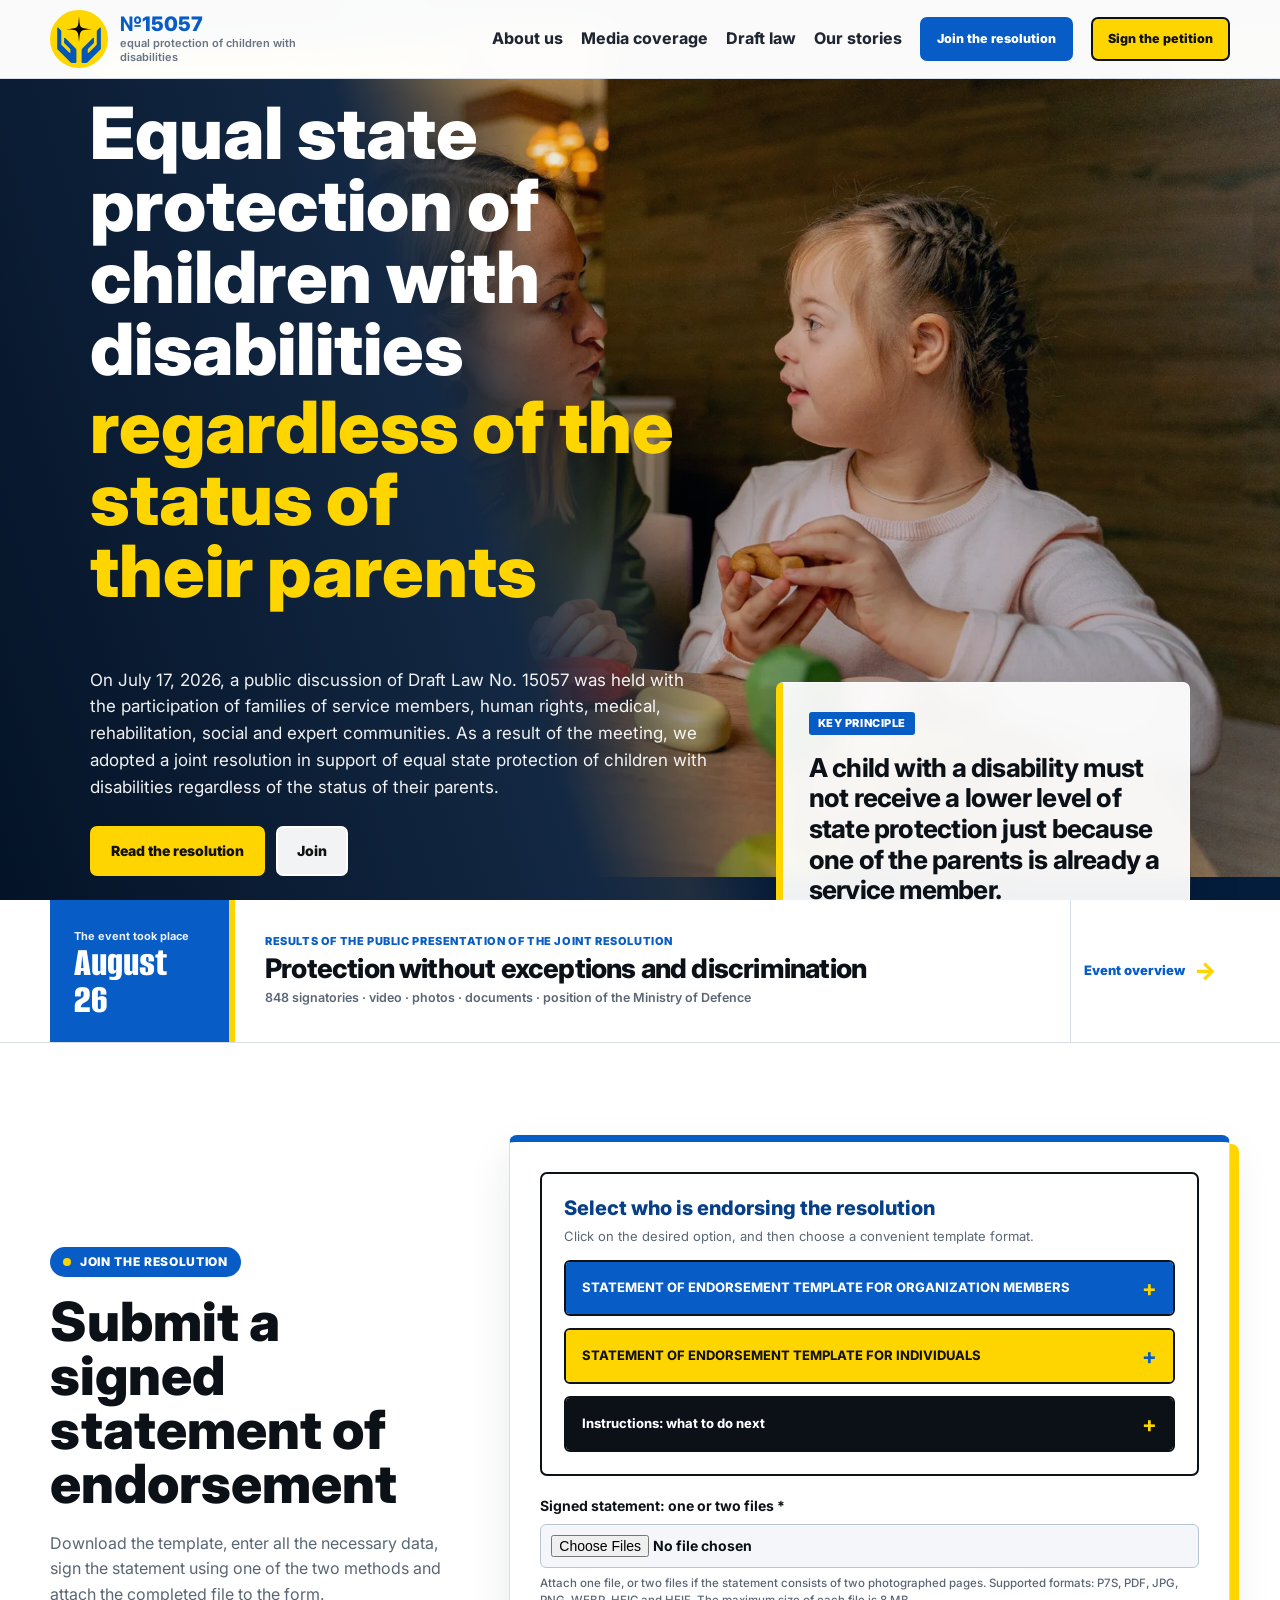
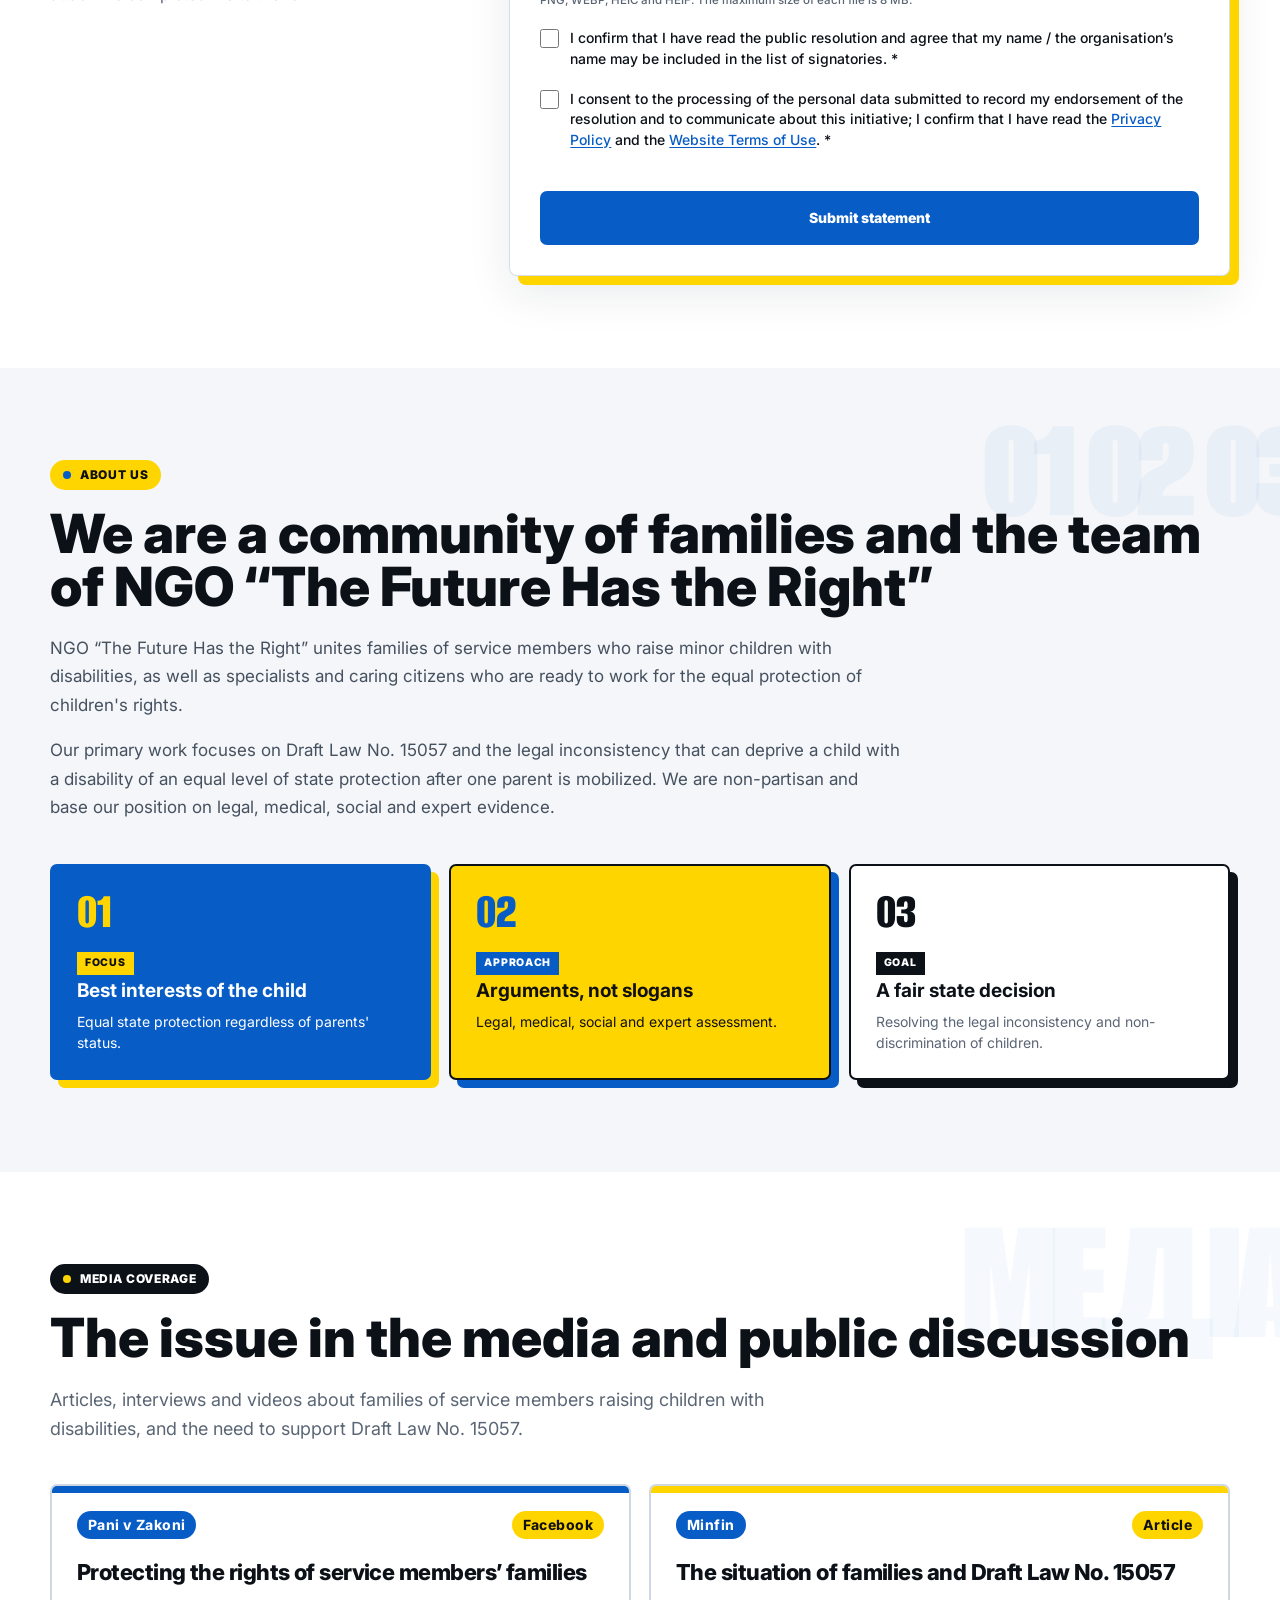
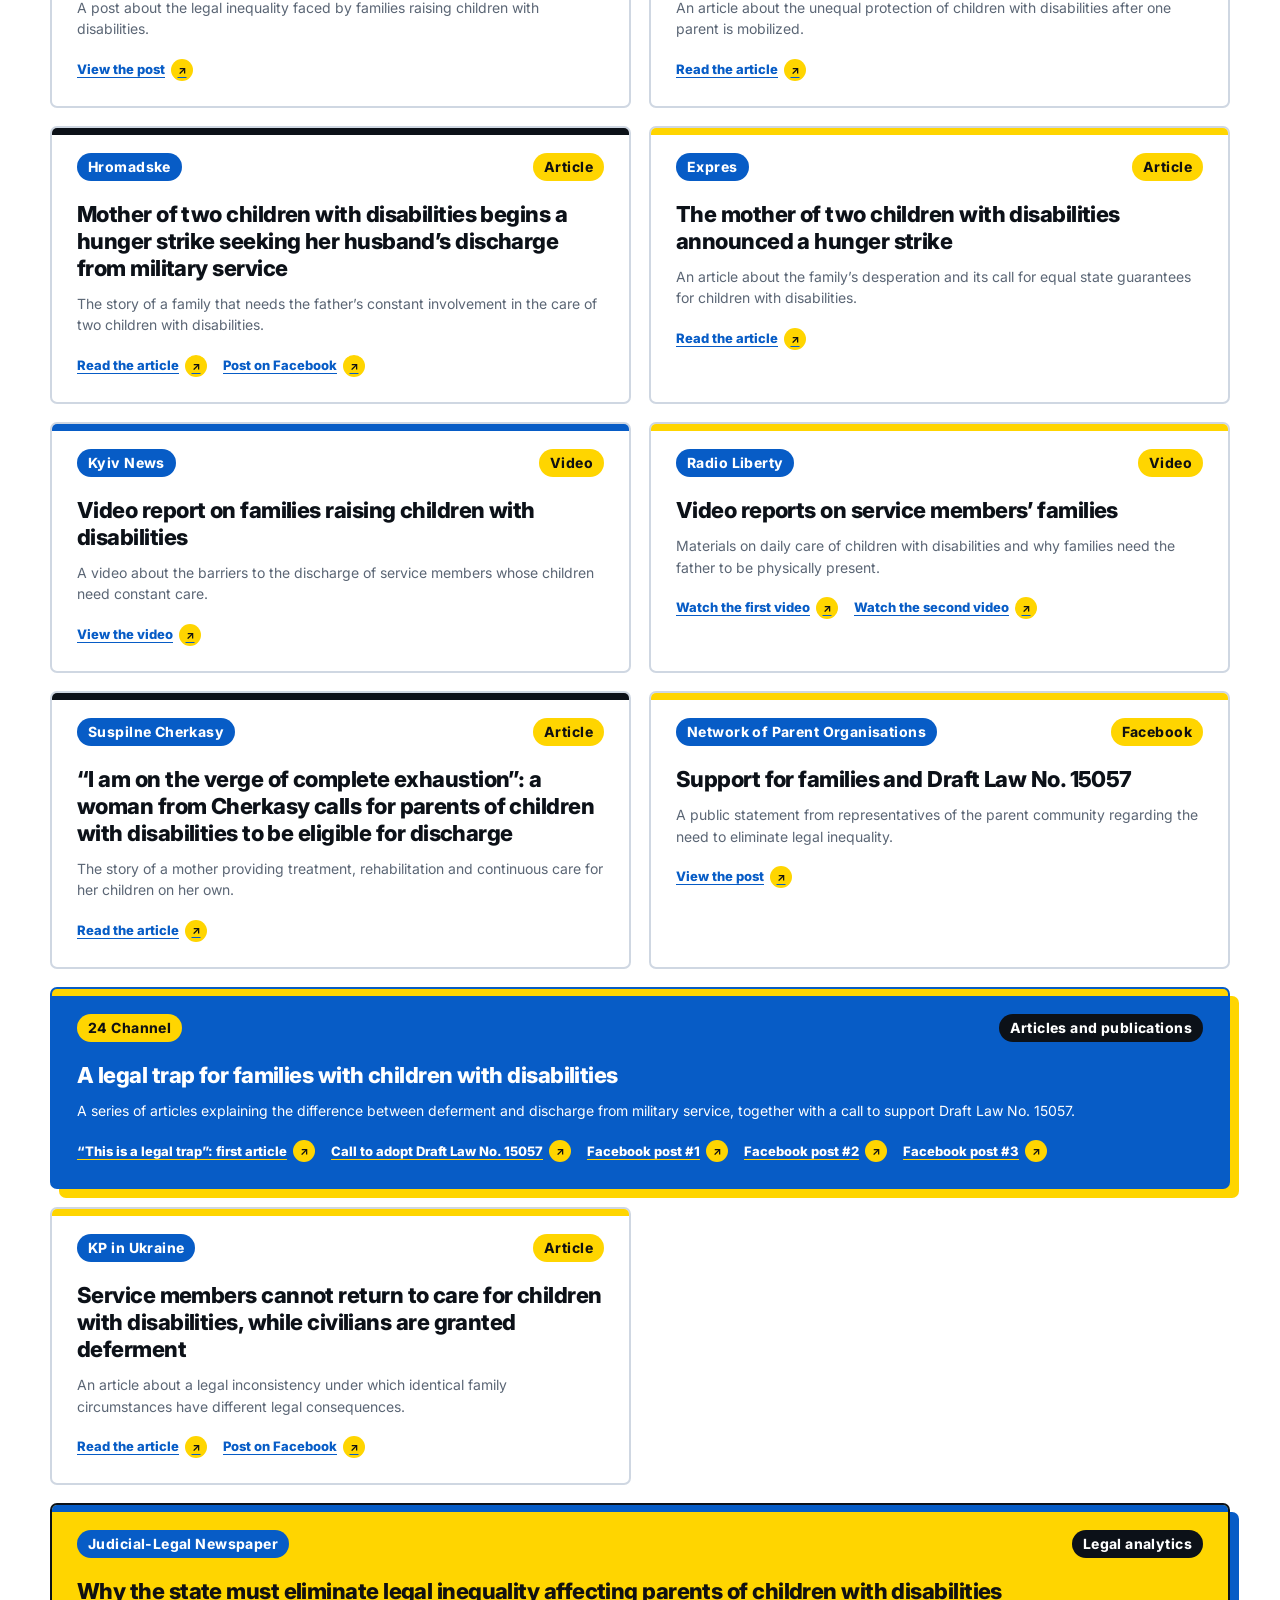
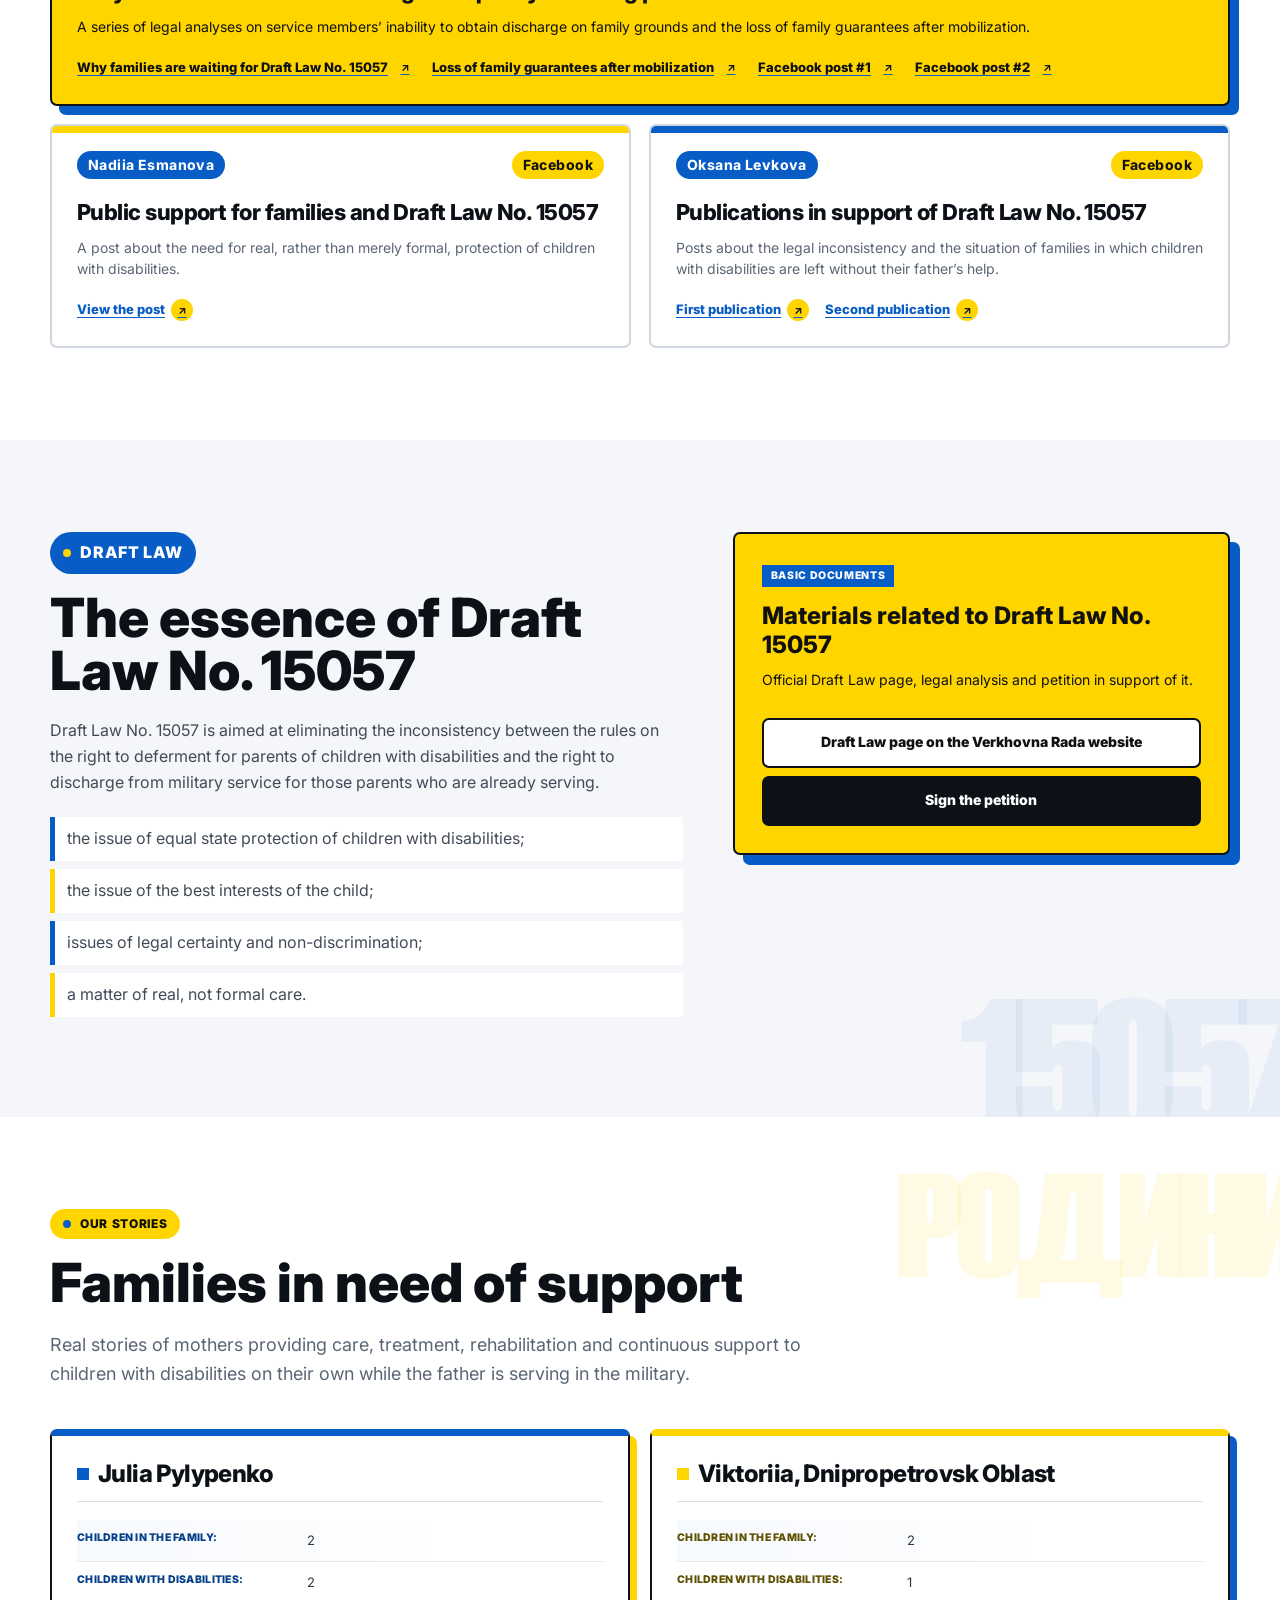
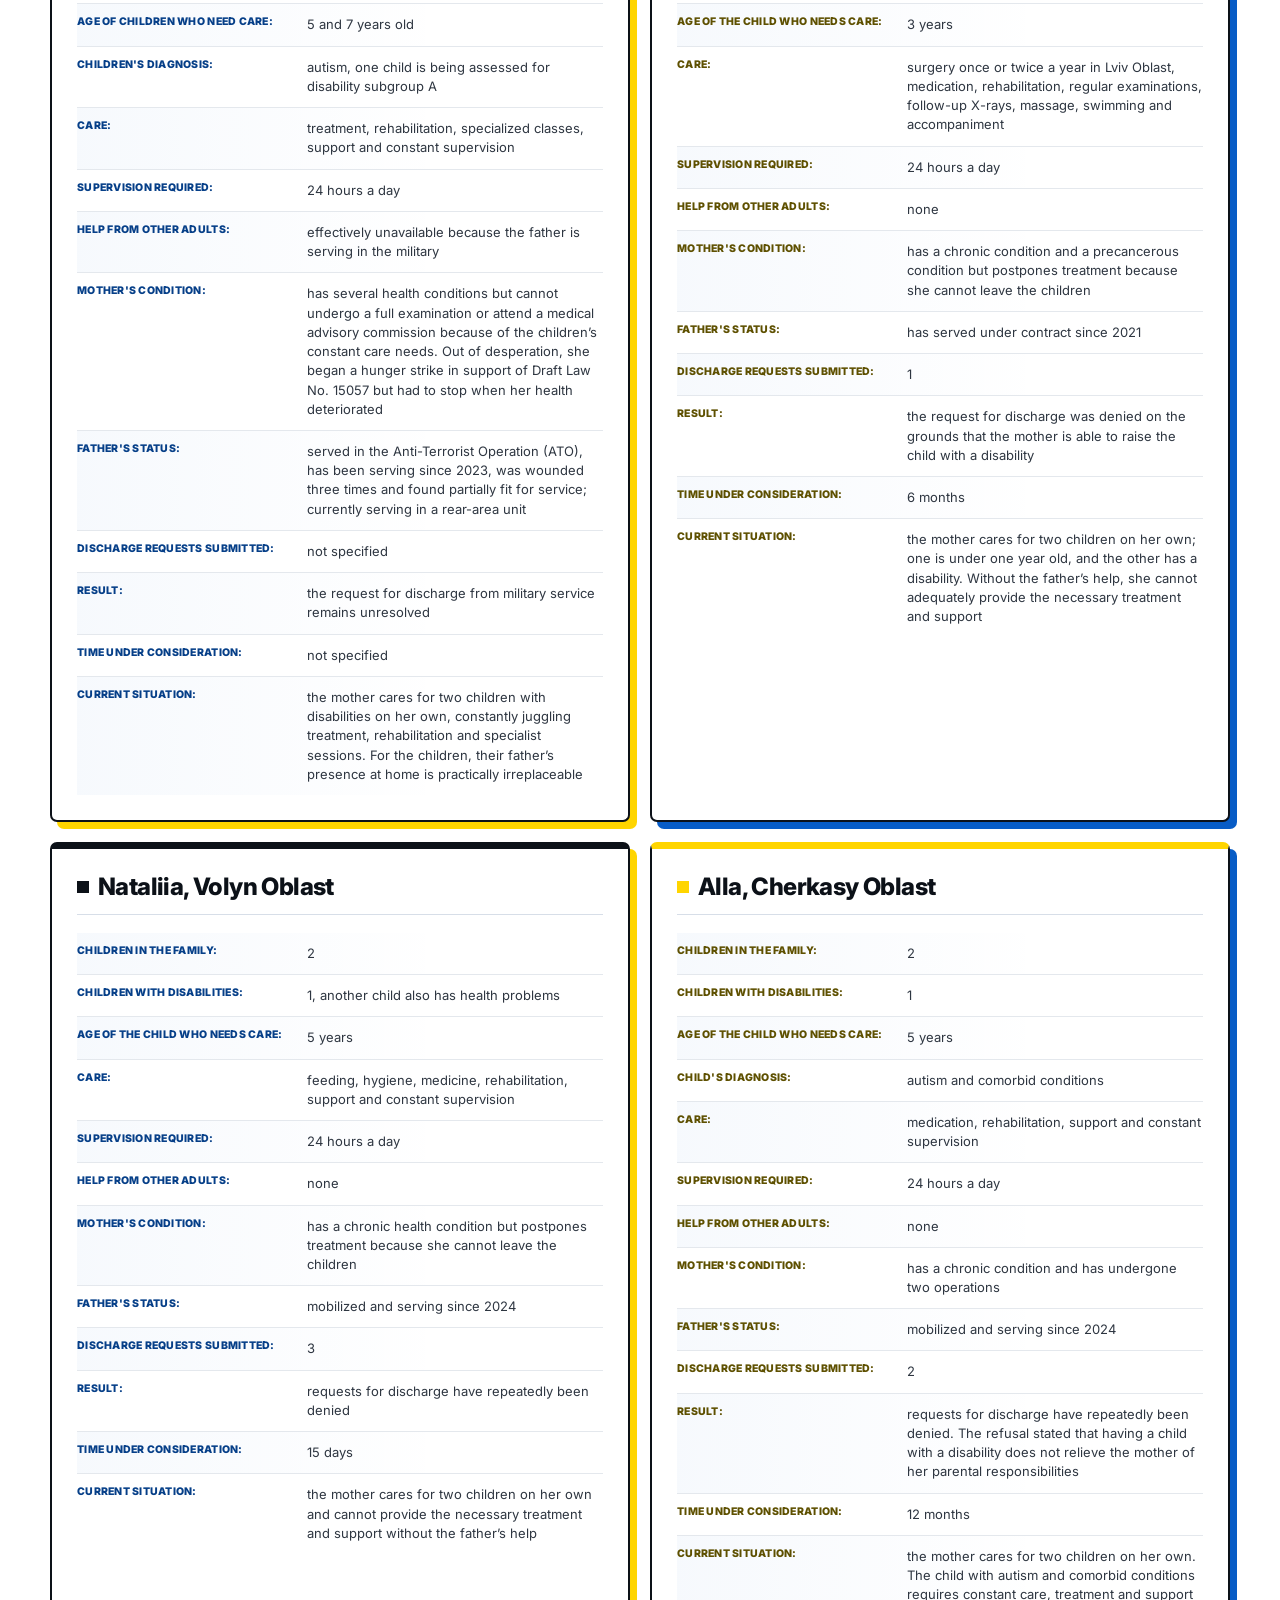
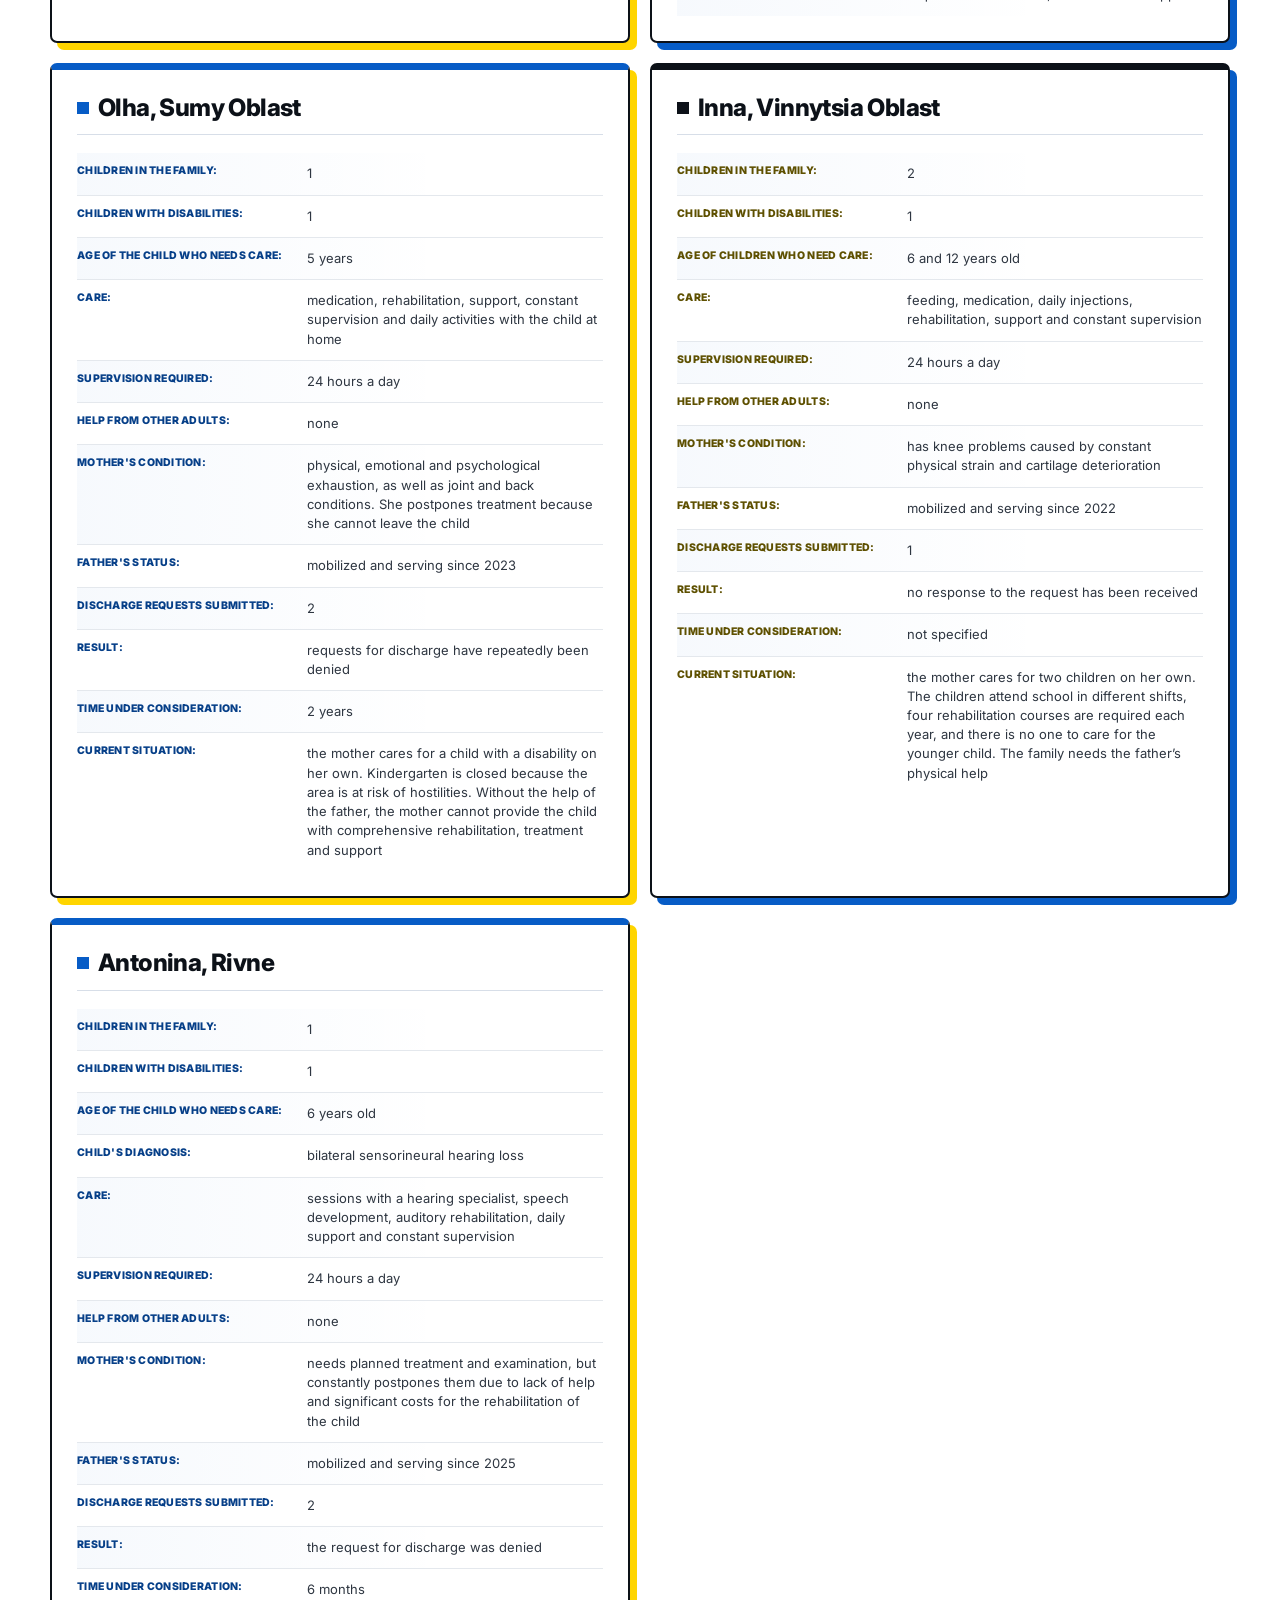
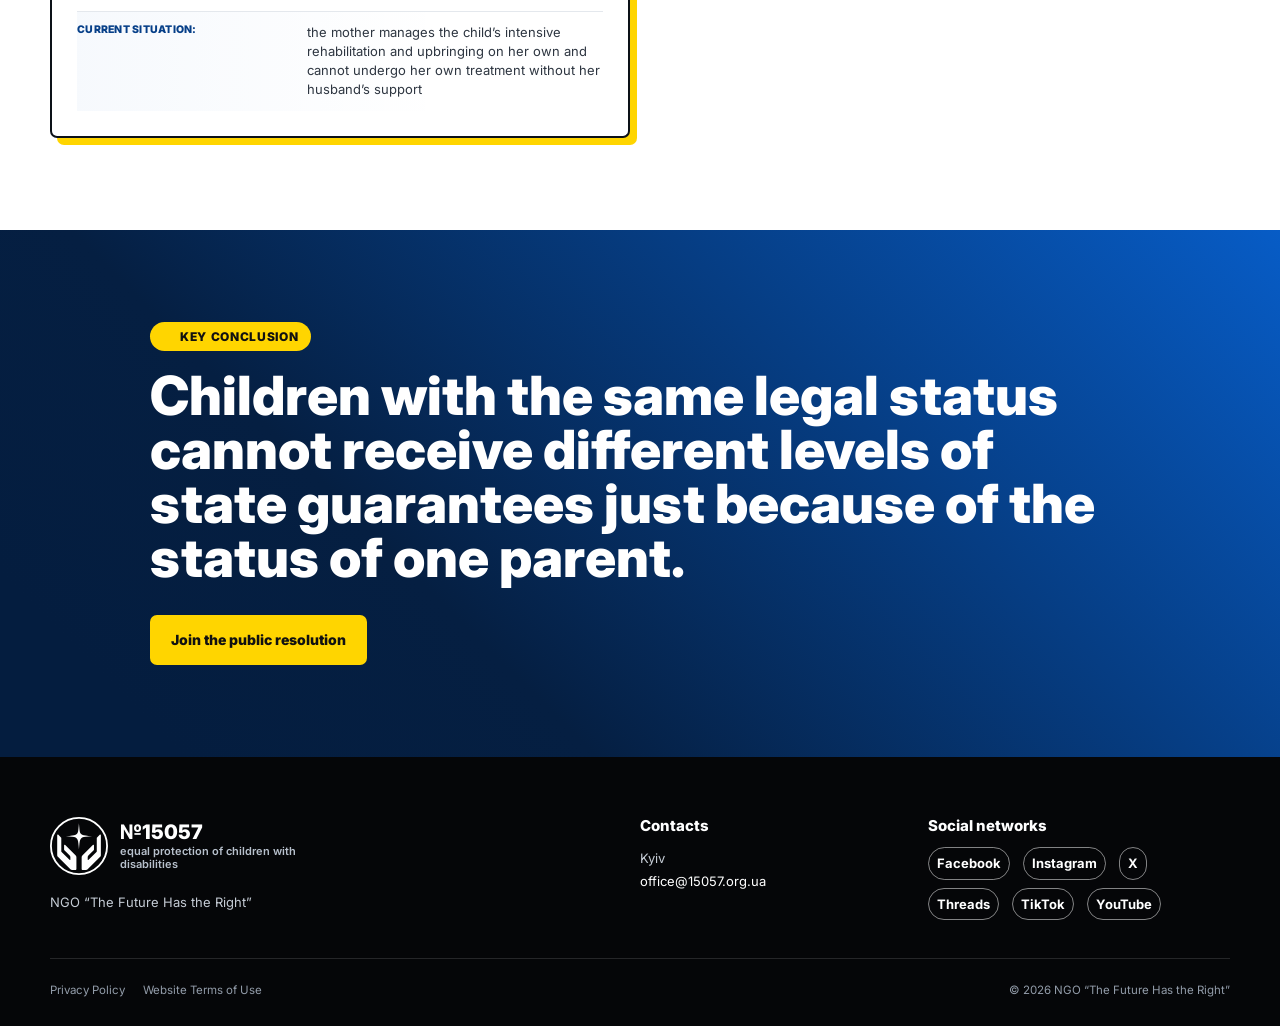
==== en/index.html @ d6f04a7d "Add files via upload" ====
<!DOCTYPE html>

<html lang="en">
<head>
<meta charset="utf-8"/>
<meta content="width=device-width, initial-scale=1" name="viewport"/>
<title>Equal Protection of Children with Disabilities | Draft Law No. 15057</title>
<meta content="Initiative for equal state protection of children with disabilities regardless of the status of their parents. Resolution, legal brief and accession form regarding Draft Law No. 15057." name="description"/>
<meta content="index, follow, max-image-preview:large" name="robots"/>
<meta content="#0e2038" name="theme-color"/>
<link href="https://15057.org.ua/en/" rel="canonical"/>
<meta content="en_US" property="og:locale"/>
<meta content="website" property="og:type"/>
<meta content="NGO “The Future Has the Right” · No. 15057" property="og:site_name"/>
<meta content="Equal state protection of children with disabilities" property="og:title"/>
<meta content="Public resolution and initiative in support of equal state protection of children with disabilities regardless of the status of their parents." property="og:description"/>
<meta content="https://15057.org.ua/en/" property="og:url"/>
<meta content="https://15057.org.ua/assets/hero-family.webp" property="og:image"/>
<meta content="Equal state protection of children with disabilities" property="og:image:alt"/>
<meta content="summary_large_image" name="twitter:card"/>
<meta content="Equal state protection of children with disabilities" name="twitter:title"/>
<meta content="Resolution and endorsement form concerning Draft Law No. 15057." name="twitter:description"/>
<meta content="https://15057.org.ua/assets/hero-family.webp" name="twitter:image"/>
  <meta name="facebook-domain-verification" content="3u1ors238sh7xvao89wrvj93m7zm26" />
<link href="/assets/logo-gold.png" rel="icon" type="image/png"/>
 <style>
    html {
      background: #ffffff;
    }

    body {
      opacity: 0;
      background: #ffffff;
    }

    body.page-ready {
      opacity: 1;
    }
  </style>

  <link rel="stylesheet" href="styles.css">

  <noscript>
    <style>
      body {
        opacity: 1 !important;
      }
    </style>
  </noscript>

  <script>
    window.addEventListener('load', function () {
      document.body.classList.add('page-ready');
    });
  </script>
<script defer="" src="script.js"></script>
</head>
<body>
<header class="site-header" id="top">
<div class="container nav-wrap">
<a aria-label="To the top of the page" class="brand" href="#top">
<img alt="" src="/assets/logo.svg"/>
<span><b>№15057</b><small>equal protection of children with disabilities</small></span>
</a>
<button aria-expanded="false" aria-label="Open the menu" class="nav-toggle" type="button">
<span></span><span></span><span></span>
</button>
<nav aria-label="Main navigation" class="site-nav">
<a href="#about">About us</a>
<a href="#media">Media coverage</a>
<a href="#bill">Draft law</a>
<a href="#stories">Our stories</a>
<a class="nav-cta nav-cta-primary" href="https://15057.org.ua/en/#join">Join the resolution</a>
        <a class="nav-cta" href="https://petition.kmu.gov.ua/petitions/10608" target="_blank" rel="noopener">Sign the petition</a>  
</nav>
</div>
</header>
<main>
<section class="hero section">
<div class="container hero-grid">
<div class="hero-copy">
<p class="eyebrow">Public expert meeting · Draft Law No. 15057</p>
<h1 class="hero-title">
<span class="hero-title-main">Equal state protection of children with disabilities</span>
<span class="hero-title-accent">regardless of the status of their parents</span>
</h1><figure class="hero-mobile-photo"><img alt="An adult woman communicates with a child during a developmental lesson" decoding="async" loading="eager" src="/assets/hero-mobile-square.webp"/></figure>
<p class="lead">On July 17, 2026, a public discussion of Draft Law No. 15057 was held with the participation of families of service members, human rights, medical, rehabilitation, social and expert communities. As a result of the meeting, we adopted a joint resolution in support of equal state protection of children with disabilities regardless of the status of their parents.</p>
<div class="hero-actions">
<button class="button primary" data-open-modal="resolution-modal" type="button">Read the resolution</button>
<a class="button secondary" href="#join">Join</a>
</div>
<div aria-label="Key principles" class="hero-principles">
<span><i>01</i> Best interests of the child</span>
<span><i>02</i> Legal certainty</span>
<span><i>03</i> Non-discrimination</span>
</div>
</div>
<aside aria-label="The key principle of the resolution" class="hero-visual">
<div class="hero-card">
<div class="hero-card-head">
<b>Key principle</b>
</div>
<blockquote>A child with a disability must not receive a lower level of state protection just because one of the parents is already a service member.</blockquote>
</div>
</aside>
</div>
</section>
 <a
  class="event-banner event-banner-review"
  href="event/"
  aria-label="View the results of the public presentation of the Joint Resolution"
>
  <div class="container event-banner-inner">

    <div class="event-banner-date">
      <span>The event took place</span>
      <strong>August 26</strong>
    </div>

    <div class="event-banner-text">
      <span>Results of the public presentation of the Joint Resolution</span>

      <strong>
        Protection without exceptions and discrimination
      </strong>

      <small>
  848 signatories · video · photos · documents · position of the Ministry of Defence
</small>
    </div>

    <div class="event-banner-link">
      Event overview
      <span aria-hidden="true">→</span>
    </div>

  </div>
</a>
<section class="section join-section" id="join">
<div class="container form-only-layout">
<div class="form-section-intro">
<p class="eyebrow">Join the resolution</p>
<h2>Submit a signed statement of endorsement</h2>
<p>Download the template, enter all the necessary data, sign the statement using one of the two methods and attach the completed file to the form.</p>
</div>
<div class="form-panel">
<form id="join-form" novalidate="">
<p aria-hidden="true" class="hidden">
<label>Do not fill <input autocomplete="off" name="website" tabindex="-1"/></label>
</p>
<div class="statement-preparation field-full">
<h3>Select who is endorsing the resolution</h3>
<p class="template-choice-intro">Click on the desired option, and then choose a convenient template format.</p>

<details class="template-choice">
<summary>
<span class="template-choice-title">STATEMENT OF ENDORSEMENT TEMPLATE FOR ORGANIZATION MEMBERS</span>
<span class="template-choice-hint">Click to select a format</span>
</summary>
<div class="template-format-options">
<a class="button secondary template-format-link" download="" href="/assets/join_template_org.jpg">
<span>Download the image template</span>
<small>For printing and filling in by hand</small>
</a>
<a class="button ghost template-format-link" download="" href="/assets/join_template_org.docx">
<span>Download the template in .docx format</span>
<small>To fill out on your phone or computer</small>
</a>
</div>
</details>

<details class="template-choice">
<summary>
<span class="template-choice-title">STATEMENT OF ENDORSEMENT TEMPLATE FOR INDIVIDUALS</span>
<span class="template-choice-hint">Click to select a format</span>
</summary>
<div class="template-format-options">
<a class="button secondary template-format-link" download="" href="/assets/join_template_personal.jpg">
<span>Download the image template</span>
<small>For printing and filling in by hand</small>
</a>
<a class="button ghost template-format-link" download="" href="/assets/join_template_personal.docx">
<span>Download the template in .docx format</span>
<small>To fill out on your phone or computer</small>
</a>
</div>
</details>

<details class="signing-guide">
<summary>
<span class="signing-guide-summary-title">Instructions: what to do next</span>
<span class="signing-guide-summary-hint">Click to reveal 4 easy steps</span>
</summary>
<div class="signing-guide-content">
<ol>
<li><b>Choose your template:</b> for an organization member or an individual.</li>
<li><b>Choose a format:</b> image template – if you print and fill in by hand; file <code>.docx</code> - if you enter data on a phone or computer. <b>You can also write a statement by hand and take a photo.</b></li>
<li><b>Sign the statement in one way:</b> either add your handwritten signature and photograph all pages, or sign the completed file with an electronic signature via <a href="https://diia.gov.ua/services/pidpisannya-dokumentiv" rel="noopener" target="_blank">service on the Diya portal</a>.</li>
<li><b>Upload the completed statement using the form below:</b> one file or two files if you photographed two pages. For an electronic signature, attach the received file <code>.p7s</code>.</li>
</ol>
<p class="signing-note"><span aria-hidden="true" class="notice-icon">!</span><span>It is not necessary to sign the statement in two ways at the same time. Before sending, check that all information is complete and that the text and signature are legible.</span></p>
<p class="signing-note signing-note-private"><span aria-hidden="true" class="notice-icon">i</span><span>Contact details, address, statement file and signature are not published. They are used only to verify the endorsement and communicate about the resolution.</span></p>
</div>
</details>
</div>
<label class="field-full">
              Signed statement: one or two files *
              <input accept=".p7s,.asice,.pdf,.jpg,.jpeg,.png,.webp,.heic,.heif" id="signed-file" name="signed_file" multiple required="" type="file"/>
<small class="field-help">Attach one file, or two files if the statement consists of two photographed pages. Supported formats: P7S, PDF, JPG, PNG, WEBP, HEIC and HEIF. The maximum size of each file is 8 MB.</small>
</label>
<label class="checkbox field-full">
<input name="consent_publication" required="" type="checkbox"/>
<span>I confirm that I have read the public resolution and agree that my name / the organisation’s name may be included in the list of signatories. *</span>
</label>
<label class="checkbox field-full">
<input name="consent_data" required="" type="checkbox"/>
<span>I consent to the processing of the personal data submitted to record my endorsement of the resolution and to communicate about this initiative; I confirm that I have read the <a href="privacy-policy.html" target="_blank">Privacy Policy</a> and the <a href="terms.html" target="_blank">Website Terms of Use</a>. *</span>
</label>
<div aria-live="polite" class="form-status field-full" id="form-status" role="status"></div>
<button class="button primary full field-full" id="submit-button" type="submit">Submit statement</button>
</form>
</div>
</div>
</section>
<section class="section" id="about">
<div class="container narrow">
<p class="eyebrow">About us</p>
<h2>We are a community of families and the team of NGO “The Future Has the Right”</h2>
<p>NGO “The Future Has the Right” unites families of service members who raise minor children with disabilities, as well as specialists and caring citizens who are ready to work for the equal protection of children's rights.</p>
<p>Our primary work focuses on Draft Law No. 15057 and the legal inconsistency that can deprive a child with a disability of an equal level of state protection after one parent is mobilized. We are non-partisan and base our position on legal, medical, social and expert evidence.</p>
<div class="values">
<article>
<span class="value-number">01</span>
<div><b>Focus</b><strong>Best interests of the child</strong><p>Equal state protection regardless of parents' status.</p></div>
</article>
<article>
<span class="value-number">02</span>
<div><b>Approach</b><strong>Arguments, not slogans</strong><p>Legal, medical, social and expert assessment.</p></div>
</article>
<article>
<span class="value-number">03</span>
<div><b>Goal</b><strong>A fair state decision</strong><p>Resolving the legal inconsistency and non-discrimination of children.</p></div>
</article>
</div>
</div>
</section>
<section class="section section-soft media-section" id="media">
  <div class="container">
    <p class="eyebrow">Media coverage</p>
    <h2>The issue in the media and public discussion</h2>

    <p class="section-intro">
      Articles, interviews and videos about families of service members
      raising children with disabilities,
      and the need to support Draft Law No. 15057.
    </p>

    <div class="media-grid">

      <article class="media-card">
        <div class="media-card-top">
          <span class="media-outlet">Pani v Zakoni</span>
          <span class="media-kind">Facebook</span>
        </div>

        <h3>Protecting the rights of service members’ families</h3>

        <p>
          A post about the legal inequality faced by families
          raising children with disabilities.
        </p>

        <div class="media-links">
          <a
            href="https://www.facebook.com/share/p/1962HYJ2F5/"
            rel="noopener noreferrer"
            target="_blank"
          >
            <span>View the post</span>
            <b aria-hidden="true">↗</b>
          </a>
        </div>
      </article>

      <article class="media-card">
        <div class="media-card-top">
          <span class="media-outlet">Minfin</span>
          <span class="media-kind">Article</span>
        </div>

        <h3>The situation of families and Draft Law No. 15057</h3>

        <p>
          An article about the unequal protection of children with disabilities
          after one parent is mobilized.
        </p>

        <div class="media-links">
          <a
            href="https://minfin.com.ua/ua/2026/05/14/173827290/"
            rel="noopener noreferrer"
            target="_blank"
          >
            <span>Read the article</span>
            <b aria-hidden="true">↗</b>
          </a>
        </div>
      </article>

      <article class="media-card">
        <div class="media-card-top">
          <span class="media-outlet">Hromadske</span>
          <span class="media-kind">Article</span>
        </div>

        <h3>
          Mother of two children with disabilities begins a hunger strike
          seeking her husband’s discharge from military service
        </h3>

        <p>
          The story of a family that needs the father’s constant involvement
          in the care of two children with disabilities.
        </p>

        <div class="media-links">
          <a
            href="https://hromadske.ua/suspilstvo/264101-mama-dvokh-ditey-z-invalidnistiu-oholosyla-holoduvannia-shchob-yiyi-cholovika-zvilnyly-zi-sluzby-iaki-perspektyvy"
            rel="noopener noreferrer"
            target="_blank"
          >
            <span>Read the article</span>
            <b aria-hidden="true">↗</b>
          </a>

          <a
            href="https://www.facebook.com/share/p/194J1foiYF/"
            rel="noopener noreferrer"
            target="_blank"
          >
            <span>Post on Facebook</span>
            <b aria-hidden="true">↗</b>
          </a>
        </div>
      </article>

      <article class="media-card">
        <div class="media-card-top">
          <span class="media-outlet">Expres</span>
          <span class="media-kind">Article</span>
        </div>

        <h3>The mother of two children with disabilities announced a hunger strike</h3>

        <p>
          An article about the family’s desperation and its call for equal
          state guarantees for children with disabilities.
        </p>

        <div class="media-links">
          <a
            href="https://expres.online/lyudi-i-problemi/mati-dvokh-ditey-z-invalidnistyu-ogolosila-goloduvannya"
            rel="noopener noreferrer"
            target="_blank"
          >
            <span>Read the article</span>
            <b aria-hidden="true">↗</b>
          </a>
        </div>
      </article>

      <article class="media-card">
        <div class="media-card-top">
          <span class="media-outlet">Kyiv News</span>
          <span class="media-kind">Video</span>
        </div>

        <h3>Video report on families raising children with disabilities</h3>

        <p>
          A video about the barriers to the discharge of service members
          whose children need constant care.
        </p>

        <div class="media-links">
          <a
            href="https://www.facebook.com/reel/1339299157566988"
            rel="noopener noreferrer"
            target="_blank"
          >
            <span>View the video</span>
            <b aria-hidden="true">↗</b>
          </a>
        </div>
      </article>

      <article class="media-card">
        <div class="media-card-top">
          <span class="media-outlet">Radio Liberty</span>
          <span class="media-kind">Video</span>
        </div>

        <h3>Video reports on service members’ families</h3>

        <p>
          Materials on daily care of children with disabilities
          and why families need the father to be physically present.
        </p>

        <div class="media-links">
          <a
            href="https://www.facebook.com/reel/977636208365276"
            rel="noopener noreferrer"
            target="_blank"
          >
            <span>Watch the first video</span>
            <b aria-hidden="true">↗</b>
          </a>

          <a
            href="https://www.facebook.com/share/r/1LBZR3vjsb/"
            rel="noopener noreferrer"
            target="_blank"
          >
            <span>Watch the second video</span>
            <b aria-hidden="true">↗</b>
          </a>
        </div>
      </article>

      <article class="media-card">
        <div class="media-card-top">
          <span class="media-outlet">Suspilne Cherkasy</span>
          <span class="media-kind">Article</span>
        </div>

        <h3>
          “I am on the verge of complete exhaustion”: a woman from Cherkasy calls
          for parents of children with disabilities to be eligible for discharge
        </h3>

        <p>
          The story of a mother providing treatment, rehabilitation
          and continuous care for her children on her own.
        </p>

        <div class="media-links">
          <a
            href="https://suspilne.media/cherkasy/1320993-a-na-mezi-povnogo-visnazenna-cerkasanka-prosit-dozvoliti-zvilnati-vid-sluzbi-batkiv-ditej-z-invalidnistu/"
            rel="noopener noreferrer"
            target="_blank"
          >
            <span>Read the article</span>
            <b aria-hidden="true">↗</b>
          </a>
        </div>
      </article>

      <article class="media-card">
        <div class="media-card-top">
          <span class="media-outlet">Network of Parent Organisations</span>
          <span class="media-kind">Facebook</span>
        </div>

        <h3>Support for families and Draft Law No. 15057</h3>

        <p>
          A public statement from representatives of the parent community
          regarding the need to eliminate legal inequality.
        </p>

        <div class="media-links">
          <a
            href="https://www.facebook.com/share/p/1LuEo5CGzQ/"
            rel="noopener noreferrer"
            target="_blank"
          >
            <span>View the post</span>
            <b aria-hidden="true">↗</b>
          </a>
        </div>
      </article>

      <article class="media-card media-card-wide">
        <div class="media-card-top">
          <span class="media-outlet">24 Channel</span>
          <span class="media-kind">Articles and publications</span>
        </div>

        <h3>A legal trap for families with children with disabilities</h3>

        <p>
          A series of articles explaining the difference between deferment
          and discharge from military service, together with a call to support
          Draft Law No. 15057.
        </p>

        <div class="media-links">
          <a
            href="https://24tv.ua/law/tse-pravova-pastka-chomu-rodini-osoblivimi-ditmi-ne-mozhut-povernuti_n3095006"
            rel="noopener noreferrer"
            target="_blank"
          >
            <span>“This is a legal trap”: first article</span>
            <b aria-hidden="true">↗</b>
          </a>

          <a
            href="https://24tv.ua/law/verhovnu-radu-zaklikayut-uhvaliti-zakonoproyekt-15057-shho-kazhut_n3109324"
            rel="noopener noreferrer"
            target="_blank"
          >
            <span>Call to adopt Draft Law No. 15057</span>
            <b aria-hidden="true">↗</b>
          </a>

          <a
            href="https://www.facebook.com/share/p/1NMh7XBr1J/"
            rel="noopener noreferrer"
            target="_blank"
          >
            <span>Facebook post #1</span>
            <b aria-hidden="true">↗</b>
          </a>

          <a
            href="https://www.facebook.com/share/p/1EkaJLdx1A/"
            rel="noopener noreferrer"
            target="_blank"
          >
            <span>Facebook post #2</span>
            <b aria-hidden="true">↗</b>
          </a>

          <a
            href="https://www.facebook.com/share/p/1H12AnJFvg/"
            rel="noopener noreferrer"
            target="_blank"
          >
            <span>Facebook post #3</span>
            <b aria-hidden="true">↗</b>
          </a>
        </div>
      </article>

      <article class="media-card">
        <div class="media-card-top">
          <span class="media-outlet">KP in Ukraine</span>
          <span class="media-kind">Article</span>
        </div>

        <h3>
          Service members cannot return to care for children with disabilities,
          while civilians are granted deferment
        </h3>

        <p>
          An article about a legal inconsistency under which identical family
          circumstances have different legal consequences.
        </p>

        <div class="media-links">
          <a
            href="https://kp.ua/ua/politics/a732400-vijskovikh-ne-vidpuskajut-dohljadati-ditej-z-invalidnistju-a-tsivilnim-dajut-vidstrochku"
            rel="noopener noreferrer"
            target="_blank"
          >
            <span>Read the article</span>
            <b aria-hidden="true">↗</b>
          </a>

          <a
            href="https://www.facebook.com/share/p/1Tsv8dKiXf/"
            rel="noopener noreferrer"
            target="_blank"
          >
            <span>Post on Facebook</span>
            <b aria-hidden="true">↗</b>
          </a>
        </div>
      </article>

      <article class="media-card media-card-wide">
        <div class="media-card-top">
          <span class="media-outlet">Judicial-Legal Newspaper</span>
          <span class="media-kind">Legal analytics</span>
        </div>

        <h3>
          Why the state must eliminate legal inequality affecting parents
          of children with disabilities
        </h3>

        <p>
          A series of legal analyses on service members’ inability to obtain
          discharge on family grounds and the loss of family guarantees
          after mobilization.
        </p>

        <div class="media-links">
          <a
            href="https://sud.ua/uk/news/publication/366056-batky-tiazhkokhvorykh-ditei-ne-mozhut-zvilnytysia-z-armii-chomu-rodyny-chekaiut-na-zakonoproiekt-15057"
            rel="noopener noreferrer"
            target="_blank"
          >
            <span>Why families are waiting for Draft Law No. 15057</span>
            <b aria-hidden="true">↗</b>
          </a>

          <a
            href="https://sud.ua/uk/news/publication/366865-batky-ditei-z-invalidnistiu-pislia-mobilizatsii-vtrachaiut-pravo-na-simeini-harantii-chomu-derzhava-maie-usunuty-pravovu-nerivnist"
            rel="noopener noreferrer"
            target="_blank"
          >
          <span>Loss of family guarantees after mobilization</span>
            <b aria-hidden="true">↗</b>
          </a>

          <a
            href="https://www.facebook.com/share/p/1H5HfkbJh3/"
            rel="noopener noreferrer"
            target="_blank"
          >
            <span>Facebook post #1</span>
            <b aria-hidden="true">↗</b>
          </a>

          <a
            href="https://www.facebook.com/share/p/184mcPNgMf/"
            rel="noopener noreferrer"
            target="_blank"
          >
            <span>Facebook post #2</span>
            <b aria-hidden="true">↗</b>
          </a>
        </div>
      </article>

      <article class="media-card">
        <div class="media-card-top">
          <span class="media-outlet">Nadiia Esmanova</span>
          <span class="media-kind">Facebook</span>
        </div>

        <h3>Public support for families and Draft Law No. 15057</h3>

        <p>
          A post about the need for real, rather than merely formal,
          protection of children with disabilities.
        </p>

        <div class="media-links">
          <a
            href="https://www.facebook.com/share/p/1GQ8JEX1Bc/"
            rel="noopener noreferrer"
            target="_blank"
          >
            <span>View the post</span>
            <b aria-hidden="true">↗</b>
          </a>
        </div>
      </article>

      <article class="media-card">
        <div class="media-card-top">
          <span class="media-outlet">Oksana Levkova</span>
          <span class="media-kind">Facebook</span>
        </div>

        <h3>Publications in support of Draft Law No. 15057</h3>

        <p>
          Posts about the legal inconsistency and the situation of families
          in which children with disabilities are left without their father’s help.
        </p>

        <div class="media-links">
          <a
            href="https://www.facebook.com/share/p/1KU91Qg9CC/"
            rel="noopener noreferrer"
            target="_blank"
          >
            <span>First publication</span>
            <b aria-hidden="true">↗</b>
          </a>

          <a
            href="https://www.facebook.com/share/p/1Bb8YQneY5/"
            rel="noopener noreferrer"
            target="_blank"
          >
            <span>Second publication</span>
            <b aria-hidden="true">↗</b>
          </a>
        </div>
      </article>

    </div>
  </div>
</section>
<section class="section" id="bill">
<div class="container two-col align-start">
<div>
<p class="eyebrow">Draft law</p>
<h2>The essence of Draft Law No. 15057</h2>
<p>Draft Law No. 15057 is aimed at eliminating the inconsistency between the rules on the right to deferment for parents of children with disabilities and the right to discharge from military service for those parents who are already serving.</p>
<ul>
<li>the issue of equal state protection of children with disabilities;</li>
<li>the issue of the best interests of the child;</li>
<li>issues of legal certainty and non-discrimination;</li>
<li>a matter of real, not formal care.</li>
</ul>
</div>
<aside class="doc-card">
<span>basic documents</span>
<h3>Materials related to Draft Law No. 15057</h3>
<p>Official Draft Law page, legal analysis and petition in support of it.</p>
<a class="button ghost full" href="https://itd.rada.gov.ua/billinfo/Bills/Card/69674" rel="noopener" target="_blank">Draft Law page on the Verkhovna Rada website</a>
<a class="button secondary full" href="https://petition.kmu.gov.ua/petitions/10608" rel="noopener" target="_blank">Sign the petition</a>
</aside>
</div>
</section>
<section class="section section-soft" id="stories">
  <div class="container">
    <p class="eyebrow">Our stories</p>
    <h2>Families in need of support</h2>

    <p class="section-intro">
      Real stories of mothers providing care, treatment, rehabilitation and continuous
      support to children with disabilities on their own while the father is serving
      in the military.
    </p>

    <div class="stories stories-questionnaires">

      <article class="story-questionnaire">
        <h3>Julia Pylypenko</h3>

        <dl>
          <div>
            <dt>Children in the family:</dt>
            <dd>2</dd>
          </div>

          <div>
            <dt>Children with disabilities:</dt>
            <dd>2</dd>
          </div>

          <div>
            <dt>Age of children who need care:</dt>
            <dd>5 and 7 years old</dd>
          </div>

          <div>
            <dt>Children's diagnosis:</dt>
            <dd>autism, one child is being assessed for disability subgroup A</dd>
          </div>

          <div>
            <dt>Care:</dt>
            <dd>
              treatment, rehabilitation, specialized classes, support
              and constant supervision
            </dd>
          </div>

          <div>
            <dt>Supervision required:</dt>
            <dd>24 hours a day</dd>
          </div>

          <div>
            <dt>Help from other adults:</dt>
            <dd>effectively unavailable because the father is serving in the military</dd>
          </div>

          <div>
            <dt>Mother's condition:</dt>
            <dd>
              has several health conditions but cannot undergo a full examination
              or attend a medical advisory commission because of the children’s
              constant care needs. Out of desperation, she began a hunger strike
              in support of Draft Law No. 15057 but had to stop when her health deteriorated
            </dd>
          </div>

          <div>
            <dt>Father's status:</dt>
            <dd>
              served in the Anti-Terrorist Operation (ATO), has been serving since 2023,
              was wounded three times and found partially fit for service;
              currently serving in a rear-area unit
            </dd>
          </div>

          <div>
            <dt>Discharge requests submitted:</dt>
            <dd>not specified</dd>
          </div>

          <div>
            <dt>Result:</dt>
            <dd>the request for discharge from military service remains unresolved</dd>
          </div>

          <div>
            <dt>Time under consideration:</dt>
            <dd>not specified</dd>
          </div>

          <div>
            <dt>Current situation:</dt>
            <dd>
              the mother cares for two children with disabilities on her own, constantly juggling
              treatment, rehabilitation and specialist sessions. For the children,
              their father’s presence at home is practically irreplaceable
            </dd>
          </div>
        </dl>
      </article>

      <article class="story-questionnaire">
        <h3>Viktoriia, Dnipropetrovsk Oblast</h3>

        <dl>
          <div>
            <dt>Children in the family:</dt>
            <dd>2</dd>
          </div>

          <div>
            <dt>Children with disabilities:</dt>
            <dd>1</dd>
          </div>

          <div>
            <dt>Age of the child who needs care:</dt>
            <dd>3 years</dd>
          </div>

          <div>
            <dt>Care:</dt>
            <dd>
              surgery once or twice a year in Lviv Oblast, medication, rehabilitation,
              regular examinations, follow-up X-rays, massage, swimming and accompaniment
            </dd>
          </div>

          <div>
            <dt>Supervision required:</dt>
            <dd>24 hours a day</dd>
          </div>

          <div>
            <dt>Help from other adults:</dt>
            <dd>none</dd>
          </div>

          <div>
            <dt>Mother's condition:</dt>
            <dd>
              has a chronic condition and a precancerous condition but postpones
              treatment because she cannot leave the children
            </dd>
          </div>

          <div>
            <dt>Father's status:</dt>
            <dd>has served under contract since 2021</dd>
          </div>

          <div>
            <dt>Discharge requests submitted:</dt>
            <dd>1</dd>
          </div>

          <div>
            <dt>Result:</dt>
            <dd>
              the request for discharge was denied on the grounds that the mother
              is able to raise the child with a disability
            </dd>
          </div>

          <div>
            <dt>Time under consideration:</dt>
            <dd>6 months</dd>
          </div>

          <div>
            <dt>Current situation:</dt>
            <dd>
              the mother cares for two children on her own; one is under one year old,
              and the other has a disability. Without the father’s help, she cannot
              adequately provide the necessary treatment and support
            </dd>
          </div>
        </dl>
      </article>

      <article class="story-questionnaire">
        <h3>Nataliia, Volyn Oblast</h3>

        <dl>
          <div>
            <dt>Children in the family:</dt>
            <dd>2</dd>
          </div>

          <div>
            <dt>Children with disabilities:</dt>
            <dd>1, another child also has health problems</dd>
          </div>

          <div>
            <dt>Age of the child who needs care:</dt>
            <dd>5 years</dd>
          </div>

          <div>
            <dt>Care:</dt>
            <dd>
              feeding, hygiene, medicine, rehabilitation, support
              and constant supervision
            </dd>
          </div>

          <div>
            <dt>Supervision required:</dt>
            <dd>24 hours a day</dd>
          </div>

          <div>
            <dt>Help from other adults:</dt>
            <dd>none</dd>
          </div>

          <div>
            <dt>Mother's condition:</dt>
            <dd>
              has a chronic health condition but postpones treatment
              because she cannot leave the children
            </dd>
          </div>

          <div>
            <dt>Father's status:</dt>
            <dd>mobilized and serving since 2024</dd>
          </div>

          <div>
            <dt>Discharge requests submitted:</dt>
            <dd>3</dd>
          </div>

          <div>
            <dt>Result:</dt>
            <dd>requests for discharge have repeatedly been denied</dd>
          </div>

          <div>
            <dt>Time under consideration:</dt>
            <dd>15 days</dd>
          </div>

          <div>
            <dt>Current situation:</dt>
            <dd>
              the mother cares for two children on her own and cannot provide the
              necessary treatment and support without the father’s help
            </dd>
          </div>
        </dl>
      </article>

      <article class="story-questionnaire">
        <h3>Alla, Cherkasy Oblast</h3>

        <dl>
          <div>
            <dt>Children in the family:</dt>
            <dd>2</dd>
          </div>

          <div>
            <dt>Children with disabilities:</dt>
            <dd>1</dd>
          </div>

          <div>
            <dt>Age of the child who needs care:</dt>
            <dd>5 years</dd>
          </div>

          <div>
            <dt>Child's diagnosis:</dt>
            <dd>autism and comorbid conditions</dd>
          </div>

          <div>
            <dt>Care:</dt>
            <dd>medication, rehabilitation, support and constant supervision</dd>
          </div>

          <div>
            <dt>Supervision required:</dt>
            <dd>24 hours a day</dd>
          </div>

          <div>
            <dt>Help from other adults:</dt>
            <dd>none</dd>
          </div>

          <div>
            <dt>Mother's condition:</dt>
            <dd>has a chronic condition and has undergone two operations</dd>
          </div>

          <div>
            <dt>Father's status:</dt>
            <dd>mobilized and serving since 2024</dd>
          </div>

          <div>
            <dt>Discharge requests submitted:</dt>
            <dd>2</dd>
          </div>

          <div>
            <dt>Result:</dt>
            <dd>
              requests for discharge have repeatedly been denied. The refusal stated
              that having a child with a disability does not relieve the mother of
              her parental responsibilities
            </dd>
          </div>

          <div>
            <dt>Time under consideration:</dt>
            <dd>12 months</dd>
          </div>

          <div>
            <dt>Current situation:</dt>
            <dd>
              the mother cares for two children on her own. The child with autism
              and comorbid conditions requires constant care,
              treatment and support
            </dd>
          </div>
        </dl>
      </article>

      <article class="story-questionnaire">
        <h3>Olha, Sumy Oblast</h3>

        <dl>
          <div>
            <dt>Children in the family:</dt>
            <dd>1</dd>
          </div>

          <div>
            <dt>Children with disabilities:</dt>
            <dd>1</dd>
          </div>

          <div>
            <dt>Age of the child who needs care:</dt>
            <dd>5 years</dd>
          </div>

          <div>
            <dt>Care:</dt>
            <dd>
              medication, rehabilitation, support, constant supervision
              and daily activities with the child at home
            </dd>
          </div>

          <div>
            <dt>Supervision required:</dt>
            <dd>24 hours a day</dd>
          </div>

          <div>
            <dt>Help from other adults:</dt>
            <dd>none</dd>
          </div>

          <div>
            <dt>Mother's condition:</dt>
            <dd>
              physical, emotional and psychological exhaustion, as well as joint
              and back conditions. She postpones treatment because she cannot leave the child
            </dd>
          </div>

          <div>
            <dt>Father's status:</dt>
            <dd>mobilized and serving since 2023</dd>
          </div>

          <div>
            <dt>Discharge requests submitted:</dt>
            <dd>2</dd>
          </div>

          <div>
            <dt>Result:</dt>
            <dd>requests for discharge have repeatedly been denied</dd>
          </div>

          <div>
            <dt>Time under consideration:</dt>
            <dd>2 years</dd>
          </div>

          <div>
            <dt>Current situation:</dt>
            <dd>
              the mother cares for a child with a disability on her own. Kindergarten
              is closed because the area is at risk of hostilities.
              Without the help of the father, the mother cannot provide the child with comprehensive
              rehabilitation, treatment and support
            </dd>
          </div>
        </dl>
      </article>

      <article class="story-questionnaire">
        <h3>Inna, Vinnytsia Oblast</h3>

        <dl>
          <div>
            <dt>Children in the family:</dt>
            <dd>2</dd>
          </div>

          <div>
            <dt>Children with disabilities:</dt>
            <dd>1</dd>
          </div>

          <div>
            <dt>Age of children who need care:</dt>
            <dd>6 and 12 years old</dd>
          </div>

          <div>
            <dt>Care:</dt>
            <dd>
              feeding, medication, daily injections, rehabilitation,
              support and constant supervision
            </dd>
          </div>

          <div>
            <dt>Supervision required:</dt>
            <dd>24 hours a day</dd>
          </div>

          <div>
            <dt>Help from other adults:</dt>
            <dd>none</dd>
          </div>

          <div>
            <dt>Mother's condition:</dt>
            <dd>
              has knee problems caused by constant physical strain and cartilage deterioration
            </dd>
          </div>

          <div>
            <dt>Father's status:</dt>
            <dd>mobilized and serving since 2022</dd>
          </div>

          <div>
            <dt>Discharge requests submitted:</dt>
            <dd>1</dd>
          </div>

          <div>
            <dt>Result:</dt>
            <dd>no response to the request has been received</dd>
          </div>

          <div>
            <dt>Time under consideration:</dt>
            <dd>not specified</dd>
          </div>

          <div>
            <dt>Current situation:</dt>
            <dd>
              the mother cares for two children on her own. The children attend school
              in different shifts, four rehabilitation courses are required each year,
              and there is no one to care for the younger child. The family needs
              the father’s physical help
            </dd>
          </div>
        </dl>
      </article>

      <article class="story-questionnaire">
        <h3>Antonina, Rivne</h3>

        <dl>
          <div>
            <dt>Children in the family:</dt>
            <dd>1</dd>
          </div>

          <div>
            <dt>Children with disabilities:</dt>
            <dd>1</dd>
          </div>

          <div>
            <dt>Age of the child who needs care:</dt>
            <dd>6 years old</dd>
          </div>

          <div>
            <dt>Child's diagnosis:</dt>
            <dd>bilateral sensorineural hearing loss</dd>
          </div>

          <div>
            <dt>Care:</dt>
            <dd>
              sessions with a hearing specialist, speech development, auditory
              rehabilitation, daily support and constant supervision
            </dd>
          </div>

          <div>
            <dt>Supervision required:</dt>
            <dd>24 hours a day</dd>
          </div>

          <div>
            <dt>Help from other adults:</dt>
            <dd>none</dd>
          </div>

          <div>
            <dt>Mother's condition:</dt>
            <dd>
              needs planned treatment and examination, but constantly
              postpones them due to lack of help and significant costs
              for the rehabilitation of the child
            </dd>
          </div>

          <div>
            <dt>Father's status:</dt>
            <dd>mobilized and serving since 2025</dd>
          </div>

          <div>
            <dt>Discharge requests submitted:</dt>
            <dd>2</dd>
          </div>

          <div>
            <dt>Result:</dt>
            <dd>the request for discharge was denied</dd>
          </div>

          <div>
            <dt>Time under consideration:</dt>
            <dd>6 months</dd>
          </div>

          <div>
            <dt>Current situation:</dt>
            <dd>
              the mother manages the child’s intensive rehabilitation and upbringing
              on her own and cannot undergo her own treatment without her husband’s support
            </dd>
          </div>
        </dl>
      </article>

    </div>
  </div>
</section>
<section class="section final-cta">
<div class="container narrow">
<p class="eyebrow">Key conclusion</p>
<h2>Children with the same legal status cannot receive different levels of state guarantees just because of the status of one parent.</h2>
<a class="button primary" href="#join">Join the public resolution</a>
</div>
</section>
</main>
<div aria-labelledby="resolution-modal-title" aria-modal="true" class="pdf-modal" hidden="" id="resolution-modal" role="dialog">
<button aria-label="Close the document" class="pdf-modal-backdrop" data-close-modal="" tabindex="-1" type="button"></button>
<div class="pdf-modal-dialog" role="document">
<header class="pdf-modal-header">
<div>
<p class="pdf-modal-label">Document · PDF</p>
<h2 id="resolution-modal-title">Joint public resolution regarding Draft Law No. 15057</h2>
</div>
<div class="pdf-modal-actions">
<a class="pdf-modal-link pdf-open-link" href="/assets/resolution-15057.pdf" rel="noopener" target="_blank">Open in a new tab</a>
<a class="pdf-modal-link pdf-download-link" download="" href="/assets/resolution-15057.pdf">Download</a>
<button aria-label="Close resolution" class="pdf-modal-close" data-close-modal="" type="button">×</button>
</div>
</header>
<div class="pdf-modal-body">
<div class="pdf-frame-wrap"><iframe class="pdf-frame" data-pdf-src="/assets/resolution-15057.pdf" src="/assets/resolution-15057.pdf#page=1&amp;view=FitH&amp;toolbar=1&amp;navpanes=0" title="Joint public resolution regarding Draft Law No. 15057"></iframe></div>
<p class="pdf-mobile-note">On a mobile device, the document is displayed in pages across the width of the screen. It can also be opened separately or downloaded.</p>
</div>
</div>
</div>
<div aria-labelledby="law-brief-modal-title" aria-modal="true" class="pdf-modal" hidden="" id="law-brief-modal" role="dialog">
<button aria-label="Close the document" class="pdf-modal-backdrop" data-close-modal="" tabindex="-1" type="button"></button>
<div class="pdf-modal-dialog" role="document">
<header class="pdf-modal-header">
<div>
<p class="pdf-modal-label">Document · PDF</p>
<h2 id="law-brief-modal-title">Legal brief regarding Draft Law No. 15057</h2>
</div>
<div class="pdf-modal-actions">
<a class="pdf-modal-link pdf-open-link" href="/assets/law_brief_15057.pdf" rel="noopener" target="_blank">Open in a new tab</a>
<a class="pdf-modal-link pdf-download-link" download="" href="/assets/law_brief_15057.pdf">Download</a>
<button aria-label="Close legal brief" class="pdf-modal-close" data-close-modal="" type="button">×</button>
</div>
</header>
<div class="pdf-modal-body">
<div class="pdf-frame-wrap"><iframe class="pdf-frame" data-pdf-src="/assets/law_brief_15057.pdf" src="/assets/law_brief_15057.pdf#page=1&amp;view=FitH&amp;toolbar=1&amp;navpanes=0" title="Legal brief regarding Draft Law No. 15057"></iframe></div>
<p class="pdf-mobile-note">On a mobile device, the document is displayed in pages across the width of the screen. It can also be opened separately or downloaded.</p>
</div>
</div>
</div>
<footer>
<div class="container footer-grid">
<div>
<a class="brand footer-brand" href="#top">
<img alt="" src="/assets/logo_white_trnsp.svg"/>
<span><b>№15057</b><small>equal protection of children with disabilities</small></span>
</a>
<p>NGO “The Future Has the Right”</p>

</div>
<div>
<h3>Contacts</h3>
<p>Kyiv<br/><a href="mailto:office@15057.org.ua">office@15057.org.ua</a></p>
</div>
<div>
<h3>Social networks</h3>
<p class="social"><a href="https://www.facebook.com/15057pravo" rel="noopener" target="_blank">Facebook</a><a href="https://www.instagram.com/15057.ua/" rel="noopener" target="_blank">Instagram</a><a href="https://x.com/NGO_15057" rel="noopener" target="_blank">X</a><a href="https://www.threads.com/@15057.ua" rel="noopener" target="_blank">Threads</a><a href="https://www.tiktok.com/@15057.ua" rel="noopener" target="_blank">TikTok</a><a href="https://www.youtube.com/@pravo15057" rel="noopener" target="_blank">YouTube</a></p>
</div>
</div>
<div class="container footer-bottom">
<nav aria-label="Legal information" class="footer-legal">
<a href="privacy-policy.html">Privacy Policy</a>
<a href="terms.html">Website Terms of Use</a>
</nav>
<p>© 2026 NGO “The Future Has the Right”</p>
</div>
</footer>
</body>
</html>
---- en/styles.css ----
@import url('https://fonts.googleapis.com/css2?family=Montserrat:wght@400;500;600;700;800&display=swap');

@import url('https://fonts.googleapis.com/css2?family=Alumni+Sans:wght@500;600;700;800;900&family=Inter:wght@400;500;600;700;800;900&display=swap');

/* =========================================================
   15057.ORG.UA
   Full replacement stylesheet
   Calm blue-yellow identity based on the event page
   ========================================================= */

:root {
  --blue: #075cc6;
  --blue-dark: #063f88;
  --blue-soft: #edf4ff;
  --yellow: #ffd500;
  --yellow-soft: #fff8cf;
  --ink: #0c1118;
  --text: #242b35;
  --muted: #5b6675;
  --line: #d7dee8;
  --soft: #f4f6f9;
  --white: #ffffff;
  --danger: #b42318;
  --max: 1180px;
  --radius: 8px;
  --shadow: 0 16px 42px rgba(14, 28, 48, .09);
  --header-h: 78px;
}

*,
*::before,
*::after {
  box-sizing: border-box;
}

html {
  scroll-behavior: smooth;
  overflow-x: hidden;
  background: #fff;
}

body {
  margin: 0;
  overflow-x: hidden;
  background: #fff;
  color: var(--text);
  font-family: "Inter", Arial, Helvetica, sans-serif;
  font-size: 16px;
  line-height: 1.6;
  -webkit-font-smoothing: antialiased;
  text-rendering: optimizeLegibility;
}

body.page-ready {
  opacity: 1;
}

img {
  display: block;
  max-width: 100%;
}

a {
  color: inherit;
}

button,
input,
select,
textarea {
  font: inherit;
}

button,
summary {
  -webkit-tap-highlight-color: transparent;
}

.hidden {
  position: absolute !important;
  width: 1px !important;
  height: 1px !important;
  padding: 0 !important;
  margin: -1px !important;
  overflow: hidden !important;
  clip: rect(0, 0, 0, 0) !important;
  white-space: nowrap !important;
  border: 0 !important;
}

.container {
  width: min(calc(100% - 40px), var(--max));
  margin: 0 auto;
}

.narrow {
  max-width: 980px;
}

.section {
  position: relative;
  padding: 92px 0;
  scroll-margin-top: calc(var(--header-h) + 18px);
}

.section-soft {
  background: var(--soft);
}

h1,
h2,
h3,
p,
blockquote,
li,
dt,
dd {
  overflow-wrap: break-word;
}

h1,
h2,
h3 {
  margin-top: 0;
  color: var(--ink);
}

h2 {
  margin-bottom: 20px;
  font-size: 54px;
  line-height: .98;
  font-weight: 850;
}

h3 {
  line-height: 1.15;
}

p {
  margin-top: 0;
}

.section-intro {
  max-width: 800px;
  margin: 0 0 40px;
  color: var(--muted);
  font-size: 18px;
  line-height: 1.65;
}

.eyebrow {
  display: inline-flex;
  align-items: center;
  gap: 9px;
  width: fit-content;
  max-width: 100%;
  margin: 0 0 18px;
  padding: 8px 13px;
  border-radius: 999px;
  background: var(--blue-soft);
  color: var(--blue);
  font-size: 12px;
  line-height: 1.15;
  font-weight: 850;
  letter-spacing: .055em;
  text-transform: uppercase;
}

.eyebrow::before {
  content: "";
  width: 8px;
  height: 8px;
  flex: 0 0 8px;
  border-radius: 50%;
  background: var(--yellow);
}

/* =========================================================
   HEADER
   ========================================================= */

.site-header {
  position: fixed;
  z-index: 1000;
  top: 0;
  left: 0;
  width: 100%;
  background: rgba(255, 255, 255, .98);
  border-bottom: 1px solid var(--line);
  backdrop-filter: blur(12px);
}

.nav-wrap {
  min-height: var(--header-h);
  display: flex;
  align-items: center;
  justify-content: space-between;
  gap: 24px;
}

.brand {
  display: inline-flex;
  align-items: center;
  gap: 12px;
  min-width: 0;
  color: var(--ink);
  text-decoration: none;
}

.brand img {
  width: 58px;
  height: 58px;
  flex: 0 0 58px;
  object-fit: contain;
}

.brand span {
  display: flex;
  min-width: 0;
  flex-direction: column;
  gap: 3px;
}

.brand b {
  color: var(--blue);
  font-size: 20px;
  line-height: 1;
  font-weight: 850;
}

.brand small {
  max-width: 185px;
  color: #687383;
  font-size: 11px;
  line-height: 1.2;
  font-weight: 600;
}

.site-nav {
  display: flex;
  align-items: center;
  justify-content: flex-end;
  gap: 18px;
  min-width: 0;
}

.site-nav > a:not(.nav-cta) {
  position: relative;
  padding: 8px 0;
  color: #202631;
  text-decoration: none;
font-size: 16px;  line-height: 1.2;
  font-weight: 750;
  white-space: nowrap;
  transition: color .16s ease;
}

.site-nav > a:not(.nav-cta)::after {
  content: "";
  position: absolute;
  right: 100%;
  bottom: 2px;
  left: 0;
  height: 2px;
  background: var(--blue);
  transition: right .16s ease;
}

.site-nav > a:not(.nav-cta):hover {
  color: var(--blue);
}

.site-nav > a:not(.nav-cta):hover::after {
  right: 0;
}

.nav-cta {
  display: inline-flex;
  align-items: center;
  justify-content: center;
  min-height: 44px;
  padding: 10px 15px;
  border: 2px solid var(--ink);
  border-radius: 7px;
  background: var(--yellow);
  color: #111 !important;
  text-decoration: none;
  font-size: 12.5px;
  line-height: 1.15;
  font-weight: 850;
  white-space: nowrap;
  cursor: pointer;
  transition: transform .16s ease, background .16s ease, border-color .16s ease;
}

.nav-cta:hover {
  transform: translateY(-1px);
}

.nav-cta-primary {
  border-color: var(--blue);
  background: var(--blue);
  color: #fff !important;
}

.nav-cta-primary:hover {
  background: var(--blue-dark);
  border-color: var(--blue-dark);
}

.nav-toggle {
  display: none;
  width: 44px;
  height: 44px;
  flex: 0 0 44px;
  padding: 10px;
  border: 2px solid var(--ink);
  border-radius: 6px;
  background: #fff;
  cursor: pointer;
}

.nav-toggle span {
  display: block;
  width: 100%;
  height: 2px;
  margin: 4px 0;
  background: var(--ink);
}

/* =========================================================
   BUTTONS
   ========================================================= */

.button {
  display: inline-flex;
  align-items: center;
  justify-content: center;
  gap: 8px;
  min-height: 50px;
  padding: 13px 19px;
  border: 2px solid transparent;
  border-radius: 7px;
  text-decoration: none;
  text-align: center;
  font-size: 14px;
  line-height: 1.2;
  font-weight: 850;
  cursor: pointer;
  transition: transform .16s ease, box-shadow .16s ease, background .16s ease, border-color .16s ease, color .16s ease;
}

.button:hover {
  transform: translateY(-2px);
}

.button.primary {
  border-color: var(--yellow);
  background: var(--yellow);
  color: #111;
}

.button.primary:hover {
  background: #ffe33b;
  border-color: #ffe33b;
}

.button.secondary {
  border-color: var(--blue);
  background: var(--blue);
  color: #fff;
}

.button.secondary:hover {
  border-color: var(--blue-dark);
  background: var(--blue-dark);
}

.button.ghost {
  border-color: #b9c3cf;
  background: #fff;
  color: var(--ink);
}

.button.ghost:hover {
  border-color: var(--blue);
  color: var(--blue);
}

.button.full {
  width: 100%;
}

/* =========================================================
   HERO
   ========================================================= */

.hero.section {
  position: relative;
  height: 100vh;
padding: 160px 7% 80px;  display: flex;
  align-items: center;
  overflow: hidden;
  color: #fff;
  background-image: linear-gradient(72deg, rgb(4, 19, 39) 0%, rgb(19, 40, 67) 38%, rgba(49, 56, 63, 0.64) 44%, rgba(4, 31, 67, 0) 50%, rgba(4, 31, 67, .11) 100% ), linear-gradient( 0deg, rgba(2, 15, 34, .18), rgba(2, 15, 34, .06) ), url("/assets/hero-family.webp");
  background-size: contain;
  background-position: 122%;
  background-repeat: no-repeat;
  background-color: rgb(5, 31, 66);
}

.hero-grid {
  width: 100%;
  display: flex;
  justify-content: space-between;
  align-items: end;
  gap: 64px;
}

.hero-copy {
  width: 60%;
}

.hero .eyebrow {
  margin-bottom: 20px;
  background: var(--yellow);
  color: #111;
}

.hero .eyebrow::before {
  background: var(--blue);
}

.hero-title {
  font-size: 72px;
  line-height: 1;
  font-weight: 850;
}

.hero-visual {
  width: 40%;
}

.hero-title-main {
  display: block;
  color: #fff;
}

.hero-title-accent {
  display: block;
  margin-top: 6px;
  color: var(--yellow);
}

.hero .lead {
  max-width: 690px;
  margin: 0;
  color: rgba(255, 255, 255, .94);
  font-size: 17px;
  line-height: 1.58;
}

.hero-actions {
  display: flex;
  flex-wrap: wrap;
  gap: 11px;
  margin-top: 25px;
}

.hero .button.secondary {
  border-color: rgba(255, 255, 255, .92);
  background: rgba(255, 255, 255, .95);
  color: #111;
}

.hero .button.secondary:hover {
  border-color: #fff;
  background: #fff;
}

.hero-principles {
  display: flex;
  flex-wrap: wrap;
  gap: 8px;
  margin-top: 24px;
}

.hero-principles span {
  display: inline-flex;
  align-items: center;
  gap: 8px;
  padding: 8px 11px;
  border: 1px solid rgba(255, 255, 255, .32);
  border-radius: 5px;
  background: rgba(4, 24, 51, .38);
  color: #fff;
  font-size: 12px;
  line-height: 1.25;
  font-weight: 700;
  backdrop-filter: blur(5px);
}

.hero-principles i {
  color: var(--yellow);
  font-style: normal;
  font-weight: 900;
}

.hero-card {
  padding: 26px;
  border: 1px solid rgba(255, 255, 255, .50);
  border-left: 7px solid var(--yellow);
  border-radius: 7px;
  background: rgba(255, 255, 255, .94);
  color: var(--ink);
  box-shadow: 0 20px 50px rgba(0, 0, 0, .18);
  backdrop-filter: blur(10px);
}

.hero-card-head {
  margin-bottom: 18px;
}

.hero-card-head b {
  display: inline-flex;
  padding: 6px 9px;
  border-radius: 3px;
  background: var(--blue);
  color: #fff;
  font-size: 11px;
  line-height: 1;
  font-weight: 850;
  letter-spacing: .05em;
  text-transform: uppercase;
}

.hero-logo-wrap {
  width: 90px;
  margin: 0 0 18px;
}

.hero-card blockquote {
  margin: 0;
  color: var(--ink);
  font-size: 26px;
  line-height: 1.18;
  letter-spacing: -.03em;
  font-weight: 750;
}

.hero-mobile-photo {
  display: none;
}

/* =========================================================
   EVENT REVIEW BANNER
   ========================================================= */

.event-banner {
  display: block;
  color: var(--ink);
  text-decoration: none;
  background: #fff;
  border-bottom: 1px solid var(--line);
}

.event-banner-inner {
  min-height: 142px;
  display: grid;
  grid-template-columns: 185px minmax(0, 1fr) 160px;
  align-items: stretch;
}

.event-banner-date {
  display: flex;
  flex-direction: column;
  justify-content: center;
  padding: 22px 24px;
  border-right: 6px solid var(--yellow);
  background: var(--blue);
  color: #fff;
}

.event-banner-date strong {
  display: block;
  font-family: "Alumni Sans", Arial, sans-serif;
  font-size: 42px;
  line-height: .9;
  font-weight: 800;
}

.event-banner-date span {
  display: block;
  margin-top: 7px;
  color: #e9f1ff;
  font-size: 11px;
  line-height: 1.25;
  font-weight: 700;
}

.event-banner-text {
  display: flex;
  flex-direction: column;
  justify-content: center;
  min-width: 0;
  padding: 22px 30px;
}

.event-banner-text > span {
  margin-bottom: 5px;
  color: var(--blue);
  font-size: 11px;
  line-height: 1.2;
  font-weight: 850;
  letter-spacing: .055em;
  text-transform: uppercase;
}

.event-banner-text strong {
  color: var(--ink);
  font-size: 27px;
  line-height: 1.08;
  font-weight: 800;
  letter-spacing: -.03em;
}

.event-banner-text small {
  margin-top: 7px;
  color: var(--muted);
  font-size: 12.5px;
  line-height: 1.35;
  font-weight: 600;
}

.event-banner-link {
  display: flex;
  align-items: center;
  justify-content: center;
  gap: 9px;
  border-left: 1px solid var(--line);
  color: var(--blue);
  font-size: 13px;
  line-height: 1.2;
  font-weight: 850;
  white-space: nowrap;
}

.event-banner-link span {
  color: var(--yellow);
  font-size: 24px;
  transition: transform .16s ease;
}

.event-banner:hover .event-banner-link span {
  transform: translateX(4px);
}

/* =========================================================
   JOIN SECTION
   ========================================================= */

.join-section {
  background: #fff;
}

.form-only-layout {
  display: grid;
  grid-template-columns: minmax(280px, .72fr) minmax(0, 1.28fr);
  gap: 54px;
  align-items: start;
}

.form-section-intro {
  position: sticky;
  top: 112px;
}

.form-section-intro h2 {
  max-width: 460px;
  margin: 0 0 20px;
  font-size: 54px;
  line-height: 1;
}

.form-section-intro > p:last-child {
  max-width: 430px;
  color: var(--muted);
  font-size: 16px;
  line-height: 1.6;
}

.red-text {
  color: var(--blue) !important;
}

.form-panel {
  min-width: 0;
  padding: 30px;
  border: 1px solid var(--line);
  border-top: 7px solid var(--blue);
  border-radius: var(--radius);
  background: #fff;
  box-shadow: var(--shadow);
}

.form-panel form {
  display: grid;
  gap: 20px;
}

.field-full {
  grid-column: 1 / -1;
}

.form-panel label {
  display: block;
  color: var(--ink);
  font-size: 14px;
  line-height: 1.45;
  font-weight: 700;
}

.form-panel input[type="text"],
.form-panel input[type="email"],
.form-panel input[type="tel"],
.form-panel input[type="file"],
.form-panel select,
.form-panel textarea {
  width: 100%;
  margin-top: 8px;
  padding: 13px 14px;
  border: 1px solid #b9c4d1;
  border-radius: 6px;
  outline: 0;
  background: #fff;
  color: var(--ink);
  font-family: "Inter", Arial, sans-serif;
  font-size: 14px;
  line-height: 1.4;
  transition: border-color .16s ease, box-shadow .16s ease;
}

.form-panel input[type="file"] {
  padding: 10px;
  background: var(--soft);
}

.form-panel input:focus,
.form-panel select:focus,
.form-panel textarea:focus {
  border-color: var(--blue);
  box-shadow: 0 0 0 4px rgba(7, 92, 198, .12);
}

.field-help {
  display: block;
  margin-top: 7px;
  color: var(--muted);
  font-size: 11.5px;
  line-height: 1.45;
  font-weight: 500;
}

.statement-preparation {
  padding: 22px;
  border: 1px solid var(--line);
  border-radius: 7px;
  background: var(--soft);
}

.statement-preparation > h3 {
  margin: 0 0 7px;
  color: var(--ink);
  font-size: 20px;
  line-height: 1.2;
  font-weight: 800;
}

.template-choice-intro {
  margin: 0 0 14px;
  color: var(--muted);
  font-size: 13px;
  line-height: 1.45;
}

.template-choice,
.signing-guide {
  margin: 12px 0 0;
  overflow: hidden;
  border: 1px solid #cfd7e2;
  border-radius: 6px;
  background: #fff;
}

.template-choice summary,
.signing-guide summary {
  display: flex;
  align-items: center;
  justify-content: space-between;
  gap: 16px;
  padding: 15px 16px;
  list-style: none;
  color: var(--ink);
  cursor: pointer;
  font-size: 13px;
  line-height: 1.35;
  font-weight: 750;
}

.template-choice summary::-webkit-details-marker,
.signing-guide summary::-webkit-details-marker {
  display: none;
}

.template-choice summary::after,
.signing-guide summary::after {
  content: "+";
  flex: 0 0 auto;
  color: var(--blue);
  font-size: 22px;
  line-height: 1;
  font-weight: 700;
}

.template-choice[open] summary::after,
.signing-guide[open] summary::after {
  content: "−";
}

.template-choice[open] > summary {
  background: var(--blue-soft);
  color: var(--blue-dark);
}

.signing-guide[open] > summary {
  background: #f1f3f6;
}

.template-choice-title,
.signing-guide-summary-title {
  min-width: 0;
}

.template-choice-hint,
.signing-guide-summary-hint {
  display: none;
}

.template-format-options,
.signing-guide-content {
  padding: 16px;
  border-top: 1px solid var(--line);
}

.template-format-options {
  display: grid;
  gap: 10px;
}

.template-format-link {
  justify-content: flex-start;
  align-items: flex-start;
  min-height: 0;
  padding: 12px 14px;
  text-align: left;
}

.template-format-link span,
.template-format-link small {
  display: block;
}

.template-format-link small {
  margin-top: 3px;
  color: inherit;
  opacity: .72;
  font-size: 10.5px;
  font-weight: 500;
}

.signing-guide-content ol {
  margin: 0;
  padding-left: 20px;
}

.signing-guide-content li {
  margin: 0 0 10px;
  color: #3d4652;
  font-size: 13px;
  line-height: 1.5;
}

.signing-guide-content a,
.checkbox a {
  color: var(--blue);
  text-underline-offset: 2px;
}

.signing-note {
  display: flex;
  align-items: flex-start;
  gap: 11px;
  margin: 14px 0 0;
  padding: 13px 14px;
  border-left: 5px solid var(--yellow);
  background: #f7f7f7;
  color: #303741;
  font-size: 12px;
  line-height: 1.5;
}

.signing-note-private {
  border-left-color: var(--blue);
  background: var(--blue-soft);
}

.notice-icon {
  display: inline-flex;
  align-items: center;
  justify-content: center;
  flex: 0 0 25px;
  width: 25px;
  height: 25px;
  border-radius: 50%;
  background: var(--yellow);
  color: #111;
  font-size: 12px;
  font-weight: 900;
}

.signing-note-private .notice-icon {
  background: var(--blue);
  color: #fff;
}

.checkbox {
  display: grid !important;
  grid-template-columns: 20px minmax(0, 1fr);
  align-items: start;
  gap: 10px;
  font-weight: 500 !important;
}

.checkbox input {
  width: 19px;
  height: 19px;
  margin: 1px 0 0;
  accent-color: var(--blue);
}

.form-status {
  min-height: 1px;
  color: var(--muted);
  font-size: 13px;
  line-height: 1.4;
}

#submit-button {
  min-height: 54px;
  border-color: var(--blue);
  background: var(--blue);
  color: #fff;
}

#submit-button:hover {
  border-color: var(--blue-dark);
  background: var(--blue-dark);
}

/* =========================================================
   ABOUT
   ========================================================= */

#about {
  background: var(--soft);
}

#about .narrow {
  max-width: var(--max);
}

#about .narrow > p:not(.eyebrow) {
  max-width: 850px;
  color: #46515f;
  font-size: 17px;
  line-height: 1.68;
}

.values {
  display: grid;
  grid-template-columns: repeat(3, minmax(0, 1fr));
  gap: 18px;
  margin-top: 42px;
}

.values article {
  min-width: 0;
  padding: 25px;
  border: 1px solid var(--line);
  border-top: 5px solid var(--blue);
  border-radius: 7px;
  background: #fff;
}

.values article:nth-child(2) {
  border-top-color: var(--yellow);
}

.values article:nth-child(3) {
  border-top-color: var(--ink);
}

.value-number {
  display: block;
  margin-bottom: 20px;
  color: var(--blue);
  font-family: "Alumni Sans", Arial, sans-serif;
  font-size: 52px;
  line-height: .8;
  font-weight: 800;
}

.values article:nth-child(2) .value-number {
  color: #ffd500;
}

.values article:nth-child(3) .value-number {
  color: var(--ink);
}

.values article b {
  display: block;
  margin-bottom: 5px;
  color: var(--muted);
  font-size: 10.5px;
  line-height: 1.2;
  font-weight: 850;
  letter-spacing: .07em;
  text-transform: uppercase;
}

.values article strong {
  display: block;
  margin-bottom: 8px;
  color: var(--ink);
  font-size: 19px;
  line-height: 1.2;
}

.values article p {
  margin: 0;
  color: var(--muted);
  font-size: 14px;
  line-height: 1.5;
}

/* =========================================================
   MEDIA
   ========================================================= */

#media,
.media-section {
  background: #fff;
}

.media-grid {
  display: grid;
  grid-template-columns: repeat(2, minmax(0, 1fr));
  gap: 18px;
}

.media-card {
  min-width: 0;
  padding: 25px;
  border: 1px solid var(--line);
  border-radius: 7px;
  background: #fff;
  box-shadow: 0 8px 24px rgba(15, 30, 50, .055);
  transition: transform .16s ease, border-color .16s ease, box-shadow .16s ease;
}

.media-card:hover {
  transform: translateY(-2px);
  border-color: #b7c2cf;
  box-shadow: 0 12px 30px rgba(15, 30, 50, .08);
}

.media-card-wide {
  grid-column: 1 / -1;
}

.media-card-top {
  display: flex;
  align-items: center;
  justify-content: space-between;
  gap: 10px;
  margin-bottom: 20px;
}

.media-outlet, .media-kind {
  display: inline-flex;
  width: fit-content;
  padding: 6px 9px;
  border-radius: 3px;
  font-size: 14px;
  line-height: 1;
  font-weight: 750;
  letter-spacing: .03em;
}

.media-outlet {
  background: var(--blue);
  color: #fff;
}

.media-kind {
  background: var(--yellow-soft);
  color: #5f5100;
}

.media-card h3 {
  margin: 0 0 11px;
  color: var(--ink);
  font-size: 22px;
  line-height: 1.22;
  letter-spacing: -.025em;
  font-weight: 800;
}

.media-card > p {
  margin: 0;
  color: var(--muted);
  font-size: 14px;
  line-height: 1.55;
}

.media-links {
  display: flex;
  flex-wrap: wrap;
  gap: 8px 16px;
  margin-top: 19px;
}

.media-links a {
  display: inline-flex;
  align-items: center;
  gap: 6px;
  color: var(--blue);
  text-decoration-thickness: 1px;
  text-underline-offset: 3px;
  font-size: 13px;
  line-height: 1.35;
  font-weight: 800;
}

.media-links a:hover {
  color: var(--blue-dark);
}

/* =========================================================
   BILL
   ========================================================= */

#bill {
  background: var(--soft);
}

.two-col {
  display: grid;
  grid-template-columns: minmax(0, 1.12fr) minmax(320px, .88fr);
  gap: 50px;
}

.align-start {
  align-items: start;
}

#bill p,
#bill li {
  color: #414b58;
  font-size: 16px;
  line-height: 1.62;
}

#bill ul {
  margin: 22px 0 0;
  padding-left: 21px;
}

#bill li {
  margin-bottom: 8px;
}

#bill li::marker {
  color: var(--blue);
}

#bill .doc-card {
  padding: 27px;
  border: 1px solid var(--line);
  border-left: 6px solid var(--yellow);
  border-radius: 7px;
  background: #fff;
  box-shadow: var(--shadow);
}

#bill .doc-card > span {
  display: inline-flex;
  margin-bottom: 15px;
  color: var(--blue);
  font-size: 10.5px;
  line-height: 1;
  font-weight: 850;
  letter-spacing: .06em;
  text-transform: uppercase;
}

#bill .doc-card h3 {
  margin: 0 0 10px;
  color: var(--ink);
  font-size: 24px;
  line-height: 1.18;
  font-weight: 800;
}

#bill .doc-card p {
  margin-bottom: 18px;
  color: var(--muted);
  font-size: 14px;
}

#bill .doc-card .button {
  margin-top: 8px;
}

/* =========================================================
   STORIES
   ========================================================= */

#stories {
  background: #fff;
}

.stories-questionnaires {
  display: grid;
  grid-template-columns: repeat(2, minmax(0, 1fr));
  gap: 20px;
}

.story-questionnaire {
  min-width: 0;
  padding: 25px;
  border: 1px solid var(--line);
  border-top: 5px solid var(--blue);
  border-radius: 7px;
  background: #fff;
  box-shadow: 0 8px 24px rgba(15, 30, 50, .05);
}

.story-questionnaire:nth-child(even) {
  border-top-color: var(--yellow);
}

.story-questionnaire h3 {
  margin: 0 0 18px;
  padding-bottom: 13px;
  border-bottom: 1px solid var(--line);
  color: var(--ink);
  font-size: 24px;
  line-height: 1.12;
  letter-spacing: -.025em;
  font-weight: 800;
}

.story-questionnaire dl {
  margin: 0;
}

.story-questionnaire dl > div {
  display: grid;
  grid-template-columns: minmax(130px, .42fr) minmax(0, .58fr);
  gap: 15px;
  padding: 11px 0;
  border-bottom: 1px solid #e4e8ed;
}

.story-questionnaire dl > div:last-child {
  border-bottom: 0;
}

.story-questionnaire dt {
  margin: 0;
  color: #727c88;
  font-size: 10.5px;
  line-height: 1.35;
  font-weight: 850;
  letter-spacing: .025em;
  text-transform: uppercase;
}

.story-questionnaire dd {
  margin: 0;
  color: #2e3641;
  font-size: 13px;
  line-height: 1.48;
}

/* =========================================================
   FINAL CTA
   ========================================================= */

.final-cta {
  padding: 92px 0;
  background: linear-gradient(45deg, rgb(4, 29, 63) 10%, rgb(5, 31, 66) 33%, #075cc6 100%);
  color: #fff;
}

.final-cta .eyebrow {
  background: var(--yellow);
  color: #111;
}

.final-cta h2 {
  max-width: 980px;
  margin-bottom: 30px;
  color: #fff;
  font-size: 54px;
  line-height: 1;
}
/* =========================================================
   PDF MODALS
   ========================================================= */

.pdf-modal[hidden] {
  display: none !important;
}

.pdf-modal {
  position: fixed;
  z-index: 3000;
  inset: 0;
  padding: 22px;
  display: grid;
  place-items: center;
}

.pdf-modal-backdrop {
  position: absolute;
  inset: 0;
  width: 100%;
  height: 100%;
  border: 0;
  background: rgba(4, 10, 20, .72);
  cursor: pointer;
}

.pdf-modal-dialog {
  position: relative;
  z-index: 1;
  width: min(1100px, 100%);
  max-height: calc(100svh - 44px);
  overflow: hidden;
  display: flex;
  flex-direction: column;
  border: 1px solid #cfd7e2;
  border-radius: 8px;
  background: #fff;
  box-shadow: 0 28px 90px rgba(0, 0, 0, .30);
}

.pdf-modal-header {
  display: flex;
  align-items: center;
  justify-content: space-between;
  gap: 20px;
  padding: 18px 20px;
  border-bottom: 1px solid var(--line);
  background: #fff;
}

.pdf-modal-header > div:first-child {
  min-width: 0;
}

.pdf-modal-label {
  margin: 0 0 3px;
  color: var(--blue);
  font-size: 10px;
  line-height: 1;
  font-weight: 850;
  letter-spacing: .06em;
  text-transform: uppercase;
}

.pdf-modal-header h2 {
  margin: 0;
  font-size: 19px;
  line-height: 1.2;
  letter-spacing: -.02em;
}

.pdf-modal-actions {
  display: flex;
  align-items: center;
  gap: 8px;
  flex: 0 0 auto;
}

.pdf-modal-link,
.pdf-modal-close {
  display: inline-flex;
  align-items: center;
  justify-content: center;
  min-height: 39px;
  padding: 9px 12px;
  border: 1px solid var(--line);
  border-radius: 5px;
  background: #fff;
  color: var(--ink);
  text-decoration: none;
  font-size: 11px;
  line-height: 1;
  font-weight: 800;
  cursor: pointer;
}

.pdf-open-link {
  border-color: var(--blue);
  background: var(--blue);
  color: #fff;
}

.pdf-download-link {
  border-color: #d6bd00;
  background: var(--yellow);
}

.pdf-modal-close {
  width: 39px;
  padding: 0;
  font-size: 24px;
}

.pdf-modal-body {
  min-height: 0;
  flex: 1;
  overflow: auto;
  background: #eef1f5;
}

.pdf-frame-wrap {
  width: 100%;
  height: min(76svh, 820px);
}

.pdf-frame {
  width: 100%;
  height: 100%;
  border: 0;
  background: #fff;
}

.pdf-mobile-note {
  display: none;
  margin: 0;
  padding: 12px 16px;
  color: var(--muted);
  font-size: 12px;
  line-height: 1.45;
}

/* =========================================================
   FOOTER
   ========================================================= */

footer {
  padding: 60px 0 26px;
  background: #050608;
  color: #fff;
}

.footer-grid {
  display: grid;
  grid-template-columns: minmax(0, 1.35fr) minmax(180px, .6fr) minmax(240px, .75fr);
  gap: 46px;
  align-items: start;
  padding-bottom: 38px;
}

.footer-brand {
  margin-bottom: 16px;
}

.footer-brand img {
  width: 58px;
  height: auto;
}

.footer-brand b {
  color: #fff;
}

.footer-brand small {
  color: #b7c0cc;
}

footer h3 {
  margin: 0 0 12px;
color: #fff;  font-size: 15px;
  line-height: 1.2;
  font-weight: 800;
}

footer p {
  margin: 0;
  color: #c5ccd5;
  font-size: 13px;
  line-height: 1.7;
}

footer a {
  color: #fff;
  text-decoration: none;
}

footer a:hover {
  color: var(--yellow);
}

.social {
  display: flex;
  flex-wrap: wrap;
  gap: 8px 13px;
}

.social a {
  font-size: 13px;
  font-weight: 700;
  border: 1px solid #ffffff80;
  padding: 4px 8px;
  border-radius: 20px;
}

.footer-bottom {
  display: flex;
  align-items: center;
  justify-content: space-between;
  gap: 22px;
  padding-top: 22px;
  border-top: 1px solid rgba(255, 255, 255, .13);
}

.footer-legal {
  display: flex;
  flex-wrap: wrap;
  gap: 18px;
}

.footer-legal a,
.footer-bottom p {
  color: #929ca9;
  font-size: 11.5px;
}

/* =========================================================
   TABLET
   ========================================================= */

@media (max-width: 1100px) {
  :root {
    --header-h: 72px;
  }
  .site-nav {
    gap: 12px;
  }

  .site-nav > a:not(.nav-cta) {
    font-size: 12px;
  }

  .nav-cta {
    padding-inline: 12px;
    font-size: 11.5px;
  }

  .hero.section {
    min-height: 720px;
    height: auto;
  }

  .hero-grid {
    grid-template-columns: minmax(0, 1fr) 320px;
    gap: 38px;
  }

  .form-only-layout,
  .two-col {
    grid-template-columns: 1fr;
  }

  .form-section-intro {
    position: static;
  }

  .form-section-intro h2,
  .form-section-intro > p:last-child {
    max-width: 760px;
  }

  .values {
    grid-template-columns: 1fr;
  }

  .footer-grid {
    grid-template-columns: 1fr 1fr;
  }
}

/* =========================================================
   MOBILE
   ========================================================= */

@media (max-width: 760px) {
  :root {
    --header-h: 68px;
  }

  .container {
    width: calc(100% - 28px);
  }

  .section {
    padding: 66px 0;
  }

  h2 {
    font-size: clamp(38px, 11vw, 48px);
    line-height: 1;
  }

  .section-intro {
    font-size: 16px;
  }

  .eyebrow {
    letter-spacing: .02em;
  }

  /* header */

  .nav-wrap {
    min-height: var(--header-h);
    gap: 10px;
  }

  .brand img {
    width: 52px;
    height: 52px;
    flex-basis: 52px;
  }

   .nav-toggle {
    display: block;
    margin-left: auto;
  }

  .site-nav {
    position: absolute;
    top: calc(100% + 1px);
    right: 0;
    left: 0;
    display: none;
    padding: 14px;
    flex-direction: column;
    align-items: stretch;
    gap: 4px;
    border-bottom: 1px solid var(--line);
    background: #fff;
    box-shadow: 0 14px 28px rgba(15, 30, 50, .10);
  }

  .site-nav.open,
  .site-nav.active,
  .site-nav.is-open,
  .nav-toggle[aria-expanded="true"] + .site-nav,
  body.menu-open .site-nav {
    display: flex;
  }

  .site-nav > a:not(.nav-cta) {
    padding: 11px 8px;
    font-size: 14px;
    white-space: normal;
  }

  .site-nav > a:not(.nav-cta)::after {
    display: none;
  }

  .nav-cta {
    width: 100%;
    margin-top: 5px;
  }

  /* hero */

   .hero.section {
    height: auto;
    margin-top: var(--header-h);
    padding: 48px 0 56px;
    display: block;
background: linear-gradient(180deg, rgba(0, 81, 190, 0.1) 10%, rgba(5, 31, 66, 0.06) 33%, #075cc661 100%);    color: var(--ink);
  }
.hero-copy {
  width: 100%;
}
  .hero-grid {
    display: block;
  }

  .hero .eyebrow {
    margin-bottom: 18px;
  }

  .hero-title {
    max-width: 100%;
    margin-bottom: 20px;
    font-size: 44px;
    line-height: .95;
  }

  .hero-title-main {
    color: var(--blue);
  }

  .hero-title-accent {
    margin-top: 5px;
    color: var(--ink);
  }

   .hero-mobile-photo {
    display: block;
    width: 100%;
    max-width: none;
    margin: 0 0 20px;
    height: 480px;
  }
.hero-mobile-photo img {
  display: flex;
  width: 100%;
  height: 100%;
  object-fit: cover;
}
  .hero .lead {
    color: #303844;
    font-size: 15.5px;
    line-height: 1.55;
  }

  .hero-actions {
    flex-direction: column;
    margin-top: 23px;
  }

  .hero-actions .button {
    width: 100%;
  }

  .hero .button.secondary {
    border-color: var(--blue);
    background: #fff;
    color: var(--blue);
  }

  .hero-principles {
    display: grid;
    grid-template-columns: 1fr;
    gap: 7px;
    margin-top: 22px;
  }

  .hero-principles span {
    border-color: var(--line);
    background: #fff;
    color: var(--ink);
    backdrop-filter: none;
  }

  .hero-principles i {
    color: var(--blue);
  }

  .hero-visual {
    display: none;
  }

  /* event */

  .event-banner-inner {
    width: 100%;
    min-height: 0;
    grid-template-columns: 1fr;
  }

  .event-banner-date {
    padding: 17px 14px;
    border-right: 0;
    border-bottom: 5px solid var(--yellow);
  }

  .event-banner-date strong {
    font-size: 34px;
  }

  .event-banner-text {
    padding: 20px 14px;
  }

  .event-banner-text strong {
    font-size: 23px;
  }

  .event-banner-link {
    justify-content: space-between;
    padding: 13px 14px;
    border-top: 1px solid var(--line);
    border-left: 0;
  }

  /* form */

  .form-only-layout {
    display: block;
  }

  .form-section-intro {
    margin-bottom: 30px;
  }

  .form-section-intro h2 {
    font-size: clamp(42px, 12vw, 54px);
  }

  .form-panel {
    padding: 19px;
    border-top-width: 6px;
    box-shadow: 0 12px 32px rgba(14, 28, 48, .08);
  }

  .statement-preparation {
    padding: 16px;
  }

  .template-choice summary,
  .signing-guide summary {
    align-items: flex-start;
  }

  .template-format-options,
  .signing-guide-content {
    padding: 13px;
  }

  /* about / media / stories */

  .media-grid,
  .stories-questionnaires {
    grid-template-columns: 1fr;
  }

  .media-card-wide {
    grid-column: auto;
  }

  .media-card,
  .story-questionnaire {
    padding: 20px;
  }

  .media-card-top {
    align-items: flex-start;
    flex-wrap: wrap;
  }

  .story-questionnaire dl > div {
    display: block;
  }

  .story-questionnaire dt {
    margin-bottom: 4px;
  }

  /* bill */

  .two-col {
    display: block;
  }

  #bill .doc-card {
    margin-top: 30px;
    padding: 21px;
  }

  /* final CTA */

  .final-cta {
    padding: 72px 0;
  }

  .final-cta h2 {
    font-size: clamp(39px, 11vw, 50px);
  }

  /* modal */

  .pdf-modal {
    padding: 8px;
  }

  .pdf-modal-dialog {
    max-height: calc(100svh - 16px);
  }

  .pdf-modal-header {
    align-items: flex-start;
    flex-direction: column;
    gap: 12px;
    padding: 14px;
  }

  .pdf-modal-actions {
    width: 100%;
    flex-wrap: wrap;
  }

  .pdf-modal-link {
    flex: 1 1 auto;
  }

  .pdf-frame-wrap {
    height: 70svh;
  }

  .pdf-mobile-note {
    display: block;
  }

  /* footer */

  .footer-grid {
    grid-template-columns: 1fr;
    gap: 28px;
  }

  .footer-bottom {
    align-items: flex-start;
    flex-direction: column;
  }

  /* width safety */

  .hero-grid,
  .hero-copy,
  .hero-visual,
  .form-only-layout,
  .form-panel,
  .statement-preparation,
  .media-grid,
  .media-card,
  .two-col,
  .doc-card,
  .stories-questionnaires,
  .story-questionnaire,
  .footer-grid {
    min-width: 0;
    max-width: 100%;
  }
}

@media (max-width: 430px) {
  .container {
    width: calc(100% - 24px);
  }

  .hero-mobile-photo {
    width: calc(100% + 24px);
    margin-left: -12px;
    margin-right: -12px;
  }

  .hero-title {
    font-size: 44px;
  }

  .event-banner-text strong {
    font-size: 21px;
  }

  .form-panel {
    padding: 16px;
  }

  .checkbox {
    grid-template-columns: 18px minmax(0, 1fr);
  }

  .checkbox input {
    width: 18px;
    height: 18px;
  }

  .final-cta h2 {
    font-size: 40px;
  }
}













/* richer section labels */
#join .eyebrow{background:var(--blue);color:#fff}
#join .eyebrow::before{background:var(--yellow)}
#about .eyebrow{background:var(--yellow);color:#111}
#about .eyebrow::before{background:var(--blue)}
#media .eyebrow{background:var(--ink);color:#fff}
#media .eyebrow::before{background:var(--yellow)}
#bill .eyebrow{background:var(--blue);color:#fff}
#bill .eyebrow::before{background:var(--yellow)}
#stories .eyebrow{background:var(--yellow);color:#111}
#stories .eyebrow::before{background:var(--blue)}

/* subtle oversized decorations */
#join,#about,#media,#bill,#stories{overflow:hidden}
#join>.container,#about>.container,#media>.container,#bill>.container,#stories>.container{position:relative;z-index:1}
#about::after{content:"01  02  03";position:absolute;right:-25px;top:42px;z-index:0;color:rgba(7,92,198,.045);font-family:"Alumni Sans",Arial,sans-serif;font-size:150px;line-height:.8;font-weight:900;letter-spacing:-.05em;pointer-events:none}
#media::after{content:"МЕДІА";position:absolute;right:-18px;top:36px;z-index:0;color:rgba(7,92,198,.038);font-family:"Alumni Sans",Arial,sans-serif;font-size:185px;line-height:.8;font-weight:900;letter-spacing:-.06em;pointer-events:none}
#bill::after{content:"15057";position:absolute;right:-22px;bottom:-35px;z-index:0;color:rgba(7,92,198,.055);font-family:"Alumni Sans",Arial,sans-serif;font-size:230px;line-height:.75;font-weight:900;letter-spacing:-.065em;pointer-events:none}
#stories::after{content:"РОДИНИ";position:absolute;right:-18px;top:38px;z-index:0;color:rgba(255,213,0,.11);font-family:"Alumni Sans",Arial,sans-serif;font-size:175px;line-height:.8;font-weight:900;letter-spacing:-.055em;pointer-events:none}

/* JOIN */
.form-panel{border-top-color:var(--blue);box-shadow:9px 9px 0 var(--yellow),0 18px 44px rgba(14,28,48,.09)}
.statement-preparation{border:2px solid var(--ink);background:#fff}
.statement-preparation>h3{color:var(--blue-dark)}
.template-choice,.signing-guide{border:2px solid var(--ink)}
.template-choice:first-of-type>summary{background:var(--blue);color:#fff}
.template-choice:first-of-type>summary::after{color:var(--yellow)}
.template-choice:nth-of-type(2)>summary{background:var(--yellow);color:#111}
.template-choice:nth-of-type(2)>summary::after{color:var(--blue)}
.signing-guide>summary{background:var(--ink);color:#fff}
.signing-guide>summary::after{color:var(--yellow)}
.template-choice[open]:first-of-type>summary{background:var(--blue-dark);color:#fff}
.template-choice[open]:nth-of-type(2)>summary{background:var(--yellow);color:#111}
.signing-guide[open]>summary{background:var(--ink);color:#fff}
.notice-icon{border-radius:2px}

/* ABOUT */
.values article{border-width:2px;border-top-width:2px;box-shadow:none}
.values article:nth-child(1){border-color:var(--blue);background:var(--blue);color:#fff;box-shadow:8px 8px 0 var(--yellow)}
.values article:nth-child(1) .value-number{color:var(--yellow)}
.values article:nth-child(1) b{width:fit-content;padding:5px 8px;background:var(--yellow);color:#111}
.values article:nth-child(1) strong,.values article:nth-child(1) p{color:#fff}
.values article:nth-child(2){border-color:var(--ink);background:var(--yellow);color:#111;box-shadow:8px 8px 0 var(--blue)}
.values article:nth-child(2) .value-number{color:var(--blue)}
.values article:nth-child(2) b{width:fit-content;padding:5px 8px;background:var(--blue);color:#fff}
.values article:nth-child(2) strong,.values article:nth-child(2) p{color:#111}
.values article:nth-child(3){border-color:var(--ink);background:#fff;box-shadow:8px 8px 0 var(--ink)}
.values article:nth-child(3) b{width:fit-content;padding:5px 8px;background:var(--ink);color:#fff}

/* MEDIA */
.media-card{position:relative;overflow:hidden;border:2px solid #cfd7e2;box-shadow:none}
.media-card::before{content:"";position:absolute;top:0;left:0;width:100%;height:7px;background:var(--blue)}
.media-card:nth-child(4n + 2)::before,.media-card:nth-child(4n + 4)::before{background:var(--yellow)}
.media-card:nth-child(4n + 3)::before{background:var(--ink)}
.media-card:hover{transform:translateY(-2px);border-color:var(--ink);box-shadow:7px 7px 0 rgba(7,92,198,.16)}
.media-outlet,.media-kind{border-radius:999px;padding:7px 11px}
.media-outlet{background:var(--blue);color:#fff}
.media-kind{background:var(--yellow);color:#111}
#media .media-card:nth-child(9){border-color:var(--blue);background:var(--blue);box-shadow:9px 9px 0 var(--yellow)}
#media .media-card:nth-child(9)::before{background:var(--yellow)}
#media .media-card:nth-child(9) h3,#media .media-card:nth-child(9)>p{color:#fff}
#media .media-card:nth-child(9) .media-outlet{background:var(--yellow);color:#111}
#media .media-card:nth-child(9) .media-kind{background:var(--ink);color:#fff}
#media .media-card:nth-child(9) .media-links a{color:#fff;text-decoration-color:var(--yellow)}
#media .media-card:nth-child(11){border-color:var(--ink);background:var(--yellow);box-shadow:9px 9px 0 var(--blue)}
#media .media-card:nth-child(11)::before{background:var(--blue)}
#media .media-card:nth-child(11) h3,#media .media-card:nth-child(11)>p{color:#111}
#media .media-card:nth-child(11) .media-outlet{background:var(--blue);color:#fff}
#media .media-card:nth-child(11) .media-kind{background:var(--ink);color:#fff}
#media .media-card:nth-child(11) .media-links a{color:#111;text-decoration-color:var(--blue)}
.media-links a b{display:inline-flex;align-items:center;justify-content:center;width:22px;height:22px;border-radius:50%;background:var(--yellow);color:#111;text-decoration:none;font-size:11px}

/* BILL */
#bill li{list-style:none;margin-left:-21px;padding:9px 12px;border-left:5px solid var(--blue);background:#fff}
#bill li:nth-child(even){border-left-color:var(--yellow)}
#bill .doc-card{border:2px solid var(--ink);border-left:2px solid var(--ink);background:var(--yellow);box-shadow:10px 10px 0 var(--blue)}
#bill .doc-card>span{width:fit-content;padding:6px 9px;background:var(--blue);color:#fff}
#bill .doc-card h3,#bill .doc-card p{color:#111}
#bill .doc-card .button.ghost{border-color:var(--ink);background:#fff;color:#111}
#bill .doc-card .button.secondary{border-color:var(--ink);background:var(--ink);color:#fff}

/* STORIES */
.story-questionnaire{--story-accent:var(--blue);position:relative;border:2px solid var(--ink);border-top:7px solid var(--story-accent);box-shadow:7px 7px 0 var(--yellow)}
.story-questionnaire:nth-child(even){--story-accent:var(--yellow);border-top-color:var(--story-accent);box-shadow:7px 7px 0 var(--blue)}
.story-questionnaire:nth-child(3n){--story-accent:var(--ink)}
.story-questionnaire h3{color:var(--ink);border-bottom-color:#d7dee8}
.story-questionnaire h3::before{content:"";display:inline-block;width:12px;height:12px;margin-right:9px;background:var(--story-accent);vertical-align:.08em}
.story-questionnaire dt{color:var(--blue-dark)}
.story-questionnaire:nth-child(even) dt{color:#5e5000}
.story-questionnaire dl>div:nth-child(odd){background:linear-gradient(90deg,rgba(7,92,198,.035),transparent 70%)}

/* MOBILE */
@media(max-width:760px){
  #about::after,#media::after,#bill::after,#stories::after{font-size:90px;opacity:.8}
  .form-panel{box-shadow:5px 5px 0 var(--yellow),0 12px 32px rgba(14,28,48,.08)}
  .values article:nth-child(1){box-shadow:5px 5px 0 var(--yellow)}
  .values article:nth-child(2){box-shadow:5px 5px 0 var(--blue)}
  .values article:nth-child(3){box-shadow:5px 5px 0 var(--ink)}
  #media .media-card:nth-child(9){box-shadow:5px 5px 0 var(--yellow)}
  #media .media-card:nth-child(11){box-shadow:5px 5px 0 var(--blue)}
  #bill .doc-card{box-shadow:6px 6px 0 var(--blue)}
  .story-questionnaire{box-shadow:5px 5px 0 var(--yellow)}
  .story-questionnaire:nth-child(even){box-shadow:5px 5px 0 var(--blue)}
}
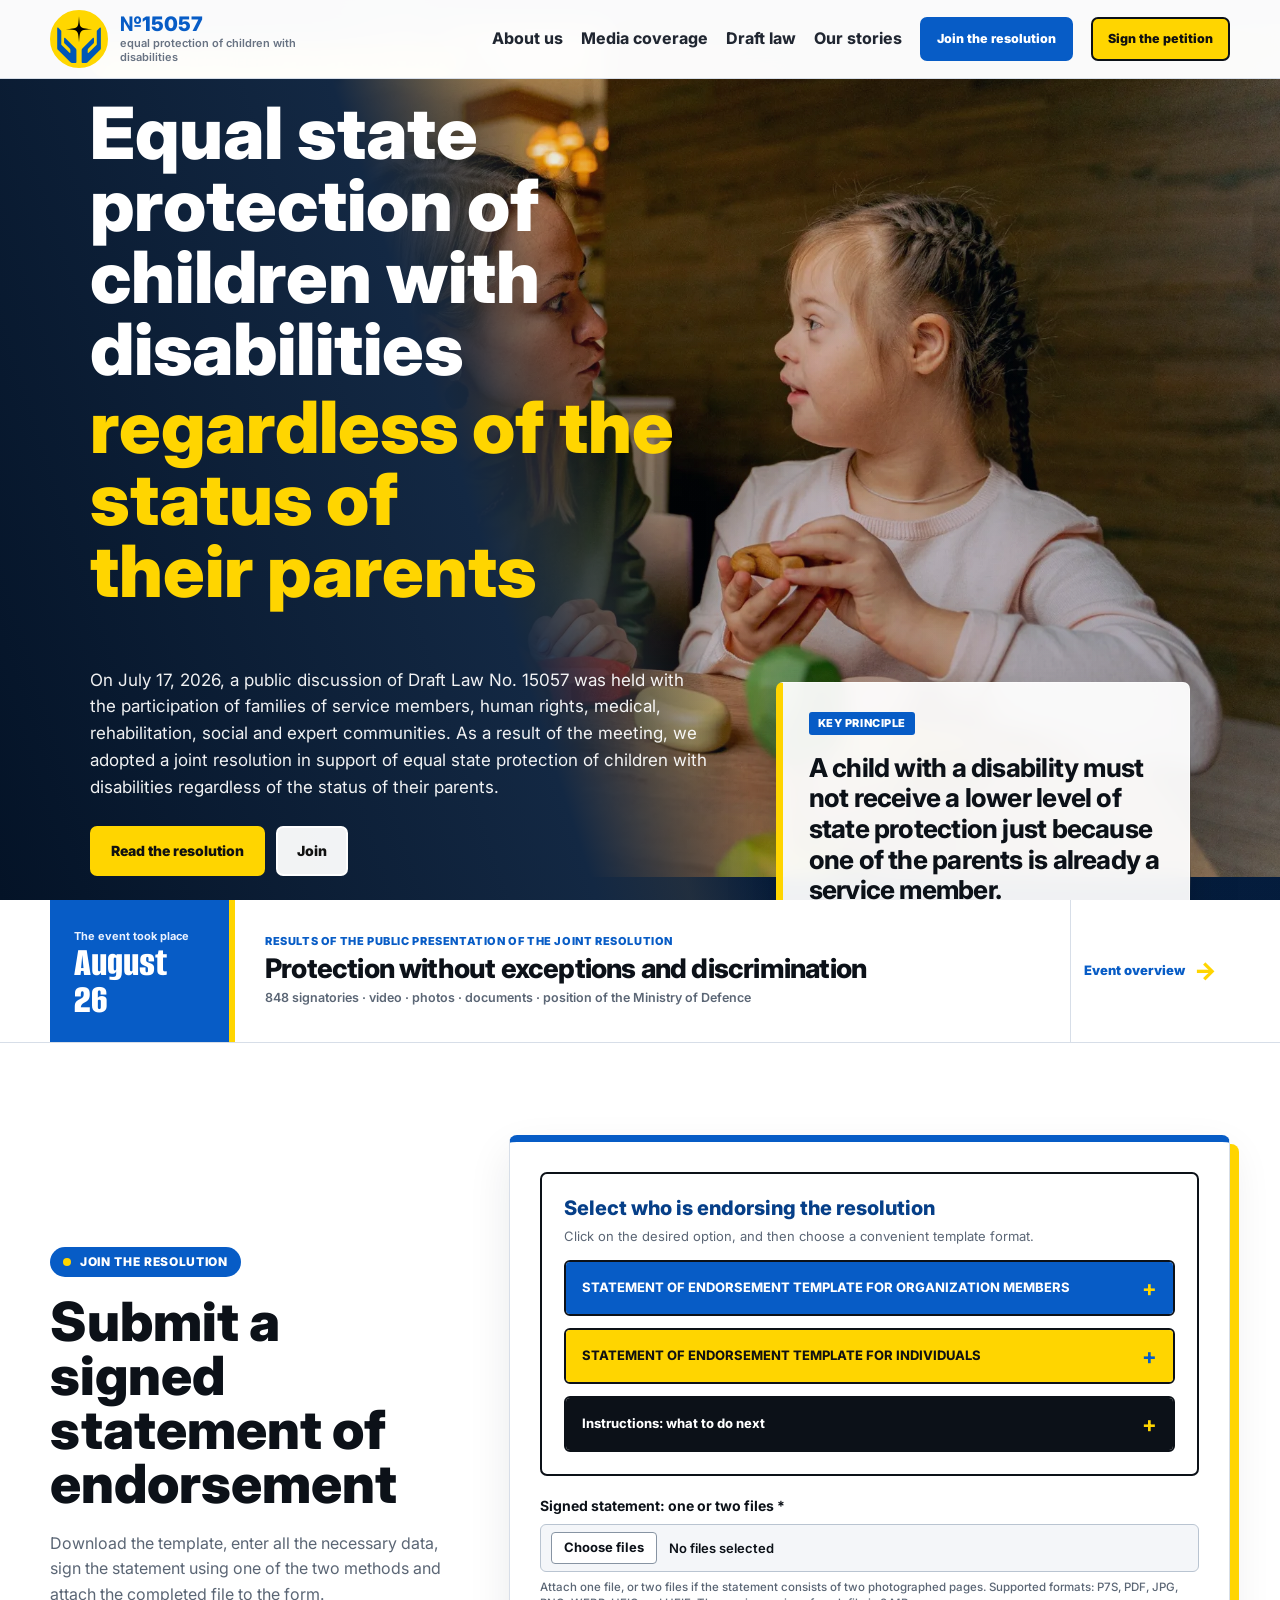
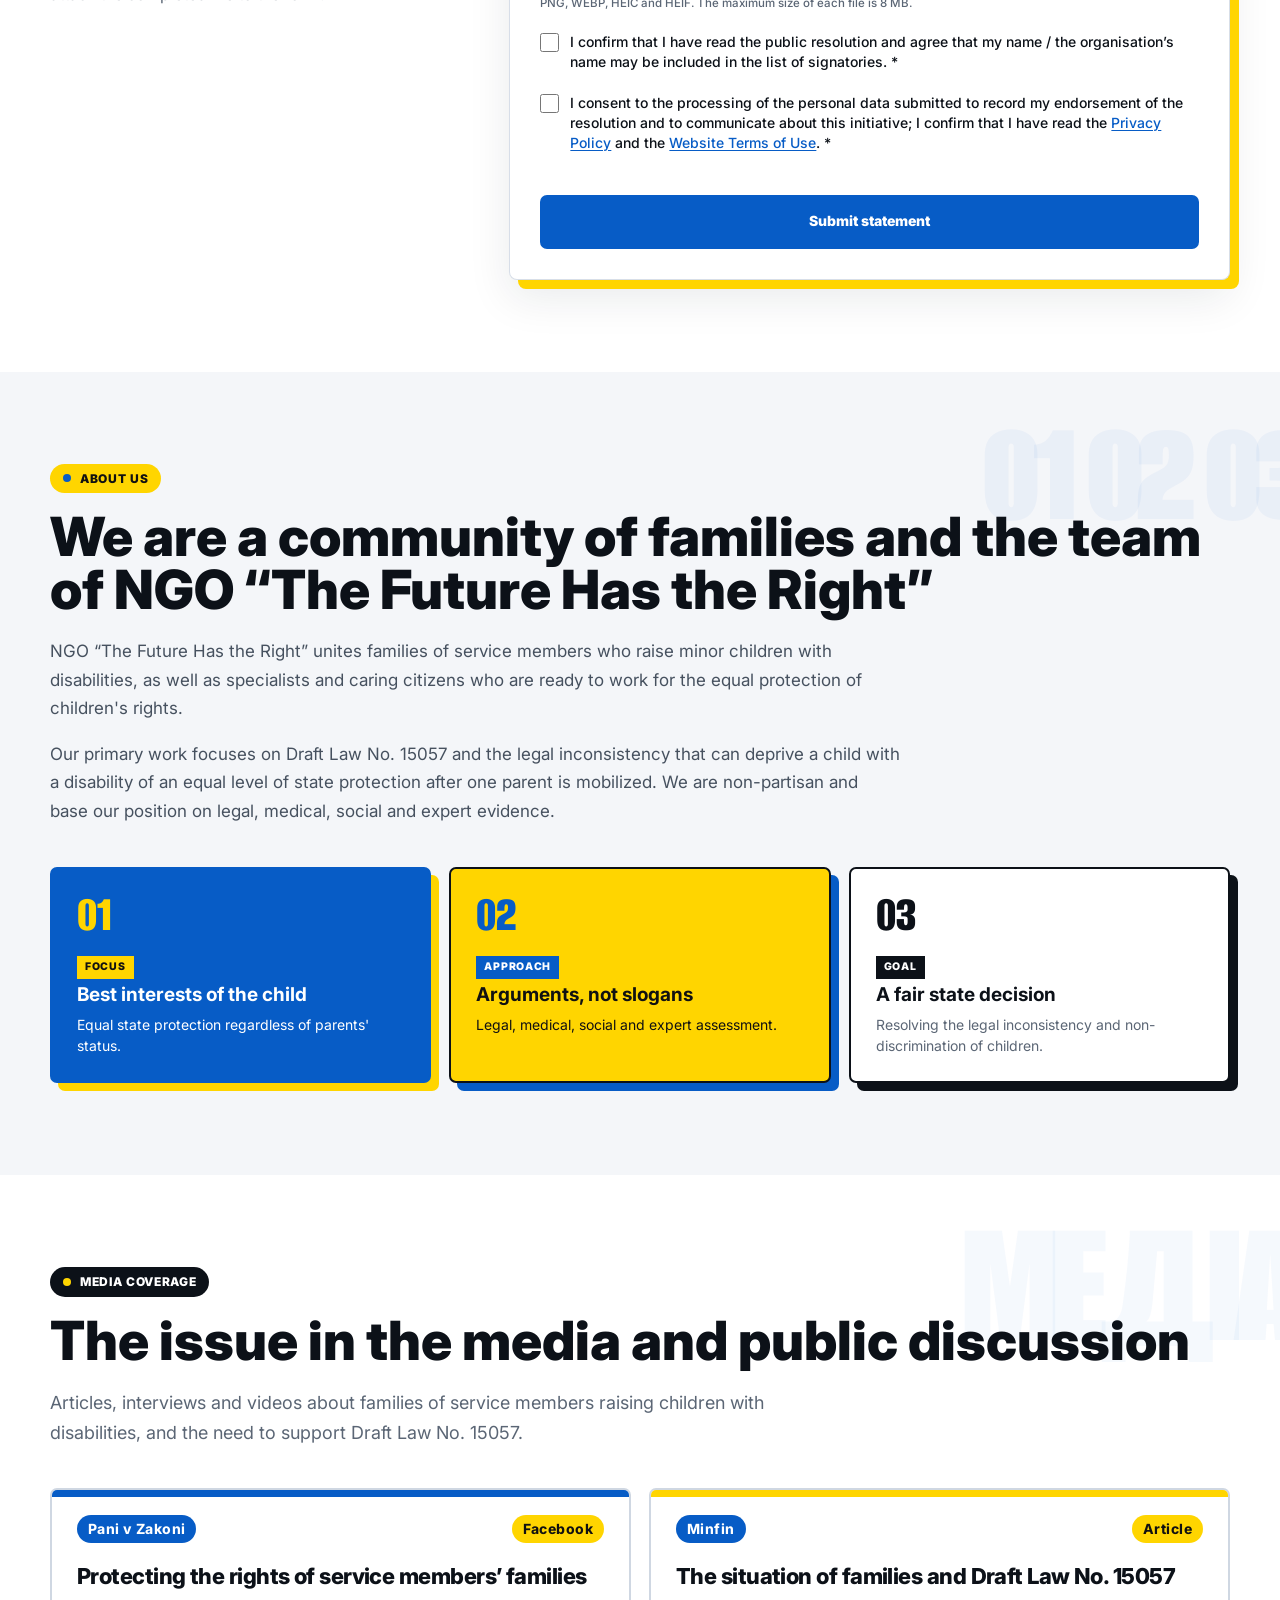
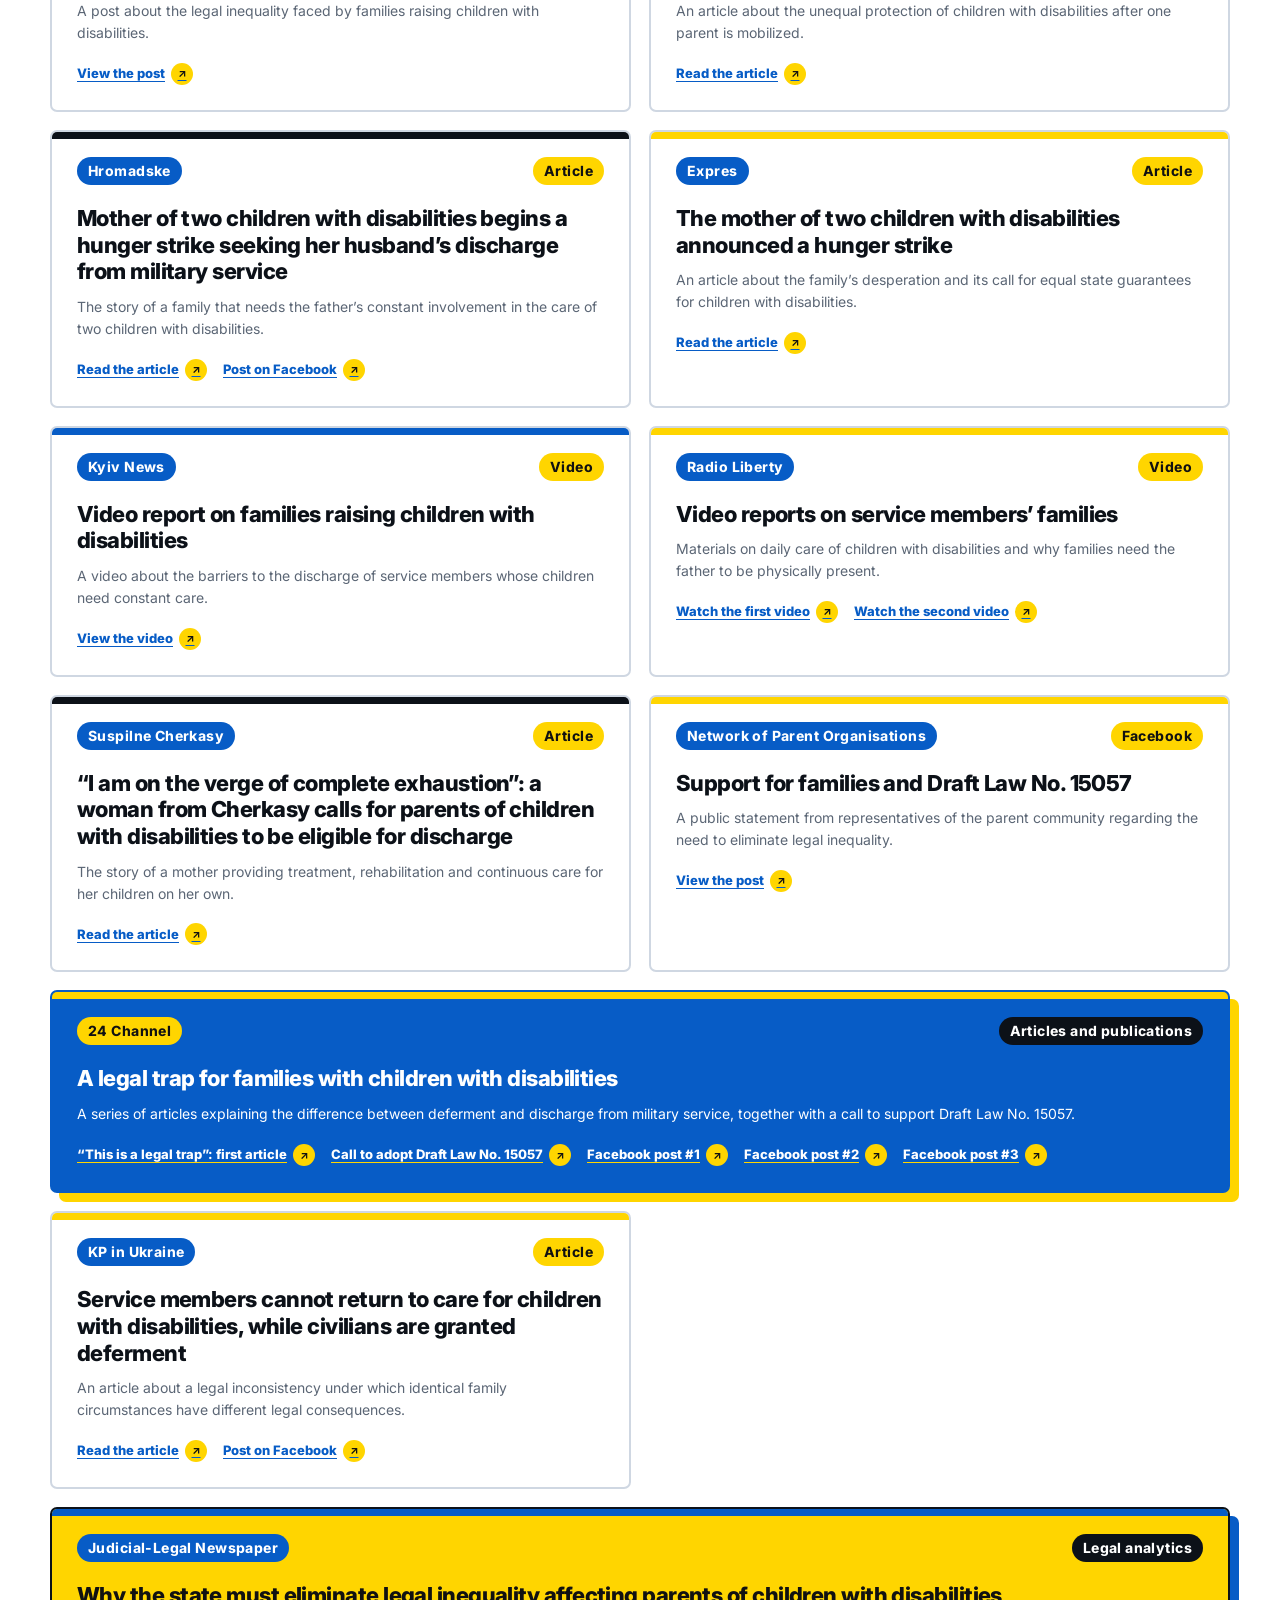
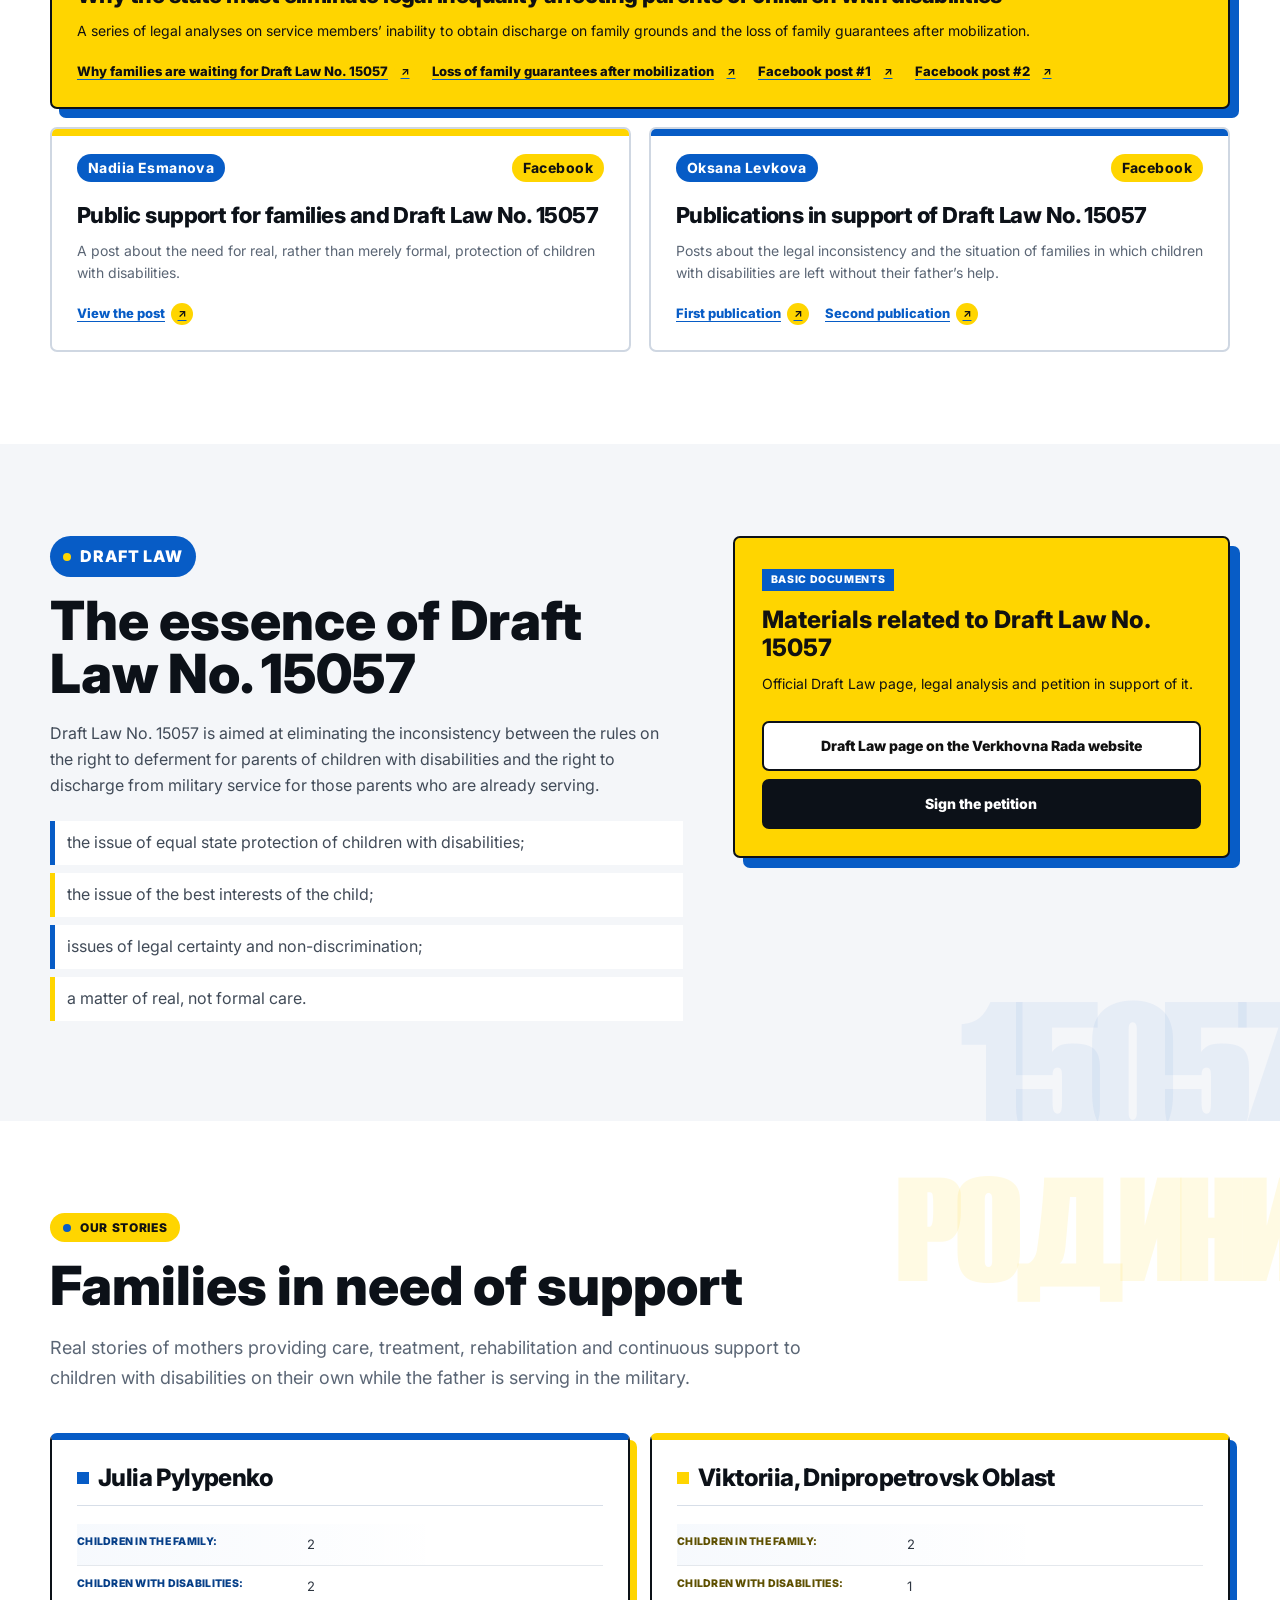
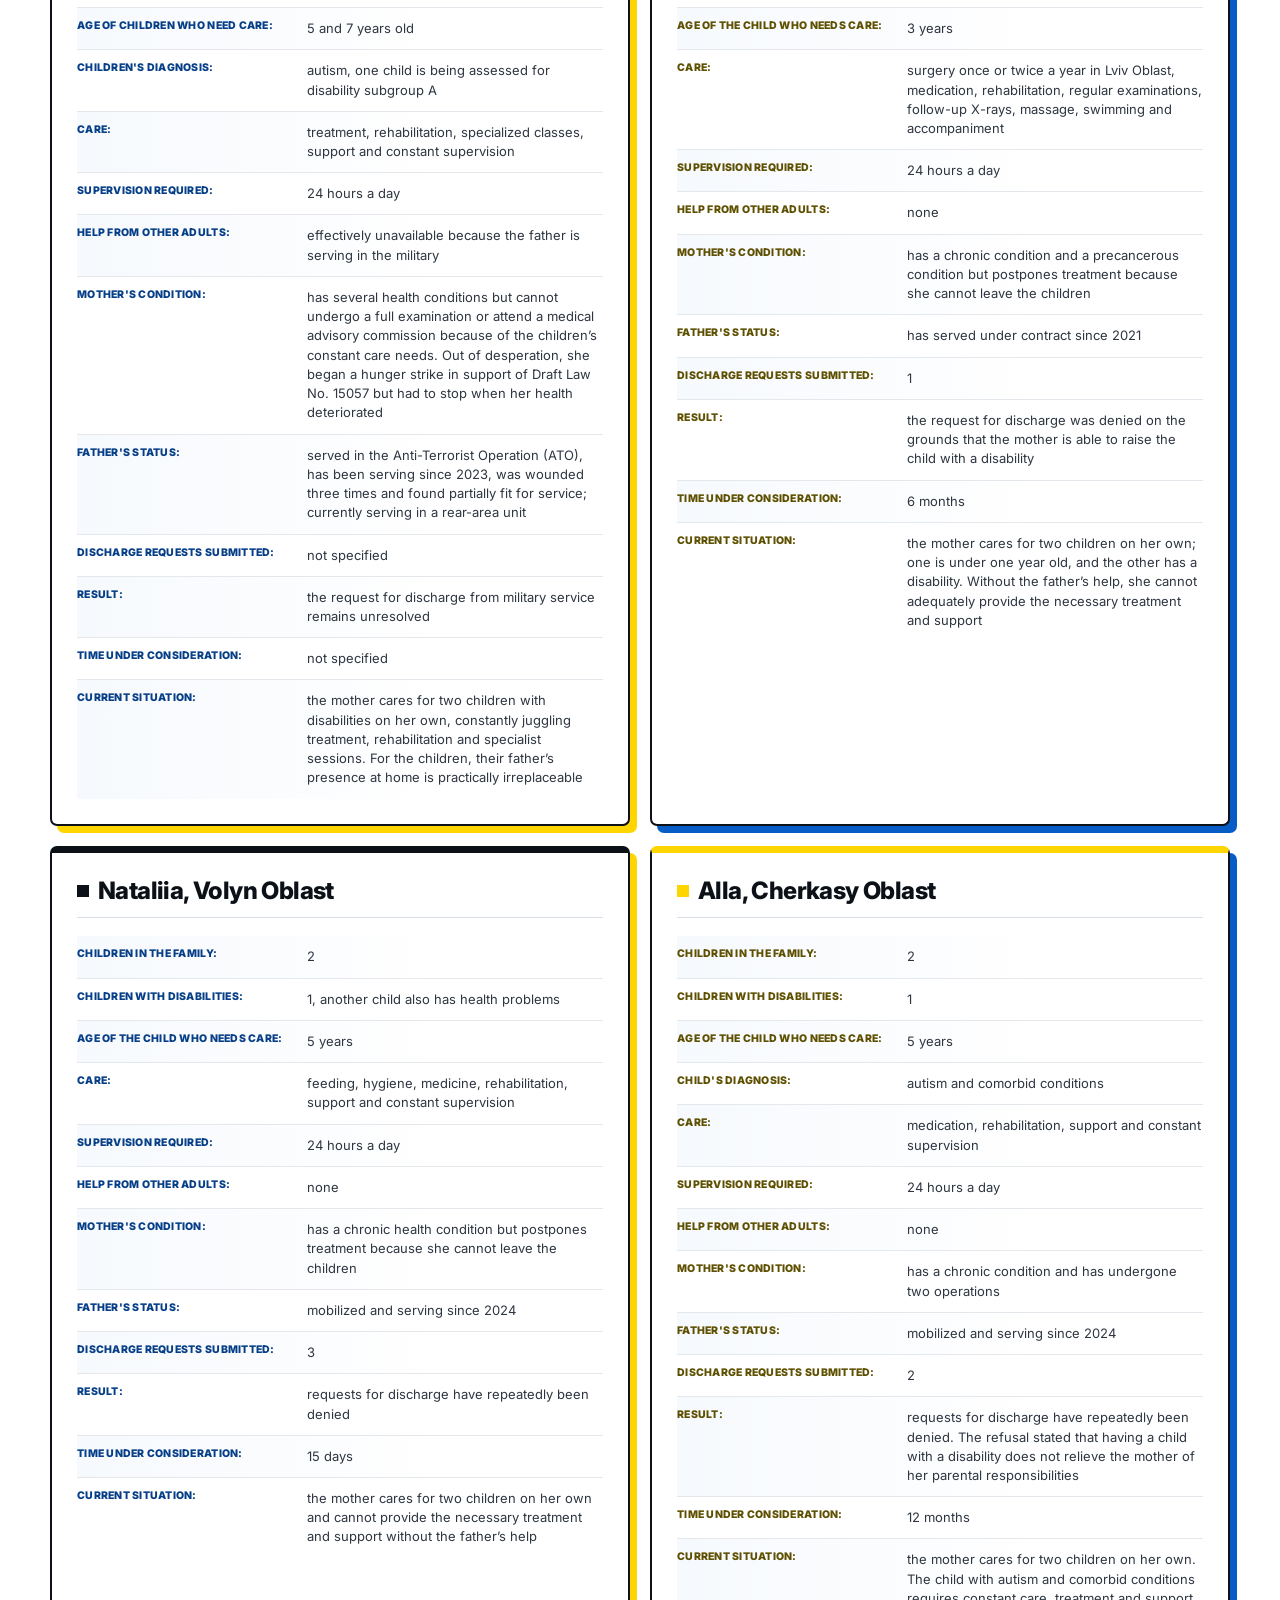
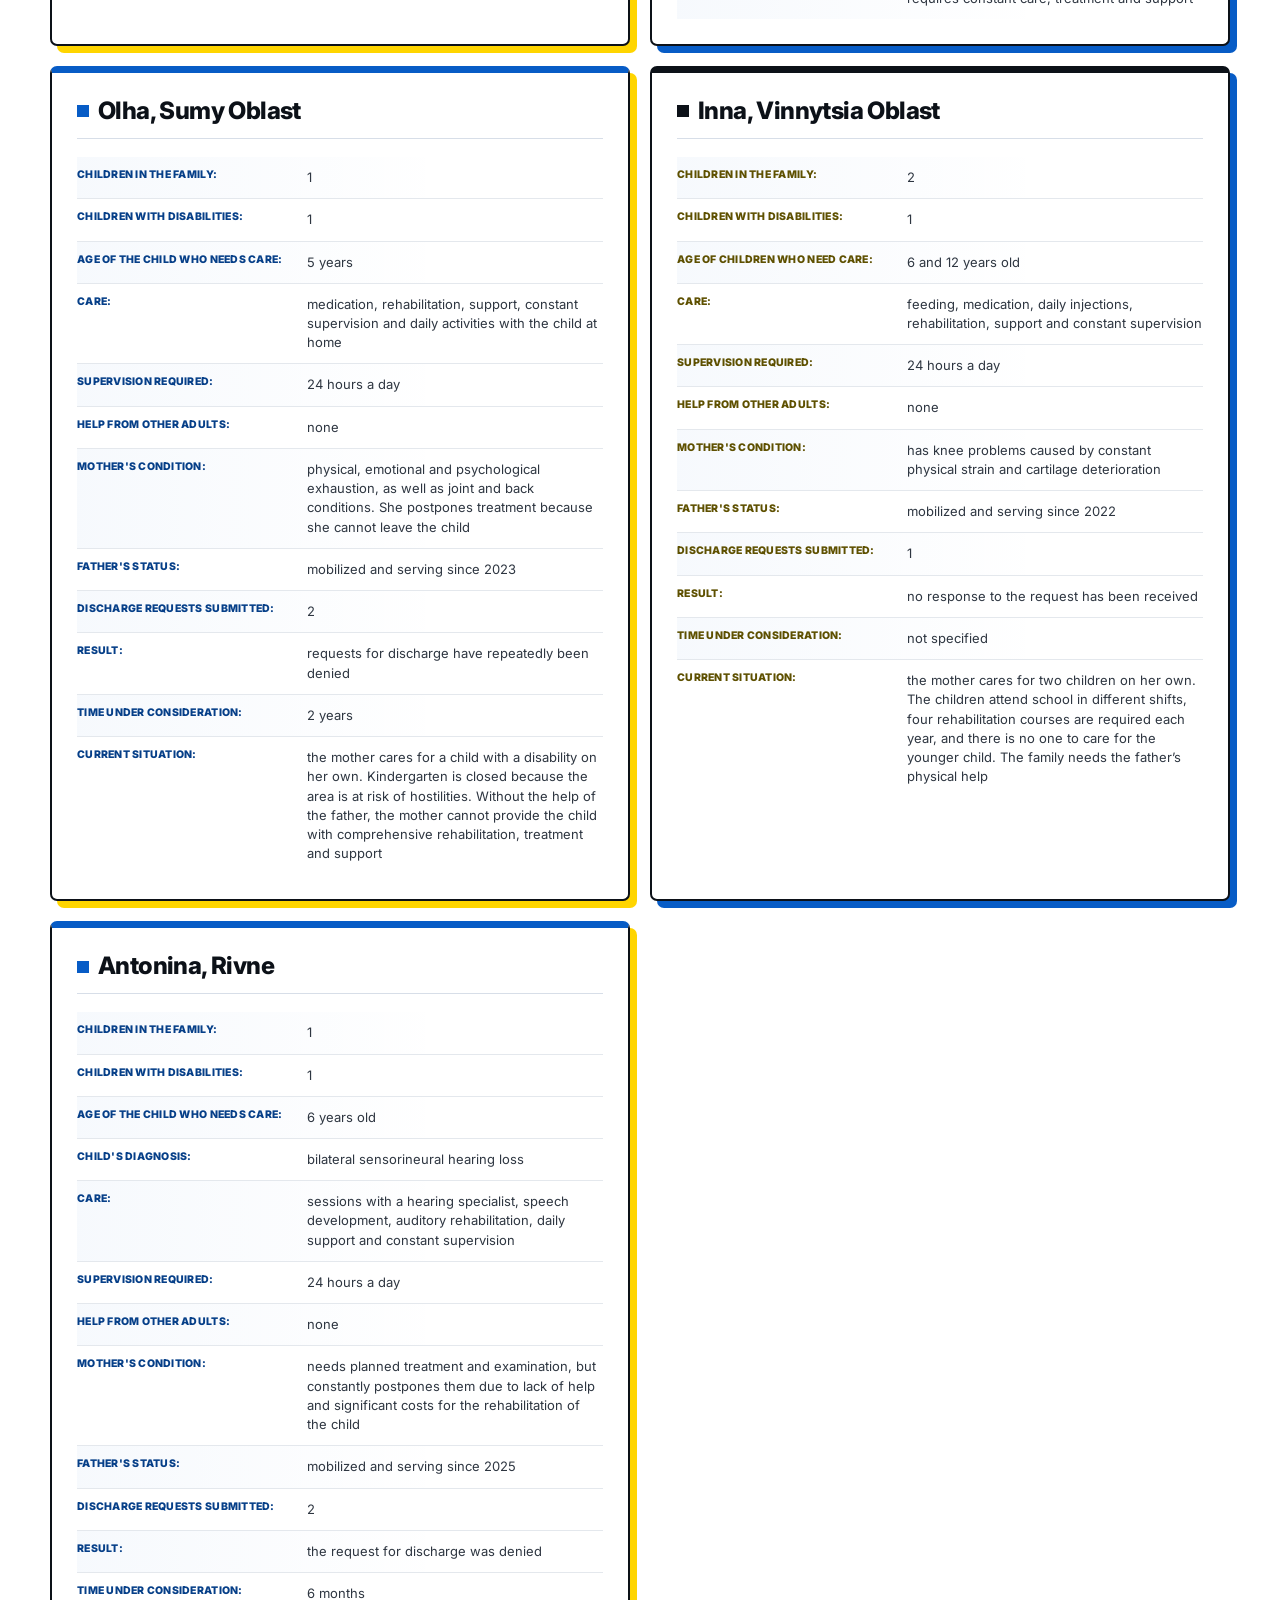
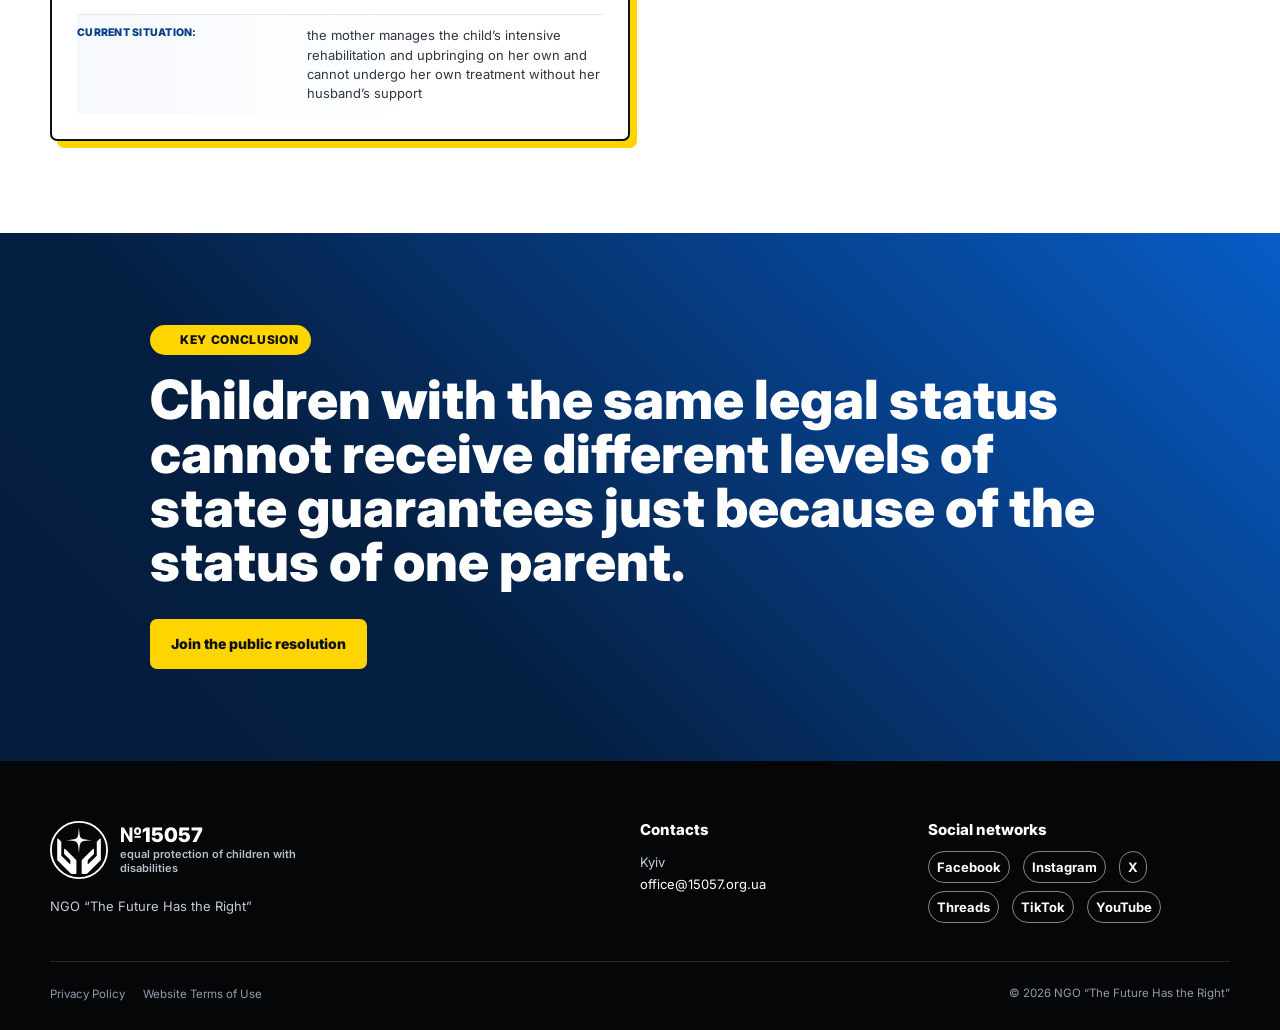
==== commit f7d090dd: "Add files via upload" ====
--- a/en/index.html
+++ b/en/index.html
@@ -203,11 +203,15 @@
 </div>
 </details>
 </div>
-<label class="field-full">
-              Signed statement: one or two files *
-              <input accept=".p7s,.asice,.pdf,.jpg,.jpeg,.png,.webp,.heic,.heif" id="signed-file" name="signed_file" multiple required="" type="file"/>
+<div class="field-full">
+<label for="signed-file">Signed statement: one or two files *</label>
+<div class="file-picker">
+<input accept=".p7s,.asice,.pdf,.jpg,.jpeg,.png,.webp,.heic,.heif" class="file-picker-input" id="signed-file" name="signed_file" multiple required="" type="file"/>
+<label class="file-picker-button" for="signed-file">Choose files</label>
+<span class="file-picker-selection" id="file-selection">No files selected</span>
+</div>
 <small class="field-help">Attach one file, or two files if the statement consists of two photographed pages. Supported formats: P7S, PDF, JPG, PNG, WEBP, HEIC and HEIF. The maximum size of each file is 8 MB.</small>
-</label>
+</div>
 <label class="checkbox field-full">
 <input name="consent_publication" required="" type="checkbox"/>
 <span>I confirm that I have read the public resolution and agree that my name / the organisation’s name may be included in the list of signatories. *</span>
--- a/en/styles.css
+++ b/en/styles.css
@@ -743,6 +743,62 @@
 .form-panel input[type="file"] {
   padding: 10px;
   background: var(--soft);
+}
+
+.file-picker {
+  display: flex;
+  align-items: center;
+  gap: 12px;
+  width: 100%;
+  min-height: 44px;
+  margin-top: 8px;
+  padding: 7px 10px;
+  border: 1px solid #b9c4d1;
+  border-radius: 6px;
+  background: var(--soft);
+}
+
+.form-panel .file-picker-input {
+  position: absolute;
+  width: 1px;
+  height: 1px;
+  margin: -1px;
+  padding: 0;
+  overflow: hidden;
+  clip: rect(0 0 0 0);
+  clip-path: inset(50%);
+  white-space: nowrap;
+  border: 0;
+}
+
+.form-panel .file-picker-button {
+  display: inline-flex;
+  flex: 0 0 auto;
+  align-items: center;
+  justify-content: center;
+  margin: 0;
+  padding: 7px 12px;
+  border: 1px solid #8794a3;
+  border-radius: 4px;
+  background: #fff;
+  cursor: pointer;
+  font-size: 13px;
+  line-height: 1.2;
+}
+
+.file-picker-selection {
+  min-width: 0;
+  overflow: hidden;
+  color: var(--ink);
+  font-size: 13px;
+  font-weight: 600;
+  text-overflow: ellipsis;
+  white-space: nowrap;
+}
+
+.file-picker-input:focus-visible + .file-picker-button {
+  border-color: var(--blue);
+  box-shadow: 0 0 0 4px rgba(7, 92, 198, .12);
 }
 
 .form-panel input:focus,
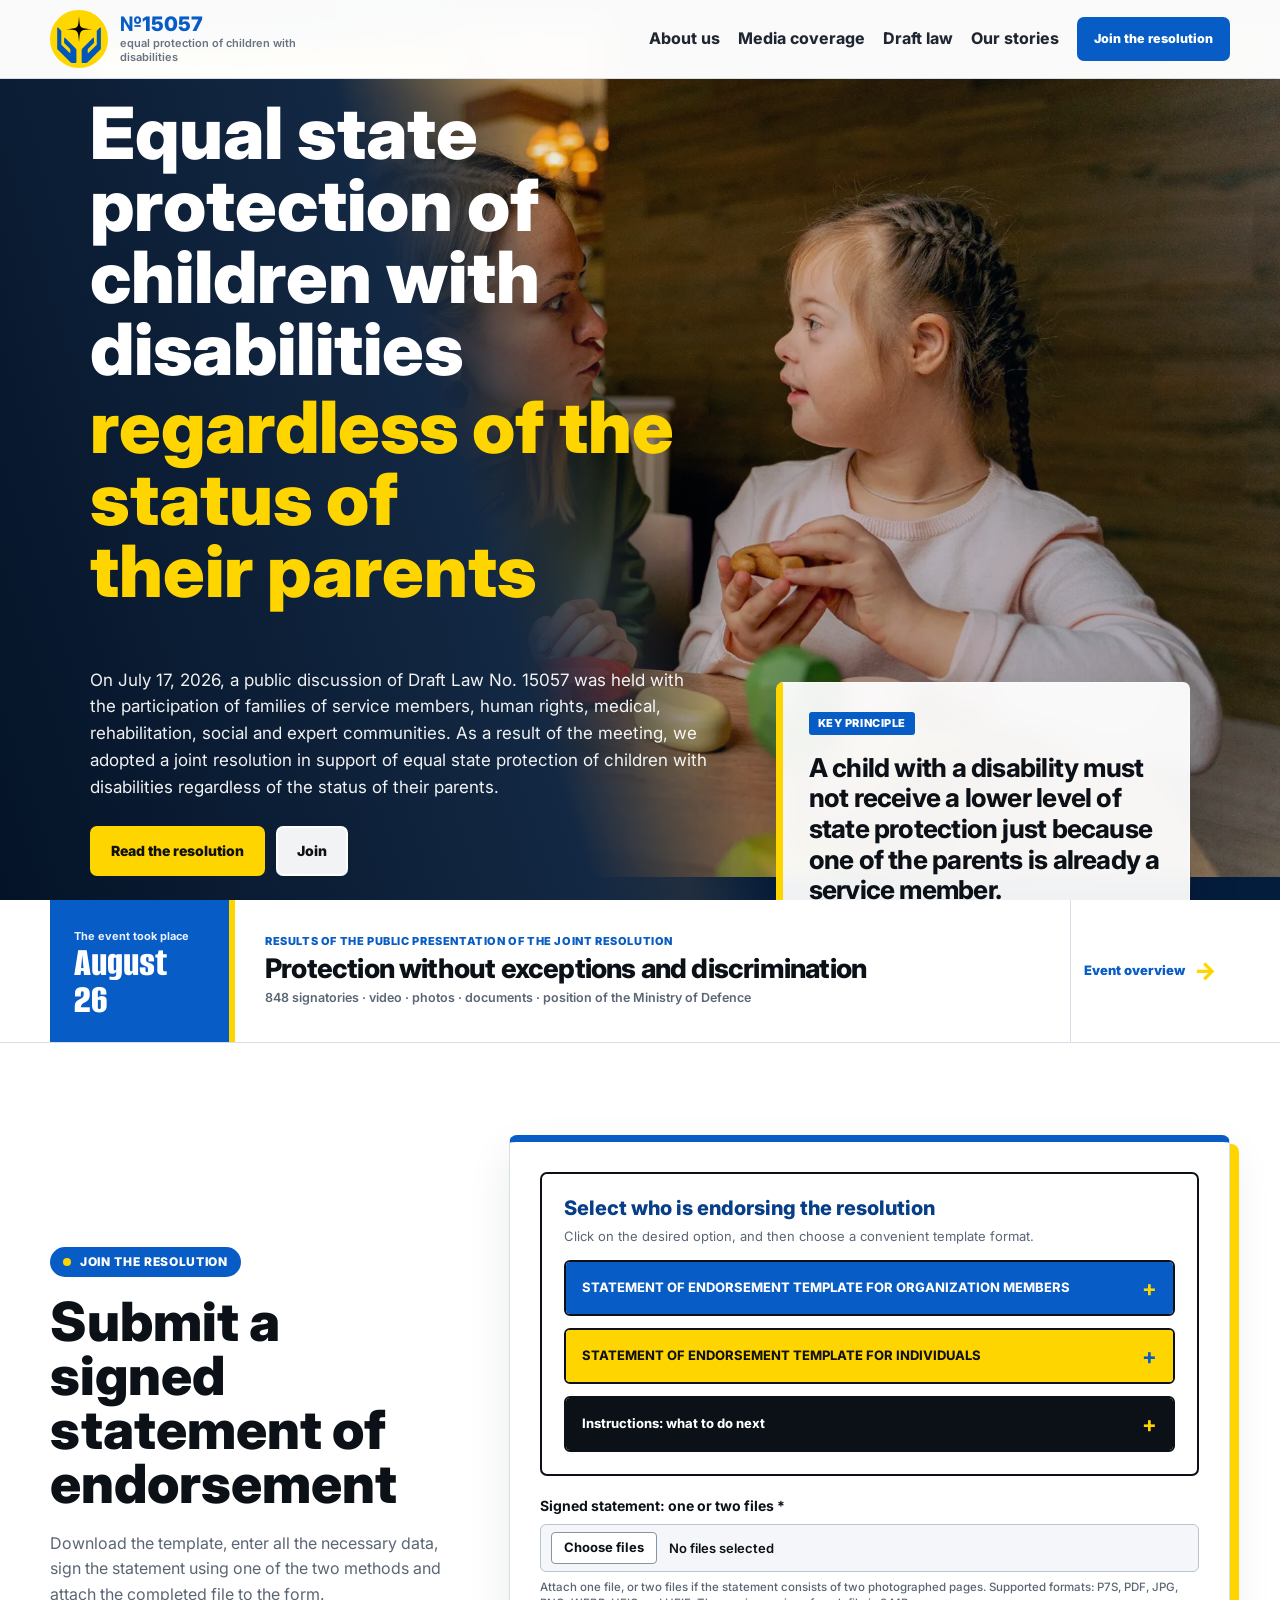
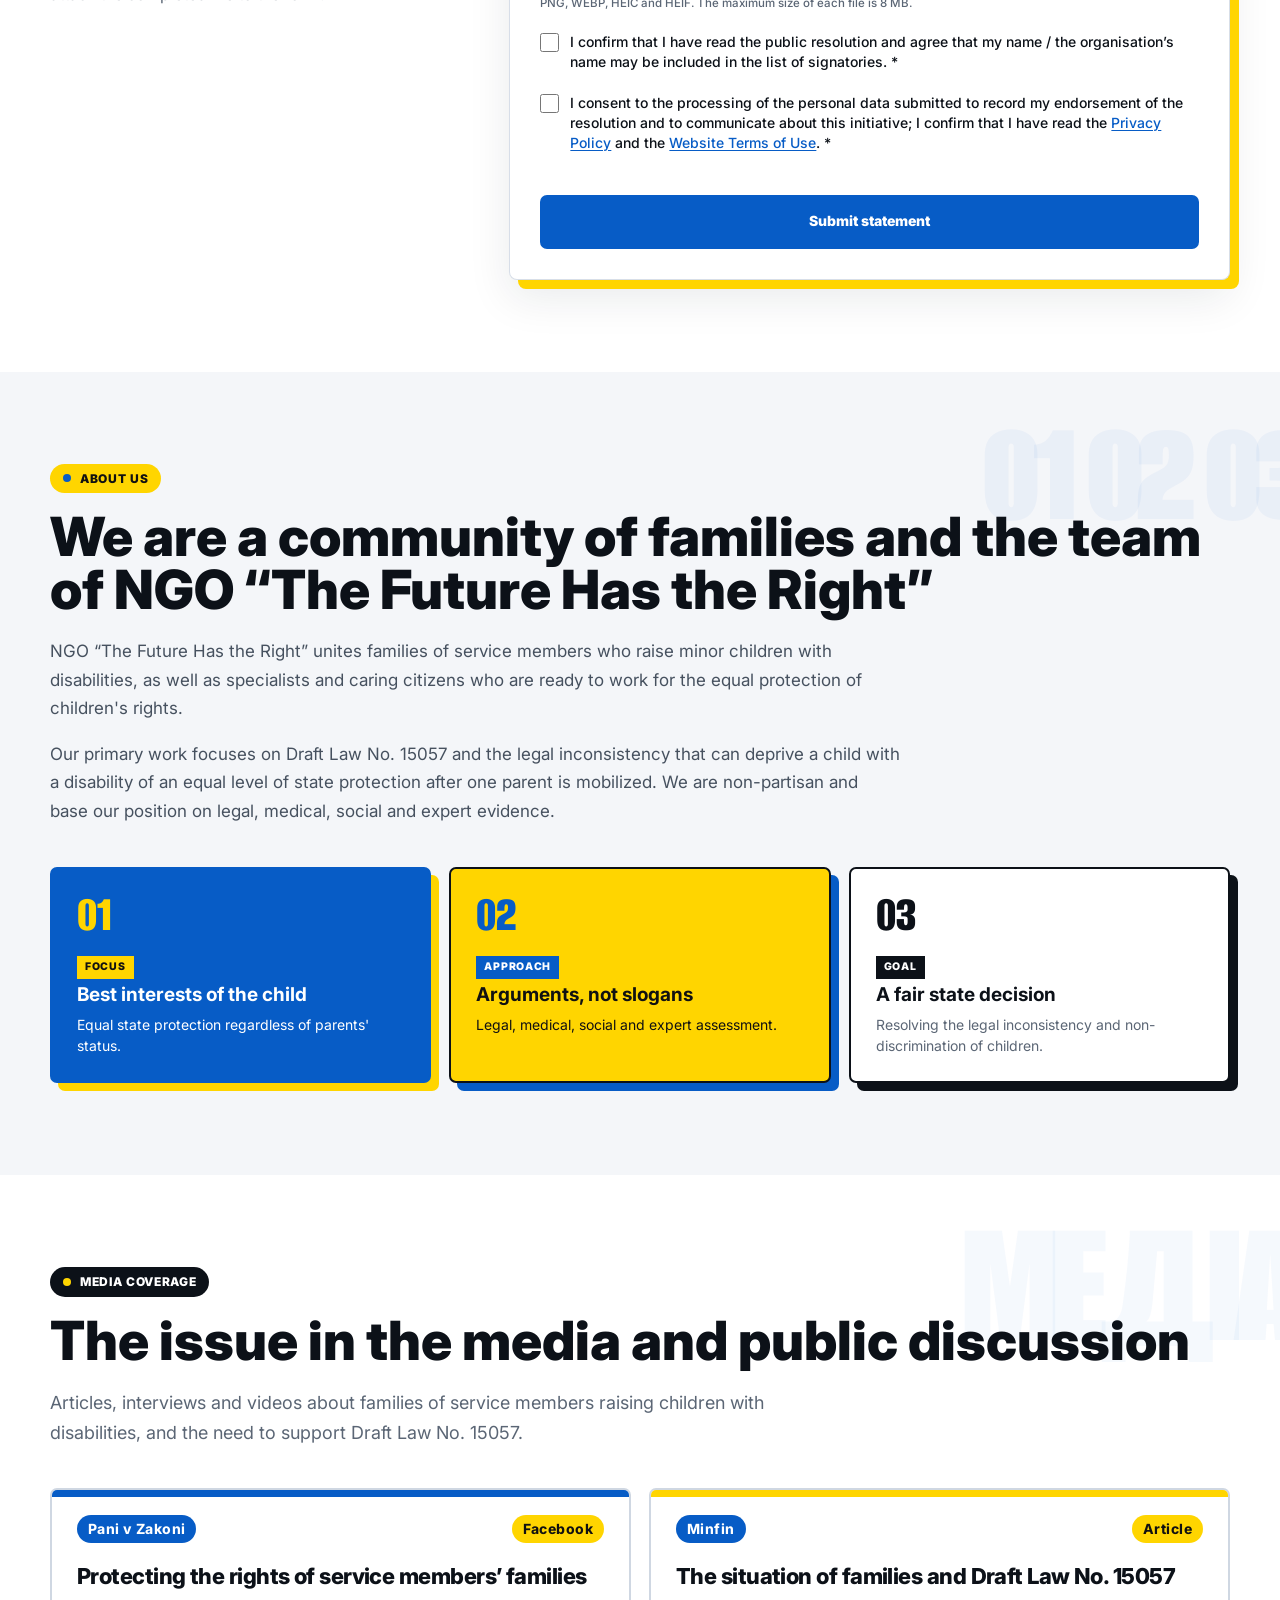
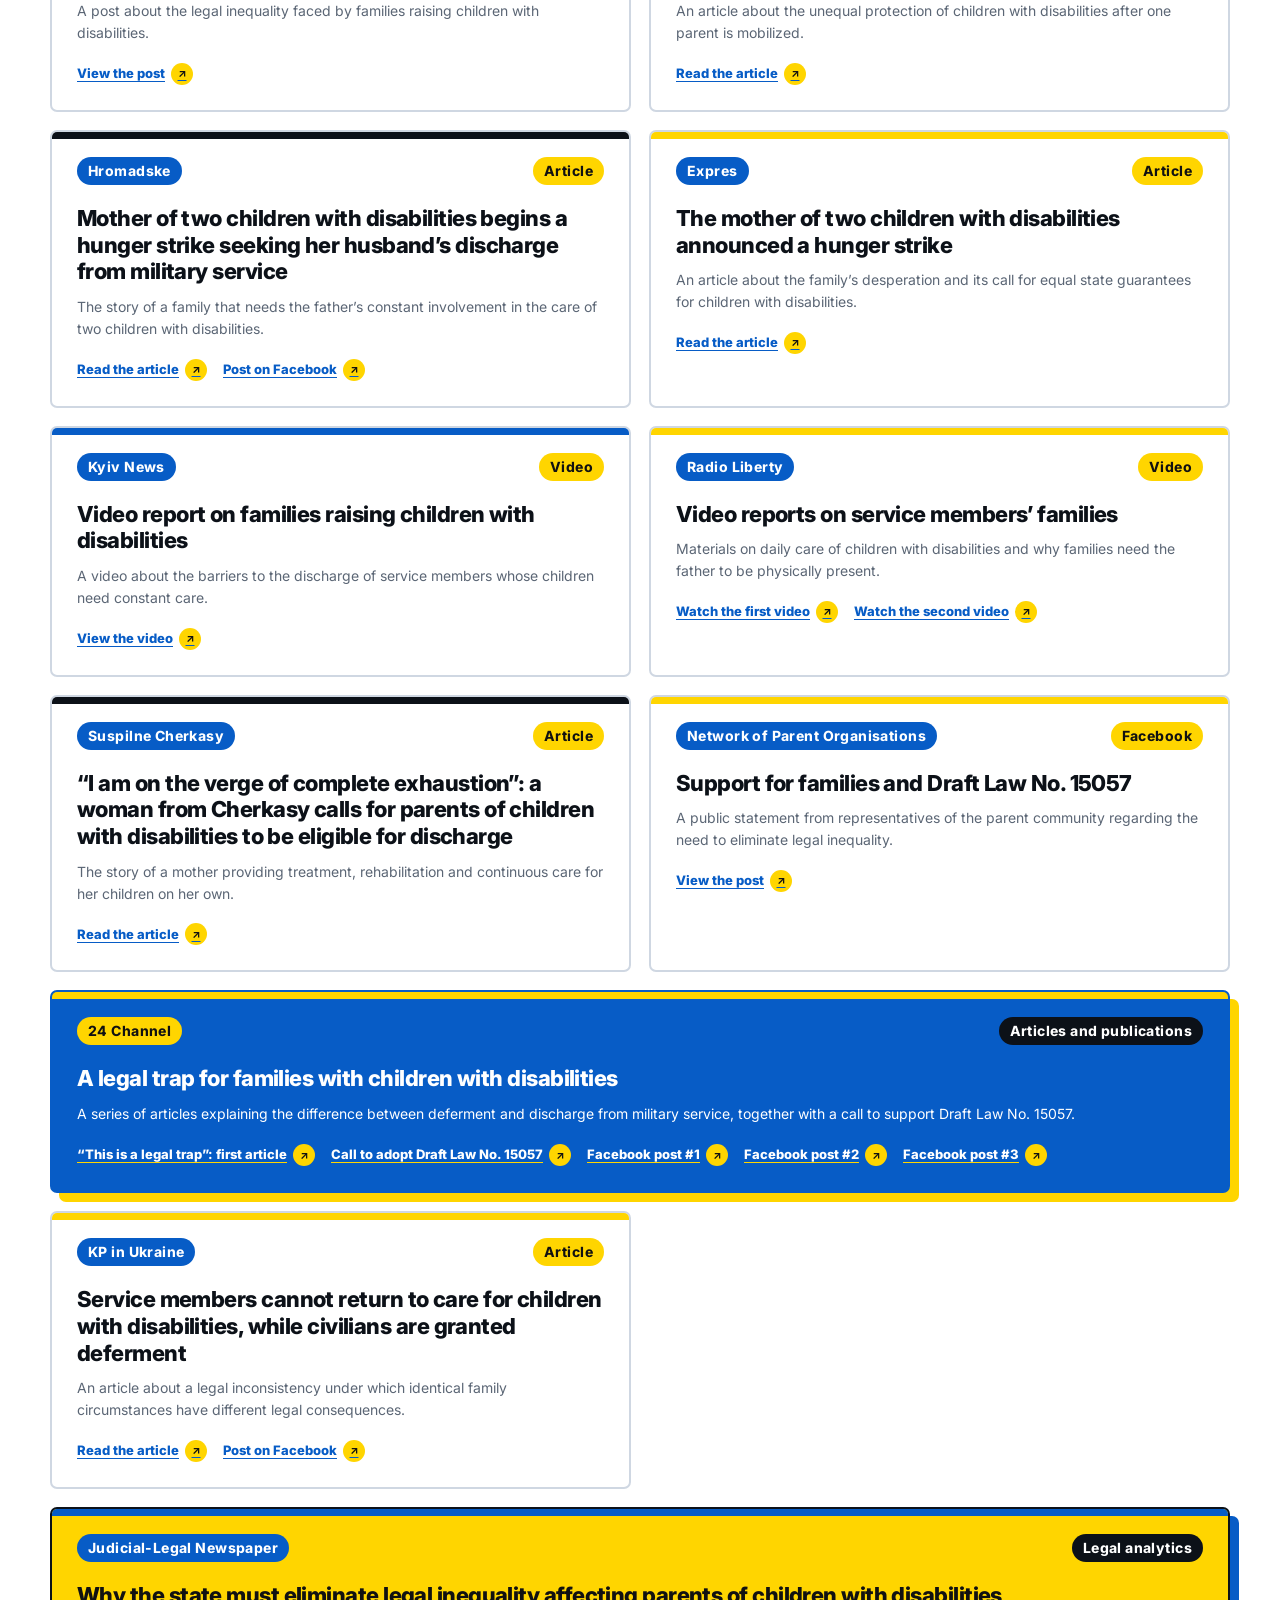
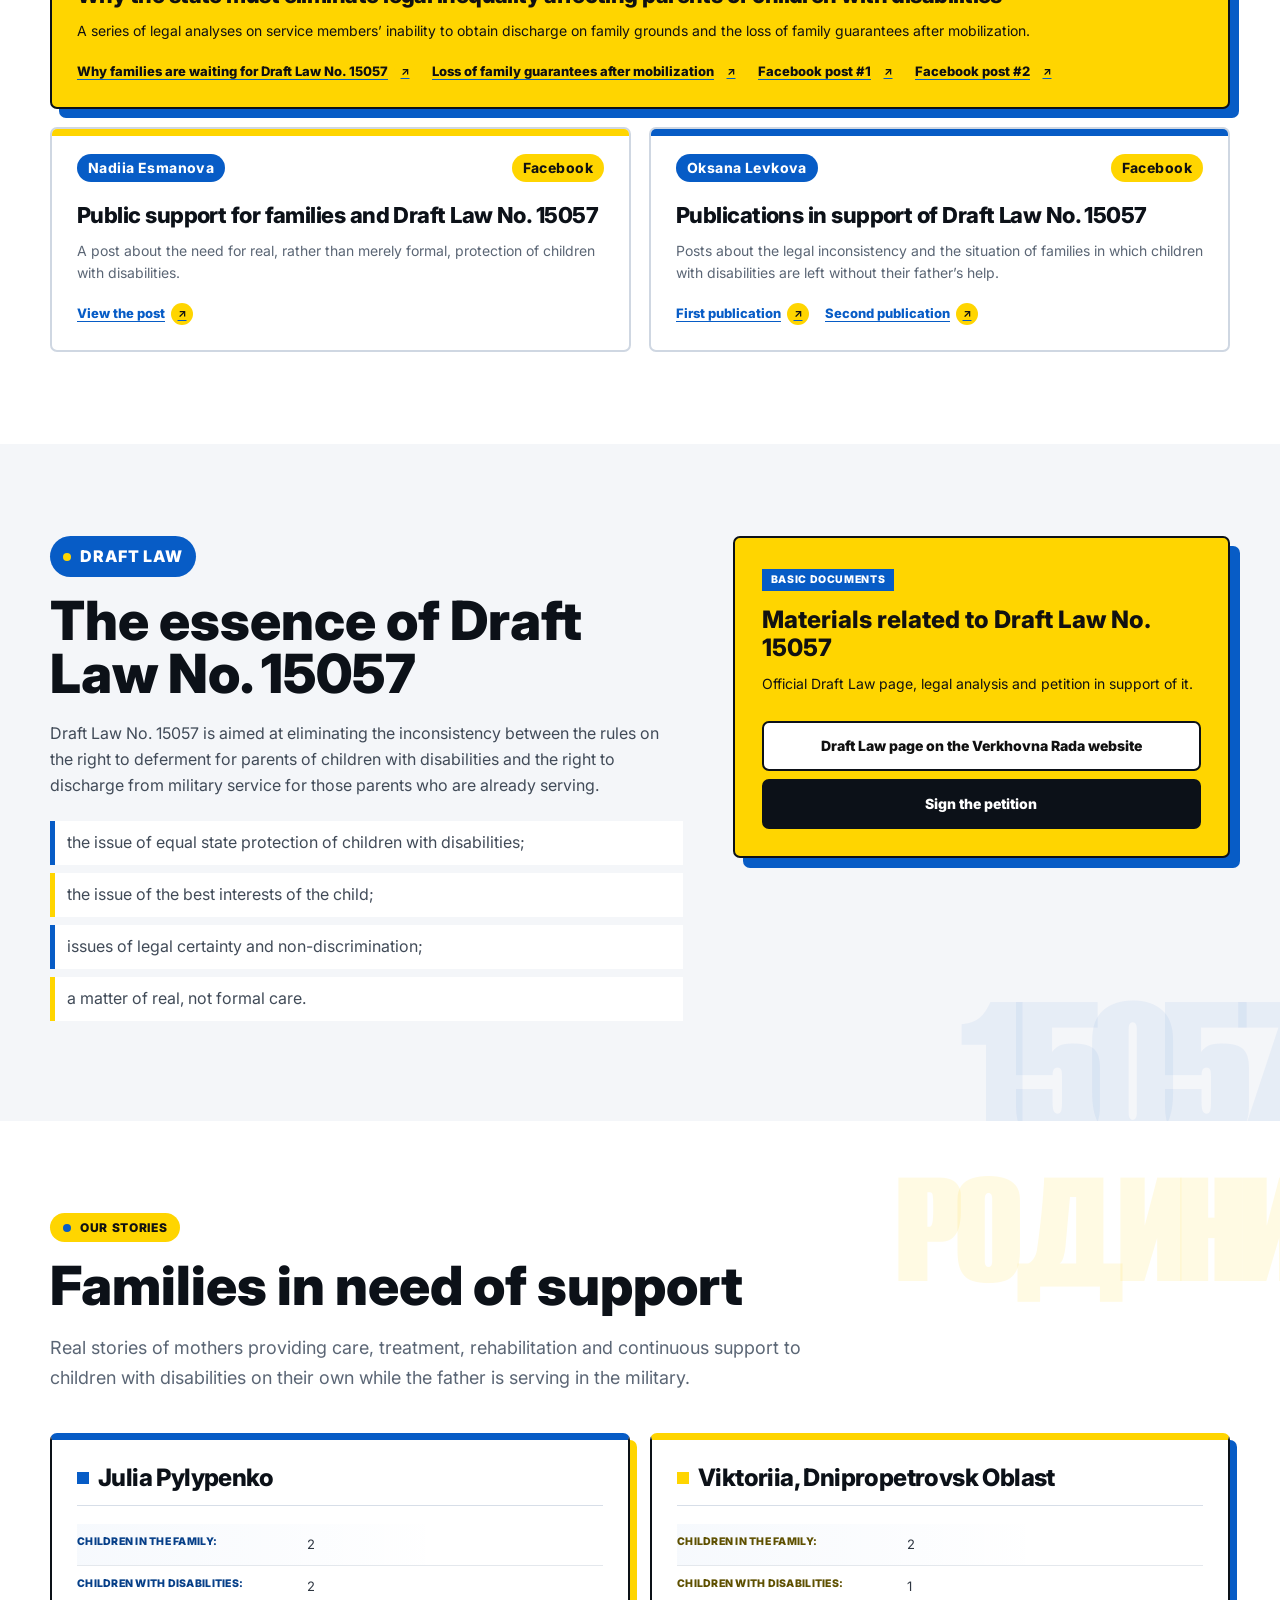
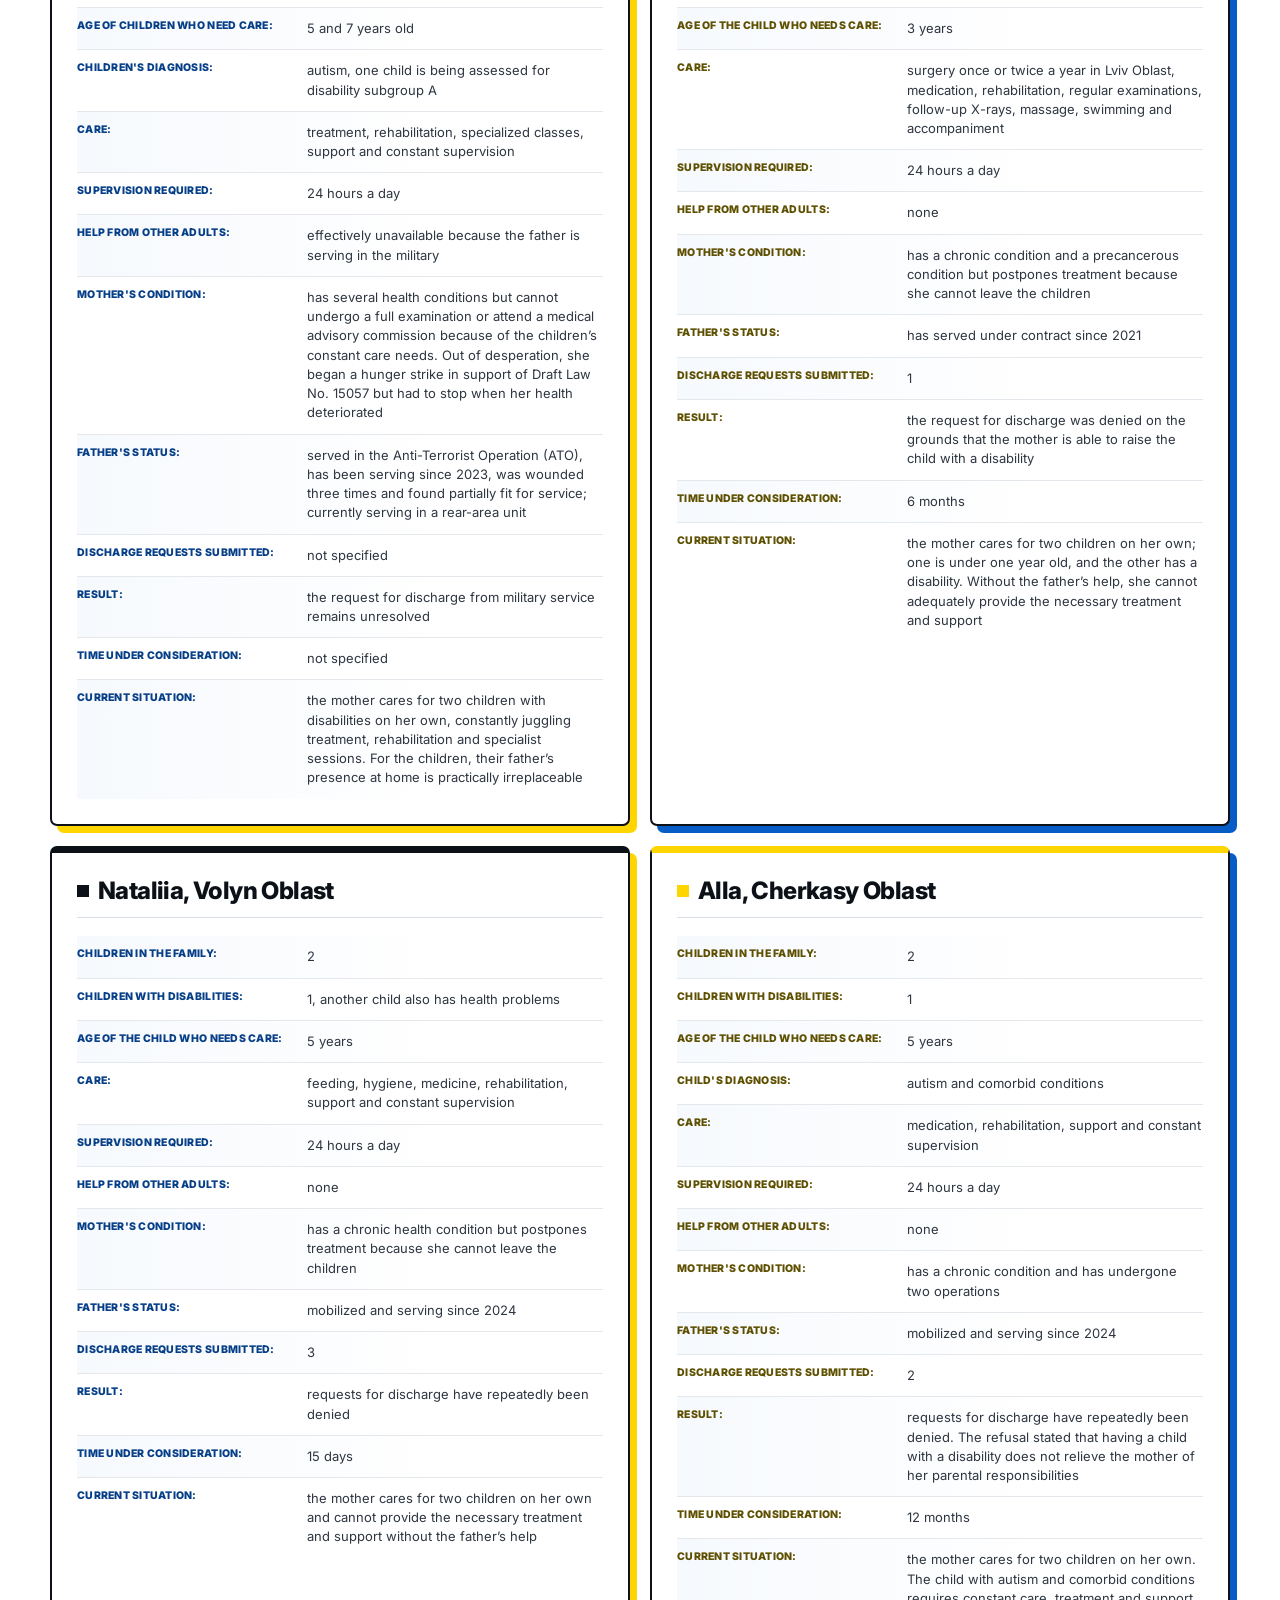
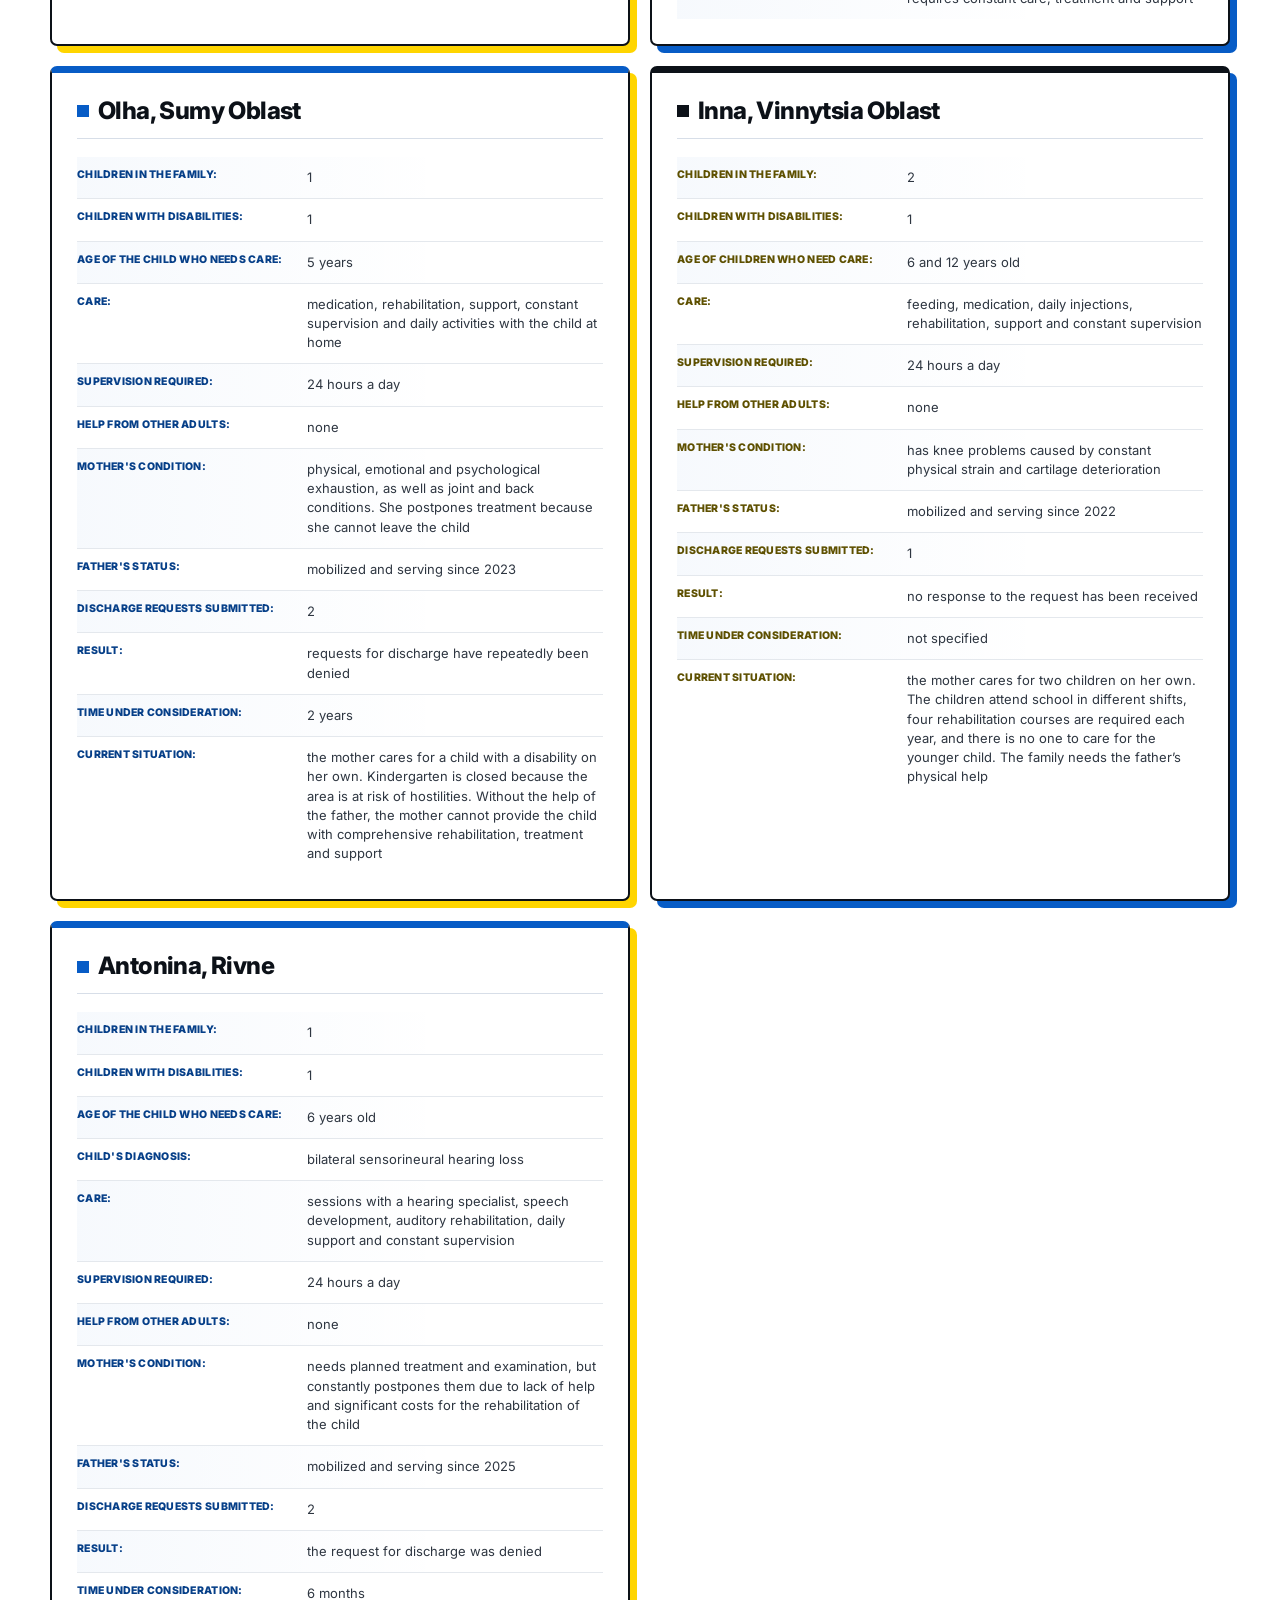
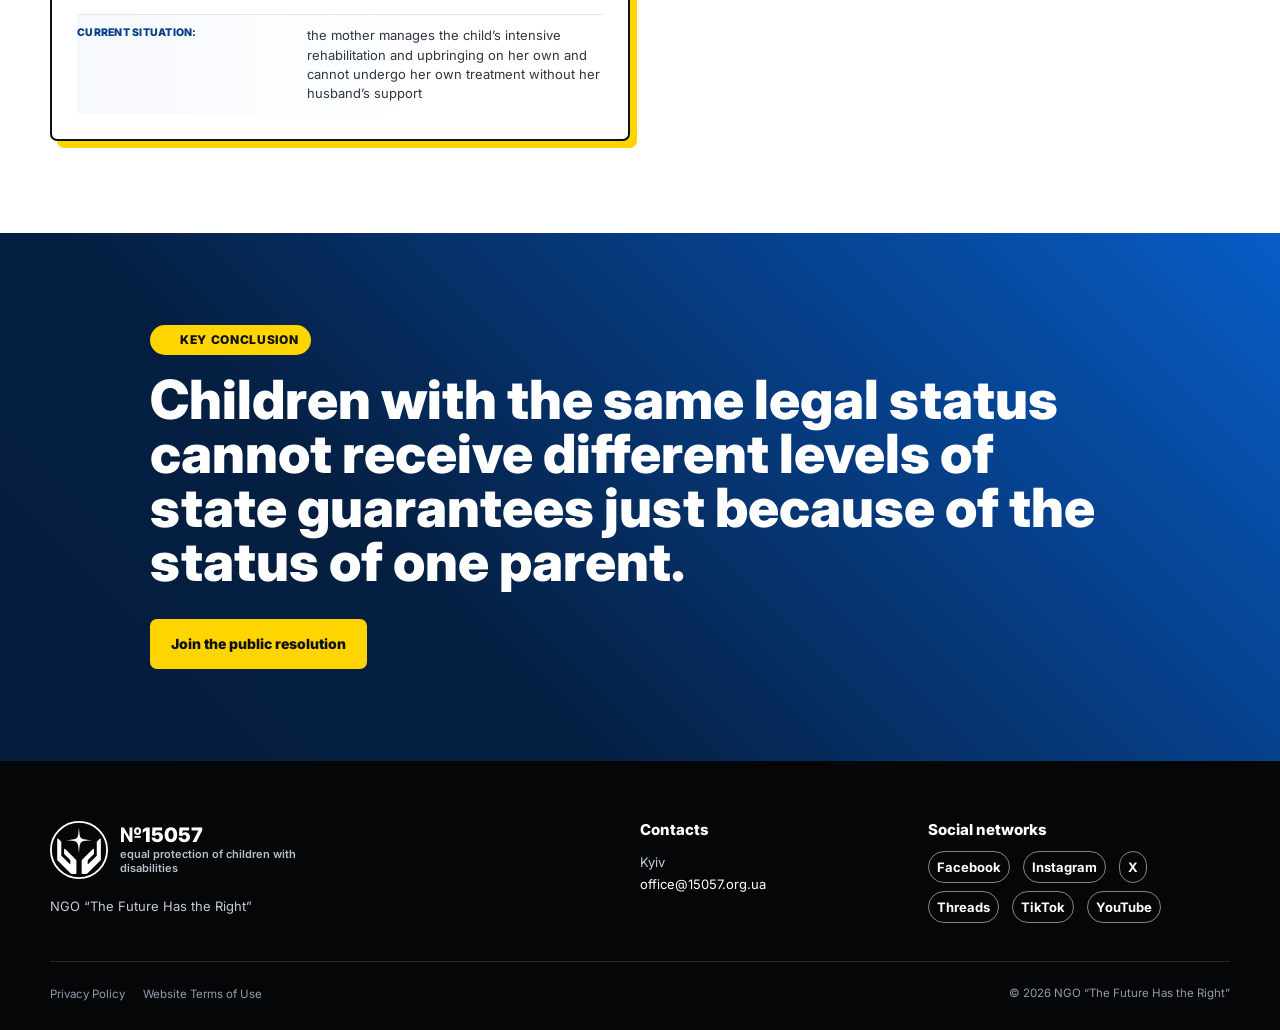
==== commit 8832182a: "Update index.html" ====
--- a/en/index.html
+++ b/en/index.html
@@ -22,7 +22,11 @@
 <meta content="Resolution and endorsement form concerning Draft Law No. 15057." name="twitter:description"/>
 <meta content="https://15057.org.ua/assets/hero-family.webp" name="twitter:image"/>
   <meta name="facebook-domain-verification" content="3u1ors238sh7xvao89wrvj93m7zm26" />
-<link href="/assets/logo-gold.png" rel="icon" type="image/png"/>
+<link href="/assets/logo.svg" rel="icon" type="image/png"/>
+  <link rel="canonical" href="https://15057.org.ua/en/">
+<link rel="alternate" hreflang="uk" href="https://15057.org.ua/">
+<link rel="alternate" hreflang="en" href="https://15057.org.ua/en/">
+<link rel="alternate" hreflang="x-default" href="https://15057.org.ua/">
  <style>
     html {
       background: #ffffff;
@@ -71,7 +75,6 @@
 <a href="#bill">Draft law</a>
 <a href="#stories">Our stories</a>
 <a class="nav-cta nav-cta-primary" href="https://15057.org.ua/en/#join">Join the resolution</a>
-        <a class="nav-cta" href="https://petition.kmu.gov.ua/petitions/10608" target="_blank" rel="noopener">Sign the petition</a>  
 </nav>
 </div>
 </header>
@@ -1311,8 +1314,8 @@
 <h2 id="resolution-modal-title">Joint public resolution regarding Draft Law No. 15057</h2>
 </div>
 <div class="pdf-modal-actions">
-<a class="pdf-modal-link pdf-open-link" href="/assets/resolution-15057.pdf" rel="noopener" target="_blank">Open in a new tab</a>
-<a class="pdf-modal-link pdf-download-link" download="" href="/assets/resolution-15057.pdf">Download</a>
+<a class="pdf-modal-link pdf-open-link" href="/assets/02_Joint-Resolution-15057.pdf" rel="noopener" target="_blank">Open in a new tab</a>
+<a class="pdf-modal-link pdf-download-link" download="" href="/assets/02_Joint-Resolution-15057.pdf">Download</a>
 <button aria-label="Close resolution" class="pdf-modal-close" data-close-modal="" type="button">×</button>
 </div>
 </header>
@@ -1331,8 +1334,8 @@
 <h2 id="law-brief-modal-title">Legal brief regarding Draft Law No. 15057</h2>
 </div>
 <div class="pdf-modal-actions">
-<a class="pdf-modal-link pdf-open-link" href="/assets/law_brief_15057.pdf" rel="noopener" target="_blank">Open in a new tab</a>
-<a class="pdf-modal-link pdf-download-link" download="" href="/assets/law_brief_15057.pdf">Download</a>
+<a class="pdf-modal-link pdf-open-link" href="/assets/01_Legal-and-Child-Rights-Brief-15057.pdf" rel="noopener" target="_blank">Open in a new tab</a>
+<a class="pdf-modal-link pdf-download-link" download="" href="/assets/01_Legal-and-Child-Rights-Brief-15057.pdf">Download</a>
 <button aria-label="Close legal brief" class="pdf-modal-close" data-close-modal="" type="button">×</button>
 </div>
 </header>
@@ -1358,7 +1361,7 @@
 </div>
 <div>
 <h3>Social networks</h3>
-<p class="social"><a href="https://www.facebook.com/15057pravo" rel="noopener" target="_blank">Facebook</a><a href="https://www.instagram.com/15057.ua/" rel="noopener" target="_blank">Instagram</a><a href="https://x.com/NGO_15057" rel="noopener" target="_blank">X</a><a href="https://www.threads.com/@15057.ua" rel="noopener" target="_blank">Threads</a><a href="https://www.tiktok.com/@15057.ua" rel="noopener" target="_blank">TikTok</a><a href="https://www.youtube.com/@pravo15057" rel="noopener" target="_blank">YouTube</a></p>
+<p class="social"><a href="https://www.facebook.com/15057pravo" rel="noopener" target="_blank">Facebook</a><a href="https://www.instagram.com/15057.ua/" rel="noopener" target="_blank">Instagram</a><a href="https://x.com/NGO_15057" rel="noopener" target="_blank">X</a><a href="https://www.threads.com/@valeriya.kalynych" rel="noopener" target="_blank">Threads</a><a href="https://www.tiktok.com/@15057.ua" rel="noopener" target="_blank">TikTok</a><a href="https://www.youtube.com/@pravo15057" rel="noopener" target="_blank">YouTube</a></p>
 </div>
 </div>
 <div class="container footer-bottom">
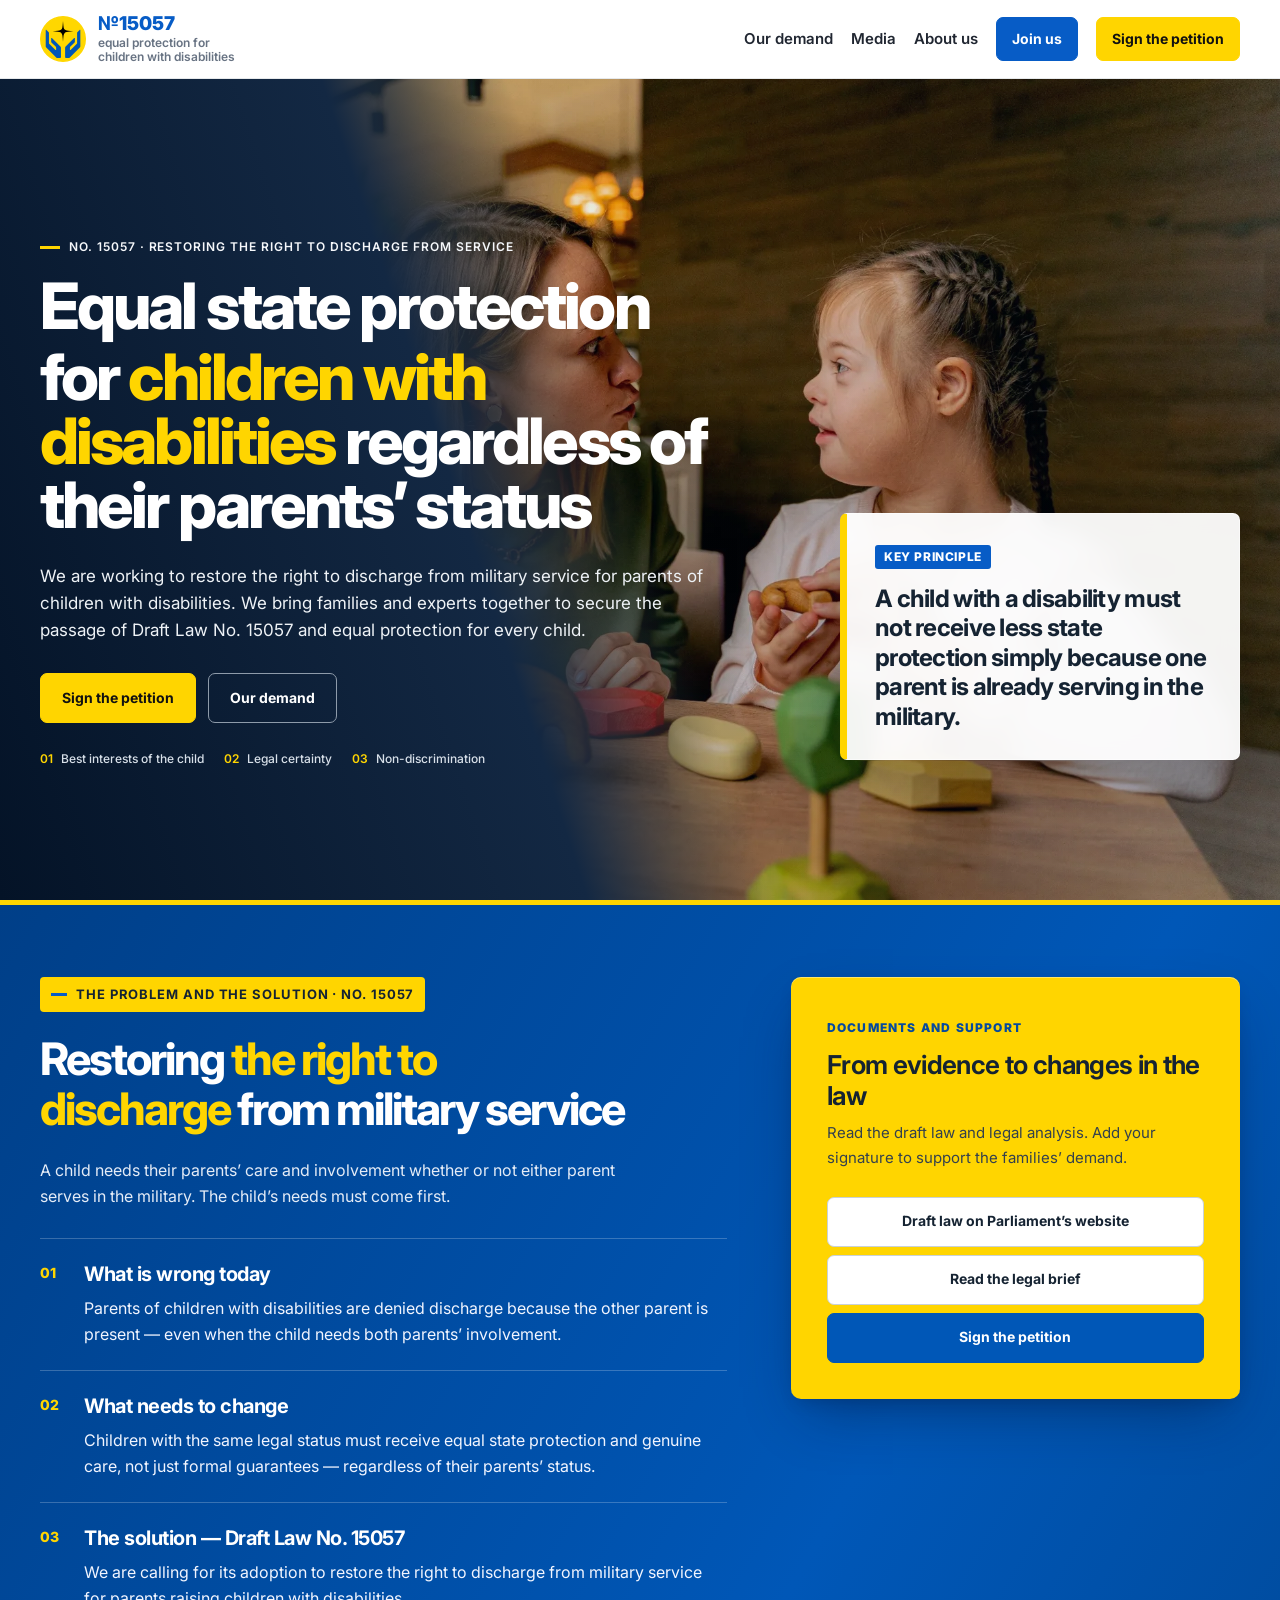
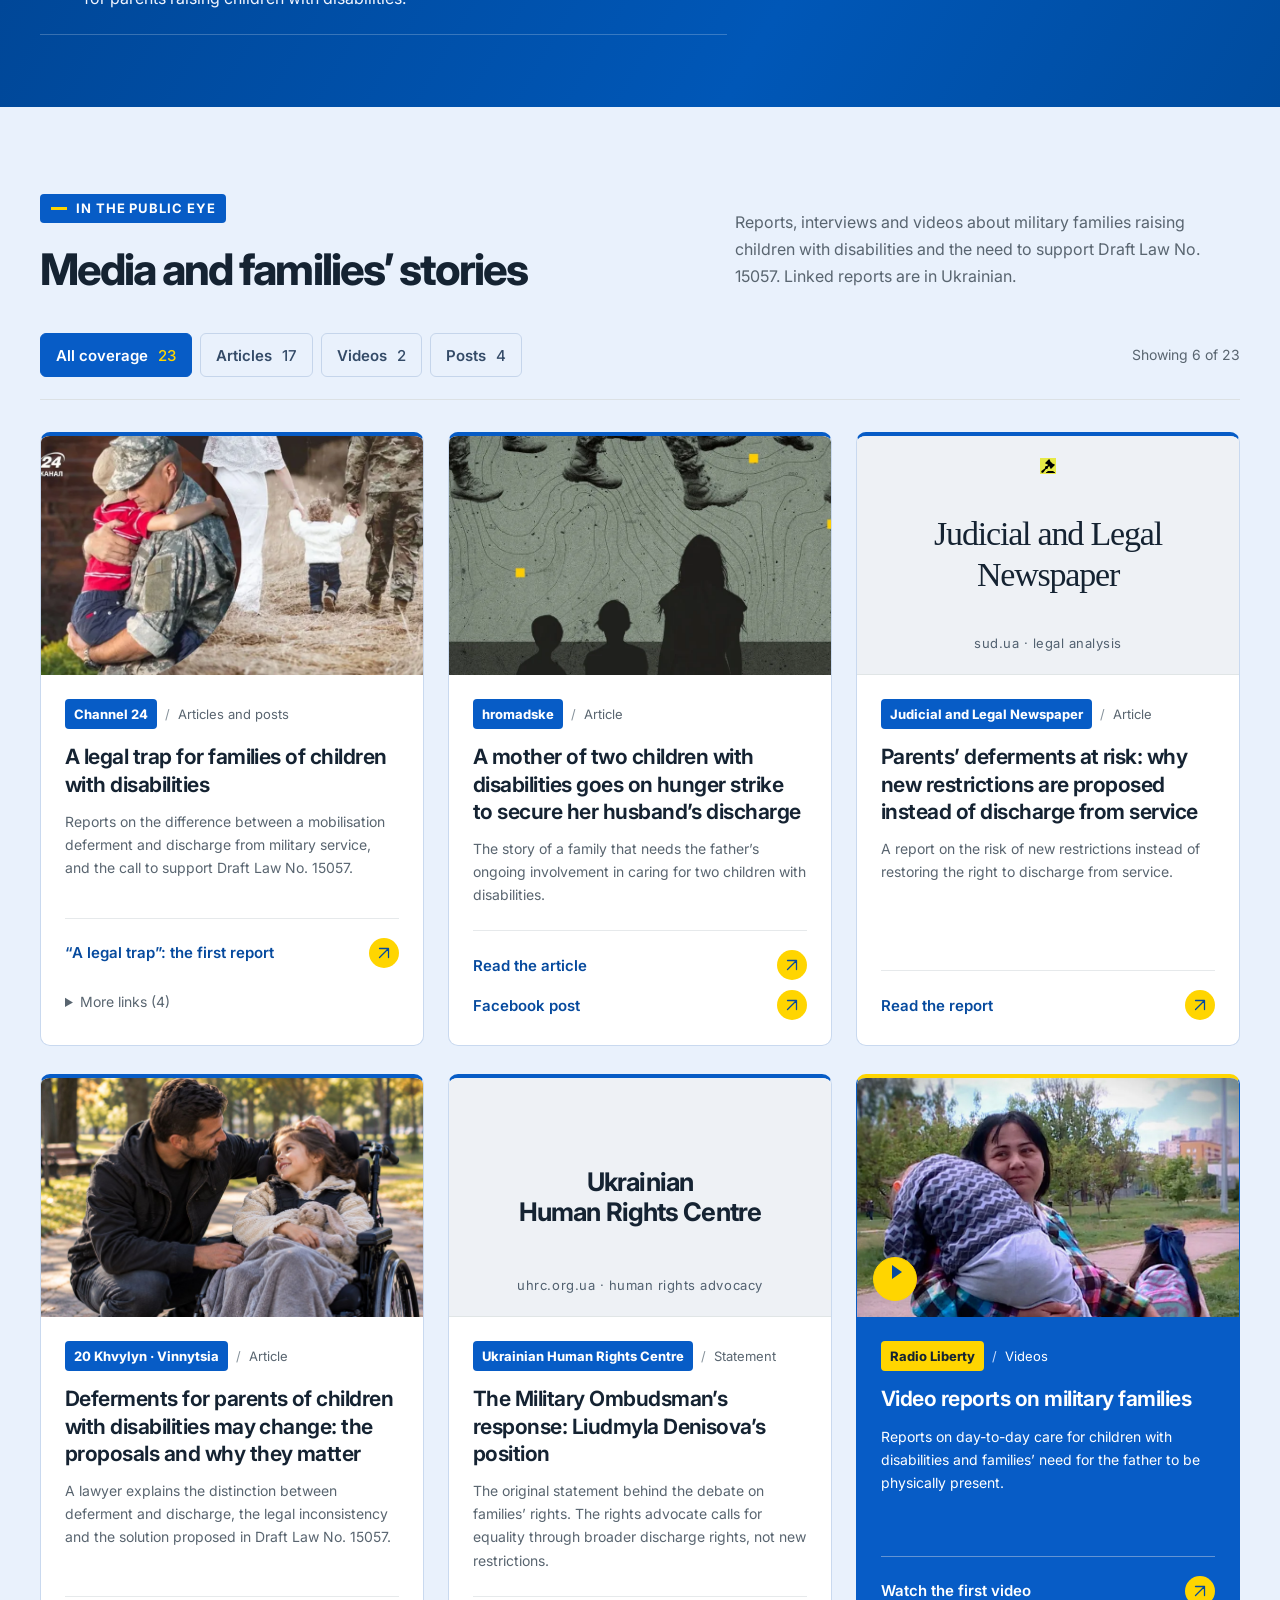
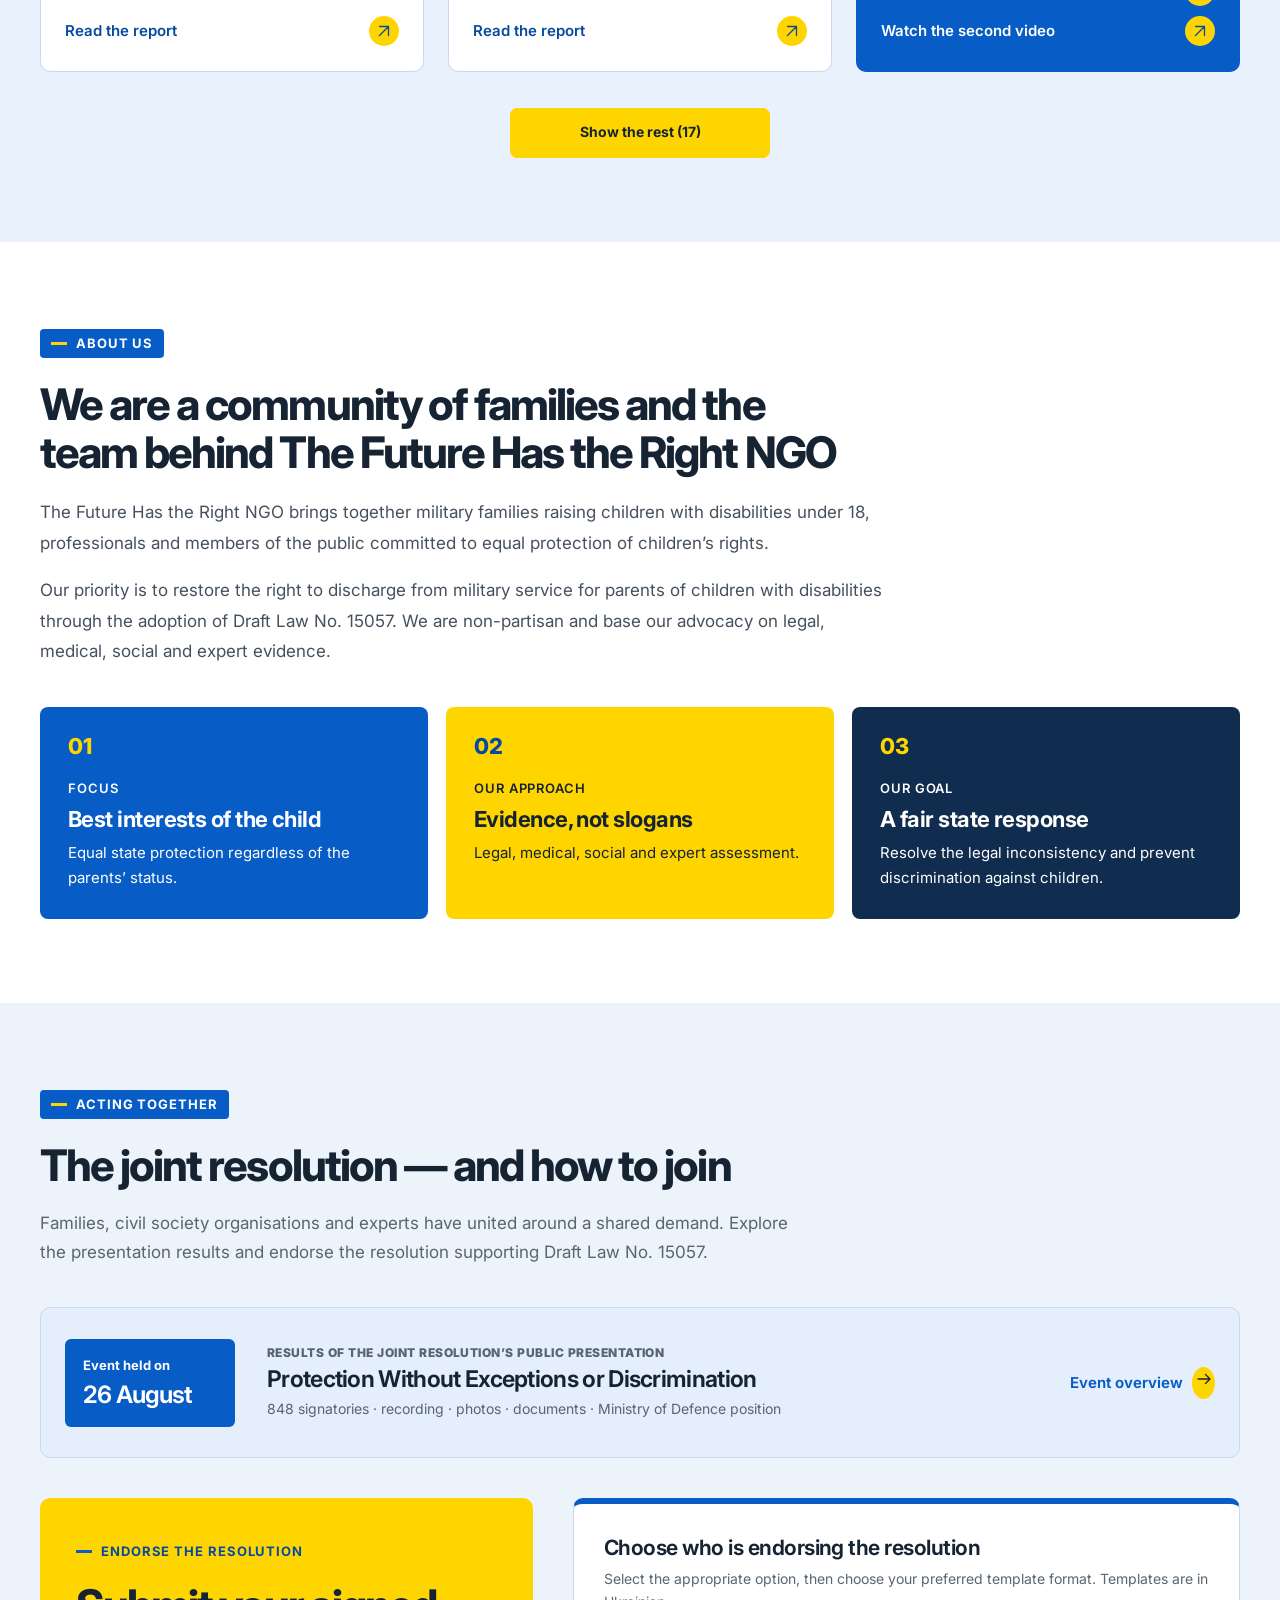
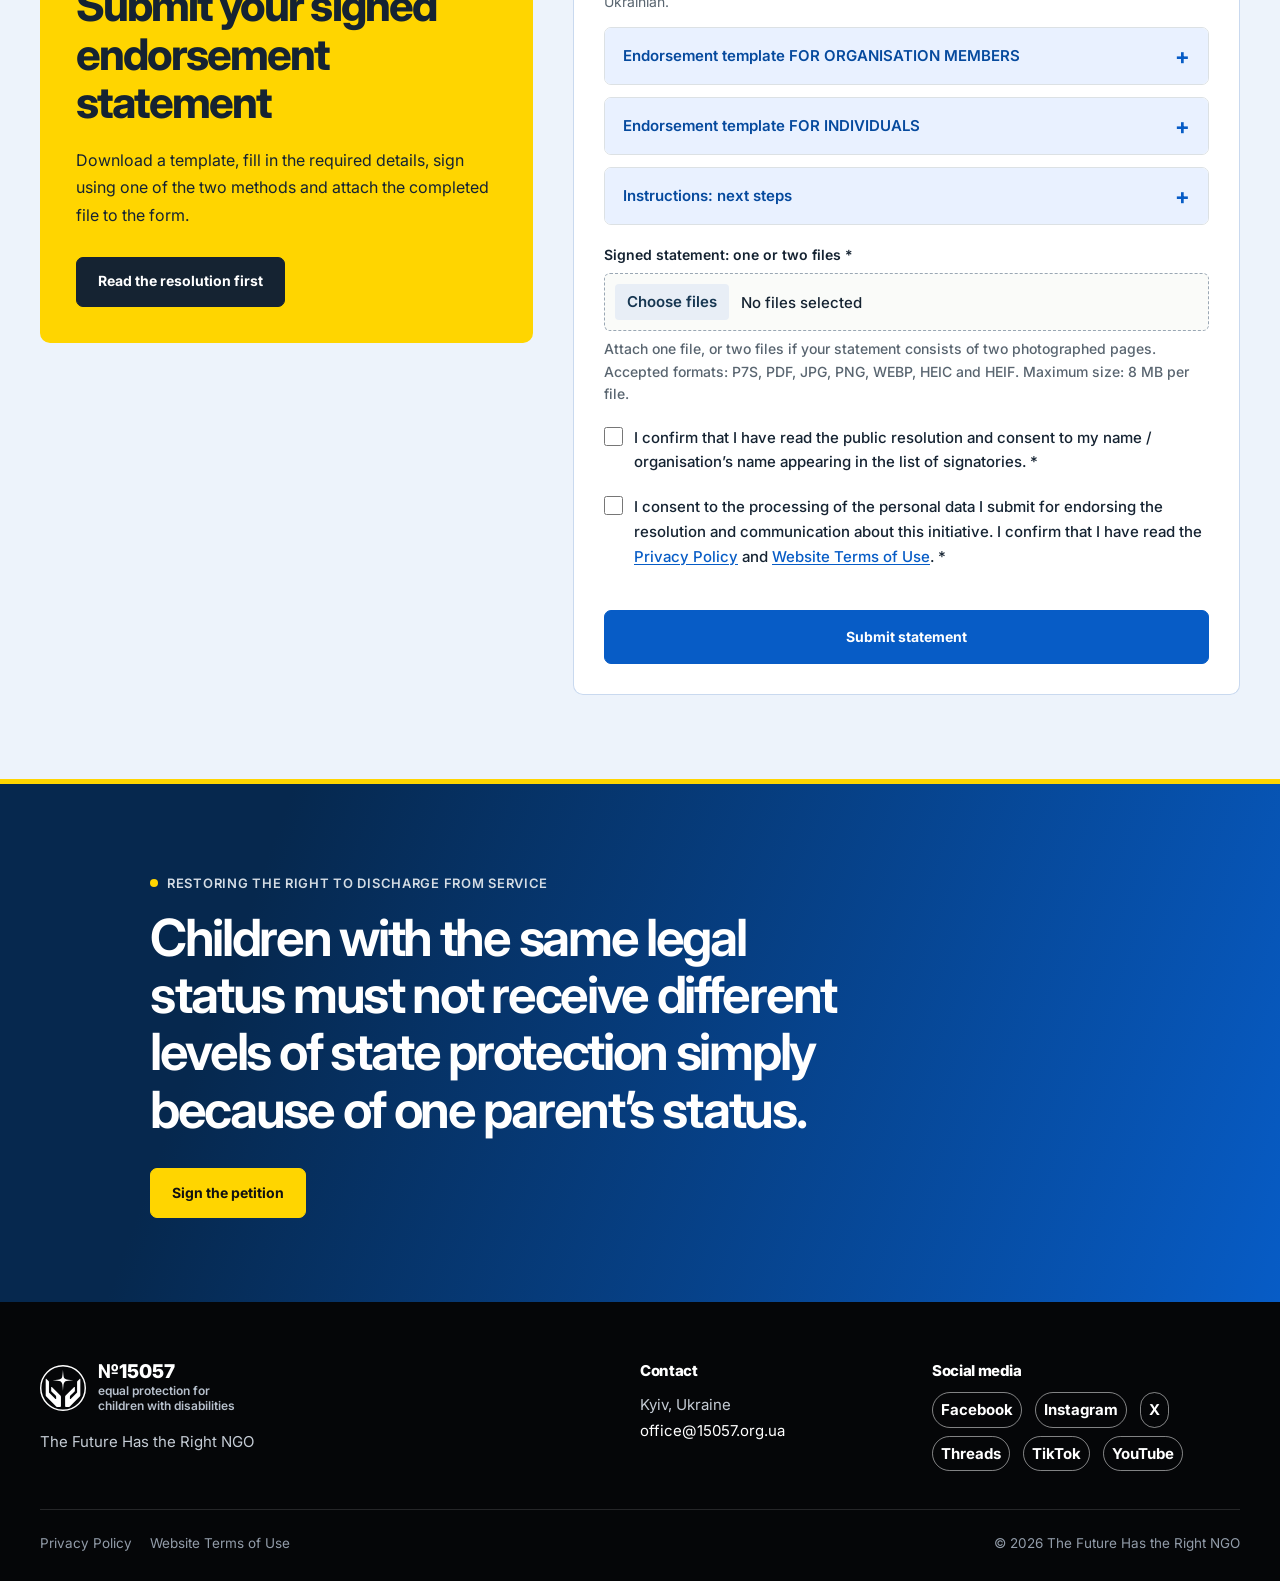
==== commit a53cbaba: "Add files via upload" ====
--- a/en/index.html
+++ b/en/index.html
@@ -2,28 +2,28 @@
 
 <html lang="en">
 <head>
+<meta name="robots" content="noindex, nofollow">
+<script defer src="/preview-mode.js"></script>
 <meta charset="utf-8"/>
 <meta content="width=device-width, initial-scale=1" name="viewport"/>
 <title>Equal Protection of Children with Disabilities | Draft Law No. 15057</title>
-<meta content="Initiative for equal state protection of children with disabilities regardless of the status of their parents. Resolution, legal brief and accession form regarding Draft Law No. 15057." name="description"/>
-<meta content="index, follow, max-image-preview:large" name="robots"/>
+<meta content="Restoring the right to discharge from military service for parents of children with disabilities. The Future Has the Right NGO: Draft Law No. 15057, families’ stories and ways to support the campaign." name="description"/>
+
 <meta content="#0e2038" name="theme-color"/>
 <link href="https://15057.org.ua/en/" rel="canonical"/>
-<meta content="en_US" property="og:locale"/>
+<meta content="en_GB" property="og:locale"/>
 <meta content="website" property="og:type"/>
-<meta content="NGO “The Future Has the Right” · No. 15057" property="og:site_name"/>
-<meta content="Equal state protection of children with disabilities" property="og:title"/>
-<meta content="Public resolution and initiative in support of equal state protection of children with disabilities regardless of the status of their parents." property="og:description"/>
+<meta content="The Future Has the Right NGO · No. 15057" property="og:site_name"/>
+<meta content="Equal state protection for children with disabilities" property="og:title"/>
+<meta content="Restoring the right to discharge from military service for parents of children with disabilities. Support Draft Law No. 15057 and equal protection regardless of their parents’ status." property="og:description"/>
 <meta content="https://15057.org.ua/en/" property="og:url"/>
 <meta content="https://15057.org.ua/assets/hero-family.webp" property="og:image"/>
-<meta content="Equal state protection of children with disabilities" property="og:image:alt"/>
+<meta content="Equal state protection for children with disabilities" property="og:image:alt"/>
 <meta content="summary_large_image" name="twitter:card"/>
-<meta content="Equal state protection of children with disabilities" name="twitter:title"/>
-<meta content="Resolution and endorsement form concerning Draft Law No. 15057." name="twitter:description"/>
+<meta content="Equal state protection for children with disabilities" name="twitter:title"/>
+<meta content="Restoring the right to discharge from military service for parents of children with disabilities. A campaign supporting Draft Law No. 15057." name="twitter:description"/>
 <meta content="https://15057.org.ua/assets/hero-family.webp" name="twitter:image"/>
   <meta name="facebook-domain-verification" content="3u1ors238sh7xvao89wrvj93m7zm26" />
-<link href="/assets/logo.svg" rel="icon" type="image/png"/>
-  <link rel="canonical" href="https://15057.org.ua/en/">
 <link rel="alternate" hreflang="uk" href="https://15057.org.ua/">
 <link rel="alternate" hreflang="en" href="https://15057.org.ua/en/">
 <link rel="alternate" hreflang="x-default" href="https://15057.org.ua/">
@@ -42,7 +42,38 @@
     }
   </style>
 
-  <link rel="stylesheet" href="styles.css">
+  <link rel="stylesheet" href="/styles.css">
+  <link rel="stylesheet" href="/home-refined.css">
+<link rel="stylesheet" href="/en/localization.css">
+
+  <!-- Layout shared with the Ukrainian homepage. -->
+  <style id="homepage-structure">
+    .home-refined #bill { position: relative; border-top: 5px solid var(--yellow); }
+    .home-refined .section-anchor { position: absolute; top: 0; scroll-margin-top: var(--header-h); }
+    .home-refined .campaign-layout { display: grid; grid-template-columns: minmax(0, 1.3fr) minmax(0, .85fr); gap: 64px; align-items: start; }
+    .home-refined #bill .current-agenda-heading > p:last-of-type { margin-bottom: 28px; }
+    .home-refined #bill .current-agenda-points article { grid-template-columns: 28px minmax(0, 1fr); gap: 8px 16px; padding: 22px 0; }
+    .home-refined #bill .current-agenda-points p { grid-column: 2; color: #f1f5ff; }
+    .home-refined #bill .current-agenda-points h3 { font-size: 20px; }
+    .home-refined #bill :focus-visible { outline-color: var(--yellow); }
+    .home-refined #bill .doc-card :focus-visible { outline-color: var(--blue-dark); }
+    .home-refined #bill .doc-card { position: sticky; top: calc(var(--header-h) + 28px); }
+    .home-refined .resolution-overview { margin-bottom: 32px; }
+    .home-refined #join .event-banner { display: block; border: 1px solid #c9d9ef; border-radius: 10px; margin-bottom: 40px; padding: 20px 24px; }
+    .home-refined #join .event-banner-inner { width: 100%; min-height: 100px; }
+    .home-refined .form-section-intro h3 { max-width: 460px; margin: 0 0 20px; font-size: clamp(32px, 3.4vw, 46px); line-height: 1.12; font-weight: 750; letter-spacing: -.045em; text-wrap: balance; }
+    @media (max-width: 1000px) {
+      .home-refined .campaign-layout { grid-template-columns: 1fr; gap: 36px; }
+      .home-refined #bill .doc-card { position: static; }
+    }
+    @media (max-width: 760px) {
+      .home-refined #join .event-banner { padding: 20px; margin-bottom: 28px; }
+      .home-refined #join .event-banner-inner { padding: 0; }
+      .home-refined #bill .current-agenda-points h3 { font-size: 18px; }
+      .home-refined .form-section-intro h3 { font-size: 34px; }
+    }
+  </style>
+
 
   <noscript>
     <style>
@@ -57,40 +88,43 @@
       document.body.classList.add('page-ready');
     });
   </script>
-<script defer="" src="script.js"></script>
+<script defer="" src="/en/script.js"></script>
+<script defer src="/home-refined.js"></script>
+<link rel="icon" type="image/svg+xml" href="/assets/logo.svg">
 </head>
-<body>
+<body class="home-refined">
+<a class="skip-link" href="#main-content">Skip to content</a>
 <header class="site-header" id="top">
 <div class="container nav-wrap">
-<a aria-label="To the top of the page" class="brand" href="#top">
+<a aria-label="Back to the top" class="brand" href="#top">
 <img alt="" src="/assets/logo.svg"/>
-<span><b>№15057</b><small>equal protection of children with disabilities</small></span>
+<span><b>№15057</b><small>equal protection for children with disabilities</small></span>
 </a>
-<button aria-expanded="false" aria-label="Open the menu" class="nav-toggle" type="button">
+<button aria-expanded="false" aria-label="Open menu" class="nav-toggle" type="button">
 <span></span><span></span><span></span>
 </button>
 <nav aria-label="Main navigation" class="site-nav">
+<a href="#bill">Our demand</a>
+<a href="#media">Media</a>
 <a href="#about">About us</a>
-<a href="#media">Media coverage</a>
-<a href="#bill">Draft law</a>
-<a href="#stories">Our stories</a>
-<a class="nav-cta nav-cta-primary" href="https://15057.org.ua/en/#join">Join the resolution</a>
+<a class="nav-cta nav-cta-primary" href="#join">Join us</a>
+<a class="nav-cta" href="https://petition.kmu.gov.ua/petitions/10608" target="_blank" rel="noopener">Sign the petition</a>
 </nav>
 </div>
 </header>
-<main>
+<main id="main-content">
 <section class="hero section">
 <div class="container hero-grid">
 <div class="hero-copy">
-<p class="eyebrow">Public expert meeting · Draft Law No. 15057</p>
+<p class="eyebrow">No. 15057 · Restoring the right to discharge from service</p>
 <h1 class="hero-title">
-<span class="hero-title-main">Equal state protection of children with disabilities</span>
-<span class="hero-title-accent">regardless of the status of their parents</span>
-</h1><figure class="hero-mobile-photo"><img alt="An adult woman communicates with a child during a developmental lesson" decoding="async" loading="eager" src="/assets/hero-mobile-square.webp"/></figure>
-<p class="lead">On July 17, 2026, a public discussion of Draft Law No. 15057 was held with the participation of families of service members, human rights, medical, rehabilitation, social and expert communities. As a result of the meeting, we adopted a joint resolution in support of equal state protection of children with disabilities regardless of the status of their parents.</p>
+<span class="hero-title-main">Equal state protection</span>
+<span class="hero-title-accent">for <mark>children with disabilities</mark> regardless of their parents’ status</span>
+</h1><figure class="hero-mobile-photo"><img alt="A woman and a child taking part in a developmental activity" decoding="async" loading="eager" src="/assets/hero-mobile-square.webp"/></figure>
+<p class="lead">We are working to restore the right to discharge from military service for parents of children with disabilities. We bring families and experts together to secure the passage of Draft Law No. 15057 and equal protection for every child.</p>
 <div class="hero-actions">
-<button class="button primary" data-open-modal="resolution-modal" type="button">Read the resolution</button>
-<a class="button secondary" href="#join">Join</a>
+<a class="button primary" href="https://petition.kmu.gov.ua/petitions/10608" target="_blank" rel="noopener">Sign the petition</a>
+<a class="button secondary" href="#bill">Our demand</a>
 </div>
 <div aria-label="Key principles" class="hero-principles">
 <span><i>01</i> Best interests of the child</span>
@@ -98,37 +132,762 @@
 <span><i>03</i> Non-discrimination</span>
 </div>
 </div>
-<aside aria-label="The key principle of the resolution" class="hero-visual">
+<aside aria-label="Key principle" class="hero-visual">
 <div class="hero-card">
 <div class="hero-card-head">
 <b>Key principle</b>
 </div>
-<blockquote>A child with a disability must not receive a lower level of state protection just because one of the parents is already a service member.</blockquote>
+<blockquote>A child with a disability must not receive less state protection simply because one parent is already serving in the military.</blockquote>
 </div>
 </aside>
 </div>
 </section>
- <a
+<section class="section current-agenda" id="bill" aria-labelledby="bill-title">
+<span id="now" class="section-anchor" aria-hidden="true"></span>
+<div class="container campaign-layout">
+  <div class="current-agenda-heading">
+    <p class="eyebrow">The problem and the solution · No. 15057</p>
+    <h2 id="bill-title">Restoring <mark>the right to discharge</mark> from military service</h2>
+    <p>A child needs their parents’ care and involvement whether or not either parent serves in the military. The child’s needs must come first.</p>
+    <div class="current-agenda-points">
+      <article>
+        <span>01</span>
+        <h3>What is wrong today</h3>
+        <p>Parents of children with disabilities are denied discharge because the other parent is present — even when the child needs both parents’ involvement.</p>
+      </article>
+      <article>
+        <span>02</span>
+        <h3>What needs to change</h3>
+        <p>Children with the same legal status must receive equal state protection and genuine care, not just formal guarantees — regardless of their parents’ status.</p>
+      </article>
+      <article>
+        <span>03</span>
+        <h3>The solution — Draft Law No. 15057</h3>
+        <p>We are calling for its adoption to restore the right to discharge from military service for parents raising children with disabilities.</p>
+      </article>
+    </div>
+  </div>
+  <aside class="doc-card" aria-labelledby="bill-documents-title">
+    <span>Documents and support</span>
+    <h3 id="bill-documents-title">From evidence to changes in the law</h3>
+    <p>Read the draft law and legal analysis. Add your signature to support the families’ demand.</p>
+    <a class="button ghost full" href="https://itd.rada.gov.ua/billinfo/Bills/Card/69674" rel="noopener" target="_blank">Draft law on Parliament’s website</a>
+    <button class="button ghost full" data-open-modal="law-brief-modal" type="button">Read the legal brief</button>
+    <a class="button secondary full" href="https://petition.kmu.gov.ua/petitions/10608" rel="noopener" target="_blank">Sign the petition</a>
+  </aside>
+</div>
+</section>
+<section class="section section-soft media-section" id="media">
+  <div class="container">
+    <div class="media-heading">
+    <div>
+    <p class="eyebrow">In the public eye</p>
+    <h2>Media and families’ stories</h2>
+    </div>
+
+    <p class="section-intro">
+      Reports, interviews and videos about military families raising children with disabilities and the need to support Draft Law No. 15057. Linked reports are in Ukrainian.
+    </p>
+    </div>
+    <div class="media-toolbar" hidden>
+      <div class="media-filters" role="group" aria-label="Type of coverage">
+        <button type="button" data-media-filter="all" aria-pressed="true">All coverage <span>23</span></button>
+        <button type="button" data-media-filter="article" aria-pressed="false">Articles <span>17</span></button>
+        <button type="button" data-media-filter="video" aria-pressed="false">Videos <span>2</span></button>
+        <button type="button" data-media-filter="social" aria-pressed="false">Posts <span>4</span></button>
+      </div>
+      <p class="media-count" role="status" aria-live="polite"></p>
+    </div>
+    <div class="media-grid" id="media-results">
+
+      <article class="media-card media-card-wide" data-media-type="article">
+        <a class="media-cover" href="https://24tv.ua/law/tse-pravova-pastka-chomu-rodini-osoblivimi-ditmi-ne-mozhut-povernuti_n3095006" target="_blank" rel="noopener noreferrer" aria-label="Channel 24: read the article">
+          <span class="media-cover-fallback" aria-hidden="true">Channel 24</span>
+          <img src="/assets/media/24tv.webp" alt="Image from Channel 24’s report on unequal legal protection" width="720" height="450" loading="lazy" decoding="async">
+        </a>
+        <div class="media-card-top">
+          <span class="media-outlet">Channel 24</span>
+          <span class="media-kind">Articles and posts</span>
+        </div>
+
+        <h3>A legal trap for families of children with disabilities</h3>
+
+        <p>
+          Reports on the difference between a mobilisation deferment and discharge from military service, and the call to support Draft Law No. 15057.
+        </p>
+
+        <div class="media-links">
+          <a
+            href="https://24tv.ua/law/tse-pravova-pastka-chomu-rodini-osoblivimi-ditmi-ne-mozhut-povernuti_n3095006"
+            rel="noopener noreferrer"
+            target="_blank"
+          >
+            <span>“A legal trap”: the first report</span>
+            <b aria-hidden="true">↗</b>
+          </a>
+
+          <a
+            href="https://24tv.ua/law/verhovnu-radu-zaklikayut-uhvaliti-zakonoproyekt-15057-shho-kazhut_n3109324"
+            rel="noopener noreferrer"
+            target="_blank"
+          >
+            <span>The call to pass Draft Law No. 15057</span>
+            <b aria-hidden="true">↗</b>
+          </a>
+
+          <a
+            href="https://www.facebook.com/share/p/1NMh7XBr1J/"
+            rel="noopener noreferrer"
+            target="_blank"
+          >
+            <span>Facebook post 1</span>
+            <b aria-hidden="true">↗</b>
+          </a>
+
+          <a
+            href="https://www.facebook.com/share/p/1EkaJLdx1A/"
+            rel="noopener noreferrer"
+            target="_blank"
+          >
+            <span>Facebook post 2</span>
+            <b aria-hidden="true">↗</b>
+          </a>
+
+          <a
+            href="https://www.facebook.com/share/p/1H12AnJFvg/"
+            rel="noopener noreferrer"
+            target="_blank"
+          >
+            <span>Facebook post 3</span>
+            <b aria-hidden="true">↗</b>
+          </a>
+        </div>
+      </article>
+
+      <article class="media-card" data-media-type="article">
+        <a class="media-cover" href="https://hromadske.ua/suspilstvo/264101-mama-dvokh-ditey-z-invalidnistiu-oholosyla-holoduvannia-shchob-yiyi-cholovika-zvilnyly-zi-sluzby-iaki-perspektyvy" target="_blank" rel="noopener noreferrer" aria-label="hromadske: read the article">
+          <span class="media-cover-fallback" aria-hidden="true">hromadske</span>
+          <img src="/assets/media/hromadske.webp" alt="Image from hromadske’s report on a family’s story" width="720" height="450" loading="lazy" decoding="async">
+        </a>
+        <div class="media-card-top">
+          <span class="media-outlet">hromadske</span>
+          <span class="media-kind">Article</span>
+        </div>
+
+        <h3>
+          A mother of two children with disabilities goes on hunger strike to secure her husband’s discharge
+        </h3>
+
+        <p>
+          The story of a family that needs the father’s ongoing involvement in caring for two children with disabilities.
+        </p>
+
+        <div class="media-links">
+          <a
+            href="https://hromadske.ua/suspilstvo/264101-mama-dvokh-ditey-z-invalidnistiu-oholosyla-holoduvannia-shchob-yiyi-cholovika-zvilnyly-zi-sluzby-iaki-perspektyvy"
+            rel="noopener noreferrer"
+            target="_blank"
+          >
+            <span>Read the article</span>
+            <b aria-hidden="true">↗</b>
+          </a>
+
+          <a
+            href="https://www.facebook.com/share/p/194J1foiYF/"
+            rel="noopener noreferrer"
+            target="_blank"
+          >
+            <span>Facebook post</span>
+            <b aria-hidden="true">↗</b>
+          </a>
+        </div>
+      </article>
+
+      <article class="media-card" data-media-type="article">
+        <a class="media-cover media-cover-brand" href="https://sud.ua/uk/news/publication/374675-vidstrochka-dlia-batkiv-ditei-z-invalidnistiu-pid-zahrozoiu-chomu-zamist-zvilnennia-iz-viiskovoi-sluzhby-proponuiut-novi-obmezhennia" target="_blank" rel="noopener noreferrer" aria-label="Judicial and Legal Newspaper: read the report">
+          <img class="media-source-icon" src="/assets/media/sud-logo.png" alt="" width="16" height="16" loading="lazy"><span class="media-cover-fallback">Judicial and Legal<br>Newspaper</span>
+          <span class="media-brand-domain" aria-hidden="true">sud.ua · legal analysis</span>
+        </a>
+        <div class="media-card-top">
+          <span class="media-outlet">Judicial and Legal Newspaper</span>
+          <span class="media-kind">Article</span>
+        </div>
+        <h3>Parents’ deferments at risk: why new restrictions are proposed instead of discharge from service</h3>
+        <p>A report on the risk of new restrictions instead of restoring the right to discharge from service.</p>
+        <div class="media-links">
+          <a href="https://sud.ua/uk/news/publication/374675-vidstrochka-dlia-batkiv-ditei-z-invalidnistiu-pid-zahrozoiu-chomu-zamist-zvilnennia-iz-viiskovoi-sluzhby-proponuiut-novi-obmezhennia" rel="noopener noreferrer" target="_blank"><span>Read the report</span><b aria-hidden="true">↗</b></a>
+        </div>
+      </article>
+
+      <article class="media-card" data-media-type="article">
+        <a class="media-cover" href="https://vn.20minut.ua/Podii/vidstrochka-dlya-batkiv-ditey-z-invalidnistyu-mozhe-zminitisya-scho-pr-12010057.html" target="_blank" rel="noopener noreferrer" aria-label="20 Khvylyn · Vinnytsia: read the report">
+          <span class="media-cover-fallback" aria-hidden="true">20 Khvylyn · Vinnytsia</span>
+          <img src="/assets/media/october-20min.jpg" alt="Cover image: 20 Khvylyn · Vinnytsia" width="720" height="450" loading="lazy" decoding="async">
+        </a>
+        <div class="media-card-top">
+          <span class="media-outlet">20 Khvylyn · Vinnytsia</span>
+          <span class="media-kind">Article</span>
+        </div>
+        <h3>Deferments for parents of children with disabilities may change: the proposals and why they matter</h3>
+        <p>A lawyer explains the distinction between deferment and discharge, the legal inconsistency and the solution proposed in Draft Law No. 15057.</p>
+        <div class="media-links">
+          <a href="https://vn.20minut.ua/Podii/vidstrochka-dlya-batkiv-ditey-z-invalidnistyu-mozhe-zminitisya-scho-pr-12010057.html" rel="noopener noreferrer" target="_blank"><span>Read the report</span><b aria-hidden="true">↗</b></a>
+        </div>
+      </article>
+
+      <article class="media-card" data-media-type="article">
+        <a class="media-cover media-cover-brand" href="https://uhrc.org.ua/%d0%bd%d0%b0%d1%88%d1%96-%d0%bd%d0%be%d0%b2%d0%b8%d0%bd%d0%b8/%d0%b2%d1%96%d0%b4%d1%81%d1%82%d1%80%d0%be%d1%87%d0%ba%d0%b8-%d0%b2%d1%96%d0%b4-%d0%bc%d0%be%d0%b1%d1%96%d0%bb%d1%96%d0%b7%d0%b0%d1%86%d1%96%d1%97-%d0%b4%d0%bb%d1%8f-%d1%80%d0%be%d0%b4%d0%b8%d0%bd/" target="_blank" rel="noopener noreferrer" aria-label="Ukrainian Human Rights Centre: read the statement">
+          <span class="media-cover-fallback media-publisher-title">Ukrainian<br>Human Rights Centre</span>
+          <span class="media-brand-domain" aria-hidden="true">uhrc.org.ua · human rights advocacy</span>
+        </a>
+        <div class="media-card-top">
+          <span class="media-outlet">Ukrainian Human Rights Centre</span>
+          <span class="media-kind">Statement</span>
+        </div>
+        <h3>The Military Ombudsman’s response: Liudmyla Denisova’s position</h3>
+        <p>The original statement behind the debate on families’ rights. The rights advocate calls for equality through broader discharge rights, not new restrictions.</p>
+        <div class="media-links">
+          <a href="https://uhrc.org.ua/%d0%bd%d0%b0%d1%88%d1%96-%d0%bd%d0%be%d0%b2%d0%b8%d0%bd%d0%b8/%d0%b2%d1%96%d0%b4%d1%81%d1%82%d1%80%d0%be%d1%87%d0%ba%d0%b8-%d0%b2%d1%96%d0%b4-%d0%bc%d0%be%d0%b1%d1%96%d0%bb%d1%96%d0%b7%d0%b0%d1%86%d1%96%d1%97-%d0%b4%d0%bb%d1%8f-%d1%80%d0%be%d0%b4%d0%b8%d0%bd/" rel="noopener noreferrer" target="_blank"><span>Read the report</span><b aria-hidden="true">↗</b></a>
+        </div>
+      </article>
+
+      <article class="media-card" data-media-type="video">
+        <a class="media-cover media-cover-video" href="https://www.facebook.com/reel/977636208365276" target="_blank" rel="noopener noreferrer" aria-label="Radio Liberty: watch the video">
+          <span class="media-cover-fallback" aria-hidden="true">Radio Liberty</span>
+          <img src="/assets/media/svoboda.webp" alt="Still from Radio Liberty’s report" width="720" height="450" loading="lazy" decoding="async">
+          <span class="media-play" aria-hidden="true">▶</span>
+        </a>
+        <div class="media-card-top">
+          <span class="media-outlet">Radio Liberty</span>
+          <span class="media-kind">Videos</span>
+        </div>
+
+        <h3>Video reports on military families</h3>
+
+        <p>
+          Reports on day-to-day care for children with disabilities and families’ need for the father to be physically present.
+        </p>
+
+        <div class="media-links">
+          <a
+            href="https://www.facebook.com/reel/977636208365276"
+            rel="noopener noreferrer"
+            target="_blank"
+          >
+            <span>Watch the first video</span>
+            <b aria-hidden="true">↗</b>
+          </a>
+
+          <a
+            href="https://www.facebook.com/share/r/1LBZR3vjsb/"
+            rel="noopener noreferrer"
+            target="_blank"
+          >
+            <span>Watch the second video</span>
+            <b aria-hidden="true">↗</b>
+          </a>
+        </div>
+      </article>
+
+      <article class="media-card" data-media-type="article">
+        <a class="media-cover media-cover-brand" href="https://sud.ua/uk/news/publication/375091-vidstrochka-dlia-batkiv-ditei-z-invalidnistiu-pid-pytanniam-tiahar-mobilizatsii-khochut-pereklasty-na-tiazhkokhvorykh-ditei" target="_blank" rel="noopener noreferrer" aria-label="Judicial and Legal Newspaper: read the report">
+          <img class="media-source-icon" src="/assets/media/sud-logo.png" alt="" width="16" height="16" loading="lazy"><span class="media-cover-fallback">Judicial and Legal<br>Newspaper</span>
+          <span class="media-brand-domain" aria-hidden="true">sud.ua · children’s rights</span>
+        </a>
+        <div class="media-card-top">
+          <span class="media-outlet">Judicial and Legal Newspaper</span>
+          <span class="media-kind">Article</span>
+        </div>
+        <h3>Parents’ deferments in question: the burden of mobilisation could fall on seriously ill children</h3>
+        <p>A report on risks to children with disabilities in the debate over changes to family protections.</p>
+        <div class="media-links">
+          <a href="https://sud.ua/uk/news/publication/375091-vidstrochka-dlia-batkiv-ditei-z-invalidnistiu-pid-pytanniam-tiahar-mobilizatsii-khochut-pereklasty-na-tiazhkokhvorykh-ditei" rel="noopener noreferrer" target="_blank"><span>Read the report</span><b aria-hidden="true">↗</b></a>
+        </div>
+      </article>
+
+      <article class="media-card media-card-wide" data-media-type="article">
+        <a class="media-cover media-cover-brand" href="https://sud.ua/uk/news/publication/366056-batky-tiazhkokhvorykh-ditei-ne-mozhut-zvilnytysia-z-armii-chomu-rodyny-chekaiut-na-zakonoproiekt-15057" target="_blank" rel="noopener noreferrer" aria-label="Judicial and Legal Newspaper: read the report">
+          <img class="media-source-icon" src="/assets/media/sud-logo.png" alt="" width="16" height="16" loading="lazy">
+          <span class="media-cover-fallback">Judicial and Legal<br>Newspaper</span>
+          <span class="media-brand-domain" aria-hidden="true">sud.ua · legal analysis</span>
+        </a>
+        <div class="media-card-top">
+          <span class="media-outlet">Judicial and Legal Newspaper</span>
+          <span class="media-kind">Legal analysis</span>
+        </div>
+
+        <h3>
+          Why the state must address unequal legal protection for parents of children with disabilities
+        </h3>
+
+        <p>
+          Legal reports on barriers to discharge on family grounds and the loss of family protections after mobilisation.
+        </p>
+
+        <div class="media-links">
+          <a
+            href="https://sud.ua/uk/news/publication/366056-batky-tiazhkokhvorykh-ditei-ne-mozhut-zvilnytysia-z-armii-chomu-rodyny-chekaiut-na-zakonoproiekt-15057"
+            rel="noopener noreferrer"
+            target="_blank"
+          >
+            <span>Why families are waiting for Draft Law No. 15057</span>
+            <b aria-hidden="true">↗</b>
+          </a>
+
+          <a
+            href="https://sud.ua/uk/news/publication/366865-batky-ditei-z-invalidnistiu-pislia-mobilizatsii-vtrachaiut-pravo-na-simeini-harantii-chomu-derzhava-maie-usunuty-pravovu-nerivnist"
+            rel="noopener noreferrer"
+            target="_blank"
+          >
+            <span>Family protections lost after mobilisation</span>
+            <b aria-hidden="true">↗</b>
+          </a>
+
+          <a
+            href="https://www.facebook.com/share/p/1H5HfkbJh3/"
+            rel="noopener noreferrer"
+            target="_blank"
+          >
+            <span>Facebook post 1</span>
+            <b aria-hidden="true">↗</b>
+          </a>
+
+          <a
+            href="https://www.facebook.com/share/p/184mcPNgMf/"
+            rel="noopener noreferrer"
+            target="_blank"
+          >
+            <span>Facebook post 2</span>
+            <b aria-hidden="true">↗</b>
+          </a>
+        </div>
+      </article>
+
+      <article class="media-card" data-media-type="article">
+        <a class="media-cover" href="https://suspilne.media/cherkasy/1320993-a-na-mezi-povnogo-visnazenna-cerkasanka-prosit-dozvoliti-zvilnati-vid-sluzbi-batkiv-ditej-z-invalidnistu/" target="_blank" rel="noopener noreferrer" aria-label="Suspilne Cherkasy: read the article">
+          <span class="media-cover-fallback" aria-hidden="true">Suspilne<br>Cherkasy</span>
+          <img src="/assets/media/suspilne.webp" alt="Image from Suspilne Cherkasy’s report" width="720" height="450" loading="lazy" decoding="async">
+        </a>
+        <div class="media-card-top">
+          <span class="media-outlet">Suspilne Cherkasy</span>
+          <span class="media-kind">Article</span>
+        </div>
+
+        <h3>
+          “I am close to complete exhaustion”: a mother calls for discharge rights for parents of children with disabilities
+        </h3>
+
+        <p>
+          The story of a mother managing treatment, rehabilitation and ongoing care for her children on her own.
+        </p>
+
+        <div class="media-links">
+          <a
+            href="https://suspilne.media/cherkasy/1320993-a-na-mezi-povnogo-visnazenna-cerkasanka-prosit-dozvoliti-zvilnati-vid-sluzbi-batkiv-ditej-z-invalidnistu/"
+            rel="noopener noreferrer"
+            target="_blank"
+          >
+            <span>Read the article</span>
+            <b aria-hidden="true">↗</b>
+          </a>
+        </div>
+      </article>
+
+      <article class="media-card" data-media-type="article">
+        <a class="media-cover" href="https://kp.ua/ua/politics/a737276-prizov-batkiv-ditej-z-invalidnistju-shcho-khochut-zminiti-v-pravilakh-mobilizatsiji" target="_blank" rel="noopener noreferrer" aria-label="Korotko Pro: read the report">
+          <span class="media-cover-fallback" aria-hidden="true">Korotko Pro</span>
+          <img src="/assets/media/october-kp-changes.jpg" alt="Cover image: Korotko Pro" width="720" height="450" loading="lazy" decoding="async">
+        </a>
+        <div class="media-card-top">
+          <span class="media-outlet">Korotko Pro</span>
+          <span class="media-kind">Article</span>
+        </div>
+        <h3>Mobilising parents of children with disabilities: proposed changes to the rules</h3>
+        <p>An overview with a lawyer’s commentary on why children’s equal needs should not lead to fewer protections for families.</p>
+        <div class="media-links">
+          <a href="https://kp.ua/ua/politics/a737276-prizov-batkiv-ditej-z-invalidnistju-shcho-khochut-zminiti-v-pravilakh-mobilizatsiji" rel="noopener noreferrer" target="_blank"><span>Read the report</span><b aria-hidden="true">↗</b></a>
+        </div>
+      </article>
+
+      <article class="media-card" data-media-type="article">
+        <a class="media-cover" href="https://kp.ua/ua/politics/a732400-vijskovikh-ne-vidpuskajut-dohljadati-ditej-z-invalidnistju-a-tsivilnim-dajut-vidstrochku" target="_blank" rel="noopener noreferrer" aria-label="KP in Ukraine: read the article">
+          <span class="media-cover-fallback" aria-hidden="true">KP in Ukraine</span>
+          <img src="/assets/media/kp.webp" alt="Image from KP in Ukraine’s report" width="720" height="450" loading="lazy" decoding="async">
+        </a>
+        <div class="media-card-top">
+          <span class="media-outlet">KP in Ukraine</span>
+          <span class="media-kind">Article</span>
+        </div>
+
+        <h3>
+          Service members cannot leave to care for children with disabilities, while civilians receive deferments
+        </h3>
+
+        <p>
+          A report on the legal inconsistency that gives identical family circumstances different legal consequences.
+        </p>
+
+        <div class="media-links">
+          <a
+            href="https://kp.ua/ua/politics/a732400-vijskovikh-ne-vidpuskajut-dohljadati-ditej-z-invalidnistju-a-tsivilnim-dajut-vidstrochku"
+            rel="noopener noreferrer"
+            target="_blank"
+          >
+            <span>Read the article</span>
+            <b aria-hidden="true">↗</b>
+          </a>
+
+          <a
+            href="https://www.facebook.com/share/p/1Tsv8dKiXf/"
+            rel="noopener noreferrer"
+            target="_blank"
+          >
+            <span>Facebook post</span>
+            <b aria-hidden="true">↗</b>
+          </a>
+        </div>
+      </article>
+
+      <article class="media-card" data-media-type="social">
+        <a class="media-cover media-cover-contain" href="https://www.facebook.com/oksana.levkova.52/posts/28290846043949741/" target="_blank" rel="noopener noreferrer" aria-label="Oksana Levkova: read the post">
+          <span class="media-cover-fallback" aria-hidden="true">Oksana Levkova</span>
+          <img src="/assets/media/october-levkova.jpg" alt="Preview of Oksana Levkova’s post" width="720" height="450" loading="lazy" decoding="async">
+        </a>
+        <div class="media-card-top">
+          <span class="media-outlet">Oksana Levkova</span>
+          <span class="media-kind">Facebook</span>
+        </div>
+
+        <h3>Posts supporting Draft Law No. 15057</h3>
+
+        <p>
+          Reports on the legal inconsistency and families whose children with disabilities are left without their father’s help.
+        </p>
+
+        <div class="media-links">
+          <a href="https://www.facebook.com/oksana.levkova.52/posts/28290846043949741/" rel="noopener noreferrer" target="_blank"><span>A family’s story from Slobozhanshchyna</span><b aria-hidden="true">↗</b></a>
+          <a
+            href="https://www.facebook.com/share/p/1KU91Qg9CC/"
+            rel="noopener noreferrer"
+            target="_blank"
+          >
+            <span>First post</span>
+            <b aria-hidden="true">↗</b>
+          </a>
+
+          <a
+            href="https://www.facebook.com/share/p/1Bb8YQneY5/"
+            rel="noopener noreferrer"
+            target="_blank"
+          >
+            <span>Second post</span>
+            <b aria-hidden="true">↗</b>
+          </a>
+        </div>
+      </article>
+
+      <article class="media-card" data-media-type="article">
+        <a class="media-cover" href="https://minfin.com.ua/ua/2026/05/14/173827290/" target="_blank" rel="noopener noreferrer" aria-label="Minfin: read the report">
+          <span class="media-cover-fallback" aria-hidden="true">Minfin</span>
+          <img src="/assets/media/minfin.webp" alt="Image from Minfin’s report" width="720" height="450" loading="lazy" decoding="async">
+        </a>
+        <div class="media-card-top">
+          <span class="media-outlet">Minfin</span>
+          <span class="media-kind">Article</span>
+        </div>
+
+        <h3>Families’ circumstances and Draft Law No. 15057</h3>
+
+        <p>
+          A report on unequal protection for children with disabilities after a parent is mobilised.
+        </p>
+
+        <div class="media-links">
+          <a
+            href="https://minfin.com.ua/ua/2026/05/14/173827290/"
+            rel="noopener noreferrer"
+            target="_blank"
+          >
+            <span>Read the report</span>
+            <b aria-hidden="true">↗</b>
+          </a>
+        </div>
+      </article>
+
+      <article class="media-card" data-media-type="article">
+        <a class="media-cover" href="https://expres.online/lyudi-i-problemi/mati-dvokh-ditey-z-invalidnistyu-ogolosila-goloduvannya" target="_blank" rel="noopener noreferrer" aria-label="Expres: read the article">
+          <span class="media-cover-fallback" aria-hidden="true">Expres</span>
+          <img src="/assets/media/expres.webp" alt="Image from Expres’s report" width="720" height="450" loading="lazy" decoding="async">
+        </a>
+        <div class="media-card-top">
+          <span class="media-outlet">Expres</span>
+          <span class="media-kind">Article</span>
+        </div>
+
+        <h3>A mother of two children with disabilities goes on hunger strike</h3>
+
+        <p>
+          A report on a family’s desperation and their demand for equal state guarantees for children with disabilities.
+        </p>
+
+        <div class="media-links">
+          <a
+            href="https://expres.online/lyudi-i-problemi/mati-dvokh-ditey-z-invalidnistyu-ogolosila-goloduvannya"
+            rel="noopener noreferrer"
+            target="_blank"
+          >
+            <span>Read the article</span>
+            <b aria-hidden="true">↗</b>
+          </a>
+        </div>
+      </article>
+
+      <article class="media-card" data-media-type="article">
+        <a class="media-cover" href="https://24tv.ua/law/zmini-do-pravil-vidstrochki-vid-mobilizatsiyi-shho-proponuye_n3158745" target="_blank" rel="noopener noreferrer" aria-label="Channel 24: read the report">
+          <span class="media-cover-fallback" aria-hidden="true">Channel 24</span>
+          <img src="/assets/media/october-24tv-changes.jpg" alt="Cover image: Channel 24" width="720" height="450" loading="lazy" decoding="async">
+        </a>
+        <div class="media-card-top">
+          <span class="media-outlet">Channel 24</span>
+          <span class="media-kind">Article</span>
+        </div>
+        <h3>Ukraine may change deferment grounds: a lawyer explains the initiative</h3>
+        <p>Daria Tarasenko comments on the Military Ombudsman’s proposals and explains the difference between discussing changes and adopting them.</p>
+        <div class="media-links">
+          <a href="https://24tv.ua/law/zmini-do-pravil-vidstrochki-vid-mobilizatsiyi-shho-proponuye_n3158745" rel="noopener noreferrer" target="_blank"><span>Read the report</span><b aria-hidden="true">↗</b></a>
+        </div>
+      </article>
+
+      <article class="media-card" data-media-type="article">
+        <a class="media-cover" href="https://tsn.ua/exclusive/mobilizatsiia-v-ukrayini-chastyna-cholovikiv-nezabarom-moze-vtratyty-vidstrochku-shcho-vidomo-3192055.html" target="_blank" rel="noopener noreferrer" aria-label="TSN: read the report">
+          <span class="media-cover-fallback" aria-hidden="true">TSN</span>
+          <img src="/assets/media/october-tsn.jpg" alt="Cover image: TSN" width="720" height="450" loading="lazy" decoding="async">
+        </a>
+        <div class="media-card-top">
+          <span class="media-outlet">TSN</span>
+          <span class="media-kind">Article</span>
+        </div>
+        <h3>Mobilisation in Ukraine: some men could lose their deferments — what is known</h3>
+        <p>An overview of possible changes for families of people with disabilities and the case for broader parental rights to discharge from service.</p>
+        <div class="media-links">
+          <a href="https://tsn.ua/exclusive/mobilizatsiia-v-ukrayini-chastyna-cholovikiv-nezabarom-moze-vtratyty-vidstrochku-shcho-vidomo-3192055.html" rel="noopener noreferrer" target="_blank"><span>Read the report</span><b aria-hidden="true">↗</b></a>
+        </div>
+      </article>
+
+      <article class="media-card" data-media-type="article">
+        <a class="media-cover" href="https://focus.ua/uk/eksklyuzivy/771027-vidstrochka-vid-mobilizaciji-ta-bronyuvannya-2026-kogo-mozhut-pozbaviti-prava-ta-shcho-zminitsya-fokus" target="_blank" rel="noopener noreferrer" aria-label="Focus: read the report">
+          <span class="media-cover-fallback" aria-hidden="true">Focus</span>
+          <img src="/assets/media/october-focus.jpg" alt="Cover image: Focus" width="720" height="450" loading="lazy" decoding="async">
+        </a>
+        <div class="media-card-top">
+          <span class="media-outlet">Focus</span>
+          <span class="media-kind">Article</span>
+        </div>
+        <h3>Without employment-based protection or deferments: who could face mobilisation under proposed rules</h3>
+        <p>A wider overview of mobilisation proposals with legal commentary, including the situation of parents of children with disabilities and Draft Law No. 15057.</p>
+        <div class="media-links">
+          <a href="https://focus.ua/uk/eksklyuzivy/771027-vidstrochka-vid-mobilizaciji-ta-bronyuvannya-2026-kogo-mozhut-pozbaviti-prava-ta-shcho-zminitsya-fokus" rel="noopener noreferrer" target="_blank"><span>Read the report</span><b aria-hidden="true">↗</b></a>
+        </div>
+      </article>
+
+      <article class="media-card" data-media-type="video">
+        <a class="media-cover media-cover-video" href="https://www.facebook.com/reel/1339299157566988" target="_blank" rel="noopener noreferrer" aria-label="Kyiv News: watch the video">
+          <span class="media-cover-fallback" aria-hidden="true">Kyiv News</span>
+          <img src="/assets/media/kyiv.webp" alt="Still from the Kyiv News video report" width="720" height="450" loading="lazy" decoding="async">
+          <span class="media-play" aria-hidden="true">▶</span>
+        </a>
+        <div class="media-card-top">
+          <span class="media-outlet">Kyiv News</span>
+          <span class="media-kind">Videos</span>
+        </div>
+
+        <h3>Video report on families raising children with disabilities</h3>
+
+        <p>
+          A video on discharge from service for parents whose children need ongoing care.
+        </p>
+
+        <div class="media-links">
+          <a
+            href="https://www.facebook.com/reel/1339299157566988"
+            rel="noopener noreferrer"
+            target="_blank"
+          >
+            <span>Watch the video</span>
+            <b aria-hidden="true">↗</b>
+          </a>
+        </div>
+      </article>
+
+      <article class="media-card" data-media-type="social">
+        <a class="media-cover media-cover-contain" href="https://www.facebook.com/share/p/1LuEo5CGzQ/" target="_blank" rel="noopener noreferrer" aria-label="Network of Parents’ Organisations: read the post">
+          <span class="media-cover-fallback" aria-hidden="true">Network of Parents’ Organisations</span>
+          <img src="/assets/media/parents.webp" alt="Preview of a post by the Network of Parents’ Organisations" width="720" height="450" loading="lazy" decoding="async">
+        </a>
+        <div class="media-card-top">
+          <span class="media-outlet">Network of Parents’ Organisations</span>
+          <span class="media-kind">Facebook</span>
+        </div>
+
+        <h3>Support for families and Draft Law No. 15057</h3>
+
+        <p>
+          The parents’ community’s public position on the need to address unequal legal protection.
+        </p>
+
+        <div class="media-links">
+          <a
+            href="https://www.facebook.com/share/p/1LuEo5CGzQ/"
+            rel="noopener noreferrer"
+            target="_blank"
+          >
+            <span>Read the post</span>
+            <b aria-hidden="true">↗</b>
+          </a>
+        </div>
+      </article>
+
+      <article class="media-card" data-media-type="social">
+        <a class="media-cover" href="https://www.facebook.com/share/p/1962HYJ2F5/" target="_blank" rel="noopener noreferrer" aria-label="Pani v Zakoni: read the post">
+          <span class="media-cover-fallback" aria-hidden="true">Pani v Zakoni</span>
+          <img src="/assets/media/pani.webp" alt="Preview of a Pani v Zakoni post" width="720" height="450" loading="lazy" decoding="async">
+        </a>
+        <div class="media-card-top">
+          <span class="media-outlet">Pani v Zakoni</span>
+          <span class="media-kind">Facebook</span>
+        </div>
+
+        <h3>Protecting the rights of military families</h3>
+
+        <p>
+          A report on the unequal legal protection faced by families raising children with disabilities.
+        </p>
+
+        <div class="media-links">
+          <a
+            href="https://www.facebook.com/share/p/1962HYJ2F5/"
+            rel="noopener noreferrer"
+            target="_blank"
+          >
+            <span>Read the post</span>
+            <b aria-hidden="true">↗</b>
+          </a>
+        </div>
+      </article>
+
+      <article class="media-card" data-media-type="article">
+        <a class="media-cover media-cover-brand" href="https://sud.ua/uk/news/ukraine/374574-vidstrochku-mozhut-zalyshyty-ne-vsim-batkam-ditei-z-invalidnistiu-iaki-novi-umovy-proponuiut" target="_blank" rel="noopener noreferrer" aria-label="Judicial and Legal Newspaper: read the report">
+          <img class="media-source-icon" src="/assets/media/sud-logo.png" alt="" width="16" height="16" loading="lazy"><span class="media-cover-fallback">Judicial and Legal<br>Newspaper</span>
+          <span class="media-brand-domain" aria-hidden="true">sud.ua · news</span>
+        </a>
+        <div class="media-card-top">
+          <span class="media-outlet">Judicial and Legal Newspaper</span>
+          <span class="media-kind">Article</span>
+        </div>
+        <h3>Not all parents of children with disabilities may keep deferments: the proposed conditions</h3>
+        <p>A news report on proposed additional conditions for parents of children with disabilities.</p>
+        <div class="media-links">
+          <a href="https://sud.ua/uk/news/ukraine/374574-vidstrochku-mozhut-zalyshyty-ne-vsim-batkam-ditei-z-invalidnistiu-iaki-novi-umovy-proponuiut" rel="noopener noreferrer" target="_blank"><span>Read the report</span><b aria-hidden="true">↗</b></a>
+        </div>
+      </article>
+
+      <article class="media-card" data-media-type="article">
+        <a class="media-cover media-cover-brand" href="https://enovosty.com/uk/news-ukr/news_society-ukr/full/v-ukraini-xochut-zminiti-pravila-vidstrochki-dlya-rodichiv-lyudej-z-invalidnistyu" target="_blank" rel="noopener noreferrer" aria-label="Economic News: read the report">
+          <span class="media-cover-fallback media-publisher-title">Economic<br>News</span>
+          <span class="media-brand-domain" aria-hidden="true">enovosty.com</span>
+        </a>
+        <div class="media-card-top">
+          <span class="media-outlet">Economic News</span>
+          <span class="media-kind">Article</span>
+        </div>
+        <h3>Ukraine considers changing deferment rules for relatives of people with disabilities</h3>
+        <p>A news report on a possible revision of the rules affecting families of people with disabilities.</p>
+        <div class="media-links">
+          <a href="https://enovosty.com/uk/news-ukr/news_society-ukr/full/v-ukraini-xochut-zminiti-pravila-vidstrochki-dlya-rodichiv-lyudej-z-invalidnistyu" rel="noopener noreferrer" target="_blank"><span>Read the report</span><b aria-hidden="true">↗</b></a>
+        </div>
+      </article>
+
+      <article class="media-card" data-media-type="social">
+        <a class="media-cover media-cover-contain" href="https://www.facebook.com/share/p/1GQ8JEX1Bc/" target="_blank" rel="noopener noreferrer" aria-label="Nadiia Esmanova: read the post">
+          <span class="media-cover-fallback" aria-hidden="true">Nadiia Esmanova</span>
+          <img src="/assets/media/esmanova.webp" alt="Preview of Nadiia Esmanova’s post" width="720" height="450" loading="lazy" decoding="async">
+        </a>
+        <div class="media-card-top">
+          <span class="media-outlet">Nadiia Esmanova</span>
+          <span class="media-kind">Facebook</span>
+        </div>
+
+        <h3>Public support for families and Draft Law No. 15057</h3>
+
+        <p>
+          A post on the need for genuine, rather than merely formal, protection for children with disabilities.
+        </p>
+
+        <div class="media-links">
+          <a
+            href="https://www.facebook.com/share/p/1GQ8JEX1Bc/"
+            rel="noopener noreferrer"
+            target="_blank"
+          >
+            <span>Read the post</span>
+            <b aria-hidden="true">↗</b>
+          </a>
+        </div>
+      </article>
+
+    </div>
+  </div>
+</section>
+<section class="section" id="about">
+<div class="container narrow">
+<p class="eyebrow">About us</p>
+<h2>We are a community of families and the team behind The Future Has the Right NGO</h2>
+<p>The Future Has the Right NGO brings together military families raising children with disabilities under 18, professionals and members of the public committed to equal protection of children’s rights.</p>
+<p>Our priority is to restore the right to discharge from military service for parents of children with disabilities through the adoption of Draft Law No. 15057. We are non-partisan and base our advocacy on legal, medical, social and expert evidence.</p>
+<div class="values">
+<article>
+<span class="value-number">01</span>
+<div><b>Focus</b><strong>Best interests of the child</strong><p>Equal state protection regardless of the parents’ status.</p></div>
+</article>
+<article>
+<span class="value-number">02</span>
+<div><b>Our approach</b><strong>Evidence, not slogans</strong><p>Legal, medical, social and expert assessment.</p></div>
+</article>
+<article>
+<span class="value-number">03</span>
+<div><b>Our goal</b><strong>A fair state response</strong><p>Resolve the legal inconsistency and prevent discrimination against children.</p></div>
+</article>
+</div>
+</div>
+</section>
+<section class="section join-section" id="join" aria-labelledby="join-title">
+<div class="container">
+<div class="resolution-overview">
+<p class="eyebrow">Acting together</p>
+<h2 id="join-title">The joint resolution — and how to join</h2>
+<p class="section-intro">Families, civil society organisations and experts have united around a shared demand. Explore the presentation results and endorse the resolution supporting Draft Law No. 15057.</p>
+</div>
+<a
   class="event-banner event-banner-review"
-  href="event/"
-  aria-label="View the results of the public presentation of the Joint Resolution"
+  href="/en/event/"
+  aria-label="View the results of the public presentation of the joint resolution"
 >
-  <div class="container event-banner-inner">
+  <div class="event-banner-inner">
 
     <div class="event-banner-date">
-      <span>The event took place</span>
-      <strong>August 26</strong>
+      <span>Event held on</span>
+      <strong>26 August</strong>
     </div>
 
     <div class="event-banner-text">
-      <span>Results of the public presentation of the Joint Resolution</span>
+      <span>Results of the joint resolution’s public presentation</span>
 
       <strong>
-        Protection without exceptions and discrimination
+        Protection Without Exceptions or Discrimination
       </strong>
 
       <small>
-  848 signatories · video · photos · documents · position of the Ministry of Defence
+  848 signatories · recording · photos · documents · Ministry of Defence position
 </small>
     </div>
 
@@ -139,1209 +898,144 @@
 
   </div>
 </a>
-<section class="section join-section" id="join">
-<div class="container form-only-layout">
+<div class="form-only-layout">
 <div class="form-section-intro">
-<p class="eyebrow">Join the resolution</p>
-<h2>Submit a signed statement of endorsement</h2>
-<p>Download the template, enter all the necessary data, sign the statement using one of the two methods and attach the completed file to the form.</p>
+<p class="eyebrow">Endorse the resolution</p>
+<h3>Submit your signed endorsement statement</h3>
+<p>Download a template, fill in the required details, sign using one of the two methods and attach the completed file to the form.</p>
+<button class="button ghost" data-open-modal="resolution-modal" type="button">Read the resolution first</button>
 </div>
 <div class="form-panel">
 <form id="join-form" novalidate="">
 <p aria-hidden="true" class="hidden">
-<label>Do not fill <input autocomplete="off" name="website" tabindex="-1"/></label>
+<label>Leave this field blank <input autocomplete="off" name="website" tabindex="-1"/></label>
 </p>
 <div class="statement-preparation field-full">
-<h3>Select who is endorsing the resolution</h3>
-<p class="template-choice-intro">Click on the desired option, and then choose a convenient template format.</p>
+<h3>Choose who is endorsing the resolution</h3>
+<p class="template-choice-intro">Select the appropriate option, then choose your preferred template format. Templates are in Ukrainian.</p>
 
 <details class="template-choice">
 <summary>
-<span class="template-choice-title">STATEMENT OF ENDORSEMENT TEMPLATE FOR ORGANIZATION MEMBERS</span>
-<span class="template-choice-hint">Click to select a format</span>
+<span class="template-choice-title">Endorsement template FOR ORGANISATION MEMBERS</span>
+<span class="template-choice-hint">Select a format</span>
 </summary>
 <div class="template-format-options">
 <a class="button secondary template-format-link" download="" href="/assets/join_template_org.jpg">
 <span>Download the image template</span>
-<small>For printing and filling in by hand</small>
+<small>For printing and completing by hand</small>
 </a>
 <a class="button ghost template-format-link" download="" href="/assets/join_template_org.docx">
-<span>Download the template in .docx format</span>
-<small>To fill out on your phone or computer</small>
+<span>Download the .docx template</span>
+<small>For completing on your phone or computer</small>
 </a>
 </div>
 </details>
 
 <details class="template-choice">
 <summary>
-<span class="template-choice-title">STATEMENT OF ENDORSEMENT TEMPLATE FOR INDIVIDUALS</span>
-<span class="template-choice-hint">Click to select a format</span>
+<span class="template-choice-title">Endorsement template FOR INDIVIDUALS</span>
+<span class="template-choice-hint">Select a format</span>
 </summary>
 <div class="template-format-options">
 <a class="button secondary template-format-link" download="" href="/assets/join_template_personal.jpg">
 <span>Download the image template</span>
-<small>For printing and filling in by hand</small>
+<small>For printing and completing by hand</small>
 </a>
 <a class="button ghost template-format-link" download="" href="/assets/join_template_personal.docx">
-<span>Download the template in .docx format</span>
-<small>To fill out on your phone or computer</small>
+<span>Download the .docx template</span>
+<small>For completing on your phone or computer</small>
 </a>
 </div>
 </details>
 
 <details class="signing-guide">
 <summary>
-<span class="signing-guide-summary-title">Instructions: what to do next</span>
-<span class="signing-guide-summary-hint">Click to reveal 4 easy steps</span>
+<span class="signing-guide-summary-title">Instructions: next steps</span>
+<span class="signing-guide-summary-hint">Open the four simple steps</span>
 </summary>
 <div class="signing-guide-content">
 <ol>
-<li><b>Choose your template:</b> for an organization member or an individual.</li>
-<li><b>Choose a format:</b> image template – if you print and fill in by hand; file <code>.docx</code> - if you enter data on a phone or computer. <b>You can also write a statement by hand and take a photo.</b></li>
-<li><b>Sign the statement in one way:</b> either add your handwritten signature and photograph all pages, or sign the completed file with an electronic signature via <a href="https://diia.gov.ua/services/pidpisannya-dokumentiv" rel="noopener" target="_blank">service on the Diya portal</a>.</li>
-<li><b>Upload the completed statement using the form below:</b> one file or two files if you photographed two pages. For an electronic signature, attach the received file <code>.p7s</code>.</li>
+<li><b>Choose your template:</b> for an organisation member or an individual.</li>
+<li><b>Choose a format:</b> the image template to print and complete by hand; the <code>.docx</code> file to fill in on your phone or computer. <b>You can also write the statement by hand and photograph it.</b></li>
+<li><b>Use one signing method:</b> sign by hand and photograph all pages, or apply an electronic signature to the completed file using the <a href="https://diia.gov.ua/services/pidpisannya-dokumentiv" rel="noopener" target="_blank">Diia document-signing service</a>.</li>
+<li><b>Upload your completed statement below:</b> one file, or two files if you photographed two pages. For an electronic signature, attach the resulting <code>.p7s</code> file.</li>
 </ol>
-<p class="signing-note"><span aria-hidden="true" class="notice-icon">!</span><span>It is not necessary to sign the statement in two ways at the same time. Before sending, check that all information is complete and that the text and signature are legible.</span></p>
-<p class="signing-note signing-note-private"><span aria-hidden="true" class="notice-icon">i</span><span>Contact details, address, statement file and signature are not published. They are used only to verify the endorsement and communicate about the resolution.</span></p>
+<p class="signing-note"><span aria-hidden="true" class="notice-icon">!</span><span>You do not need to use both signing methods. Before submitting, check that all details are complete and that the text and signature are legible.</span></p>
+<p class="signing-note signing-note-private"><span aria-hidden="true" class="notice-icon">i</span><span>Your contact details, address, statement file and signature will not be published. They are used only to verify your statement and communicate about the resolution.</span></p>
 </div>
 </details>
 </div>
 <div class="field-full">
 <label for="signed-file">Signed statement: one or two files *</label>
 <div class="file-picker">
-<input accept=".p7s,.asice,.pdf,.jpg,.jpeg,.png,.webp,.heic,.heif" class="file-picker-input" id="signed-file" name="signed_file" multiple required="" type="file"/>
-<label class="file-picker-button" for="signed-file">Choose files</label>
-<span class="file-picker-selection" id="file-selection">No files selected</span>
-</div>
-<small class="field-help">Attach one file, or two files if the statement consists of two photographed pages. Supported formats: P7S, PDF, JPG, PNG, WEBP, HEIC and HEIF. The maximum size of each file is 8 MB.</small>
+<input class="file-picker-input" aria-describedby="file-help file-selection" accept=".p7s,.asice,.pdf,.jpg,.jpeg,.png,.webp,.heic,.heif" id="signed-file" name="signed_file" multiple required="" type="file"/>
+<label for="signed-file" class="file-picker-button">Choose files</label>
+<span id="file-selection" class="file-picker-selection" aria-live="polite">No files selected</span>
+</div>
+<small class="field-help" id="file-help">Attach one file, or two files if your statement consists of two photographed pages. Accepted formats: P7S, PDF, JPG, PNG, WEBP, HEIC and HEIF. Maximum size: 8 MB per file.</small>
 </div>
 <label class="checkbox field-full">
 <input name="consent_publication" required="" type="checkbox"/>
-<span>I confirm that I have read the public resolution and agree that my name / the organisation’s name may be included in the list of signatories. *</span>
+<span>I confirm that I have read the public resolution and consent to my name / organisation’s name appearing in the list of signatories. *</span>
 </label>
 <label class="checkbox field-full">
 <input name="consent_data" required="" type="checkbox"/>
-<span>I consent to the processing of the personal data submitted to record my endorsement of the resolution and to communicate about this initiative; I confirm that I have read the <a href="privacy-policy.html" target="_blank">Privacy Policy</a> and the <a href="terms.html" target="_blank">Website Terms of Use</a>. *</span>
+<span>I consent to the processing of the personal data I submit for endorsing the resolution and communication about this initiative. I confirm that I have read the <a href="/en/privacy-policy.html" target="_blank">Privacy Policy</a> and <a href="/en/terms.html" target="_blank">Website Terms of Use</a>. *</span>
 </label>
 <div aria-live="polite" class="form-status field-full" id="form-status" role="status"></div>
 <button class="button primary full field-full" id="submit-button" type="submit">Submit statement</button>
 </form>
 </div>
 </div>
-</section>
-<section class="section" id="about">
-<div class="container narrow">
-<p class="eyebrow">About us</p>
-<h2>We are a community of families and the team of NGO “The Future Has the Right”</h2>
-<p>NGO “The Future Has the Right” unites families of service members who raise minor children with disabilities, as well as specialists and caring citizens who are ready to work for the equal protection of children's rights.</p>
-<p>Our primary work focuses on Draft Law No. 15057 and the legal inconsistency that can deprive a child with a disability of an equal level of state protection after one parent is mobilized. We are non-partisan and base our position on legal, medical, social and expert evidence.</p>
-<div class="values">
-<article>
-<span class="value-number">01</span>
-<div><b>Focus</b><strong>Best interests of the child</strong><p>Equal state protection regardless of parents' status.</p></div>
-</article>
-<article>
-<span class="value-number">02</span>
-<div><b>Approach</b><strong>Arguments, not slogans</strong><p>Legal, medical, social and expert assessment.</p></div>
-</article>
-<article>
-<span class="value-number">03</span>
-<div><b>Goal</b><strong>A fair state decision</strong><p>Resolving the legal inconsistency and non-discrimination of children.</p></div>
-</article>
-</div>
-</div>
-</section>
-<section class="section section-soft media-section" id="media">
-  <div class="container">
-    <p class="eyebrow">Media coverage</p>
-    <h2>The issue in the media and public discussion</h2>
-
-    <p class="section-intro">
-      Articles, interviews and videos about families of service members
-      raising children with disabilities,
-      and the need to support Draft Law No. 15057.
-    </p>
-
-    <div class="media-grid">
-
-      <article class="media-card">
-        <div class="media-card-top">
-          <span class="media-outlet">Pani v Zakoni</span>
-          <span class="media-kind">Facebook</span>
-        </div>
-
-        <h3>Protecting the rights of service members’ families</h3>
-
-        <p>
-          A post about the legal inequality faced by families
-          raising children with disabilities.
-        </p>
-
-        <div class="media-links">
-          <a
-            href="https://www.facebook.com/share/p/1962HYJ2F5/"
-            rel="noopener noreferrer"
-            target="_blank"
-          >
-            <span>View the post</span>
-            <b aria-hidden="true">↗</b>
-          </a>
-        </div>
-      </article>
-
-      <article class="media-card">
-        <div class="media-card-top">
-          <span class="media-outlet">Minfin</span>
-          <span class="media-kind">Article</span>
-        </div>
-
-        <h3>The situation of families and Draft Law No. 15057</h3>
-
-        <p>
-          An article about the unequal protection of children with disabilities
-          after one parent is mobilized.
-        </p>
-
-        <div class="media-links">
-          <a
-            href="https://minfin.com.ua/ua/2026/05/14/173827290/"
-            rel="noopener noreferrer"
-            target="_blank"
-          >
-            <span>Read the article</span>
-            <b aria-hidden="true">↗</b>
-          </a>
-        </div>
-      </article>
-
-      <article class="media-card">
-        <div class="media-card-top">
-          <span class="media-outlet">Hromadske</span>
-          <span class="media-kind">Article</span>
-        </div>
-
-        <h3>
-          Mother of two children with disabilities begins a hunger strike
-          seeking her husband’s discharge from military service
-        </h3>
-
-        <p>
-          The story of a family that needs the father’s constant involvement
-          in the care of two children with disabilities.
-        </p>
-
-        <div class="media-links">
-          <a
-            href="https://hromadske.ua/suspilstvo/264101-mama-dvokh-ditey-z-invalidnistiu-oholosyla-holoduvannia-shchob-yiyi-cholovika-zvilnyly-zi-sluzby-iaki-perspektyvy"
-            rel="noopener noreferrer"
-            target="_blank"
-          >
-            <span>Read the article</span>
-            <b aria-hidden="true">↗</b>
-          </a>
-
-          <a
-            href="https://www.facebook.com/share/p/194J1foiYF/"
-            rel="noopener noreferrer"
-            target="_blank"
-          >
-            <span>Post on Facebook</span>
-            <b aria-hidden="true">↗</b>
-          </a>
-        </div>
-      </article>
-
-      <article class="media-card">
-        <div class="media-card-top">
-          <span class="media-outlet">Expres</span>
-          <span class="media-kind">Article</span>
-        </div>
-
-        <h3>The mother of two children with disabilities announced a hunger strike</h3>
-
-        <p>
-          An article about the family’s desperation and its call for equal
-          state guarantees for children with disabilities.
-        </p>
-
-        <div class="media-links">
-          <a
-            href="https://expres.online/lyudi-i-problemi/mati-dvokh-ditey-z-invalidnistyu-ogolosila-goloduvannya"
-            rel="noopener noreferrer"
-            target="_blank"
-          >
-            <span>Read the article</span>
-            <b aria-hidden="true">↗</b>
-          </a>
-        </div>
-      </article>
-
-      <article class="media-card">
-        <div class="media-card-top">
-          <span class="media-outlet">Kyiv News</span>
-          <span class="media-kind">Video</span>
-        </div>
-
-        <h3>Video report on families raising children with disabilities</h3>
-
-        <p>
-          A video about the barriers to the discharge of service members
-          whose children need constant care.
-        </p>
-
-        <div class="media-links">
-          <a
-            href="https://www.facebook.com/reel/1339299157566988"
-            rel="noopener noreferrer"
-            target="_blank"
-          >
-            <span>View the video</span>
-            <b aria-hidden="true">↗</b>
-          </a>
-        </div>
-      </article>
-
-      <article class="media-card">
-        <div class="media-card-top">
-          <span class="media-outlet">Radio Liberty</span>
-          <span class="media-kind">Video</span>
-        </div>
-
-        <h3>Video reports on service members’ families</h3>
-
-        <p>
-          Materials on daily care of children with disabilities
-          and why families need the father to be physically present.
-        </p>
-
-        <div class="media-links">
-          <a
-            href="https://www.facebook.com/reel/977636208365276"
-            rel="noopener noreferrer"
-            target="_blank"
-          >
-            <span>Watch the first video</span>
-            <b aria-hidden="true">↗</b>
-          </a>
-
-          <a
-            href="https://www.facebook.com/share/r/1LBZR3vjsb/"
-            rel="noopener noreferrer"
-            target="_blank"
-          >
-            <span>Watch the second video</span>
-            <b aria-hidden="true">↗</b>
-          </a>
-        </div>
-      </article>
-
-      <article class="media-card">
-        <div class="media-card-top">
-          <span class="media-outlet">Suspilne Cherkasy</span>
-          <span class="media-kind">Article</span>
-        </div>
-
-        <h3>
-          “I am on the verge of complete exhaustion”: a woman from Cherkasy calls
-          for parents of children with disabilities to be eligible for discharge
-        </h3>
-
-        <p>
-          The story of a mother providing treatment, rehabilitation
-          and continuous care for her children on her own.
-        </p>
-
-        <div class="media-links">
-          <a
-            href="https://suspilne.media/cherkasy/1320993-a-na-mezi-povnogo-visnazenna-cerkasanka-prosit-dozvoliti-zvilnati-vid-sluzbi-batkiv-ditej-z-invalidnistu/"
-            rel="noopener noreferrer"
-            target="_blank"
-          >
-            <span>Read the article</span>
-            <b aria-hidden="true">↗</b>
-          </a>
-        </div>
-      </article>
-
-      <article class="media-card">
-        <div class="media-card-top">
-          <span class="media-outlet">Network of Parent Organisations</span>
-          <span class="media-kind">Facebook</span>
-        </div>
-
-        <h3>Support for families and Draft Law No. 15057</h3>
-
-        <p>
-          A public statement from representatives of the parent community
-          regarding the need to eliminate legal inequality.
-        </p>
-
-        <div class="media-links">
-          <a
-            href="https://www.facebook.com/share/p/1LuEo5CGzQ/"
-            rel="noopener noreferrer"
-            target="_blank"
-          >
-            <span>View the post</span>
-            <b aria-hidden="true">↗</b>
-          </a>
-        </div>
-      </article>
-
-      <article class="media-card media-card-wide">
-        <div class="media-card-top">
-          <span class="media-outlet">24 Channel</span>
-          <span class="media-kind">Articles and publications</span>
-        </div>
-
-        <h3>A legal trap for families with children with disabilities</h3>
-
-        <p>
-          A series of articles explaining the difference between deferment
-          and discharge from military service, together with a call to support
-          Draft Law No. 15057.
-        </p>
-
-        <div class="media-links">
-          <a
-            href="https://24tv.ua/law/tse-pravova-pastka-chomu-rodini-osoblivimi-ditmi-ne-mozhut-povernuti_n3095006"
-            rel="noopener noreferrer"
-            target="_blank"
-          >
-            <span>“This is a legal trap”: first article</span>
-            <b aria-hidden="true">↗</b>
-          </a>
-
-          <a
-            href="https://24tv.ua/law/verhovnu-radu-zaklikayut-uhvaliti-zakonoproyekt-15057-shho-kazhut_n3109324"
-            rel="noopener noreferrer"
-            target="_blank"
-          >
-            <span>Call to adopt Draft Law No. 15057</span>
-            <b aria-hidden="true">↗</b>
-          </a>
-
-          <a
-            href="https://www.facebook.com/share/p/1NMh7XBr1J/"
-            rel="noopener noreferrer"
-            target="_blank"
-          >
-            <span>Facebook post #1</span>
-            <b aria-hidden="true">↗</b>
-          </a>
-
-          <a
-            href="https://www.facebook.com/share/p/1EkaJLdx1A/"
-            rel="noopener noreferrer"
-            target="_blank"
-          >
-            <span>Facebook post #2</span>
-            <b aria-hidden="true">↗</b>
-          </a>
-
-          <a
-            href="https://www.facebook.com/share/p/1H12AnJFvg/"
-            rel="noopener noreferrer"
-            target="_blank"
-          >
-            <span>Facebook post #3</span>
-            <b aria-hidden="true">↗</b>
-          </a>
-        </div>
-      </article>
-
-      <article class="media-card">
-        <div class="media-card-top">
-          <span class="media-outlet">KP in Ukraine</span>
-          <span class="media-kind">Article</span>
-        </div>
-
-        <h3>
-          Service members cannot return to care for children with disabilities,
-          while civilians are granted deferment
-        </h3>
-
-        <p>
-          An article about a legal inconsistency under which identical family
-          circumstances have different legal consequences.
-        </p>
-
-        <div class="media-links">
-          <a
-            href="https://kp.ua/ua/politics/a732400-vijskovikh-ne-vidpuskajut-dohljadati-ditej-z-invalidnistju-a-tsivilnim-dajut-vidstrochku"
-            rel="noopener noreferrer"
-            target="_blank"
-          >
-            <span>Read the article</span>
-            <b aria-hidden="true">↗</b>
-          </a>
-
-          <a
-            href="https://www.facebook.com/share/p/1Tsv8dKiXf/"
-            rel="noopener noreferrer"
-            target="_blank"
-          >
-            <span>Post on Facebook</span>
-            <b aria-hidden="true">↗</b>
-          </a>
-        </div>
-      </article>
-
-      <article class="media-card media-card-wide">
-        <div class="media-card-top">
-          <span class="media-outlet">Judicial-Legal Newspaper</span>
-          <span class="media-kind">Legal analytics</span>
-        </div>
-
-        <h3>
-          Why the state must eliminate legal inequality affecting parents
-          of children with disabilities
-        </h3>
-
-        <p>
-          A series of legal analyses on service members’ inability to obtain
-          discharge on family grounds and the loss of family guarantees
-          after mobilization.
-        </p>
-
-        <div class="media-links">
-          <a
-            href="https://sud.ua/uk/news/publication/366056-batky-tiazhkokhvorykh-ditei-ne-mozhut-zvilnytysia-z-armii-chomu-rodyny-chekaiut-na-zakonoproiekt-15057"
-            rel="noopener noreferrer"
-            target="_blank"
-          >
-            <span>Why families are waiting for Draft Law No. 15057</span>
-            <b aria-hidden="true">↗</b>
-          </a>
-
-          <a
-            href="https://sud.ua/uk/news/publication/366865-batky-ditei-z-invalidnistiu-pislia-mobilizatsii-vtrachaiut-pravo-na-simeini-harantii-chomu-derzhava-maie-usunuty-pravovu-nerivnist"
-            rel="noopener noreferrer"
-            target="_blank"
-          >
-          <span>Loss of family guarantees after mobilization</span>
-            <b aria-hidden="true">↗</b>
-          </a>
-
-          <a
-            href="https://www.facebook.com/share/p/1H5HfkbJh3/"
-            rel="noopener noreferrer"
-            target="_blank"
-          >
-            <span>Facebook post #1</span>
-            <b aria-hidden="true">↗</b>
-          </a>
-
-          <a
-            href="https://www.facebook.com/share/p/184mcPNgMf/"
-            rel="noopener noreferrer"
-            target="_blank"
-          >
-            <span>Facebook post #2</span>
-            <b aria-hidden="true">↗</b>
-          </a>
-        </div>
-      </article>
-
-      <article class="media-card">
-        <div class="media-card-top">
-          <span class="media-outlet">Nadiia Esmanova</span>
-          <span class="media-kind">Facebook</span>
-        </div>
-
-        <h3>Public support for families and Draft Law No. 15057</h3>
-
-        <p>
-          A post about the need for real, rather than merely formal,
-          protection of children with disabilities.
-        </p>
-
-        <div class="media-links">
-          <a
-            href="https://www.facebook.com/share/p/1GQ8JEX1Bc/"
-            rel="noopener noreferrer"
-            target="_blank"
-          >
-            <span>View the post</span>
-            <b aria-hidden="true">↗</b>
-          </a>
-        </div>
-      </article>
-
-      <article class="media-card">
-        <div class="media-card-top">
-          <span class="media-outlet">Oksana Levkova</span>
-          <span class="media-kind">Facebook</span>
-        </div>
-
-        <h3>Publications in support of Draft Law No. 15057</h3>
-
-        <p>
-          Posts about the legal inconsistency and the situation of families
-          in which children with disabilities are left without their father’s help.
-        </p>
-
-        <div class="media-links">
-          <a
-            href="https://www.facebook.com/share/p/1KU91Qg9CC/"
-            rel="noopener noreferrer"
-            target="_blank"
-          >
-            <span>First publication</span>
-            <b aria-hidden="true">↗</b>
-          </a>
-
-          <a
-            href="https://www.facebook.com/share/p/1Bb8YQneY5/"
-            rel="noopener noreferrer"
-            target="_blank"
-          >
-            <span>Second publication</span>
-            <b aria-hidden="true">↗</b>
-          </a>
-        </div>
-      </article>
-
-    </div>
-  </div>
-</section>
-<section class="section" id="bill">
-<div class="container two-col align-start">
-<div>
-<p class="eyebrow">Draft law</p>
-<h2>The essence of Draft Law No. 15057</h2>
-<p>Draft Law No. 15057 is aimed at eliminating the inconsistency between the rules on the right to deferment for parents of children with disabilities and the right to discharge from military service for those parents who are already serving.</p>
-<ul>
-<li>the issue of equal state protection of children with disabilities;</li>
-<li>the issue of the best interests of the child;</li>
-<li>issues of legal certainty and non-discrimination;</li>
-<li>a matter of real, not formal care.</li>
-</ul>
-</div>
-<aside class="doc-card">
-<span>basic documents</span>
-<h3>Materials related to Draft Law No. 15057</h3>
-<p>Official Draft Law page, legal analysis and petition in support of it.</p>
-<a class="button ghost full" href="https://itd.rada.gov.ua/billinfo/Bills/Card/69674" rel="noopener" target="_blank">Draft Law page on the Verkhovna Rada website</a>
-<a class="button secondary full" href="https://petition.kmu.gov.ua/petitions/10608" rel="noopener" target="_blank">Sign the petition</a>
-</aside>
-</div>
-</section>
-<section class="section section-soft" id="stories">
-  <div class="container">
-    <p class="eyebrow">Our stories</p>
-    <h2>Families in need of support</h2>
-
-    <p class="section-intro">
-      Real stories of mothers providing care, treatment, rehabilitation and continuous
-      support to children with disabilities on their own while the father is serving
-      in the military.
-    </p>
-
-    <div class="stories stories-questionnaires">
-
-      <article class="story-questionnaire">
-        <h3>Julia Pylypenko</h3>
-
-        <dl>
-          <div>
-            <dt>Children in the family:</dt>
-            <dd>2</dd>
-          </div>
-
-          <div>
-            <dt>Children with disabilities:</dt>
-            <dd>2</dd>
-          </div>
-
-          <div>
-            <dt>Age of children who need care:</dt>
-            <dd>5 and 7 years old</dd>
-          </div>
-
-          <div>
-            <dt>Children's diagnosis:</dt>
-            <dd>autism, one child is being assessed for disability subgroup A</dd>
-          </div>
-
-          <div>
-            <dt>Care:</dt>
-            <dd>
-              treatment, rehabilitation, specialized classes, support
-              and constant supervision
-            </dd>
-          </div>
-
-          <div>
-            <dt>Supervision required:</dt>
-            <dd>24 hours a day</dd>
-          </div>
-
-          <div>
-            <dt>Help from other adults:</dt>
-            <dd>effectively unavailable because the father is serving in the military</dd>
-          </div>
-
-          <div>
-            <dt>Mother's condition:</dt>
-            <dd>
-              has several health conditions but cannot undergo a full examination
-              or attend a medical advisory commission because of the children’s
-              constant care needs. Out of desperation, she began a hunger strike
-              in support of Draft Law No. 15057 but had to stop when her health deteriorated
-            </dd>
-          </div>
-
-          <div>
-            <dt>Father's status:</dt>
-            <dd>
-              served in the Anti-Terrorist Operation (ATO), has been serving since 2023,
-              was wounded three times and found partially fit for service;
-              currently serving in a rear-area unit
-            </dd>
-          </div>
-
-          <div>
-            <dt>Discharge requests submitted:</dt>
-            <dd>not specified</dd>
-          </div>
-
-          <div>
-            <dt>Result:</dt>
-            <dd>the request for discharge from military service remains unresolved</dd>
-          </div>
-
-          <div>
-            <dt>Time under consideration:</dt>
-            <dd>not specified</dd>
-          </div>
-
-          <div>
-            <dt>Current situation:</dt>
-            <dd>
-              the mother cares for two children with disabilities on her own, constantly juggling
-              treatment, rehabilitation and specialist sessions. For the children,
-              their father’s presence at home is practically irreplaceable
-            </dd>
-          </div>
-        </dl>
-      </article>
-
-      <article class="story-questionnaire">
-        <h3>Viktoriia, Dnipropetrovsk Oblast</h3>
-
-        <dl>
-          <div>
-            <dt>Children in the family:</dt>
-            <dd>2</dd>
-          </div>
-
-          <div>
-            <dt>Children with disabilities:</dt>
-            <dd>1</dd>
-          </div>
-
-          <div>
-            <dt>Age of the child who needs care:</dt>
-            <dd>3 years</dd>
-          </div>
-
-          <div>
-            <dt>Care:</dt>
-            <dd>
-              surgery once or twice a year in Lviv Oblast, medication, rehabilitation,
-              regular examinations, follow-up X-rays, massage, swimming and accompaniment
-            </dd>
-          </div>
-
-          <div>
-            <dt>Supervision required:</dt>
-            <dd>24 hours a day</dd>
-          </div>
-
-          <div>
-            <dt>Help from other adults:</dt>
-            <dd>none</dd>
-          </div>
-
-          <div>
-            <dt>Mother's condition:</dt>
-            <dd>
-              has a chronic condition and a precancerous condition but postpones
-              treatment because she cannot leave the children
-            </dd>
-          </div>
-
-          <div>
-            <dt>Father's status:</dt>
-            <dd>has served under contract since 2021</dd>
-          </div>
-
-          <div>
-            <dt>Discharge requests submitted:</dt>
-            <dd>1</dd>
-          </div>
-
-          <div>
-            <dt>Result:</dt>
-            <dd>
-              the request for discharge was denied on the grounds that the mother
-              is able to raise the child with a disability
-            </dd>
-          </div>
-
-          <div>
-            <dt>Time under consideration:</dt>
-            <dd>6 months</dd>
-          </div>
-
-          <div>
-            <dt>Current situation:</dt>
-            <dd>
-              the mother cares for two children on her own; one is under one year old,
-              and the other has a disability. Without the father’s help, she cannot
-              adequately provide the necessary treatment and support
-            </dd>
-          </div>
-        </dl>
-      </article>
-
-      <article class="story-questionnaire">
-        <h3>Nataliia, Volyn Oblast</h3>
-
-        <dl>
-          <div>
-            <dt>Children in the family:</dt>
-            <dd>2</dd>
-          </div>
-
-          <div>
-            <dt>Children with disabilities:</dt>
-            <dd>1, another child also has health problems</dd>
-          </div>
-
-          <div>
-            <dt>Age of the child who needs care:</dt>
-            <dd>5 years</dd>
-          </div>
-
-          <div>
-            <dt>Care:</dt>
-            <dd>
-              feeding, hygiene, medicine, rehabilitation, support
-              and constant supervision
-            </dd>
-          </div>
-
-          <div>
-            <dt>Supervision required:</dt>
-            <dd>24 hours a day</dd>
-          </div>
-
-          <div>
-            <dt>Help from other adults:</dt>
-            <dd>none</dd>
-          </div>
-
-          <div>
-            <dt>Mother's condition:</dt>
-            <dd>
-              has a chronic health condition but postpones treatment
-              because she cannot leave the children
-            </dd>
-          </div>
-
-          <div>
-            <dt>Father's status:</dt>
-            <dd>mobilized and serving since 2024</dd>
-          </div>
-
-          <div>
-            <dt>Discharge requests submitted:</dt>
-            <dd>3</dd>
-          </div>
-
-          <div>
-            <dt>Result:</dt>
-            <dd>requests for discharge have repeatedly been denied</dd>
-          </div>
-
-          <div>
-            <dt>Time under consideration:</dt>
-            <dd>15 days</dd>
-          </div>
-
-          <div>
-            <dt>Current situation:</dt>
-            <dd>
-              the mother cares for two children on her own and cannot provide the
-              necessary treatment and support without the father’s help
-            </dd>
-          </div>
-        </dl>
-      </article>
-
-      <article class="story-questionnaire">
-        <h3>Alla, Cherkasy Oblast</h3>
-
-        <dl>
-          <div>
-            <dt>Children in the family:</dt>
-            <dd>2</dd>
-          </div>
-
-          <div>
-            <dt>Children with disabilities:</dt>
-            <dd>1</dd>
-          </div>
-
-          <div>
-            <dt>Age of the child who needs care:</dt>
-            <dd>5 years</dd>
-          </div>
-
-          <div>
-            <dt>Child's diagnosis:</dt>
-            <dd>autism and comorbid conditions</dd>
-          </div>
-
-          <div>
-            <dt>Care:</dt>
-            <dd>medication, rehabilitation, support and constant supervision</dd>
-          </div>
-
-          <div>
-            <dt>Supervision required:</dt>
-            <dd>24 hours a day</dd>
-          </div>
-
-          <div>
-            <dt>Help from other adults:</dt>
-            <dd>none</dd>
-          </div>
-
-          <div>
-            <dt>Mother's condition:</dt>
-            <dd>has a chronic condition and has undergone two operations</dd>
-          </div>
-
-          <div>
-            <dt>Father's status:</dt>
-            <dd>mobilized and serving since 2024</dd>
-          </div>
-
-          <div>
-            <dt>Discharge requests submitted:</dt>
-            <dd>2</dd>
-          </div>
-
-          <div>
-            <dt>Result:</dt>
-            <dd>
-              requests for discharge have repeatedly been denied. The refusal stated
-              that having a child with a disability does not relieve the mother of
-              her parental responsibilities
-            </dd>
-          </div>
-
-          <div>
-            <dt>Time under consideration:</dt>
-            <dd>12 months</dd>
-          </div>
-
-          <div>
-            <dt>Current situation:</dt>
-            <dd>
-              the mother cares for two children on her own. The child with autism
-              and comorbid conditions requires constant care,
-              treatment and support
-            </dd>
-          </div>
-        </dl>
-      </article>
-
-      <article class="story-questionnaire">
-        <h3>Olha, Sumy Oblast</h3>
-
-        <dl>
-          <div>
-            <dt>Children in the family:</dt>
-            <dd>1</dd>
-          </div>
-
-          <div>
-            <dt>Children with disabilities:</dt>
-            <dd>1</dd>
-          </div>
-
-          <div>
-            <dt>Age of the child who needs care:</dt>
-            <dd>5 years</dd>
-          </div>
-
-          <div>
-            <dt>Care:</dt>
-            <dd>
-              medication, rehabilitation, support, constant supervision
-              and daily activities with the child at home
-            </dd>
-          </div>
-
-          <div>
-            <dt>Supervision required:</dt>
-            <dd>24 hours a day</dd>
-          </div>
-
-          <div>
-            <dt>Help from other adults:</dt>
-            <dd>none</dd>
-          </div>
-
-          <div>
-            <dt>Mother's condition:</dt>
-            <dd>
-              physical, emotional and psychological exhaustion, as well as joint
-              and back conditions. She postpones treatment because she cannot leave the child
-            </dd>
-          </div>
-
-          <div>
-            <dt>Father's status:</dt>
-            <dd>mobilized and serving since 2023</dd>
-          </div>
-
-          <div>
-            <dt>Discharge requests submitted:</dt>
-            <dd>2</dd>
-          </div>
-
-          <div>
-            <dt>Result:</dt>
-            <dd>requests for discharge have repeatedly been denied</dd>
-          </div>
-
-          <div>
-            <dt>Time under consideration:</dt>
-            <dd>2 years</dd>
-          </div>
-
-          <div>
-            <dt>Current situation:</dt>
-            <dd>
-              the mother cares for a child with a disability on her own. Kindergarten
-              is closed because the area is at risk of hostilities.
-              Without the help of the father, the mother cannot provide the child with comprehensive
-              rehabilitation, treatment and support
-            </dd>
-          </div>
-        </dl>
-      </article>
-
-      <article class="story-questionnaire">
-        <h3>Inna, Vinnytsia Oblast</h3>
-
-        <dl>
-          <div>
-            <dt>Children in the family:</dt>
-            <dd>2</dd>
-          </div>
-
-          <div>
-            <dt>Children with disabilities:</dt>
-            <dd>1</dd>
-          </div>
-
-          <div>
-            <dt>Age of children who need care:</dt>
-            <dd>6 and 12 years old</dd>
-          </div>
-
-          <div>
-            <dt>Care:</dt>
-            <dd>
-              feeding, medication, daily injections, rehabilitation,
-              support and constant supervision
-            </dd>
-          </div>
-
-          <div>
-            <dt>Supervision required:</dt>
-            <dd>24 hours a day</dd>
-          </div>
-
-          <div>
-            <dt>Help from other adults:</dt>
-            <dd>none</dd>
-          </div>
-
-          <div>
-            <dt>Mother's condition:</dt>
-            <dd>
-              has knee problems caused by constant physical strain and cartilage deterioration
-            </dd>
-          </div>
-
-          <div>
-            <dt>Father's status:</dt>
-            <dd>mobilized and serving since 2022</dd>
-          </div>
-
-          <div>
-            <dt>Discharge requests submitted:</dt>
-            <dd>1</dd>
-          </div>
-
-          <div>
-            <dt>Result:</dt>
-            <dd>no response to the request has been received</dd>
-          </div>
-
-          <div>
-            <dt>Time under consideration:</dt>
-            <dd>not specified</dd>
-          </div>
-
-          <div>
-            <dt>Current situation:</dt>
-            <dd>
-              the mother cares for two children on her own. The children attend school
-              in different shifts, four rehabilitation courses are required each year,
-              and there is no one to care for the younger child. The family needs
-              the father’s physical help
-            </dd>
-          </div>
-        </dl>
-      </article>
-
-      <article class="story-questionnaire">
-        <h3>Antonina, Rivne</h3>
-
-        <dl>
-          <div>
-            <dt>Children in the family:</dt>
-            <dd>1</dd>
-          </div>
-
-          <div>
-            <dt>Children with disabilities:</dt>
-            <dd>1</dd>
-          </div>
-
-          <div>
-            <dt>Age of the child who needs care:</dt>
-            <dd>6 years old</dd>
-          </div>
-
-          <div>
-            <dt>Child's diagnosis:</dt>
-            <dd>bilateral sensorineural hearing loss</dd>
-          </div>
-
-          <div>
-            <dt>Care:</dt>
-            <dd>
-              sessions with a hearing specialist, speech development, auditory
-              rehabilitation, daily support and constant supervision
-            </dd>
-          </div>
-
-          <div>
-            <dt>Supervision required:</dt>
-            <dd>24 hours a day</dd>
-          </div>
-
-          <div>
-            <dt>Help from other adults:</dt>
-            <dd>none</dd>
-          </div>
-
-          <div>
-            <dt>Mother's condition:</dt>
-            <dd>
-              needs planned treatment and examination, but constantly
-              postpones them due to lack of help and significant costs
-              for the rehabilitation of the child
-            </dd>
-          </div>
-
-          <div>
-            <dt>Father's status:</dt>
-            <dd>mobilized and serving since 2025</dd>
-          </div>
-
-          <div>
-            <dt>Discharge requests submitted:</dt>
-            <dd>2</dd>
-          </div>
-
-          <div>
-            <dt>Result:</dt>
-            <dd>the request for discharge was denied</dd>
-          </div>
-
-          <div>
-            <dt>Time under consideration:</dt>
-            <dd>6 months</dd>
-          </div>
-
-          <div>
-            <dt>Current situation:</dt>
-            <dd>
-              the mother manages the child’s intensive rehabilitation and upbringing
-              on her own and cannot undergo her own treatment without her husband’s support
-            </dd>
-          </div>
-        </dl>
-      </article>
-
-    </div>
-  </div>
+</div>
 </section>
 <section class="section final-cta">
 <div class="container narrow">
-<p class="eyebrow">Key conclusion</p>
-<h2>Children with the same legal status cannot receive different levels of state guarantees just because of the status of one parent.</h2>
-<a class="button primary" href="#join">Join the public resolution</a>
+<p class="eyebrow">Restoring the right to discharge from service</p>
+<h2>Children with the same legal status must not receive different levels of state protection simply because of one parent’s status.</h2>
+<div class="hero-actions">
+<a class="button primary" href="https://petition.kmu.gov.ua/petitions/10608" target="_blank" rel="noopener">Sign the petition</a>
+</div>
 </div>
 </section>
 </main>
 <div aria-labelledby="resolution-modal-title" aria-modal="true" class="pdf-modal" hidden="" id="resolution-modal" role="dialog">
-<button aria-label="Close the document" class="pdf-modal-backdrop" data-close-modal="" tabindex="-1" type="button"></button>
+<button aria-label="Close document" class="pdf-modal-backdrop" data-close-modal="" tabindex="-1" type="button"></button>
 <div class="pdf-modal-dialog" role="document">
 <header class="pdf-modal-header">
 <div>
 <p class="pdf-modal-label">Document · PDF</p>
-<h2 id="resolution-modal-title">Joint public resolution regarding Draft Law No. 15057</h2>
+<h2 id="resolution-modal-title">Joint public resolution on Draft Law No. 15057</h2>
 </div>
 <div class="pdf-modal-actions">
 <a class="pdf-modal-link pdf-open-link" href="/assets/02_Joint-Resolution-15057.pdf" rel="noopener" target="_blank">Open in a new tab</a>
 <a class="pdf-modal-link pdf-download-link" download="" href="/assets/02_Joint-Resolution-15057.pdf">Download</a>
-<button aria-label="Close resolution" class="pdf-modal-close" data-close-modal="" type="button">×</button>
+<button aria-label="Close the resolution" class="pdf-modal-close" data-close-modal="" type="button">×</button>
 </div>
 </header>
 <div class="pdf-modal-body">
-<div class="pdf-frame-wrap"><iframe class="pdf-frame" data-pdf-src="/assets/resolution-15057.pdf" src="/assets/resolution-15057.pdf#page=1&amp;view=FitH&amp;toolbar=1&amp;navpanes=0" title="Joint public resolution regarding Draft Law No. 15057"></iframe></div>
-<p class="pdf-mobile-note">On a mobile device, the document is displayed in pages across the width of the screen. It can also be opened separately or downloaded.</p>
+<div class="pdf-frame-wrap"><iframe class="pdf-frame" data-pdf-src="/assets/02_Joint-Resolution-15057.pdf" src="/assets/02_Joint-Resolution-15057.pdf#page=1&amp;view=FitH&amp;toolbar=1&amp;navpanes=0" title="Joint public resolution on Draft Law No. 15057"></iframe></div>
+<p class="pdf-mobile-note">On mobile devices, the document is displayed page by page to fit the screen. You can also open it in a new tab or download it.</p>
 </div>
 </div>
 </div>
 <div aria-labelledby="law-brief-modal-title" aria-modal="true" class="pdf-modal" hidden="" id="law-brief-modal" role="dialog">
-<button aria-label="Close the document" class="pdf-modal-backdrop" data-close-modal="" tabindex="-1" type="button"></button>
+<button aria-label="Close document" class="pdf-modal-backdrop" data-close-modal="" tabindex="-1" type="button"></button>
 <div class="pdf-modal-dialog" role="document">
 <header class="pdf-modal-header">
 <div>
 <p class="pdf-modal-label">Document · PDF</p>
-<h2 id="law-brief-modal-title">Legal brief regarding Draft Law No. 15057</h2>
+<h2 id="law-brief-modal-title">Legal brief on Draft Law No. 15057</h2>
 </div>
 <div class="pdf-modal-actions">
 <a class="pdf-modal-link pdf-open-link" href="/assets/01_Legal-and-Child-Rights-Brief-15057.pdf" rel="noopener" target="_blank">Open in a new tab</a>
 <a class="pdf-modal-link pdf-download-link" download="" href="/assets/01_Legal-and-Child-Rights-Brief-15057.pdf">Download</a>
-<button aria-label="Close legal brief" class="pdf-modal-close" data-close-modal="" type="button">×</button>
+<button aria-label="Close the legal brief" class="pdf-modal-close" data-close-modal="" type="button">×</button>
 </div>
 </header>
 <div class="pdf-modal-body">
-<div class="pdf-frame-wrap"><iframe class="pdf-frame" data-pdf-src="/assets/law_brief_15057.pdf" src="/assets/law_brief_15057.pdf#page=1&amp;view=FitH&amp;toolbar=1&amp;navpanes=0" title="Legal brief regarding Draft Law No. 15057"></iframe></div>
-<p class="pdf-mobile-note">On a mobile device, the document is displayed in pages across the width of the screen. It can also be opened separately or downloaded.</p>
+<div class="pdf-frame-wrap"><iframe class="pdf-frame" data-pdf-src="/assets/01_Legal-and-Child-Rights-Brief-15057.pdf" src="/assets/01_Legal-and-Child-Rights-Brief-15057.pdf#page=1&amp;view=FitH&amp;toolbar=1&amp;navpanes=0" title="Legal brief on Draft Law No. 15057"></iframe></div>
+<p class="pdf-mobile-note">On mobile devices, the document is displayed page by page to fit the screen. You can also open it in a new tab or download it.</p>
 </div>
 </div>
 </div>
@@ -1350,26 +1044,26 @@
 <div>
 <a class="brand footer-brand" href="#top">
 <img alt="" src="/assets/logo_white_trnsp.svg"/>
-<span><b>№15057</b><small>equal protection of children with disabilities</small></span>
+<span><b>№15057</b><small>equal protection for children with disabilities</small></span>
 </a>
-<p>NGO “The Future Has the Right”</p>
+<p>The Future Has the Right NGO</p>
 
 </div>
 <div>
-<h3>Contacts</h3>
-<p>Kyiv<br/><a href="mailto:office@15057.org.ua">office@15057.org.ua</a></p>
+<h3>Contact</h3>
+<p>Kyiv, Ukraine<br/><a href="mailto:office@15057.org.ua">office@15057.org.ua</a></p>
 </div>
 <div>
-<h3>Social networks</h3>
-<p class="social"><a href="https://www.facebook.com/15057pravo" rel="noopener" target="_blank">Facebook</a><a href="https://www.instagram.com/15057.ua/" rel="noopener" target="_blank">Instagram</a><a href="https://x.com/NGO_15057" rel="noopener" target="_blank">X</a><a href="https://www.threads.com/@valeriya.kalynych" rel="noopener" target="_blank">Threads</a><a href="https://www.tiktok.com/@15057.ua" rel="noopener" target="_blank">TikTok</a><a href="https://www.youtube.com/@pravo15057" rel="noopener" target="_blank">YouTube</a></p>
+<h3>Social media</h3>
+<p class="social"><a href="https://www.facebook.com/15057pravo" rel="noopener" target="_blank">Facebook</a><a href="https://www.instagram.com/15057.ua/" rel="noopener" target="_blank">Instagram</a><a href="https://x.com/NGO_15057" rel="noopener" target="_blank">X</a><a href="https://www.threads.com/@thefuturehastheright" rel="noopener" target="_blank">Threads</a><a href="https://www.tiktok.com/@15057.ua" rel="noopener" target="_blank">TikTok</a><a href="https://www.youtube.com/@pravo15057" rel="noopener" target="_blank">YouTube</a></p>
 </div>
 </div>
 <div class="container footer-bottom">
 <nav aria-label="Legal information" class="footer-legal">
-<a href="privacy-policy.html">Privacy Policy</a>
-<a href="terms.html">Website Terms of Use</a>
+<a href="/en/privacy-policy.html">Privacy Policy</a>
+<a href="/en/terms.html">Website Terms of Use</a>
 </nav>
-<p>© 2026 NGO “The Future Has the Right”</p>
+<p>© 2026 The Future Has the Right NGO</p>
 </div>
 </footer>
 </body>
--- a/styles.css
+++ b/styles.css
@@ -0,0 +1,2136 @@
+@import url('https://fonts.googleapis.com/css2?family=Montserrat:wght@400;500;600;700;800&display=swap');
+
+@import url('https://fonts.googleapis.com/css2?family=Alumni+Sans:wght@500;600;700;800;900&family=Inter:wght@400;500;600;700;800;900&display=swap');
+
+/* =========================================================
+   15057.ORG.UA
+   Full replacement stylesheet
+   Calm blue-yellow identity based on the event page
+   ========================================================= */
+
+:root {
+  --blue: #075cc6;
+  --blue-dark: #063f88;
+  --blue-soft: #edf4ff;
+  --yellow: #ffd500;
+  --yellow-soft: #fff8cf;
+  --ink: #0c1118;
+  --text: #242b35;
+  --muted: #5b6675;
+  --line: #d7dee8;
+  --soft: #f4f6f9;
+  --white: #ffffff;
+  --danger: #b42318;
+  --max: 1180px;
+  --radius: 8px;
+  --shadow: 0 16px 42px rgba(14, 28, 48, .09);
+  --header-h: 78px;
+}
+
+*,
+*::before,
+*::after {
+  box-sizing: border-box;
+}
+
+html {
+  scroll-behavior: smooth;
+  overflow-x: hidden;
+  background: #fff;
+}
+
+body {
+  margin: 0;
+  overflow-x: hidden;
+  background: #fff;
+  color: var(--text);
+  font-family: "Inter", Arial, Helvetica, sans-serif;
+  font-size: 16px;
+  line-height: 1.6;
+  -webkit-font-smoothing: antialiased;
+  text-rendering: optimizeLegibility;
+}
+
+body.page-ready {
+  opacity: 1;
+}
+
+img {
+  display: block;
+  max-width: 100%;
+}
+
+a {
+  color: inherit;
+}
+
+button,
+input,
+select,
+textarea {
+  font: inherit;
+}
+
+button,
+summary {
+  -webkit-tap-highlight-color: transparent;
+}
+
+.hidden {
+  position: absolute !important;
+  width: 1px !important;
+  height: 1px !important;
+  padding: 0 !important;
+  margin: -1px !important;
+  overflow: hidden !important;
+  clip: rect(0, 0, 0, 0) !important;
+  white-space: nowrap !important;
+  border: 0 !important;
+}
+
+.container {
+  width: min(calc(100% - 40px), var(--max));
+  margin: 0 auto;
+}
+
+.narrow {
+  max-width: 980px;
+}
+
+.section {
+  position: relative;
+  padding: 92px 0;
+  scroll-margin-top: calc(var(--header-h) + 18px);
+}
+
+.section-soft {
+  background: var(--soft);
+}
+
+h1,
+h2,
+h3,
+p,
+blockquote,
+li,
+dt,
+dd {
+  overflow-wrap: break-word;
+}
+
+h1,
+h2,
+h3 {
+  margin-top: 0;
+  color: var(--ink);
+}
+
+h2 {
+  margin-bottom: 20px;
+  font-size: 54px;
+  line-height: .98;
+  font-weight: 850;
+}
+
+h3 {
+  line-height: 1.15;
+}
+
+p {
+  margin-top: 0;
+}
+
+.section-intro {
+  max-width: 800px;
+  margin: 0 0 40px;
+  color: var(--muted);
+  font-size: 18px;
+  line-height: 1.65;
+}
+
+.eyebrow {
+  display: inline-flex;
+  align-items: center;
+  gap: 9px;
+  width: fit-content;
+  max-width: 100%;
+  margin: 0 0 18px;
+  padding: 8px 13px;
+  border-radius: 999px;
+  background: var(--blue-soft);
+  color: var(--blue);
+  font-size: 12px;
+  line-height: 1.15;
+  font-weight: 850;
+  letter-spacing: .055em;
+  text-transform: uppercase;
+}
+
+.eyebrow::before {
+  content: "";
+  width: 8px;
+  height: 8px;
+  flex: 0 0 8px;
+  border-radius: 50%;
+  background: var(--yellow);
+}
+mark {
+  background: #ffd500;
+}
+/* =========================================================
+   HEADER
+   ========================================================= */
+
+.site-header {
+  position: fixed;
+  z-index: 1000;
+  top: 0;
+  left: 0;
+  width: 100%;
+  background: rgba(255, 255, 255, .98);
+  border-bottom: 1px solid var(--line);
+  backdrop-filter: blur(12px);
+}
+
+.nav-wrap {
+  min-height: var(--header-h);
+  display: flex;
+  align-items: center;
+  justify-content: space-between;
+  gap: 24px;
+}
+
+.brand {
+  display: inline-flex;
+  align-items: center;
+  gap: 12px;
+  min-width: 0;
+  color: var(--ink);
+  text-decoration: none;
+}
+
+.brand img {
+  width: 58px;
+  height: 58px;
+  flex: 0 0 58px;
+  object-fit: contain;
+}
+
+.brand span {
+  display: flex;
+  min-width: 0;
+  flex-direction: column;
+  gap: 3px;
+}
+
+.brand b {
+  color: var(--blue);
+  font-size: 20px;
+  line-height: 1;
+  font-weight: 850;
+}
+
+.brand small {
+  max-width: 185px;
+  color: #687383;
+  font-size: 11px;
+  line-height: 1.2;
+  font-weight: 600;
+}
+
+.site-nav {
+  display: flex;
+  align-items: center;
+  justify-content: flex-end;
+  gap: 18px;
+  min-width: 0;
+}
+
+.site-nav > a:not(.nav-cta) {
+  position: relative;
+  padding: 8px 0;
+  color: #202631;
+  text-decoration: none;
+font-size: 16px;  line-height: 1.2;
+  font-weight: 750;
+  white-space: nowrap;
+  transition: color .16s ease;
+}
+
+.site-nav > a:not(.nav-cta)::after {
+  content: "";
+  position: absolute;
+  right: 100%;
+  bottom: 2px;
+  left: 0;
+  height: 2px;
+  background: var(--blue);
+  transition: right .16s ease;
+}
+
+.site-nav > a:not(.nav-cta):hover {
+  color: var(--blue);
+}
+
+.site-nav > a:not(.nav-cta):hover::after {
+  right: 0;
+}
+
+.nav-cta {
+  display: inline-flex;
+  align-items: center;
+  justify-content: center;
+  min-height: 44px;
+  padding: 10px 15px;
+  border: 2px solid var(--ink);
+  border-radius: 7px;
+  background: var(--yellow);
+  color: #111 !important;
+  text-decoration: none;
+  font-size: 12.5px;
+  line-height: 1.15;
+  font-weight: 850;
+  white-space: nowrap;
+  cursor: pointer;
+  transition: transform .16s ease, background .16s ease, border-color .16s ease;
+}
+
+.nav-cta:hover {
+  transform: translateY(-1px);
+}
+
+.nav-cta-primary {
+  border-color: var(--blue);
+  background: var(--blue);
+  color: #fff !important;
+}
+
+.nav-cta-primary:hover {
+  background: var(--blue-dark);
+  border-color: var(--blue-dark);
+}
+
+.nav-toggle {
+  display: none;
+  width: 44px;
+  height: 44px;
+  flex: 0 0 44px;
+  padding: 10px;
+  border: 2px solid var(--ink);
+  border-radius: 6px;
+  background: #fff;
+  cursor: pointer;
+}
+
+.nav-toggle span {
+  display: block;
+  width: 100%;
+  height: 2px;
+  margin: 4px 0;
+  background: var(--ink);
+}
+
+/* =========================================================
+   BUTTONS
+   ========================================================= */
+
+.button {
+  display: inline-flex;
+  align-items: center;
+  justify-content: center;
+  gap: 8px;
+  min-height: 50px;
+  padding: 13px 19px;
+  border: 2px solid transparent;
+  border-radius: 7px;
+  text-decoration: none;
+  text-align: center;
+  font-size: 14px;
+  line-height: 1.2;
+  font-weight: 850;
+  cursor: pointer;
+  transition: transform .16s ease, box-shadow .16s ease, background .16s ease, border-color .16s ease, color .16s ease;
+}
+
+.button:hover {
+  transform: translateY(-2px);
+}
+
+.button.primary {
+  border-color: var(--yellow);
+  background: var(--yellow);
+  color: #111;
+}
+
+.button.primary:hover {
+  background: #ffe33b;
+  border-color: #ffe33b;
+}
+
+.button.secondary {
+  border-color: var(--blue);
+  background: var(--blue);
+  color: #fff;
+}
+
+.button.secondary:hover {
+  border-color: var(--blue-dark);
+  background: var(--blue-dark);
+}
+
+.button.ghost {
+  border-color: #b9c3cf;
+  background: #fff;
+  color: var(--ink);
+}
+
+.button.ghost:hover {
+  border-color: var(--blue);
+  color: var(--blue);
+}
+
+.button.full {
+  width: 100%;
+}
+
+/* =========================================================
+   HERO
+   ========================================================= */
+
+.hero.section {
+  position: relative;
+  height: 100vh;
+padding: 160px 7% 80px;  display: flex;
+  align-items: center;
+  overflow: hidden;
+  color: #fff;
+  background-image: linear-gradient(72deg, rgb(4, 19, 39) 0%, rgb(19, 40, 67) 38%, rgba(49, 56, 63, 0.64) 44%, rgba(4, 31, 67, 0) 50%, rgba(4, 31, 67, .11) 100% ), linear-gradient( 0deg, rgba(2, 15, 34, .18), rgba(2, 15, 34, .06) ), url("assets/hero-family.webp");
+  background-size: contain;
+  background-position: 122%;
+  background-repeat: no-repeat;
+  background-color: rgb(5, 31, 66);
+}
+
+.hero-grid {
+  width: 100%;
+  display: flex;
+  justify-content: space-between;
+  align-items: end;
+  gap: 64px;
+}
+
+.hero-copy {
+  width: 60%;
+}
+
+.hero .eyebrow {
+  margin-bottom: 20px;
+  background: #075cc6;
+  color: #fff;
+}
+
+.hero .eyebrow::before {
+  background: var(--yellow);
+}
+
+.hero-title {
+  font-size: 72px;
+  line-height: 1;
+  font-weight: 850;
+}
+
+.hero-visual {
+  width: 40%;
+}
+
+.hero-title-main {
+  display: block;
+  color: #fff;
+}
+
+.hero-title-accent {
+  display: block;
+  margin-top: 6px;
+   color: #fff;
+}
+
+.hero .lead {
+  max-width: 690px;
+  margin: 0;
+  color: rgba(255, 255, 255, .94);
+  font-size: 17px;
+  line-height: 1.58;
+}
+
+.hero-actions {
+  display: flex;
+  flex-wrap: wrap;
+  gap: 11px;
+  margin-top: 25px;
+}
+
+.hero .button.secondary {
+  border-color: rgba(255, 255, 255, .92);
+  background: rgba(255, 255, 255, .95);
+  color: #111;
+}
+
+.hero .button.secondary:hover {
+  border-color: #fff;
+  background: #fff;
+}
+
+.hero-principles {
+  display: flex;
+  flex-wrap: wrap;
+  gap: 8px;
+  margin-top: 24px;
+}
+
+.hero-principles span {
+  display: inline-flex;
+  align-items: center;
+  gap: 8px;
+  padding: 8px 11px;
+  border: 1px solid rgba(255, 255, 255, .32);
+  border-radius: 5px;
+  background: rgba(4, 24, 51, .38);
+  color: #fff;
+  font-size: 12px;
+  line-height: 1.25;
+  font-weight: 700;
+  backdrop-filter: blur(5px);
+}
+
+.hero-principles i {
+  color: var(--yellow);
+  font-style: normal;
+  font-weight: 900;
+}
+
+.hero-card {
+  padding: 26px;
+  border: 1px solid rgba(255, 255, 255, .50);
+  border-left: 7px solid var(--yellow);
+  border-radius: 7px;
+  background: rgba(255, 255, 255, .94);
+  color: var(--ink);
+  box-shadow: 0 20px 50px rgba(0, 0, 0, .18);
+  backdrop-filter: blur(10px);
+}
+
+.hero-card-head {
+  margin-bottom: 18px;
+}
+
+.hero-card-head b {
+  display: inline-flex;
+  padding: 6px 9px;
+  border-radius: 3px;
+  background: var(--blue);
+  color: #fff;
+  font-size: 11px;
+  line-height: 1;
+  font-weight: 850;
+  letter-spacing: .05em;
+  text-transform: uppercase;
+}
+
+.hero-logo-wrap {
+  width: 90px;
+  margin: 0 0 18px;
+}
+
+.hero-card blockquote {
+  margin: 0;
+  color: var(--ink);
+  font-size: 26px;
+  line-height: 1.18;
+  letter-spacing: -.03em;
+  font-weight: 750;
+}
+
+.hero-mobile-photo {
+  display: none;
+}
+
+/* =========================================================
+   EVENT REVIEW BANNER
+   ========================================================= */
+
+.event-banner {
+  display: block;
+  color: var(--ink);
+  text-decoration: none;
+  background: #fff;
+  border-bottom: 1px solid var(--line);
+}
+
+.event-banner-inner {
+  min-height: 142px;
+  display: grid;
+  grid-template-columns: 185px minmax(0, 1fr) 160px;
+  align-items: stretch;
+}
+
+.event-banner-date {
+  display: flex;
+  flex-direction: column;
+  justify-content: center;
+  padding: 22px 24px;
+  border-right: 6px solid var(--yellow);
+  background: var(--blue);
+  color: #fff;
+}
+
+.event-banner-date strong {
+  display: block;
+  font-family: "Alumni Sans", Arial, sans-serif;
+  font-size: 42px;
+  line-height: .9;
+  font-weight: 800;
+}
+
+.event-banner-date span {
+  display: block;
+  margin-top: 7px;
+  color: #e9f1ff;
+  font-size: 11px;
+  line-height: 1.25;
+  font-weight: 700;
+}
+
+.event-banner-text {
+  display: flex;
+  flex-direction: column;
+  justify-content: center;
+  min-width: 0;
+  padding: 22px 30px;
+}
+
+.event-banner-text > span {
+  margin-bottom: 5px;
+  color: var(--blue);
+  font-size: 11px;
+  line-height: 1.2;
+  font-weight: 850;
+  letter-spacing: .055em;
+  text-transform: uppercase;
+}
+
+.event-banner-text strong {
+  color: var(--ink);
+  font-size: 27px;
+  line-height: 1.08;
+  font-weight: 800;
+  letter-spacing: -.03em;
+}
+
+.event-banner-text small {
+  margin-top: 7px;
+  color: var(--muted);
+  font-size: 12.5px;
+  line-height: 1.35;
+  font-weight: 600;
+}
+
+.event-banner-link {
+  display: flex;
+  align-items: center;
+  justify-content: center;
+  gap: 9px;
+  border-left: 1px solid var(--line);
+  color: var(--blue);
+  font-size: 13px;
+  line-height: 1.2;
+  font-weight: 850;
+  white-space: nowrap;
+}
+
+.event-banner-link span {
+  color: var(--yellow);
+  font-size: 24px;
+  transition: transform .16s ease;
+}
+
+.event-banner:hover .event-banner-link span {
+  transform: translateX(4px);
+}
+
+/* =========================================================
+   JOIN SECTION
+   ========================================================= */
+
+.join-section {
+  background: #fff;
+}
+
+.form-only-layout {
+  display: grid;
+  grid-template-columns: minmax(280px, .72fr) minmax(0, 1.28fr);
+  gap: 54px;
+  align-items: start;
+}
+
+.form-section-intro {
+  position: sticky;
+  top: 112px;
+}
+
+.form-section-intro h2 {
+  max-width: 460px;
+  margin: 0 0 20px;
+  font-size: 54px;
+  line-height: 1;
+}
+
+.form-section-intro > p:last-child {
+  max-width: 430px;
+  color: var(--muted);
+  font-size: 16px;
+  line-height: 1.6;
+}
+
+.red-text {
+  color: var(--blue) !important;
+}
+
+.form-panel {
+  min-width: 0;
+  padding: 30px;
+  border: 1px solid var(--line);
+  border-top: 7px solid var(--blue);
+  border-radius: var(--radius);
+  background: #fff;
+  box-shadow: var(--shadow);
+}
+
+.form-panel form {
+  display: grid;
+  gap: 20px;
+}
+
+.field-full {
+  grid-column: 1 / -1;
+}
+
+.form-panel label {
+  display: block;
+  color: var(--ink);
+  font-size: 14px;
+  line-height: 1.45;
+  font-weight: 700;
+}
+
+.form-panel input[type="text"],
+.form-panel input[type="email"],
+.form-panel input[type="tel"],
+.form-panel input[type="file"],
+.form-panel select,
+.form-panel textarea {
+  width: 100%;
+  margin-top: 8px;
+  padding: 13px 14px;
+  border: 1px solid #b9c4d1;
+  border-radius: 6px;
+  outline: 0;
+  background: #fff;
+  color: var(--ink);
+  font-family: "Inter", Arial, sans-serif;
+  font-size: 14px;
+  line-height: 1.4;
+  transition: border-color .16s ease, box-shadow .16s ease;
+}
+
+.form-panel input[type="file"] {
+  padding: 10px;
+  background: var(--soft);
+}
+
+.form-panel input:focus,
+.form-panel select:focus,
+.form-panel textarea:focus {
+  border-color: var(--blue);
+  box-shadow: 0 0 0 4px rgba(7, 92, 198, .12);
+}
+
+.field-help {
+  display: block;
+  margin-top: 7px;
+  color: var(--muted);
+  font-size: 11.5px;
+  line-height: 1.45;
+  font-weight: 500;
+}
+
+.statement-preparation {
+  padding: 22px;
+  border: 1px solid var(--line);
+  border-radius: 7px;
+  background: var(--soft);
+}
+
+.statement-preparation > h3 {
+  margin: 0 0 7px;
+  color: var(--ink);
+  font-size: 20px;
+  line-height: 1.2;
+  font-weight: 800;
+}
+
+.template-choice-intro {
+  margin: 0 0 14px;
+  color: var(--muted);
+  font-size: 13px;
+  line-height: 1.45;
+}
+
+.template-choice,
+.signing-guide {
+  margin: 12px 0 0;
+  overflow: hidden;
+  border: 1px solid #cfd7e2;
+  border-radius: 6px;
+  background: #fff;
+}
+
+.template-choice summary,
+.signing-guide summary {
+  display: flex;
+  align-items: center;
+  justify-content: space-between;
+  gap: 16px;
+  padding: 15px 16px;
+  list-style: none;
+  color: var(--ink);
+  cursor: pointer;
+  font-size: 13px;
+  line-height: 1.35;
+  font-weight: 750;
+}
+
+.template-choice summary::-webkit-details-marker,
+.signing-guide summary::-webkit-details-marker {
+  display: none;
+}
+
+.template-choice summary::after,
+.signing-guide summary::after {
+  content: "+";
+  flex: 0 0 auto;
+  color: var(--blue);
+  font-size: 22px;
+  line-height: 1;
+  font-weight: 700;
+}
+
+.template-choice[open] summary::after,
+.signing-guide[open] summary::after {
+  content: "−";
+}
+
+.template-choice[open] > summary {
+  background: var(--blue-soft);
+  color: var(--blue-dark);
+}
+
+.signing-guide[open] > summary {
+  background: #f1f3f6;
+}
+
+.template-choice-title,
+.signing-guide-summary-title {
+  min-width: 0;
+}
+
+.template-choice-hint,
+.signing-guide-summary-hint {
+  display: none;
+}
+
+.template-format-options,
+.signing-guide-content {
+  padding: 16px;
+  border-top: 1px solid var(--line);
+}
+
+.template-format-options {
+  display: grid;
+  gap: 10px;
+}
+
+.template-format-link {
+  justify-content: flex-start;
+  align-items: flex-start;
+  min-height: 0;
+  padding: 12px 14px;
+  text-align: left;
+}
+
+.template-format-link span,
+.template-format-link small {
+  display: block;
+}
+
+.template-format-link small {
+  margin-top: 3px;
+  color: inherit;
+  opacity: .72;
+  font-size: 10.5px;
+  font-weight: 500;
+}
+
+.signing-guide-content ol {
+  margin: 0;
+  padding-left: 20px;
+}
+
+.signing-guide-content li {
+  margin: 0 0 10px;
+  color: #3d4652;
+  font-size: 13px;
+  line-height: 1.5;
+}
+
+.signing-guide-content a,
+.checkbox a {
+  color: var(--blue);
+  text-underline-offset: 2px;
+}
+
+.signing-note {
+  display: flex;
+  align-items: flex-start;
+  gap: 11px;
+  margin: 14px 0 0;
+  padding: 13px 14px;
+  border-left: 5px solid var(--yellow);
+  background: #f7f7f7;
+  color: #303741;
+  font-size: 12px;
+  line-height: 1.5;
+}
+
+.signing-note-private {
+  border-left-color: var(--blue);
+  background: var(--blue-soft);
+}
+
+.notice-icon {
+  display: inline-flex;
+  align-items: center;
+  justify-content: center;
+  flex: 0 0 25px;
+  width: 25px;
+  height: 25px;
+  border-radius: 50%;
+  background: var(--yellow);
+  color: #111;
+  font-size: 12px;
+  font-weight: 900;
+}
+
+.signing-note-private .notice-icon {
+  background: var(--blue);
+  color: #fff;
+}
+
+.checkbox {
+  display: grid !important;
+  grid-template-columns: 20px minmax(0, 1fr);
+  align-items: start;
+  gap: 10px;
+  font-weight: 500 !important;
+}
+
+.checkbox input {
+  width: 19px;
+  height: 19px;
+  margin: 1px 0 0;
+  accent-color: var(--blue);
+}
+
+.form-status {
+  min-height: 1px;
+  color: var(--muted);
+  font-size: 13px;
+  line-height: 1.4;
+}
+
+#submit-button {
+  min-height: 54px;
+  border-color: var(--blue);
+  background: var(--blue);
+  color: #fff;
+}
+
+#submit-button:hover {
+  border-color: var(--blue-dark);
+  background: var(--blue-dark);
+}
+
+/* =========================================================
+   ABOUT
+   ========================================================= */
+
+#about {
+  background: var(--soft);
+}
+
+#about .narrow {
+  max-width: var(--max);
+}
+
+#about .narrow > p:not(.eyebrow) {
+  max-width: 850px;
+  color: #46515f;
+  font-size: 17px;
+  line-height: 1.68;
+}
+
+.values {
+  display: grid;
+  grid-template-columns: repeat(3, minmax(0, 1fr));
+  gap: 18px;
+  margin-top: 42px;
+}
+
+.values article {
+  min-width: 0;
+  padding: 25px;
+  border: 1px solid var(--line);
+  border-top: 5px solid var(--blue);
+  border-radius: 7px;
+  background: #fff;
+}
+
+.values article:nth-child(2) {
+  border-top-color: var(--yellow);
+}
+
+.values article:nth-child(3) {
+  border-top-color: var(--ink);
+}
+
+.value-number {
+  display: block;
+  margin-bottom: 20px;
+  color: var(--blue);
+  font-family: "Alumni Sans", Arial, sans-serif;
+  font-size: 52px;
+  line-height: .8;
+  font-weight: 800;
+}
+
+.values article:nth-child(2) .value-number {
+  color: #ffd500;
+}
+
+.values article:nth-child(3) .value-number {
+  color: var(--ink);
+}
+
+.values article b {
+  display: block;
+  margin-bottom: 5px;
+  color: var(--muted);
+  font-size: 10.5px;
+  line-height: 1.2;
+  font-weight: 850;
+  letter-spacing: .07em;
+  text-transform: uppercase;
+}
+
+.values article strong {
+  display: block;
+  margin-bottom: 8px;
+  color: var(--ink);
+  font-size: 19px;
+  line-height: 1.2;
+}
+
+.values article p {
+  margin: 0;
+  color: var(--muted);
+  font-size: 14px;
+  line-height: 1.5;
+}
+
+/* =========================================================
+   MEDIA
+   ========================================================= */
+
+#media,
+.media-section {
+  background: #fff;
+}
+
+.media-grid {
+  display: grid;
+  grid-template-columns: repeat(2, minmax(0, 1fr));
+  gap: 18px;
+}
+
+.media-card {
+  min-width: 0;
+  padding: 25px;
+  border: 1px solid var(--line);
+  border-radius: 7px;
+  background: #fff;
+  box-shadow: 0 8px 24px rgba(15, 30, 50, .055);
+  transition: transform .16s ease, border-color .16s ease, box-shadow .16s ease;
+}
+
+.media-card:hover {
+  transform: translateY(-2px);
+  border-color: #b7c2cf;
+  box-shadow: 0 12px 30px rgba(15, 30, 50, .08);
+}
+
+.media-card-wide {
+  grid-column: 1 / -1;
+}
+
+.media-card-top {
+  display: flex;
+  align-items: center;
+  justify-content: space-between;
+  gap: 10px;
+  margin-bottom: 20px;
+}
+
+.media-outlet, .media-kind {
+  display: inline-flex;
+  width: fit-content;
+  padding: 6px 9px;
+  border-radius: 3px;
+  font-size: 14px;
+  line-height: 1;
+  font-weight: 750;
+  letter-spacing: .03em;
+}
+
+.media-outlet {
+  background: var(--blue);
+  color: #fff;
+}
+
+.media-kind {
+  background: var(--yellow-soft);
+  color: #5f5100;
+}
+
+.media-card h3 {
+  margin: 0 0 11px;
+  color: var(--ink);
+  font-size: 22px;
+  line-height: 1.22;
+  letter-spacing: -.025em;
+  font-weight: 800;
+}
+
+.media-card > p {
+  margin: 0;
+  color: var(--muted);
+  font-size: 14px;
+  line-height: 1.55;
+}
+
+.media-links {
+  display: flex;
+  flex-wrap: wrap;
+  gap: 8px 16px;
+  margin-top: 19px;
+}
+
+.media-links a {
+  display: inline-flex;
+  align-items: center;
+  gap: 6px;
+  color: var(--blue);
+  text-decoration-thickness: 1px;
+  text-underline-offset: 3px;
+  font-size: 13px;
+  line-height: 1.35;
+  font-weight: 800;
+}
+
+.media-links a:hover {
+  color: var(--blue-dark);
+}
+
+/* =========================================================
+   BILL
+   ========================================================= */
+
+#bill {
+  background: var(--soft);
+}
+
+.two-col {
+  display: grid;
+  grid-template-columns: minmax(0, 1.12fr) minmax(320px, .88fr);
+  gap: 50px;
+}
+
+.align-start {
+  align-items: start;
+}
+
+#bill p,
+#bill li {
+  color: #414b58;
+  font-size: 16px;
+  line-height: 1.62;
+}
+
+#bill ul {
+  margin: 22px 0 0;
+  padding-left: 21px;
+}
+
+#bill li {
+  margin-bottom: 8px;
+}
+
+#bill li::marker {
+  color: var(--blue);
+}
+
+#bill .doc-card {
+  padding: 27px;
+  border: 1px solid var(--line);
+  border-left: 6px solid var(--yellow);
+  border-radius: 7px;
+  background: #fff;
+  box-shadow: var(--shadow);
+}
+
+#bill .doc-card > span {
+  display: inline-flex;
+  margin-bottom: 15px;
+  color: var(--blue);
+  font-size: 10.5px;
+  line-height: 1;
+  font-weight: 850;
+  letter-spacing: .06em;
+  text-transform: uppercase;
+}
+
+#bill .doc-card h3 {
+  margin: 0 0 10px;
+  color: var(--ink);
+  font-size: 24px;
+  line-height: 1.18;
+  font-weight: 800;
+}
+
+#bill .doc-card p {
+  margin-bottom: 18px;
+  color: var(--muted);
+  font-size: 14px;
+}
+
+#bill .doc-card .button {
+  margin-top: 8px;
+}
+
+/* =========================================================
+   STORIES
+   ========================================================= */
+
+#stories {
+  background: #fff;
+}
+
+.stories-questionnaires {
+  display: grid;
+  grid-template-columns: repeat(2, minmax(0, 1fr));
+  gap: 20px;
+}
+
+.story-questionnaire {
+  min-width: 0;
+  padding: 25px;
+  border: 1px solid var(--line);
+  border-top: 5px solid var(--blue);
+  border-radius: 7px;
+  background: #fff;
+  box-shadow: 0 8px 24px rgba(15, 30, 50, .05);
+}
+
+.story-questionnaire:nth-child(even) {
+  border-top-color: var(--yellow);
+}
+
+.story-questionnaire h3 {
+  margin: 0 0 18px;
+  padding-bottom: 13px;
+  border-bottom: 1px solid var(--line);
+  color: var(--ink);
+  font-size: 24px;
+  line-height: 1.12;
+  letter-spacing: -.025em;
+  font-weight: 800;
+}
+
+.story-questionnaire dl {
+  margin: 0;
+}
+
+.story-questionnaire dl > div {
+  display: grid;
+  grid-template-columns: minmax(130px, .42fr) minmax(0, .58fr);
+  gap: 15px;
+  padding: 11px 0;
+  border-bottom: 1px solid #e4e8ed;
+}
+
+.story-questionnaire dl > div:last-child {
+  border-bottom: 0;
+}
+
+.story-questionnaire dt {
+  margin: 0;
+  color: #727c88;
+  font-size: 10.5px;
+  line-height: 1.35;
+  font-weight: 850;
+  letter-spacing: .025em;
+  text-transform: uppercase;
+}
+
+.story-questionnaire dd {
+  margin: 0;
+  color: #2e3641;
+  font-size: 13px;
+  line-height: 1.48;
+}
+
+/* =========================================================
+   FINAL CTA
+   ========================================================= */
+
+.final-cta {
+  padding: 92px 0;
+  background: linear-gradient(45deg, rgb(4, 29, 63) 10%, rgb(5, 31, 66) 33%, #075cc6 100%);
+  color: #fff;
+}
+
+.final-cta .eyebrow {
+  background: var(--yellow);
+  color: #111;
+}
+
+.final-cta h2 {
+  max-width: 980px;
+  margin-bottom: 30px;
+  color: #fff;
+  font-size: 54px;
+  line-height: 1;
+}
+/* =========================================================
+   PDF MODALS
+   ========================================================= */
+
+.pdf-modal[hidden] {
+  display: none !important;
+}
+
+.pdf-modal {
+  position: fixed;
+  z-index: 3000;
+  inset: 0;
+  padding: 22px;
+  display: grid;
+  place-items: center;
+}
+
+.pdf-modal-backdrop {
+  position: absolute;
+  inset: 0;
+  width: 100%;
+  height: 100%;
+  border: 0;
+  background: rgba(4, 10, 20, .72);
+  cursor: pointer;
+}
+
+.pdf-modal-dialog {
+  position: relative;
+  z-index: 1;
+  width: min(1100px, 100%);
+  max-height: calc(100svh - 44px);
+  overflow: hidden;
+  display: flex;
+  flex-direction: column;
+  border: 1px solid #cfd7e2;
+  border-radius: 8px;
+  background: #fff;
+  box-shadow: 0 28px 90px rgba(0, 0, 0, .30);
+}
+
+.pdf-modal-header {
+  display: flex;
+  align-items: center;
+  justify-content: space-between;
+  gap: 20px;
+  padding: 18px 20px;
+  border-bottom: 1px solid var(--line);
+  background: #fff;
+}
+
+.pdf-modal-header > div:first-child {
+  min-width: 0;
+}
+
+.pdf-modal-label {
+  margin: 0 0 3px;
+  color: var(--blue);
+  font-size: 10px;
+  line-height: 1;
+  font-weight: 850;
+  letter-spacing: .06em;
+  text-transform: uppercase;
+}
+
+.pdf-modal-header h2 {
+  margin: 0;
+  font-size: 19px;
+  line-height: 1.2;
+  letter-spacing: -.02em;
+}
+
+.pdf-modal-actions {
+  display: flex;
+  align-items: center;
+  gap: 8px;
+  flex: 0 0 auto;
+}
+
+.pdf-modal-link,
+.pdf-modal-close {
+  display: inline-flex;
+  align-items: center;
+  justify-content: center;
+  min-height: 39px;
+  padding: 9px 12px;
+  border: 1px solid var(--line);
+  border-radius: 5px;
+  background: #fff;
+  color: var(--ink);
+  text-decoration: none;
+  font-size: 11px;
+  line-height: 1;
+  font-weight: 800;
+  cursor: pointer;
+}
+
+.pdf-open-link {
+  border-color: var(--blue);
+  background: var(--blue);
+  color: #fff;
+}
+
+.pdf-download-link {
+  border-color: #d6bd00;
+  background: var(--yellow);
+}
+
+.pdf-modal-close {
+  width: 39px;
+  padding: 0;
+  font-size: 24px;
+}
+
+.pdf-modal-body {
+  min-height: 0;
+  flex: 1;
+  overflow: auto;
+  background: #eef1f5;
+}
+
+.pdf-frame-wrap {
+  width: 100%;
+  height: min(76svh, 820px);
+}
+
+.pdf-frame {
+  width: 100%;
+  height: 100%;
+  border: 0;
+  background: #fff;
+}
+
+.pdf-mobile-note {
+  display: none;
+  margin: 0;
+  padding: 12px 16px;
+  color: var(--muted);
+  font-size: 12px;
+  line-height: 1.45;
+}
+
+/* =========================================================
+   FOOTER
+   ========================================================= */
+
+footer {
+  padding: 60px 0 26px;
+  background: #050608;
+  color: #fff;
+}
+
+.footer-grid {
+  display: grid;
+  grid-template-columns: minmax(0, 1.35fr) minmax(180px, .6fr) minmax(240px, .75fr);
+  gap: 46px;
+  align-items: start;
+  padding-bottom: 38px;
+}
+
+.footer-brand {
+  margin-bottom: 16px;
+}
+
+.footer-brand img {
+  width: 58px;
+  height: auto;
+}
+
+.footer-brand b {
+  color: #fff;
+}
+
+.footer-brand small {
+  color: #b7c0cc;
+}
+
+footer h3 {
+  margin: 0 0 12px;
+color: #fff;  font-size: 15px;
+  line-height: 1.2;
+  font-weight: 800;
+}
+
+footer p {
+  margin: 0;
+  color: #c5ccd5;
+  font-size: 13px;
+  line-height: 1.7;
+}
+
+footer a {
+  color: #fff;
+  text-decoration: none;
+}
+
+footer a:hover {
+  color: var(--yellow);
+}
+
+.social {
+  display: flex;
+  flex-wrap: wrap;
+  gap: 8px 13px;
+}
+
+.social a {
+  font-size: 13px;
+  font-weight: 700;
+  border: 1px solid #ffffff80;
+  padding: 4px 8px;
+  border-radius: 20px;
+}
+
+.footer-bottom {
+  display: flex;
+  align-items: center;
+  justify-content: space-between;
+  gap: 22px;
+  padding-top: 22px;
+  border-top: 1px solid rgba(255, 255, 255, .13);
+}
+
+.footer-legal {
+  display: flex;
+  flex-wrap: wrap;
+  gap: 18px;
+}
+
+.footer-legal a,
+.footer-bottom p {
+  color: #929ca9;
+  font-size: 11.5px;
+}
+
+/* =========================================================
+   TABLET
+   ========================================================= */
+
+@media (max-width: 1100px) {
+  :root {
+    --header-h: 72px;
+  }
+  .site-nav {
+    gap: 12px;
+  }
+
+  .site-nav > a:not(.nav-cta) {
+    font-size: 12px;
+  }
+
+  .nav-cta {
+    padding-inline: 12px;
+    font-size: 11.5px;
+  }
+
+  .hero.section {
+    min-height: 720px;
+    height: auto;
+  }
+
+  .hero-grid {
+    grid-template-columns: minmax(0, 1fr) 320px;
+    gap: 38px;
+  }
+
+  .form-only-layout,
+  .two-col {
+    grid-template-columns: 1fr;
+  }
+
+  .form-section-intro {
+    position: static;
+  }
+
+  .form-section-intro h2,
+  .form-section-intro > p:last-child {
+    max-width: 760px;
+  }
+
+  .values {
+    grid-template-columns: 1fr;
+  }
+
+  .footer-grid {
+    grid-template-columns: 1fr 1fr;
+  }
+}
+
+/* =========================================================
+   MOBILE
+   ========================================================= */
+
+@media (max-width: 760px) {
+  :root {
+    --header-h: 68px;
+  }
+
+  .container {
+    width: calc(100% - 28px);
+  }
+
+  .section {
+    padding: 66px 0;
+  }
+
+  h2 {
+    font-size: clamp(38px, 11vw, 48px);
+    line-height: 1;
+  }
+
+  .section-intro {
+    font-size: 16px;
+  }
+
+  .eyebrow {
+    letter-spacing: .02em;
+  }
+
+  /* header */
+
+  .nav-wrap {
+    min-height: var(--header-h);
+    gap: 10px;
+  }
+
+  .brand img {
+    width: 52px;
+    height: 52px;
+    flex-basis: 52px;
+  }
+
+   .nav-toggle {
+    display: block;
+    margin-left: auto;
+  }
+
+  .site-nav {
+    position: absolute;
+    top: calc(100% + 1px);
+    right: 0;
+    left: 0;
+    display: none;
+    padding: 14px;
+    flex-direction: column;
+    align-items: stretch;
+    gap: 4px;
+    border-bottom: 1px solid var(--line);
+    background: #fff;
+    box-shadow: 0 14px 28px rgba(15, 30, 50, .10);
+  }
+
+  .site-nav.open,
+  .site-nav.active,
+  .site-nav.is-open,
+  .nav-toggle[aria-expanded="true"] + .site-nav,
+  body.menu-open .site-nav {
+    display: flex;
+  }
+
+  .site-nav > a:not(.nav-cta) {
+    padding: 11px 8px;
+    font-size: 14px;
+    white-space: normal;
+  }
+
+  .site-nav > a:not(.nav-cta)::after {
+    display: none;
+  }
+
+  .nav-cta {
+    width: 100%;
+    margin-top: 5px;
+  }
+
+  /* hero */
+
+   .hero.section {
+    height: auto;
+    margin-top: var(--header-h);
+    padding: 48px 0 56px;
+    display: block;
+background: linear-gradient(180deg, rgba(0, 81, 190, 0.1) 10%, rgba(5, 31, 66, 0.06) 33%, #075cc661 100%);    color: var(--ink);
+  }
+.hero-copy {
+  width: 100%;
+}
+  .hero-grid {
+    display: block;
+  }
+
+  .hero .eyebrow {
+    margin-bottom: 18px;
+  }
+
+  .hero-title {
+    max-width: 100%;
+    margin-bottom: 20px;
+    font-size: 44px;
+    line-height: .95;
+  }
+
+  .hero-title-main {
+    color: var(--blue);
+  }
+
+  .hero-title-accent {
+    margin-top: 5px;
+    color: var(--ink);
+  }
+
+   .hero-mobile-photo {
+    display: block;
+    width: 100%;
+    max-width: none;
+    margin: 0 0 20px;
+    height: 480px;
+  }
+.hero-mobile-photo img {
+  display: flex;
+  width: 100%;
+  height: 100%;
+  object-fit: cover;
+}
+  .hero .lead {
+    color: #303844;
+    font-size: 15.5px;
+    line-height: 1.55;
+  }
+
+  .hero-actions {
+    flex-direction: column;
+    margin-top: 23px;
+  }
+
+  .hero-actions .button {
+    width: 100%;
+  }
+
+  .hero .button.secondary {
+    border-color: var(--blue);
+    background: #fff;
+    color: var(--blue);
+  }
+
+  .hero-principles {
+    display: grid;
+    grid-template-columns: 1fr;
+    gap: 7px;
+    margin-top: 22px;
+  }
+
+  .hero-principles span {
+    border-color: var(--line);
+    background: #fff;
+    color: var(--ink);
+    backdrop-filter: none;
+  }
+
+  .hero-principles i {
+    color: var(--blue);
+  }
+
+  .hero-visual {
+    display: none;
+  }
+
+  /* event */
+
+  .event-banner-inner {
+    width: 100%;
+    min-height: 0;
+    grid-template-columns: 1fr;
+  }
+
+  .event-banner-date {
+    padding: 17px 14px;
+    border-right: 0;
+    border-bottom: 5px solid var(--yellow);
+  }
+
+  .event-banner-date strong {
+    font-size: 34px;
+  }
+
+  .event-banner-text {
+    padding: 20px 14px;
+  }
+
+  .event-banner-text strong {
+    font-size: 23px;
+  }
+
+  .event-banner-link {
+    justify-content: space-between;
+    padding: 13px 14px;
+    border-top: 1px solid var(--line);
+    border-left: 0;
+  }
+
+  /* form */
+
+  .form-only-layout {
+    display: block;
+  }
+
+  .form-section-intro {
+    margin-bottom: 30px;
+  }
+
+  .form-section-intro h2 {
+    font-size: clamp(42px, 12vw, 54px);
+  }
+
+  .form-panel {
+    padding: 19px;
+    border-top-width: 6px;
+    box-shadow: 0 12px 32px rgba(14, 28, 48, .08);
+  }
+
+  .statement-preparation {
+    padding: 16px;
+  }
+
+  .template-choice summary,
+  .signing-guide summary {
+    align-items: flex-start;
+  }
+
+  .template-format-options,
+  .signing-guide-content {
+    padding: 13px;
+  }
+
+  /* about / media / stories */
+
+  .media-grid,
+  .stories-questionnaires {
+    grid-template-columns: 1fr;
+  }
+
+  .media-card-wide {
+    grid-column: auto;
+  }
+
+  .media-card,
+  .story-questionnaire {
+    padding: 20px;
+  }
+
+  .media-card-top {
+    align-items: flex-start;
+    flex-wrap: wrap;
+  }
+
+  .story-questionnaire dl > div {
+    display: block;
+  }
+
+  .story-questionnaire dt {
+    margin-bottom: 4px;
+  }
+
+  /* bill */
+
+  .two-col {
+    display: block;
+  }
+
+  #bill .doc-card {
+    margin-top: 30px;
+    padding: 21px;
+  }
+
+  /* final CTA */
+
+  .final-cta {
+    padding: 72px 0;
+  }
+
+  .final-cta h2 {
+    font-size: clamp(39px, 11vw, 50px);
+  }
+
+  /* modal */
+
+  .pdf-modal {
+    padding: 8px;
+  }
+
+  .pdf-modal-dialog {
+    max-height: calc(100svh - 16px);
+  }
+
+  .pdf-modal-header {
+    align-items: flex-start;
+    flex-direction: column;
+    gap: 12px;
+    padding: 14px;
+  }
+
+  .pdf-modal-actions {
+    width: 100%;
+    flex-wrap: wrap;
+  }
+
+  .pdf-modal-link {
+    flex: 1 1 auto;
+  }
+
+  .pdf-frame-wrap {
+    height: 70svh;
+  }
+
+  .pdf-mobile-note {
+    display: block;
+  }
+
+  /* footer */
+
+  .footer-grid {
+    grid-template-columns: 1fr;
+    gap: 28px;
+  }
+
+  .footer-bottom {
+    align-items: flex-start;
+    flex-direction: column;
+  }
+
+  /* width safety */
+
+  .hero-grid,
+  .hero-copy,
+  .hero-visual,
+  .form-only-layout,
+  .form-panel,
+  .statement-preparation,
+  .media-grid,
+  .media-card,
+  .two-col,
+  .doc-card,
+  .stories-questionnaires,
+  .story-questionnaire,
+  .footer-grid {
+    min-width: 0;
+    max-width: 100%;
+  }
+}
+
+@media (max-width: 430px) {
+  .container {
+    width: calc(100% - 24px);
+  }
+
+  .hero-mobile-photo {
+    width: calc(100% + 24px);
+    margin-left: -12px;
+    margin-right: -12px;
+  }
+
+  .hero-title {
+    font-size: 44px;
+  }
+
+  .event-banner-text strong {
+    font-size: 21px;
+  }
+
+  .form-panel {
+    padding: 16px;
+  }
+
+  .checkbox {
+    grid-template-columns: 18px minmax(0, 1fr);
+  }
+
+  .checkbox input {
+    width: 18px;
+    height: 18px;
+  }
+
+  .final-cta h2 {
+    font-size: 40px;
+  }
+}
+
+
+
+
+
+
+
+
+
+
+
+
+
+/* richer section labels */
+#join .eyebrow{background:var(--blue);color:#fff}
+#join .eyebrow::before{background:var(--yellow)}
+#about .eyebrow{background:var(--yellow);color:#111}
+#about .eyebrow::before{background:var(--blue)}
+#media .eyebrow{background:var(--ink);color:#fff}
+#media .eyebrow::before{background:var(--yellow)}
+#bill .eyebrow{background:var(--blue);color:#fff}
+#bill .eyebrow::before{background:var(--yellow)}
+#stories .eyebrow{background:var(--yellow);color:#111}
+#stories .eyebrow::before{background:var(--blue)}
+
+/* subtle oversized decorations */
+#join,#about,#media,#bill,#stories{overflow:hidden}
+#join>.container,#about>.container,#media>.container,#bill>.container,#stories>.container{position:relative;z-index:1}
+#about::after{content:"01  02  03";position:absolute;right:-25px;top:42px;z-index:0;color:rgba(7,92,198,.045);font-family:"Alumni Sans",Arial,sans-serif;font-size:150px;line-height:.8;font-weight:900;letter-spacing:-.05em;pointer-events:none}
+#media::after{content:"МЕДІА";position:absolute;right:-18px;top:36px;z-index:0;color:rgba(7,92,198,.038);font-family:"Alumni Sans",Arial,sans-serif;font-size:185px;line-height:.8;font-weight:900;letter-spacing:-.06em;pointer-events:none}
+#bill::after{content:"15057";position:absolute;right:-22px;bottom:-35px;z-index:0;color:rgba(7,92,198,.055);font-family:"Alumni Sans",Arial,sans-serif;font-size:230px;line-height:.75;font-weight:900;letter-spacing:-.065em;pointer-events:none}
+#stories::after{content:"РОДИНИ";position:absolute;right:-18px;top:38px;z-index:0;color:rgba(255,213,0,.11);font-family:"Alumni Sans",Arial,sans-serif;font-size:175px;line-height:.8;font-weight:900;letter-spacing:-.055em;pointer-events:none}
+
+/* JOIN */
+.form-panel{border-top-color:var(--blue);box-shadow:9px 9px 0 var(--yellow),0 18px 44px rgba(14,28,48,.09)}
+.statement-preparation{border:2px solid var(--ink);background:#fff}
+.statement-preparation>h3{color:var(--blue-dark)}
+.template-choice,.signing-guide{border:2px solid var(--ink)}
+.template-choice:first-of-type>summary{background:var(--blue);color:#fff}
+.template-choice:first-of-type>summary::after{color:var(--yellow)}
+.template-choice:nth-of-type(2)>summary{background:var(--yellow);color:#111}
+.template-choice:nth-of-type(2)>summary::after{color:var(--blue)}
+.signing-guide>summary{background:var(--ink);color:#fff}
+.signing-guide>summary::after{color:var(--yellow)}
+.template-choice[open]:first-of-type>summary{background:var(--blue-dark);color:#fff}
+.template-choice[open]:nth-of-type(2)>summary{background:var(--yellow);color:#111}
+.signing-guide[open]>summary{background:var(--ink);color:#fff}
+.notice-icon{border-radius:2px}
+
+/* ABOUT */
+.values article{border-width:2px;border-top-width:2px;box-shadow:none}
+.values article:nth-child(1){border-color:var(--blue);background:var(--blue);color:#fff;box-shadow:8px 8px 0 var(--yellow)}
+.values article:nth-child(1) .value-number{color:var(--yellow)}
+.values article:nth-child(1) b{width:fit-content;padding:5px 8px;background:var(--yellow);color:#111}
+.values article:nth-child(1) strong,.values article:nth-child(1) p{color:#fff}
+.values article:nth-child(2){border-color:var(--ink);background:var(--yellow);color:#111;box-shadow:8px 8px 0 var(--blue)}
+.values article:nth-child(2) .value-number{color:var(--blue)}
+.values article:nth-child(2) b{width:fit-content;padding:5px 8px;background:var(--blue);color:#fff}
+.values article:nth-child(2) strong,.values article:nth-child(2) p{color:#111}
+.values article:nth-child(3){border-color:var(--ink);background:#fff;box-shadow:8px 8px 0 var(--ink)}
+.values article:nth-child(3) b{width:fit-content;padding:5px 8px;background:var(--ink);color:#fff}
+
+/* MEDIA */
+.media-cover img {
+  object-fit: cover;
+}.media-card{position:relative;overflow:hidden;border:2px solid #cfd7e2;box-shadow:none}
+.media-card::before{content:"";position:absolute;top:0;left:0;width:100%;height:7px;background:var(--blue)}
+.media-card:nth-child(4n + 2)::before,.media-card:nth-child(4n + 4)::before{background:var(--yellow)}
+.media-card:nth-child(4n + 3)::before{background:var(--ink)}
+.media-card:hover{transform:translateY(-2px);border-color:var(--ink);box-shadow:7px 7px 0 rgba(7,92,198,.16)}
+.media-outlet,.media-kind{border-radius:999px;padding:7px 11px}
+.media-outlet{background:var(--blue);color:#fff}
+.media-kind{background:var(--yellow);color:#111}
+#media .media-card:nth-child(9){border-color:var(--blue);background:var(--blue);box-shadow:9px 9px 0 var(--yellow)}
+#media .media-card:nth-child(9)::before{background:var(--yellow)}
+#media .media-card:nth-child(9) h3,#media .media-card:nth-child(9)>p{color:#fff}
+#media .media-card:nth-child(9) .media-outlet{background:var(--yellow);color:#111}
+#media .media-card:nth-child(9) .media-kind{background:var(--ink);color:#fff}
+#media .media-card:nth-child(9) .media-links a{color:#fff;text-decoration-color:var(--yellow)}
+#media .media-card:nth-child(11){border-color:var(--ink);background:var(--yellow);box-shadow:9px 9px 0 var(--blue)}
+#media .media-card:nth-child(11)::before{background:var(--blue)}
+#media .media-card:nth-child(11) h3,#media .media-card:nth-child(11)>p{color:#111}
+#media .media-card:nth-child(11) .media-outlet{background:var(--blue);color:#fff}
+#media .media-card:nth-child(11) .media-kind{background:var(--ink);color:#fff}
+#media .media-card:nth-child(11) .media-links a{color:#111;text-decoration-color:var(--blue)}
+.media-links a b{display:inline-flex;align-items:center;justify-content:center;width:22px;height:22px;border-radius:50%;background:var(--yellow);color:#111;text-decoration:none;font-size:11px}
+
+/* BILL */
+#bill li{list-style:none;margin-left:-21px;padding:9px 12px;border-left:5px solid var(--blue);background:#fff}
+#bill li:nth-child(even){border-left-color:var(--yellow)}
+#bill .doc-card{border:2px solid var(--ink);border-left:2px solid var(--ink);background:var(--yellow);box-shadow:10px 10px 0 var(--blue)}
+#bill .doc-card>span{width:fit-content;padding:6px 9px;background:var(--blue);color:#fff}
+#bill .doc-card h3,#bill .doc-card p{color:#111}
+#bill .doc-card .button.ghost{border-color:var(--ink);background:#fff;color:#111}
+#bill .doc-card .button.secondary{border-color:var(--ink);background:var(--ink);color:#fff}
+
+/* STORIES */
+.story-questionnaire{--story-accent:var(--blue);position:relative;border:2px solid var(--ink);border-top:7px solid var(--story-accent);box-shadow:7px 7px 0 var(--yellow)}
+.story-questionnaire:nth-child(even){--story-accent:var(--yellow);border-top-color:var(--story-accent);box-shadow:7px 7px 0 var(--blue)}
+.story-questionnaire:nth-child(3n){--story-accent:var(--ink)}
+.story-questionnaire h3{color:var(--ink);border-bottom-color:#d7dee8}
+.story-questionnaire h3::before{content:"";display:inline-block;width:12px;height:12px;margin-right:9px;background:var(--story-accent);vertical-align:.08em}
+.story-questionnaire dt{color:var(--blue-dark)}
+.story-questionnaire:nth-child(even) dt{color:#5e5000}
+.story-questionnaire dl>div:nth-child(odd){background:linear-gradient(90deg,rgba(7,92,198,.035),transparent 70%)}
+
+/* MOBILE */
+@media(max-width:760px){
+  #about::after,#media::after,#bill::after,#stories::after{font-size:90px;opacity:.8}
+  .form-panel{box-shadow:5px 5px 0 var(--yellow),0 12px 32px rgba(14,28,48,.08)}
+  .values article:nth-child(1){box-shadow:5px 5px 0 var(--yellow)}
+  .values article:nth-child(2){box-shadow:5px 5px 0 var(--blue)}
+  .values article:nth-child(3){box-shadow:5px 5px 0 var(--ink)}
+  #media .media-card:nth-child(9){box-shadow:5px 5px 0 var(--yellow)}
+  #media .media-card:nth-child(11){box-shadow:5px 5px 0 var(--blue)}
+  #bill .doc-card{box-shadow:6px 6px 0 var(--blue)}
+  .story-questionnaire{box-shadow:5px 5px 0 var(--yellow)}
+  .story-questionnaire:nth-child(even){box-shadow:5px 5px 0 var(--blue)}
+}
--- a/home-refined.css
+++ b/home-refined.css
@@ -0,0 +1,405 @@
+/* Homepage-only refinement. Shared styles and inner pages stay untouched. */
+.home-refined {
+  --blue: #075cc6;
+  --blue-dark: #064a9e;
+  --yellow: #ffd500;
+  --ink: #152332;
+  --text: #34414d;
+  --muted: #596570;
+  --line: #dce1e4;
+  --soft: #edf3fb;
+  --radius: 12px;
+  --max: 1200px;
+  --shadow: 0 12px 36px rgba(21, 35, 50, .05);
+  background: #fff;
+  opacity: 1;
+  line-height: 1.7;
+}
+
+.home-refined [hidden] { display: none !important; }
+.home-refined :focus-visible { outline: 3px solid var(--blue); outline-offset: 5px; }
+.home-refined .hero :focus-visible,
+.home-refined .final-cta :focus-visible { outline-color: var(--yellow); }
+.skip-link { position: fixed; z-index: 2000; top: 8px; left: 12px; transform: translateY(-160%); padding: 12px 20px; background: #fff; color: var(--blue); border-radius: 6px; }
+.skip-link:focus { transform: translateY(0); }
+.home-refined .container { width: min(calc(100% - 72px), var(--max)); }
+.home-refined .section { padding: 84px 0; }
+.home-refined h2 { max-width: 850px; font-size: clamp(34px, 3.4vw, 46px); line-height: 1.12; letter-spacing: -.045em; font-weight: 750; text-wrap: balance; }
+.home-refined h3 { letter-spacing: -.025em; }
+.home-refined .section-intro { font-size: 17px; line-height: 1.7; max-width: 760px; }
+.home-refined :is(#join, #about, #media, #bill, #stories)::after { content: none; }
+.home-refined :is(#join, #about, #media, #bill, #stories) { overflow: visible; }
+.home-refined :is(#join, #about, #media, #bill, #stories) .eyebrow {
+  padding: 7px 11px; border-radius: 4px; background: var(--blue); color: #fff;
+  font-size: 13px; letter-spacing: .07em; font-weight: 700; margin-bottom: 22px;
+}
+.home-refined :is(#join, #about, #media, #bill, #stories) .eyebrow::before {
+  width: 16px; height: 3px; flex-basis: 16px; border-radius: 0; background: var(--yellow);
+}
+.home-refined .button { min-height: 50px; padding: 14px 21px; border-width: 1px; border-radius: 7px; font-weight: 700; }
+.home-refined .button:hover { transform: translateY(-1px); }
+
+/* One primary action in the header; the second stays quiet. */
+.home-refined .site-header { background: rgba(255,255,255,.97); border-color: #e6e9eb; }
+.home-refined .nav-wrap { gap: 24px; }
+.home-refined .brand img { width: 46px; height: 46px; flex-basis: 46px; }
+.home-refined .brand b { font-size: 19px; }
+.home-refined .brand small { font-size: 12px; max-width: 155px; }
+.home-refined .site-nav { gap: 18px; }
+.home-refined .site-nav > a:not(.nav-cta) { font-size: 15px; font-weight: 600; }
+.home-refined .nav-cta { background: var(--yellow); color: var(--ink); border: 1px solid var(--yellow); font-weight: 700; font-size: 14px; }
+.home-refined .nav-cta-primary { background: var(--blue); border-color: var(--blue); color: #fff; }
+.home-refined .nav-cta-primary:hover { background: var(--blue-dark); }
+.home-refined .nav-cta:not(.nav-cta-primary):hover { background: #f3c900; }
+
+/* Keep the original photographic hero composition; use yellow only on the key phrase. */
+.home-refined .hero.section {
+  margin-top: var(--header-h); height: calc(100vh - var(--header-h)); min-height: 700px; padding: 90px 0 72px;
+  /* Match the 1800 × 1200 photo's existing contain / 122% positioning.
+     The blue matte stays opaque at its left edge at every desktop aspect ratio. */
+  --hero-photo-width: min(100vw, calc(max(700px, calc(100vh - var(--header-h))) * 1.5));
+  --hero-photo-left: calc((100vw - var(--hero-photo-width)) * 1.22);
+  background-color: #051f42;
+  background-image:
+    linear-gradient(72deg, rgb(4, 19, 39) 0%, rgb(19, 40, 67) 38%, rgba(49, 56, 63, .64) 44%, rgba(4, 31, 67, 0) 50%, rgba(4, 31, 67, .11) 100%),
+    linear-gradient(0deg, rgba(2, 15, 34, .18), rgba(2, 15, 34, .06)),
+    linear-gradient(90deg, #051f42 0px, #051f42 calc(var(--hero-photo-left) + 1px), rgba(5, 31, 66, .88) calc(var(--hero-photo-left) + 70px), rgba(5, 31, 66, .35) calc(var(--hero-photo-left) + 165px), rgba(5, 31, 66, 0) calc(var(--hero-photo-left) + 260px)),
+    url("assets/hero-family.webp");
+  background-size: auto, auto, auto, contain; background-position: center, center, center, 122% center; background-repeat: no-repeat;
+}
+.home-refined .hero-grid { gap: 64px; align-items: end; }
+.home-refined .hero-copy { width: 60%; max-width: 780px; }
+.home-refined .hero .eyebrow { padding: 0; background: transparent; color: #f6f8fb; font-size: 12px; font-weight: 600; letter-spacing: .08em; }
+.home-refined .hero .eyebrow::before { background: var(--yellow); width: 20px; height: 3px; flex-basis: 20px; border-radius: 0; }
+.home-refined .hero-title { margin-bottom: 26px; font-size: clamp(48px, 5vw, 72px); line-height: 1; letter-spacing: -.045em; font-weight: 800; }
+.home-refined .hero-title-main { color: #fff; }
+.home-refined .hero-title-accent { margin-top: 7px; color: #fff; }
+.home-refined .hero-title-accent mark { padding: 0; background: transparent; color: var(--yellow); }
+.home-refined .hero .lead { max-width: 680px; color: #eef2f6; font-size: 17px; line-height: 1.58; }
+.home-refined .hero-actions { margin-top: 30px; gap: 12px; }
+.home-refined .hero .button.secondary { background: transparent; color: #fff; border-color: #8e9baa; }
+.home-refined .hero .button.secondary:hover { background: rgba(255,255,255,.1); border-color: #fff; }
+.home-refined .hero-principles { margin-top: 28px; gap: 12px 20px; }
+.home-refined .hero-principles span { background: transparent; padding: 0; border: 0; font-weight: 500; font-size: 12px; color: #d8e0e9; backdrop-filter: none; }
+.home-refined .hero-principles i { font-weight: 600; font-size: 12px; }
+.home-refined .hero-visual { width: 40%; max-width: 400px; margin-bottom: 6px; }
+.home-refined .hero-card { padding: 28px; border: 1px solid rgba(255,255,255,.5); border-left: 7px solid var(--yellow); border-radius: 7px; background: rgba(255,255,255,.95); box-shadow: 0 20px 50px rgba(0,0,0,.18); }
+.home-refined .hero-card-head { margin-bottom: 15px; }
+.home-refined .hero-card-head b { padding: 6px 9px; background: var(--blue); color: #fff; font-weight: 800; font-size: 12px; }
+.home-refined .hero-card blockquote { font-size: 24px; line-height: 1.23; font-weight: 720; letter-spacing: -.03em; }
+
+/* Current agenda: the active campaign comes before the resolution archive. */
+.home-refined .current-agenda { scroll-margin-top: var(--header-h); padding: 72px 0; background: var(--blue); color: #fff; border-top: 5px solid var(--yellow); }
+.home-refined .current-agenda-layout { display: grid; grid-template-columns: minmax(0, .92fr) minmax(0, 1.08fr); gap: 82px; align-items: start; }
+.home-refined .current-agenda .eyebrow { margin-bottom: 22px; padding: 0; background: transparent; color: #fff; font-size: 13px; letter-spacing: .1em; }
+.home-refined .current-agenda .eyebrow::before { width: 22px; height: 3px; flex-basis: 22px; border-radius: 0; background: var(--yellow); }
+.home-refined .current-agenda h2 { margin-bottom: 24px; color: #fff; font-size: clamp(35px, 3.5vw, 50px); }
+.home-refined .current-agenda h2 mark { background: transparent; color: var(--yellow); }
+.home-refined .current-agenda-heading > p:last-of-type { max-width: 590px; margin-bottom: 30px; color: #f1f5ff; font-size: 16px; line-height: 1.75; }
+.home-refined .current-agenda .button.primary { background: var(--yellow); border-color: var(--yellow); color: #111; }
+.home-refined .current-agenda-points { border-top: 1px solid rgba(255,255,255,.22); }
+.home-refined .current-agenda-points article { display: grid; grid-template-columns: 40px 150px minmax(0,1fr); gap: 16px; align-items: start; padding: 24px 0; border-bottom: 1px solid rgba(255,255,255,.22); }
+.home-refined .current-agenda-points span { color: var(--yellow); font-size: 14px; font-weight: 800; }
+.home-refined .current-agenda-points h3 { margin: 0; color: #fff; font-size: 18px; line-height: 1.35; font-weight: 700; }
+.home-refined .current-agenda-points p { margin: 0; color: #f1f5ff; font-size: 14px; line-height: 1.7; }
+
+/* Event strip: a restrained editorial line. */
+.home-refined .event-banner { background: #e5eefb; border-bottom: 1px solid #d2e0f4; }
+.home-refined .event-banner-inner { min-height: 126px; grid-template-columns: 170px minmax(0, 1fr) 145px; align-items: center; }
+.home-refined .event-banner-date { background: var(--blue); color: #fff; border: 0; border-radius: 6px; padding: 18px; gap: 8px; }
+.home-refined .event-banner-date span { margin: 0; font-size: 13px; color: #fff; }
+.home-refined .event-banner-date strong { font-family: inherit; font-size: 24px; font-weight: 650; letter-spacing: -.04em; line-height: 1.15; }
+.home-refined .event-banner-text { padding: 18px 32px; }
+.home-refined .event-banner-text > span { color: var(--muted); font-size: 12px; letter-spacing: .04em; }
+.home-refined .event-banner-text strong { font-size: 23px; line-height: 1.2; font-weight: 650; }
+.home-refined .event-banner-text small { font-size: 14px; font-weight: 400; }
+.home-refined .event-banner-link { border: 0; font-weight: 650; }
+.home-refined .event-banner-link span { display: grid; place-items: center; width: 32px; height: 32px; border-radius: 50%; color: var(--ink); background: var(--yellow); font-size: 20px; }
+
+/* Solid colour blocks, consistent borders: bold without competing shadows. */
+.home-refined #join { background: #edf3fb; }
+.home-refined .form-only-layout { gap: 40px; grid-template-columns: minmax(0, .85fr) minmax(0, 1.15fr); }
+.home-refined .form-section-intro { background: var(--yellow); color: var(--ink); padding: 36px; border-radius: 10px; }
+.home-refined #join .form-section-intro .eyebrow { background: transparent; color: var(--blue-dark); padding: 0; }
+.home-refined #join .form-section-intro .eyebrow::before { background: var(--blue); }
+.home-refined .form-section-intro .button.ghost { background: var(--ink); border-color: var(--ink); color: #fff; margin-top: 12px; }
+.home-refined .form-section-intro h2 { font-size: clamp(32px, 3.4vw, 46px); line-height: 1.12; }
+.home-refined .form-panel { padding: 30px; border: 1px solid #c9d9ef; border-top: 6px solid var(--blue); border-radius: 10px; box-shadow: none; }
+.home-refined .statement-preparation { padding: 0; border: 0; background: transparent; }
+.home-refined .statement-preparation > h3 { font-size: 21px; line-height: 1.3; color: var(--ink); font-weight: 650; }
+.home-refined .template-choice-intro { font-size: 14px; line-height: 1.6; }
+.home-refined :is(.template-choice, .signing-guide) { border: 1px solid var(--line); border-radius: 7px; }
+.home-refined :is(.template-choice, .signing-guide) > summary { padding: 17px 18px; background: #e9f1ff; color: var(--blue-dark); font-weight: 600; font-size: 15px; }
+.home-refined :is(.template-choice, .signing-guide)[open] > summary { background: #eef4fc; color: var(--blue-dark); }
+.home-refined :is(.template-choice, .signing-guide) > summary::after { color: var(--blue); }
+.home-refined :is(.template-choice, .signing-guide) > summary:hover { background: #edf2f6; }
+.home-refined .form-panel label { font-size: 14px; font-weight: 600; }
+.home-refined .form-panel .checkbox { font-weight: 400; font-size: 15px; line-height: 1.65; }
+.home-refined .form-panel input[type="file"] { padding: 13px; background: #fafbf9; border: 1px dashed #9aa7b4; border-radius: 6px; }
+.home-refined .form-panel input[type="file"]::file-selector-button { border: 0; border-radius: 4px; background: #e8eef6; color: #173752; padding: 9px 12px; margin-right: 12px; cursor: pointer; }
+.home-refined .field-help { font-size: 14px; line-height: 1.6; }
+.home-refined #submit-button { background: var(--blue); color: #fff; border-color: var(--blue); }
+.home-refined #submit-button:hover { background: var(--blue-dark); }
+.home-refined .template-format-link { flex-direction: column; gap: 3px; background: #fff; color: var(--blue-dark); border-color: var(--line); }
+.home-refined .template-format-link small { font-size: 14px; opacity: 1; color: var(--muted); }
+.home-refined .notice-icon { border-radius: 50%; }
+
+/* Three principles retain the original blue / yellow / dark brand rhythm. */
+.home-refined #about { background: #fff; border: 0; }
+.home-refined #about .narrow > p:not(.eyebrow) { font-size: 17px; line-height: 1.8; }
+.home-refined .values { gap: 18px; margin-top: 40px; border: 0; }
+.home-refined .values article { background: var(--blue); color: #fff; border: 0; border-radius: 8px; padding: 28px; box-shadow: none; }
+.home-refined .values article:nth-child(2) { background: var(--yellow); color: var(--ink); }
+.home-refined .values article:nth-child(3) { background: #102c4f; color: #fff; }
+.home-refined .values article .value-number { font-family: inherit; color: var(--yellow); font-size: 22px; font-weight: 800; margin-bottom: 24px; line-height: 1; }
+.home-refined .values article:nth-child(2) .value-number { color: var(--blue-dark); }
+.home-refined .values article b { padding: 0; background: transparent; color: inherit; font-weight: 600; font-size: 13px; margin-bottom: 9px; }
+.home-refined .values article strong { color: inherit; font-size: 22px; line-height: 1.25; font-weight: 700; letter-spacing: -.025em; }
+.home-refined .values article p { color: inherit; font-size: 15px; line-height: 1.65; }
+
+/* Media: consistent editorial cards with their own source imagery. */
+.home-refined #media { background: #e9f1fc; }
+.home-refined .media-heading { display: grid; grid-template-columns: 1.2fr 1fr; gap: 90px; align-items: end; margin-bottom: 40px; }
+.home-refined .media-heading h2 { max-width: 640px; margin-bottom: 0; }
+.home-refined .media-heading .section-intro { margin: 0 0 3px; font-size: 16px; }
+.home-refined .media-toolbar { display: flex; flex-wrap: wrap; align-items: center; justify-content: space-between; gap: 16px; margin-bottom: 32px; padding-bottom: 22px; border-bottom: 1px solid var(--line); }
+.home-refined .media-filters { display: flex; flex-wrap: wrap; gap: 8px; }
+.home-refined .media-filters button { padding: 10px 15px; min-height: 44px; border: 1px solid #c5d5eb; border-radius: 6px; background: transparent; color: #344b68; font-size: 15px; line-height: 1.3; font-weight: 600; cursor: pointer; }
+.home-refined .media-filters button[aria-pressed="true"] { background: var(--blue); border-color: var(--blue); color: #fff; }
+.home-refined .media-filters button[aria-pressed="true"] span { color: var(--yellow); }
+.home-refined .media-filters button:hover { border-color: #a8b3bd; }
+.home-refined .media-filters button span { padding-left: 6px; font-weight: 500; }
+.home-refined .media-count { margin: 0; font-size: 14px; color: var(--muted); }
+.home-refined #media .media-grid { grid-template-columns: repeat(3, minmax(0, 1fr)); gap: 28px 24px; align-items: stretch; }
+.home-refined #media .media-card {
+  display: flex; flex-direction: column; grid-column: auto; position: relative; overflow: hidden;
+  padding: 0 24px 24px; border: 1px solid #c9d9ef; border-top: 4px solid var(--blue); border-radius: 10px;
+  background: #fff; box-shadow: none; transform: none;
+  transition: border-color .2s ease, box-shadow .2s ease;
+}
+.home-refined #media .media-card[data-media-type="video"] { background: var(--blue); border-color: var(--blue); border-top-color: var(--yellow); }
+.home-refined #media .media-card::before { content: none; }
+.home-refined #media .media-card:hover { border-color: #a9b8c7; box-shadow: 0 10px 32px rgba(18,36,55,.07); transform: none; }
+.home-refined #media .media-cover { position: relative; display: grid; place-items: center; aspect-ratio: 16 / 10; margin: 0 -24px 24px; background: #eaeeef; overflow: hidden; text-decoration: none; color: var(--ink); isolation: isolate; }
+.home-refined .media-cover img { position: absolute; inset: 0; z-index: 1; width: 100%; height: 100%; object-fit: cover; background: #eaeeef; transition: transform .35s ease; }
+.home-refined .media-cover:hover img { transform: scale(1.025); }
+.home-refined .media-cover-fallback { max-width: 90%; padding: 24px; font-size: 30px; font-weight: 700; line-height: 1.2; letter-spacing: -.04em; text-align: center; }
+.home-refined #media .media-cover-brand { background: #eef1f5; border-bottom: 1px solid #e0e5e6; }
+.home-refined .media-cover-brand .media-cover-fallback { font-family: Georgia, serif; font-size: 34px; font-weight: 400; letter-spacing: -.035em; }
+.home-refined .media-cover-brand .media-publisher-title { font-family: inherit; font-size: clamp(22px, 2vw, 28px); font-weight: 700; }
+.home-refined .media-brand-domain { position: absolute; bottom: 20px; font-size: 13px; color: #526170; letter-spacing: .04em; }
+.home-refined .media-cover-contain img { object-fit: contain; padding: 12px; }
+.home-refined .media-cover-video img { object-position: center 30%; }
+.home-refined .media-cover img[src$="svoboda.webp"] { object-position: center 12%; }
+.home-refined .media-cover img[src$="pani.webp"] { object-position: center 32%; }
+.home-refined .media-cover img.media-source-icon { inset: 22px auto auto; width: 16px; height: 16px; background: transparent; object-fit: contain; transform: none; }
+.home-refined .media-play { position: absolute; z-index: 2; bottom: 16px; left: 16px; display: grid; place-items: center; padding-left: 3px; width: 44px; height: 44px; border: 1px solid rgba(255,255,255,.7); border-radius: 50%; background: rgba(18,35,52,.8); color: #fff; font-size: 16px; }
+.home-refined .media-play { font-size: 0; }
+.home-refined .media-play::before { content: ""; border-top: 7px solid transparent; border-bottom: 7px solid transparent; border-left: 10px solid #fff; }
+.home-refined #media .media-card-top { justify-content: flex-start; align-items: baseline; flex-wrap: wrap; gap: 8px; margin-bottom: 14px; }
+.home-refined #media .media-outlet { background: var(--blue); color: #fff; padding: 6px 9px; font-size: 13px; line-height: 1.4; letter-spacing: 0; font-weight: 750; border-radius: 4px; }
+.home-refined #media .media-kind { background: transparent; color: var(--muted); padding: 0; font-size: 13px; line-height: 1.4; font-weight: 400; letter-spacing: 0; border-radius: 0; }
+.home-refined #media .media-kind::before { content: "/"; margin-right: 8px; color: #85919a; }
+.home-refined #media .media-card h3 { color: var(--ink); font-size: 21px; font-weight: 650; line-height: 1.3; letter-spacing: -.025em; margin-bottom: 12px; }
+.home-refined #media .media-card > p { color: var(--muted); font-size: 14px; line-height: 1.65; margin-bottom: 24px; }
+.home-refined #media .media-links { display: flex; flex-direction: column; align-items: stretch; gap: 8px; margin-top: auto; padding-top: 18px; border-top: 1px solid #e6e9eb; }
+.home-refined #media .media-links a { justify-content: space-between; min-height: 32px; color: var(--blue-dark); text-decoration: none; font-size: 15px; font-weight: 600; line-height: 1.45; gap: 14px; }
+.home-refined #media .media-links a:hover span { text-decoration: underline; text-underline-offset: 3px; }
+.home-refined #media .media-links a b { flex-shrink: 0; background: transparent; color: var(--blue); font-size: 18px; font-weight: 400; width: 22px; height: 22px; }
+.home-refined #media .media-links a b { font-size: 0; background: center / 18px no-repeat url("data:image/svg+xml,%3Csvg xmlns='http://www.w3.org/2000/svg' viewBox='0 0 24 24' fill='none' stroke='%23064a9e' stroke-width='1.7' stroke-linecap='round' stroke-linejoin='round'%3E%3Cpath d='M6 18 18 6M6 6h12v12'/%3E%3C/svg%3E"); }
+.home-refined #media .media-links a b { width: 30px; height: 30px; border-radius: 50%; background-color: var(--yellow); }
+.home-refined #media .media-card[data-media-type="video"] > p,
+.home-refined #media .media-card[data-media-type="video"] :is(h3, .media-kind, .media-links a, .media-more-links summary) { color: #fff; }
+.home-refined #media .media-card[data-media-type="video"] .media-outlet { background: var(--yellow); color: var(--ink); }
+.home-refined #media .media-card[data-media-type="video"] .media-kind::before { color: #c7dcff; }
+.home-refined #media .media-card[data-media-type="video"] .media-links { border-color: #6394d4; }
+.home-refined .media-play { background: var(--yellow); border-color: var(--yellow); }
+.home-refined .media-play::before { border-left-color: var(--blue-dark); }
+.home-refined .event-banner-link span { font-size: 0; }
+.home-refined .event-banner-link span::before { content: ""; width: 18px; height: 18px; background: center / contain no-repeat url("data:image/svg+xml,%3Csvg xmlns='http://www.w3.org/2000/svg' viewBox='0 0 24 24' fill='none' stroke='%23152332' stroke-width='1.7' stroke-linecap='round' stroke-linejoin='round'%3E%3Cpath d='M4 12h16M14 6l6 6-6 6'/%3E%3C/svg%3E"); }
+.home-refined .media-more-links { margin-top: 5px; }
+.home-refined .media-more-links summary { color: var(--muted); font-size: 14px; padding: 8px 0; cursor: pointer; }
+.home-refined .media-more-links summary:hover { color: var(--blue); }
+.home-refined .media-more-links a { margin-top: 8px; }
+.home-refined .media-more-wrap { display: flex; justify-content: center; margin-top: 36px; }
+.home-refined .media-more-button { background: var(--yellow); color: var(--ink); border: 1px solid var(--yellow); min-width: 260px; }
+.home-refined .media-more-button:hover { background: #f3c900; border-color: #f3c900; }
+
+/* Documents and stories: fine rules, strong hierarchy, no coloured shadows. */
+.home-refined #bill {
+  --campaign-blue: #0057b7;
+  background: linear-gradient(120deg, #003f88 0%, var(--campaign-blue) 68%, #004c9f 100%);
+  color: #f0f5fc;
+  border: 0;
+}
+.home-refined #bill h2 { color: #fff; }
+.home-refined #bill > .container > div > p:not(.eyebrow) { color: #e4ecf7; }
+.home-refined #bill .eyebrow { background: var(--yellow); color: var(--ink); }
+.home-refined #bill .eyebrow::before { background: var(--blue); }
+.home-refined #bill ul { padding: 0; }
+.home-refined #bill li { margin: 0; padding: 13px 0 13px 22px; position: relative; list-style: none; background: transparent; color: #f0f5fc; border: 0; border-bottom: 1px solid #395471; font-size: 15px; }
+.home-refined #bill li::before { content: ""; position: absolute; top: 24px; left: 0; width: 6px; height: 6px; border-radius: 50%; background: var(--yellow); }
+.home-refined #bill .doc-card {
+  background: var(--yellow); border: 0; border-radius: 10px; padding: 36px;
+  box-shadow: 0 24px 56px -16px rgba(0, 22, 58, .48), 0 7px 18px -8px rgba(0, 22, 58, .28), inset 0 1px 0 rgba(255,255,255,.4);
+}
+.home-refined #bill .doc-card > span { padding: 0; background: transparent; color: var(--blue-dark); font-size: 12px; letter-spacing: .1em; }
+.home-refined #bill .doc-card h3 { color: var(--ink); font-size: 26px; line-height: 1.2; font-weight: 650; }
+.home-refined #bill .doc-card p { color: #34414d; font-size: 15px; line-height: 1.65; }
+.home-refined #bill .doc-card .button.ghost { background: #fff; border-color: #c9d1d8; color: var(--ink); }
+.home-refined #bill .doc-card .button.secondary { background: var(--campaign-blue); border-color: var(--campaign-blue); color: #fff; }
+.home-refined #bill .doc-card .button.secondary:hover { background: #00458f; border-color: #00458f; }
+.home-refined #stories { background: #e9f1fc; }
+.home-refined .stories-questionnaires { gap: 24px; align-items: start; }
+.home-refined .story-questionnaire { padding: 0 28px 24px; border: 1px solid #c9d9ef; border-radius: 8px; background: #fff; box-shadow: none; overflow: hidden; }
+.home-refined .story-questionnaire h3 { display: flex; align-items: center; gap: 12px; font-size: 21px; line-height: 1.3; font-weight: 650; color: #fff; background: var(--blue); padding: 20px 28px; margin: 0 -28px 6px; border: 0; }
+.home-refined .story-questionnaire h3::before { width: 7px; height: 7px; flex: 0 0 7px; border-radius: 50%; margin: 0; background: var(--yellow); }
+.home-refined .story-questionnaire dl > div { background: transparent; padding: 14px 0; gap: 20px; }
+.home-refined .story-questionnaire dt { color: var(--muted); text-transform: none; font-size: 14px; font-weight: 500; line-height: 1.55; letter-spacing: 0; }
+.home-refined .story-questionnaire dd { font-size: 14px; color: var(--text); line-height: 1.65; }
+.home-refined .story-details { margin-top: 8px; border-top: 1px solid var(--line); }
+.home-refined .story-details summary { display: flex; justify-content: space-between; align-items: center; gap: 16px; padding: 12px 14px; margin-top: 14px; min-height: 48px; background: #fff4bc; border-radius: 5px; color: var(--blue-dark); list-style: none; font-size: 15px; font-weight: 600; line-height: 1.5; cursor: pointer; }
+.home-refined .story-details summary::-webkit-details-marker { display: none; }
+.home-refined .story-details summary::after { content: "+"; font-size: 22px; font-weight: 400; }
+.home-refined .story-details[open] summary { padding-bottom: 16px; }
+.home-refined .story-details[open] summary::after { content: "−"; }
+.home-refined .story-details summary:hover { color: var(--blue); text-decoration: underline; text-underline-offset: 4px; }
+.home-refined .final-cta { background: linear-gradient(110deg, #06284e 20%, #075cc6 100%); position: relative; padding: 84px 0; border-top: 5px solid var(--yellow); }
+.home-refined .final-cta .button.secondary { background: transparent; color: #fff; border-color: #aec7e5; }
+.home-refined .final-cta .eyebrow { background: transparent; color: #d4dce4; padding: 0; font-size: 13px; font-weight: 600; }
+.home-refined .final-cta .eyebrow::before { background: var(--yellow); }
+.home-refined .final-cta h2 { font-size: clamp(34px, 4vw, 52px); max-width: 920px; line-height: 1.12; font-weight: 650; }
+.home-refined .site-footer { background: #0d1c2b; }
+
+/* Small text inherited from styles.css: the same +2 px readability adjustment. */
+.home-refined .event-banner-link,
+.home-refined .signing-guide-content li,
+.home-refined .form-status,
+.home-refined footer p,
+.home-refined footer .social a { font-size: 15px; }
+.home-refined .signing-note,
+.home-refined .notice-icon,
+.home-refined .pdf-mobile-note { font-size: 14px; }
+.home-refined .pdf-modal-label { font-size: 12px; }
+.home-refined .pdf-modal-link { font-size: 13px; }
+.home-refined footer .footer-bottom a,
+.home-refined footer .footer-bottom p { font-size: 13.5px; }
+
+@media (max-width: 1199px) {
+  .home-refined .nav-wrap { gap: 12px; }
+  .home-refined .site-nav { gap: 12px; }
+  .home-refined .site-nav > a:not(.nav-cta) { font-size: 13px; }
+  .home-refined .nav-cta { font-size: 13px; padding-inline: 10px; }
+  .home-refined .hero-grid { gap: 30px; }
+  .home-refined .hero-title { font-size: 52px; }
+  .home-refined .hero-copy { width: 64%; }
+  .home-refined .hero-card { padding: 22px; }
+  .home-refined .hero-card blockquote { font-size: 19px; }
+  .home-refined .form-only-layout { gap: 48px; }
+  .home-refined .values { grid-template-columns: repeat(3, minmax(0,1fr)); }
+  .home-refined .values article { padding-inline: 24px; }
+  .home-refined .media-heading { gap: 40px; }
+  .home-refined #media .media-grid { grid-template-columns: repeat(2, minmax(0,1fr)); }
+}
+
+@media (max-width: 1000px) {
+  .home-refined .nav-toggle { display: block; margin-left: auto; border: 1px solid var(--line); }
+  .home-refined .site-nav { display: none; position: absolute; inset: 100% 0 auto; padding: 20px 36px; flex-direction: column; align-items: stretch; background: #fff; border-bottom: 1px solid var(--line); box-shadow: 0 16px 30px rgba(18,35,52,.07); gap: 8px; }
+  .home-refined .site-nav.open { display: flex; }
+  .home-refined .site-nav > a:not(.nav-cta) { font-size: 15px; padding: 12px 0; }
+  .home-refined .site-nav .nav-cta { font-size: 14px; }
+  .home-refined .hero-title { font-size: 46px; }
+  .home-refined .hero.section { min-height: 700px; }
+  .home-refined .hero .eyebrow { font-size: 11px; }
+  .home-refined .hero-card { padding: 20px; }
+  .home-refined .hero-card blockquote { font-size: 18px; }
+  .home-refined .current-agenda-layout { grid-template-columns: 1fr; gap: 44px; }
+  .home-refined .current-agenda-heading > p:last-of-type { max-width: 720px; }
+  .home-refined .form-only-layout { grid-template-columns: 1fr; }
+  .home-refined .form-section-intro { position: static; }
+  .home-refined .form-section-intro h2 { max-width: 650px; }
+  .home-refined .form-section-intro > p:last-child { max-width: 600px; }
+  .home-refined .values article strong { font-size: 19px; }
+}
+
+@media (max-width: 760px) {
+  .home-refined .container { width: calc(100% - 40px); }
+  .home-refined .section { padding: 66px 0; }
+  .home-refined h2 { font-size: 34px; line-height: 1.15; letter-spacing: -.04em; }
+  .home-refined .section-intro { font-size: 16px; }
+  /* The stacked mobile hero must grow with its photo, text and actions,
+     including when the browser's address bar changes the viewport height. */
+  .home-refined .hero.section { height: auto; min-height: 0; padding: 40px 0 38px; background: #102337; }
+  .home-refined .hero-grid { display: block; }
+  .home-refined .hero-copy { width: 100%; max-width: none; }
+  .home-refined .hero .eyebrow { font-size: 11px; line-height: 1.5; margin-bottom: 20px; letter-spacing: .035em; }
+  .home-refined .hero-title { font-size: clamp(36px, 8.4vw, 52px); margin-bottom: 25px; line-height: 1.08; }
+  .home-refined .hero-mobile-photo { display: block; margin: 0 0 25px; width: 100%; height: auto; aspect-ratio: 4 / 3; overflow: hidden; border-radius: 8px; }
+  .home-refined .hero-mobile-photo img { width: 100%; height: 100%; object-fit: cover; }
+  .home-refined .hero .lead { color: #dce3ea; font-size: 15px; }
+  .home-refined .hero-actions { display: grid; grid-template-columns: 1fr 1fr; margin-top: 25px; gap: 10px; }
+  .home-refined .hero-actions .button { padding: 14px 10px; font-size: 15px; }
+  .home-refined .hero-principles { display: flex; gap: 12px 18px; margin-top: 25px; }
+  .home-refined .hero-principles span { font-size: 12px; }
+  .home-refined .hero-visual { display: none; }
+  .home-refined .current-agenda { padding: 64px 0; }
+  .home-refined .current-agenda-layout { gap: 38px; }
+  .home-refined .current-agenda h2 { font-size: 34px; }
+  .home-refined .current-agenda-heading > p:last-of-type { font-size: 15px; line-height: 1.7; }
+  .home-refined .current-agenda-points article { grid-template-columns: 30px minmax(0, 1fr); gap: 7px 14px; padding: 22px 0; }
+  .home-refined .current-agenda-points h3 { font-size: 18px; }
+  .home-refined .current-agenda-points p { grid-column: 2; }
+  .home-refined .event-banner-inner { padding-block: 25px; grid-template-columns: 1fr auto; gap: 16px; }
+  .home-refined .event-banner-date { display: flex; flex-direction: row; align-items: baseline; justify-content: flex-start; gap: 12px; padding: 10px 14px; border: 0; grid-column: 1 / -1; width: fit-content; }
+  .home-refined .event-banner-date strong { font-size: 17px; }
+  .home-refined .event-banner-text { padding: 0; }
+  .home-refined .event-banner-text strong { font-size: 21px; }
+  .home-refined .event-banner-text > span { font-size: 11px; line-height: 1.5; }
+  .home-refined .event-banner-text small { font-size: 13px; line-height: 1.5; }
+  .home-refined .event-banner-link { padding: 0; width: auto; font-size: 0; }
+  .home-refined .event-banner-link span { width: 38px; height: 38px; font-size: 0; }
+  .home-refined .form-only-layout { gap: 28px; }
+  .home-refined .form-section-intro { padding: 28px 24px; }
+  .home-refined .form-section-intro h2 { font-size: 34px; }
+  .home-refined .form-panel { padding: 22px 18px; box-shadow: none; }
+  .home-refined .form-panel input[type="file"] { font-size: 14px; }
+  .home-refined :is(.template-choice, .signing-guide) > summary { padding: 15px 12px; font-size: 14px; }
+  .home-refined .values { grid-template-columns: 1fr; margin-top: 32px; }
+  .home-refined .values article { display: grid; grid-template-columns: 32px 1fr; gap: 20px; padding: 26px 24px; border: 0; }
+  .home-refined .values article .value-number { padding-top: 5px; margin: 0; }
+  .home-refined .values article strong { font-size: 22px; }
+  .home-refined .media-heading { grid-template-columns: 1fr; gap: 22px; margin-bottom: 26px; }
+  .home-refined .media-toolbar { gap: 14px; padding-bottom: 20px; }
+  .home-refined .media-filters { gap: 7px; }
+  .home-refined .media-filters button { font-size: 14px; padding: 10px 12px; }
+  .home-refined .media-count { font-size: 13px; }
+  .home-refined #media .media-grid { grid-template-columns: 1fr; gap: 24px; }
+  .home-refined #media .media-card { padding: 0 22px 22px; }
+  .home-refined #media .media-cover { margin: 0 -22px 22px; }
+  .home-refined #media .media-card h3 { font-size: 22px; }
+  .home-refined #media .media-links a { min-height: 44px; }
+  .home-refined .media-more-links summary { min-height: 44px; display: flex; align-items: center; }
+  .home-refined .media-more-links summary::after { content: "+"; margin-left: auto; font-size: 20px; }
+  .home-refined .media-more-links[open] summary::after { content: "−"; }
+  .home-refined #bill .doc-card { padding: 26px; box-shadow: 0 18px 38px -14px rgba(0, 22, 58, .45), inset 0 1px 0 rgba(255,255,255,.4); }
+  .home-refined .stories-questionnaires { grid-template-columns: 1fr; gap: 20px; }
+  .home-refined .story-questionnaire { padding: 0 20px 20px; box-shadow: none; }
+  .home-refined .story-questionnaire h3 { margin-inline: -20px; padding: 18px 20px; font-size: 20px; }
+  .home-refined .story-questionnaire dl > div { grid-template-columns: minmax(0,.42fr) minmax(0,.58fr); gap: 16px; }
+  .home-refined .story-questionnaire dt { font-size: 14px; }
+  .home-refined .story-questionnaire dd { font-size: 14px; }
+  .home-refined .final-cta { padding: 66px 0; }
+  .home-refined .final-cta h2 { font-size: 36px; }
+}
+
+@media (max-width: 359px) {
+  .home-refined .container { width: calc(100% - 32px); }
+  .home-refined .hero-actions { grid-template-columns: 1fr; }
+  .home-refined .story-questionnaire dl > div { grid-template-columns: 1fr; gap: 5px; }
+  .home-refined .media-filters button { padding-inline: 9px; }
+}
+
+@media (prefers-reduced-motion: reduce) {
+  html { scroll-behavior: auto; }
+  .home-refined *, .home-refined *::before, .home-refined *::after { transition: none !important; animation: none !important; }
+}
--- a/en/localization.css
+++ b/en/localization.css
@@ -0,0 +1,6 @@
+/* English-only native file-control labels. All layout/colours use the shared homepage CSS. */
+.home-refined .file-picker {display:flex;align-items:center;gap:12px;width:100%;min-height:48px;margin-top:8px;padding:10px;border:1px dashed #9aa7b4;border-radius:6px;background:#fafbf9;}
+.home-refined .form-panel input.file-picker-input {position:absolute;width:1px;height:1px;min-height:0;margin:-1px;padding:0;overflow:hidden;clip:rect(0 0 0 0);clip-path:inset(50%);white-space:nowrap;border:0;}
+.home-refined .form-panel .file-picker-button {display:inline-flex;flex:0 0 auto;align-items:center;justify-content:center;margin:0;padding:9px 12px;border:0;border-radius:4px;background:#e8eef6;color:#173752;cursor:pointer;font-size:15px;line-height:1.2;}
+.home-refined .file-picker-selection {min-width:0;overflow:hidden;color:var(--ink);font-size:15px;font-weight:500;text-overflow:ellipsis;white-space:nowrap;}
+.home-refined .file-picker-input:focus-visible + .file-picker-button {outline:3px solid var(--blue);outline-offset:3px;}
